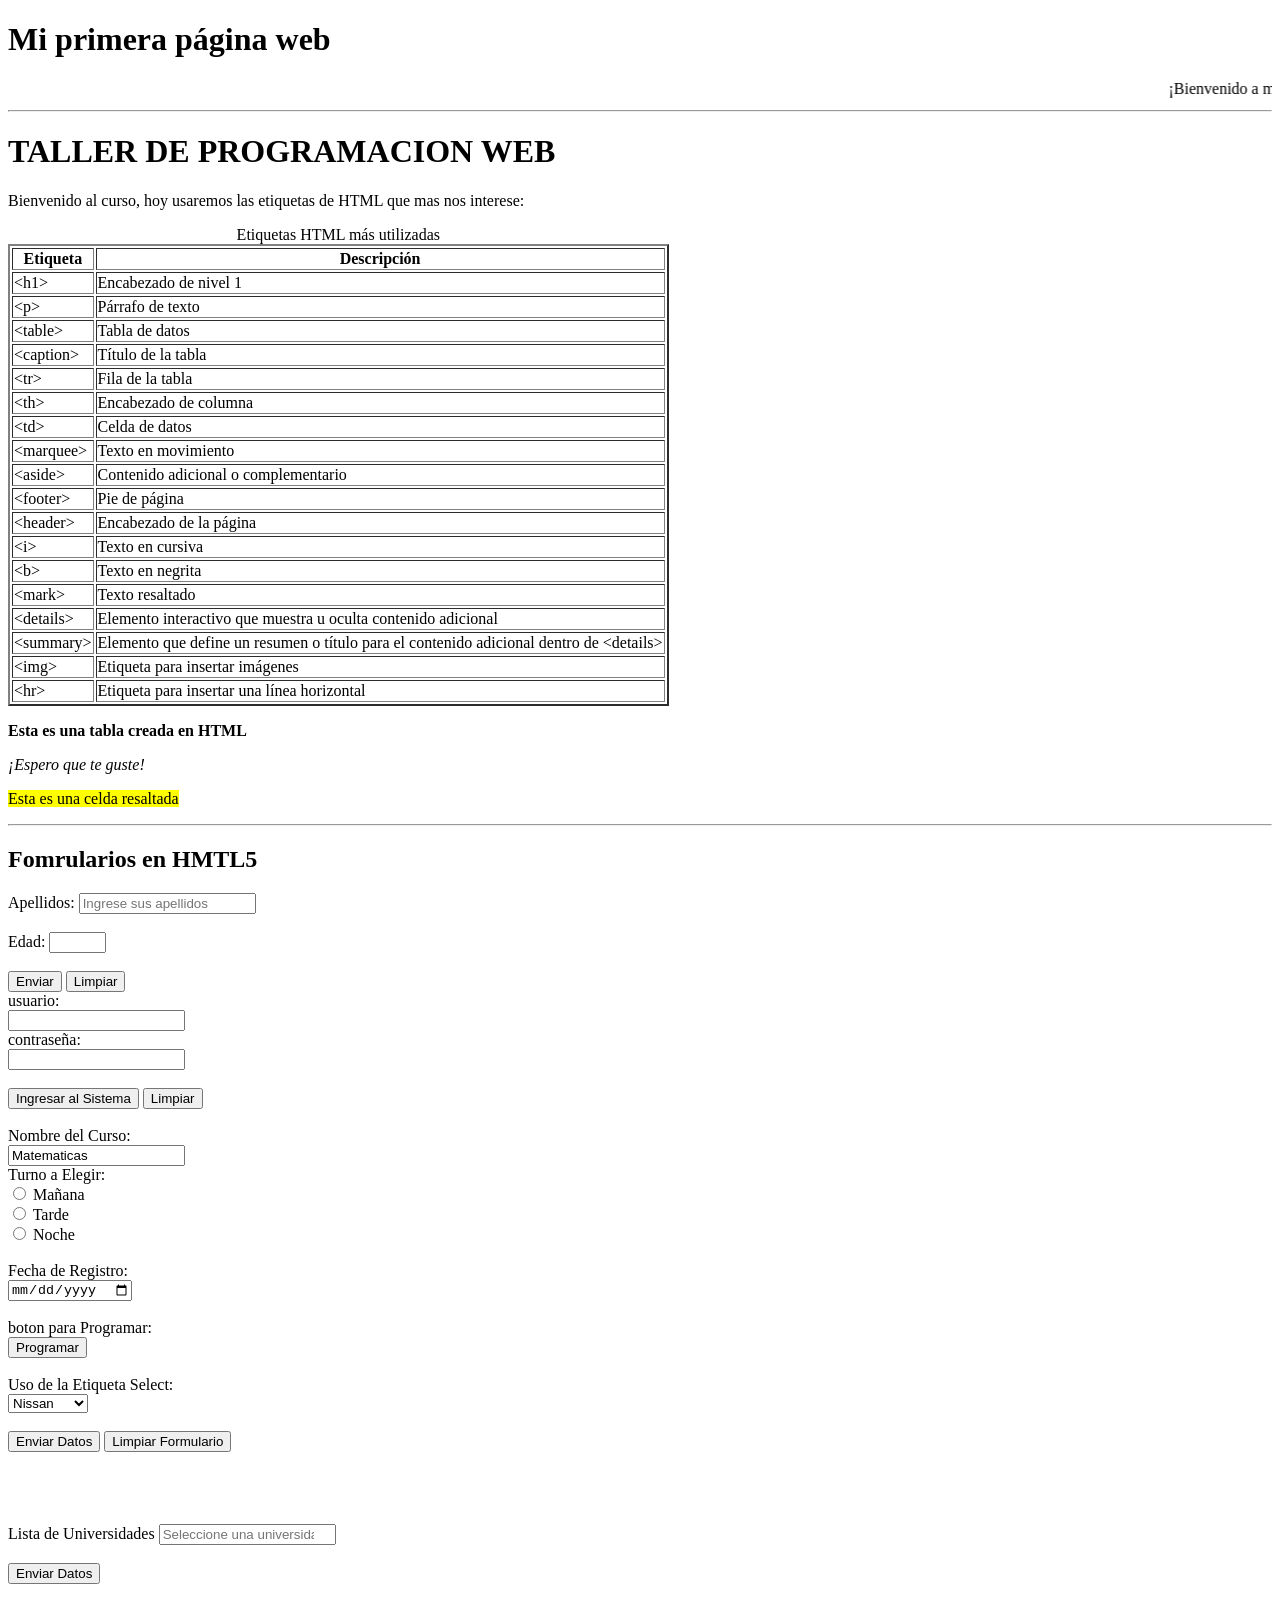
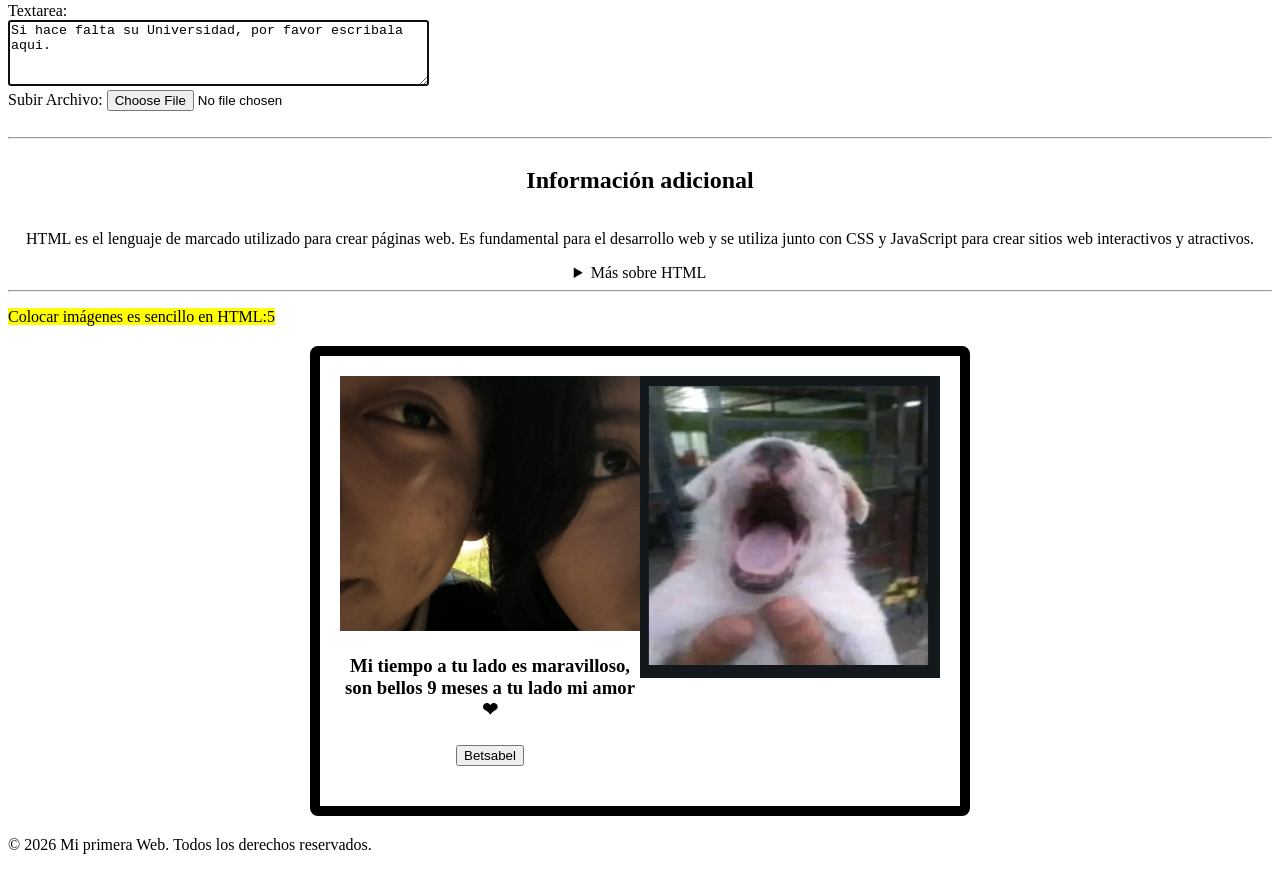
==== index.html @ 7822325a "Correcion" ====
<!DOCTYPE html>
<html lang="es">  
    <head>
        <meta charset="UTF-8">
        <meta name="viewport" content="width=device-width, initial-scale=1.0">
        <title>Mi primera Web</title>
        <link rel="stylesheet" href="assets/css/inicio.css">
    </head>
    <header>
            <h1>Mi primera página web</h1>
            <marquee>¡Bienvenido a mi sitio web!</marquee>
            <hr>
    </header>

    <body>  
        <h1>TALLER DE PROGRAMACION WEB</h1>
        <p> Bienvenido al curso, hoy usaremos las etiquetas de HTML que mas nos interese:</p>
        <table border="2.5">
            <caption>Etiquetas HTML más utilizadas</caption>
            <tr>
                <th>Etiqueta</th>
                <th>Descripción</th>
            </tr>
            <tr>
                <td>&lt;h1&gt;</td>
                <td>Encabezado de nivel 1</td>
            </tr>
            <tr>
                <td>&lt;p&gt;</td>
                <td>Párrafo de texto</td>
            </tr>
            <tr>
                <td>&lt;table&gt;</td>
                <td>Tabla de datos</td>
            </tr>
            <tr>
                <td>&lt;caption&gt;</td>
                <td>Título de la tabla</td>
            </tr>
            <tr>
                <td>&lt;tr&gt;</td>
                <td>Fila de la tabla</td>
            </tr>
            <tr>
                <td>&lt;th&gt;</td>
                <td>Encabezado de columna</td>
            </tr>
            <tr>
                <td>&lt;td&gt;</td>
                <td>Celda de datos</td>
            </tr>
            <tr>
                <td>&lt;marquee&gt;</td>
                <td>Texto en movimiento</td>
            </tr>
            <tr>
                <td>&lt;aside&gt;</td>
                <td>Contenido adicional o complementario</td>
            </tr>
            <tr>
                <td>&lt;footer&gt;</td>
                <td>Pie de página</td>
            </tr>
            <tr>
                <td>&lt;header&gt;</td>
                <td>Encabezado de la página</td>
            </tr>
            <tr>
                <td>&lt;i&gt;</td>
                <td>Texto en cursiva</td>
            </tr>
            <tr>
                <td>&lt;b&gt;</td>
                <td>Texto en negrita</td>
            </tr>
            <tr>
                <td>&lt;mark&gt;</td>
                <td>Texto resaltado</td>
            </tr>
            <tr>
                <td>&lt;details&gt;</td>
                <td>Elemento interactivo que muestra u oculta contenido adicional</td>
            </tr>
            <tr>
                <td>&lt;summary&gt;</td>
                <td>Elemento que define un resumen o título para el contenido adicional dentro de &lt;details&gt;</td>
            </tr>
            <tr>
                <td>&lt;img&gt;</td>
                <td>Etiqueta para insertar imágenes</td>
            </tr>
            <tr>
                <td>&lt;hr&gt;</td>
                <td>Etiqueta para insertar una línea horizontal</td>
            </tr>
        </table>
        
        <p><b>Esta es una tabla creada en HTML</b></p>
        <p><i>¡Espero que te guste!</i></p>
        <p><mark>Esta es una celda resaltada</mark></p>
        <hr>
        <h2>Fomrularios en HMTL5</h2>
        <form action="/usuarios" method="post">
            <label for="Apellidos">Apellidos:</label>
            <input type="text" name="Apellidos" id="apellidos" placeholder="Ingrese sus apellidos" size="20">
            <br><br>
            <label for="edad">Edad:</label>
            <input type="text" id="edad" name="Edad" size="5">
            <br><br>
            <button type="submit">Enviar</button>
            <button type="reset">Limpiar</button>
        </form>

        <form action="Validar_Datos">   
            usuario: <br>
            <input type="text" name="usuario" value="">
            <br>
            contraseña: <br>
            <input type="password" name="contraseña" value="">
            <br><br>
            <input type="submit" value="Ingresar al Sistema">
            <input type="reset" value="Limpiar">
            <br><br>
            Nombre del Curso: <br>
            <input type="text" name="curso" value="Matematicas"><br>
            Turno a Elegir: <br>
            <input type="radio" name="turno" value="mañana"> Mañana<br>
            <input type="radio" name="turno" value="tarde"> Tarde<br>
            <input type="radio" name="turno" value="noche"> Noche<br>
            <br>
            Fecha de Registro: <br> 
            <input type="date" name="fecha_registro">
             <br><br>
            boton para Programar: <br>
            <button type="button" onclick="alert('¡Hola! Has hecho clic en el botón Programar, con el alert muestra este mensaje.')">Programar</button>
            <br><br>
            Uso de la Etiqueta Select: <br>
            <select name="Marcas de Autos">
                <option value="Toyota">Toyota</option>
                <option value="Honda">Honda</option>
                <option value="Ford">Ford</option>
                <option value="Chevrolet">Chevrolet</option>
                <option value="Nissan"selected>Nissan</option>
            </select>
             <br><br>
             <input type="submit" value="Enviar Datos">
             <input type="reset" value="Limpiar Formulario">
        </form>
        <br><br>
        <br><br>
        <form action="Campos de Entrada">   
            <label>Lista de Universidades</label>
            <input type="text" list="Universidades" name="universidad" placeholder="Seleccione una universidad">
            <datalist id="Universidades">
                <option value="Universidad Nacional de Colombia">
                <option value="Universidad de los Andes">
                <option value="Pontificia Universidad Javeriana">
                <option value="Universidad del Rosario">
                <option value="Universidad Externado de Colombia">
                    </datalist>
                    <br><br>
                <input type="submit" value="Enviar Datos">
                <br><br>
            Textarea: <br>
            <textarea name="comentarios" rows="4" cols="50" placeholder="Ingrese sus comentarios" 
            maxlength="50" autofocus>Si hace falta su Universidad, por favor escribala aqui.
            </textarea>
                </form> 
                <form action="Registrar Archivo">
                    <label for="archivo">Subir Archivo:</label>
                    <input type="file" name="portada" size="30" value="Examinar..">
                    <br><br>
                </form>

        <hr>
        <aside class="info_add">
            <h2>Información adicional</h2>
            <p>HTML es el lenguaje de marcado utilizado para crear páginas web. Es fundamental para el desarrollo web y se utiliza junto con CSS y JavaScript para crear sitios web interactivos y atractivos.</p>
            <details>
                <summary>Más sobre HTML</summary>
                <p>HTML significa HyperText Markup Language. Fue creado por Tim Berners-Lee en 1991 y ha evolucionado a lo largo de los años para incluir nuevas etiquetas y características que permiten a los desarrolladores web crear contenido más rico y dinámico.</p>
            </details>
        </aside>
        <hr>
        <p><mark>Colocar imágenes es sencillo en HTML:5</mark></p>
        <div class="card">
            <div id="relacion">
            <img src="assets/img/amor.jpg" alt="Imagen de amor" width="300">
            <h3>Mi tiempo a tu lado es maravilloso, son bellos 9 meses a tu lado mi amor &#x2764;</h3>
            <button type="button" onclick="alert('Ayer fue maravilloso sentir tus gritos y gemidos en mi oido, pero mas me fascina haberte visto sonreir por haberte cantando con mi fea voz, te amo muchoooooooooo, TE AMO CARAJO &#x2764;')">Betsabel</button>
            </div>
            <div id="meme">
            <img src="assets/img/perrito gozoso.jpg" alt="Imagen de perrito" width="300">
            </div>
        </div>

    </body>
    <footer>
        <p>&copy; 2026 Mi primera Web. Todos los derechos reservados.</p>
    </footer>

</html>
---- assets/css/inicio.css ----
.body{
    font-family: Arial, sans-serif;
    margin: 20px;
    background-color: rgba(240, 220, 191, 0.978);
}
.info_add{
    display: flex;
    flex-direction: column;
    justify-content: center;
    align-items: center;
}
.card{
    display: flex;
    border: 10px solid #000;
    border-radius: 8px;
    padding: 20px;
    margin: 20px auto;
    max-width: 600px;
    text-align: center;
}
#relacion{
    display: flex;
    flex-direction: column;
    align-items: center;
    gap: 5px;
    margin-bottom: 20px;
}
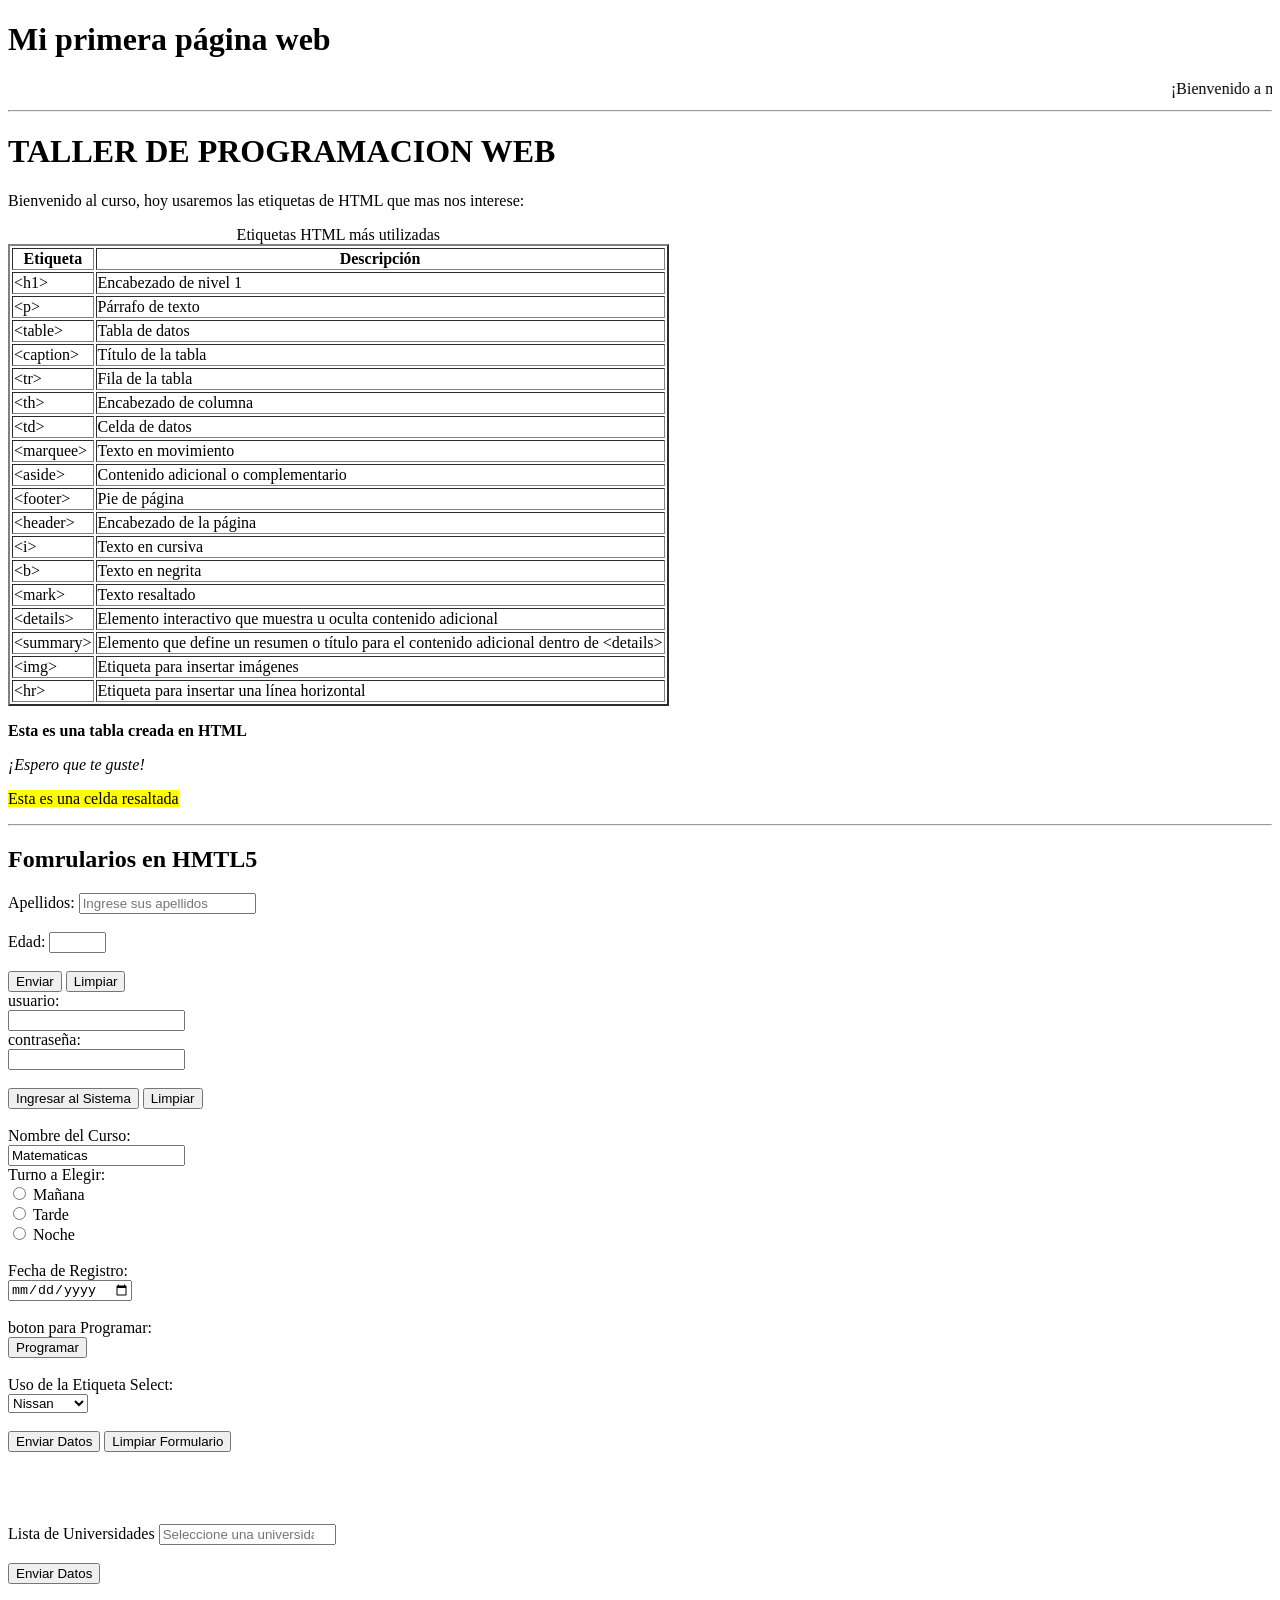
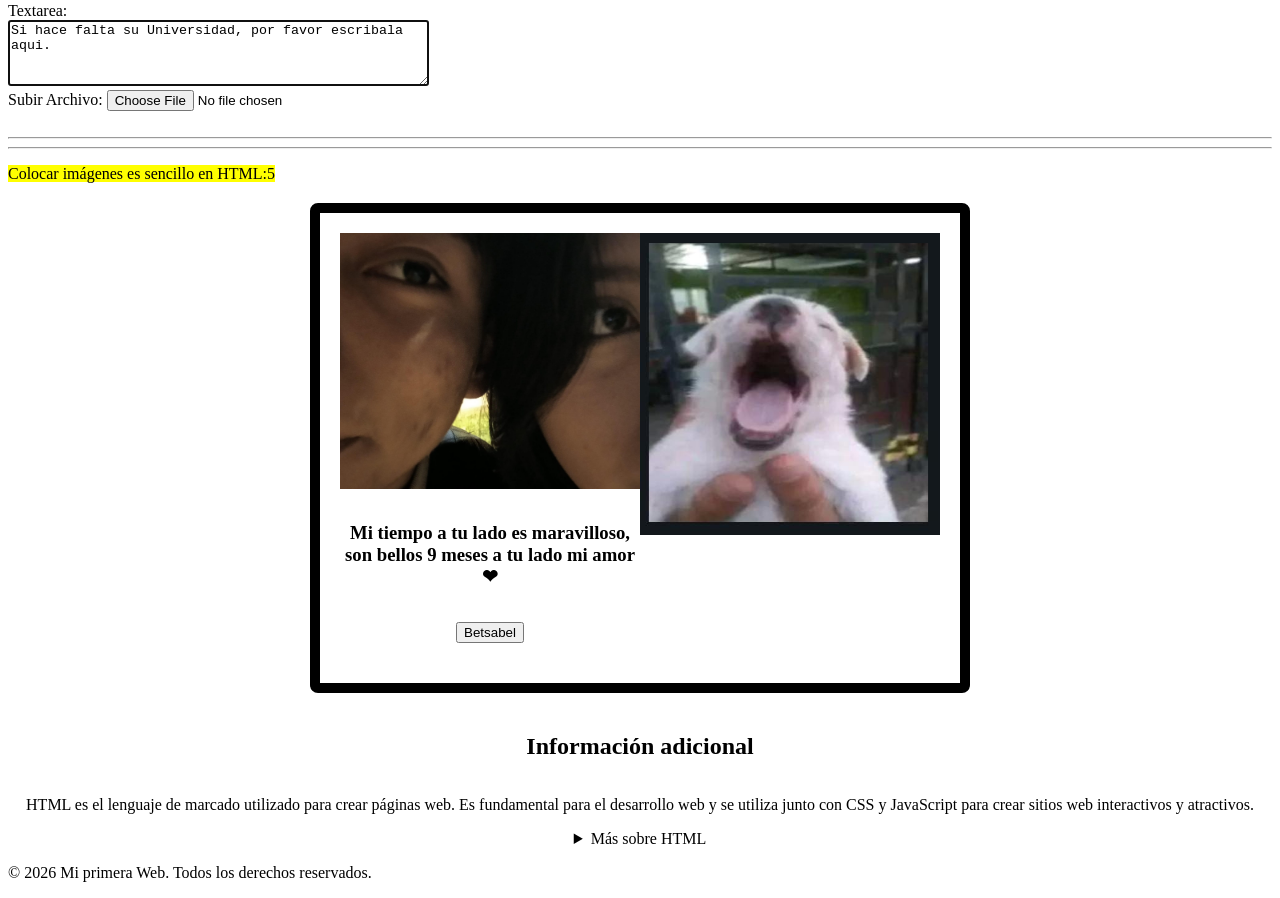
==== commit 2a4f7403: "Creacio de cards" ====
--- a/index.html
+++ b/index.html
@@ -173,14 +173,6 @@
                 </form>
 
         <hr>
-        <aside class="info_add">
-            <h2>Información adicional</h2>
-            <p>HTML es el lenguaje de marcado utilizado para crear páginas web. Es fundamental para el desarrollo web y se utiliza junto con CSS y JavaScript para crear sitios web interactivos y atractivos.</p>
-            <details>
-                <summary>Más sobre HTML</summary>
-                <p>HTML significa HyperText Markup Language. Fue creado por Tim Berners-Lee en 1991 y ha evolucionado a lo largo de los años para incluir nuevas etiquetas y características que permiten a los desarrolladores web crear contenido más rico y dinámico.</p>
-            </details>
-        </aside>
         <hr>
         <p><mark>Colocar imágenes es sencillo en HTML:5</mark></p>
         <div class="card">
@@ -193,8 +185,15 @@
             <img src="assets/img/perrito gozoso.jpg" alt="Imagen de perrito" width="300">
             </div>
         </div>
-
     </body>
+    <aside class="info_add">
+            <h2>Información adicional</h2>
+            <p>HTML es el lenguaje de marcado utilizado para crear páginas web. Es fundamental para el desarrollo web y se utiliza junto con CSS y JavaScript para crear sitios web interactivos y atractivos.</p>
+            <details>
+                <summary>Más sobre HTML</summary>
+                <p>HTML significa HyperText Markup Language. Fue creado por Tim Berners-Lee en 1991 y ha evolucionado a lo largo de los años para incluir nuevas etiquetas y características que permiten a los desarrolladores web crear contenido más rico y dinámico.</p>
+            </details>
+        </aside>
     <footer>
         <p>&copy; 2026 Mi primera Web. Todos los derechos reservados.</p>
     </footer>
--- a/assets/css/inicio.css
+++ b/assets/css/inicio.css
@@ -22,6 +22,12 @@
     display: flex;
     flex-direction: column;
     align-items: center;
-    gap: 5px;
+    gap: 15px;
     margin-bottom: 20px;
+}
+#meme{
+    display: flex;
+    flex-direction: column;
+    align-items: center;
+    gap: 15px;
 }
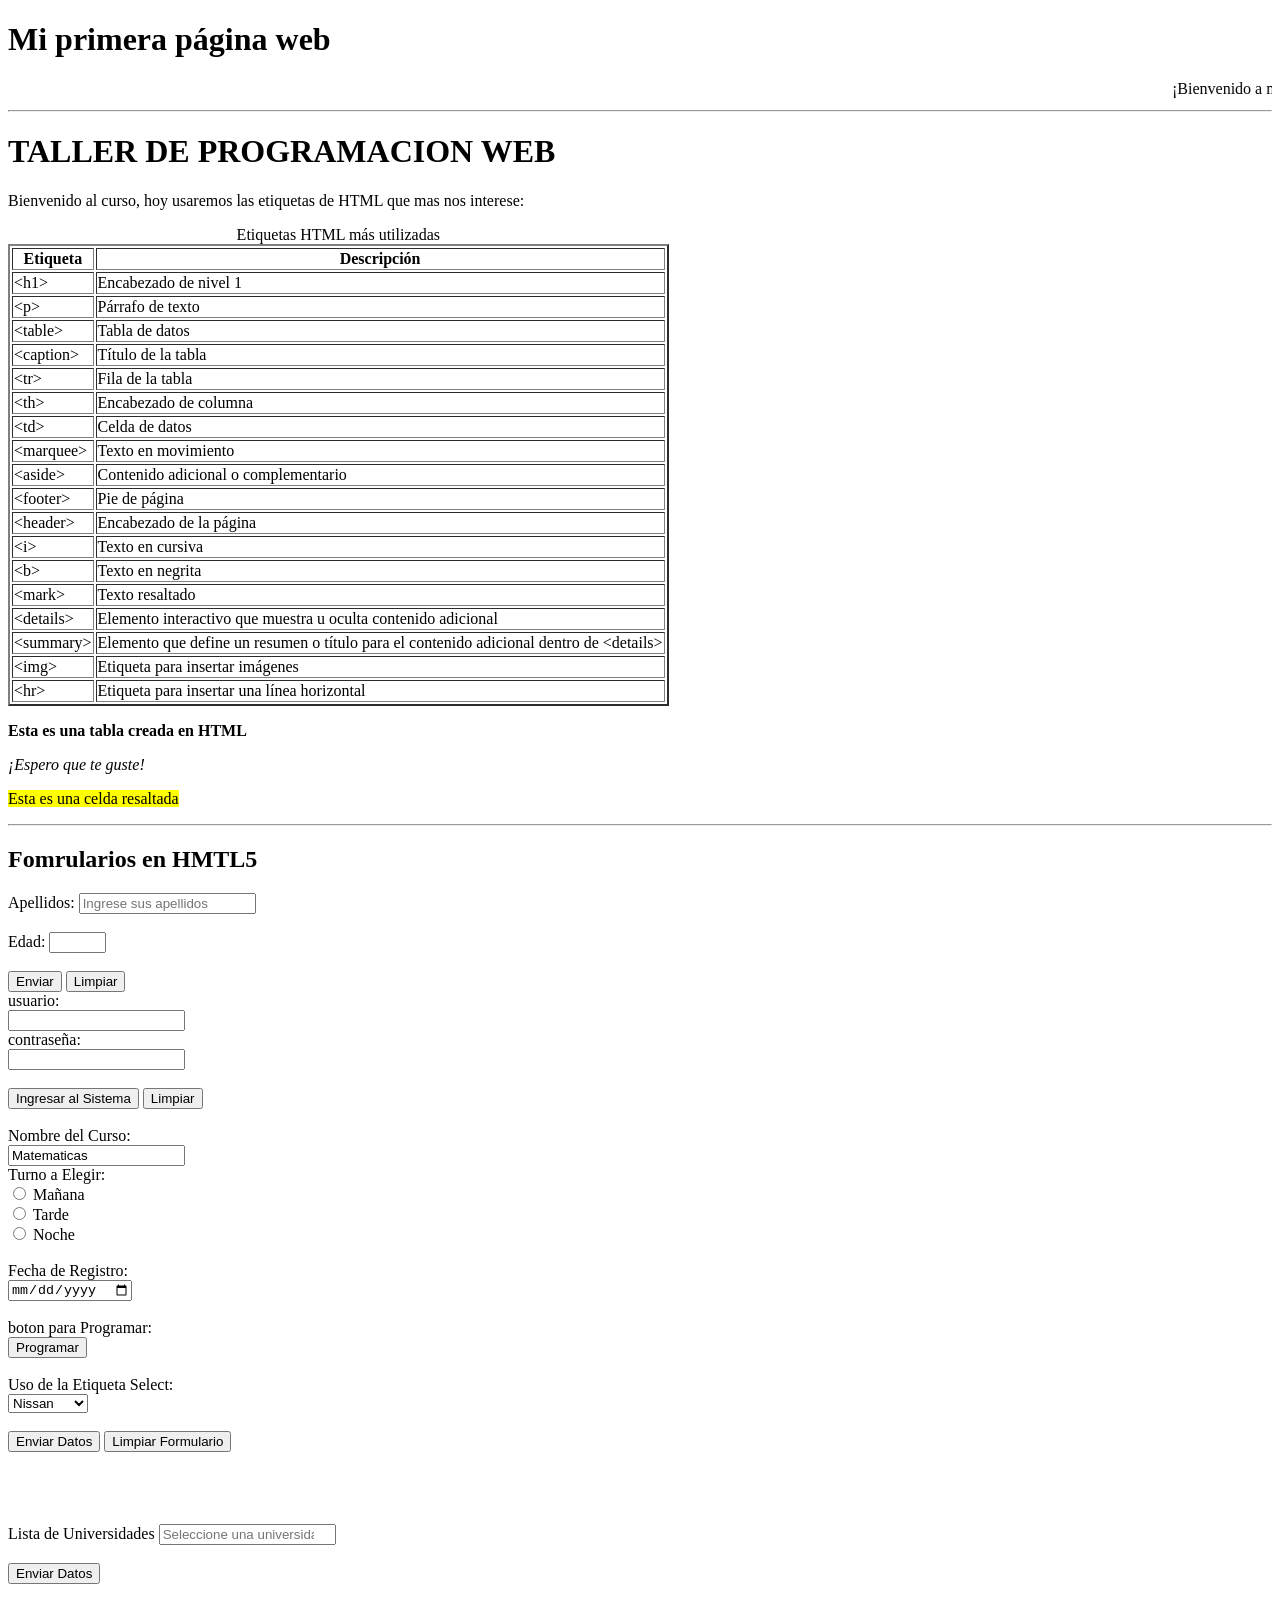
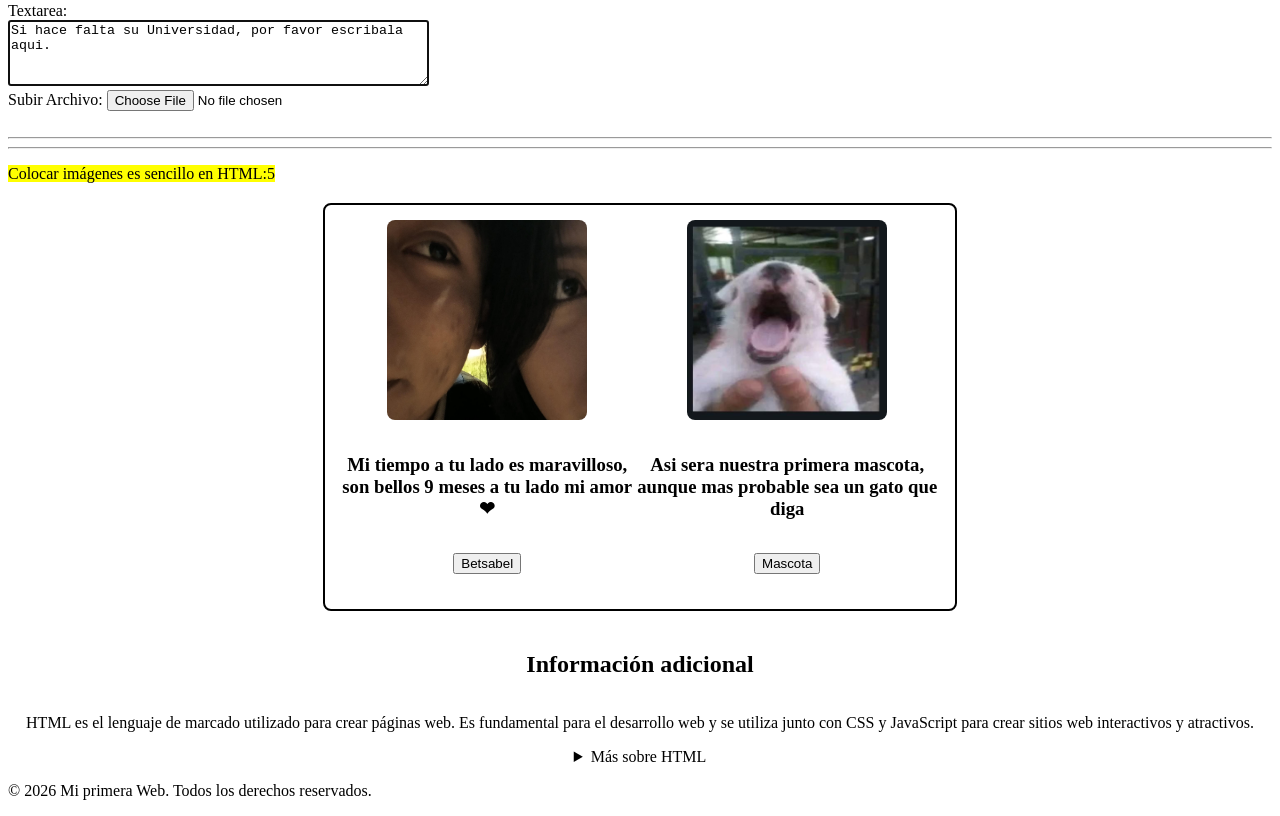
==== commit 69cb7f43: "Agregado de deco" ====
--- a/index.html
+++ b/index.html
@@ -177,12 +177,14 @@
         <p><mark>Colocar imágenes es sencillo en HTML:5</mark></p>
         <div class="card">
             <div id="relacion">
-            <img src="assets/img/amor.jpg" alt="Imagen de amor" width="300">
+            <img class="img" src="assets/img/amor.jpg" alt="Imagen de amor" width="300">
             <h3>Mi tiempo a tu lado es maravilloso, son bellos 9 meses a tu lado mi amor &#x2764;</h3>
             <button type="button" onclick="alert('Ayer fue maravilloso sentir tus gritos y gemidos en mi oido, pero mas me fascina haberte visto sonreir por haberte cantando con mi fea voz, te amo muchoooooooooo, TE AMO CARAJO &#x2764;')">Betsabel</button>
             </div>
             <div id="meme">
-            <img src="assets/img/perrito gozoso.jpg" alt="Imagen de perrito" width="300">
+            <img class="img" src="assets/img/perrito gozoso.jpg" alt="Imagen de perrito" width="300">
+            <h3>Asi sera nuestra primera mascota, aunque mas probable sea un gato que diga</h3>
+            <button type="button" onclick="alert('MIAU!!, pues obvio es un gato, no te dira mamita dame comida caray, aunque lo haga con la mirada jsjs')">Mascota</button>
             </div>
         </div>
     </body>
--- a/assets/css/inicio.css
+++ b/assets/css/inicio.css
@@ -11,12 +11,18 @@
 }
 .card{
     display: flex;
-    border: 10px solid #000;
+    border: 2px solid #000;
     border-radius: 8px;
-    padding: 20px;
+    justify-content: space-around;
+    padding: 15px;
     margin: 20px auto;
     max-width: 600px;
     text-align: center;
+}
+.img{
+    height: 200px;
+    width: 200px;
+    border-radius: 8px;
 }
 #relacion{
     display: flex;
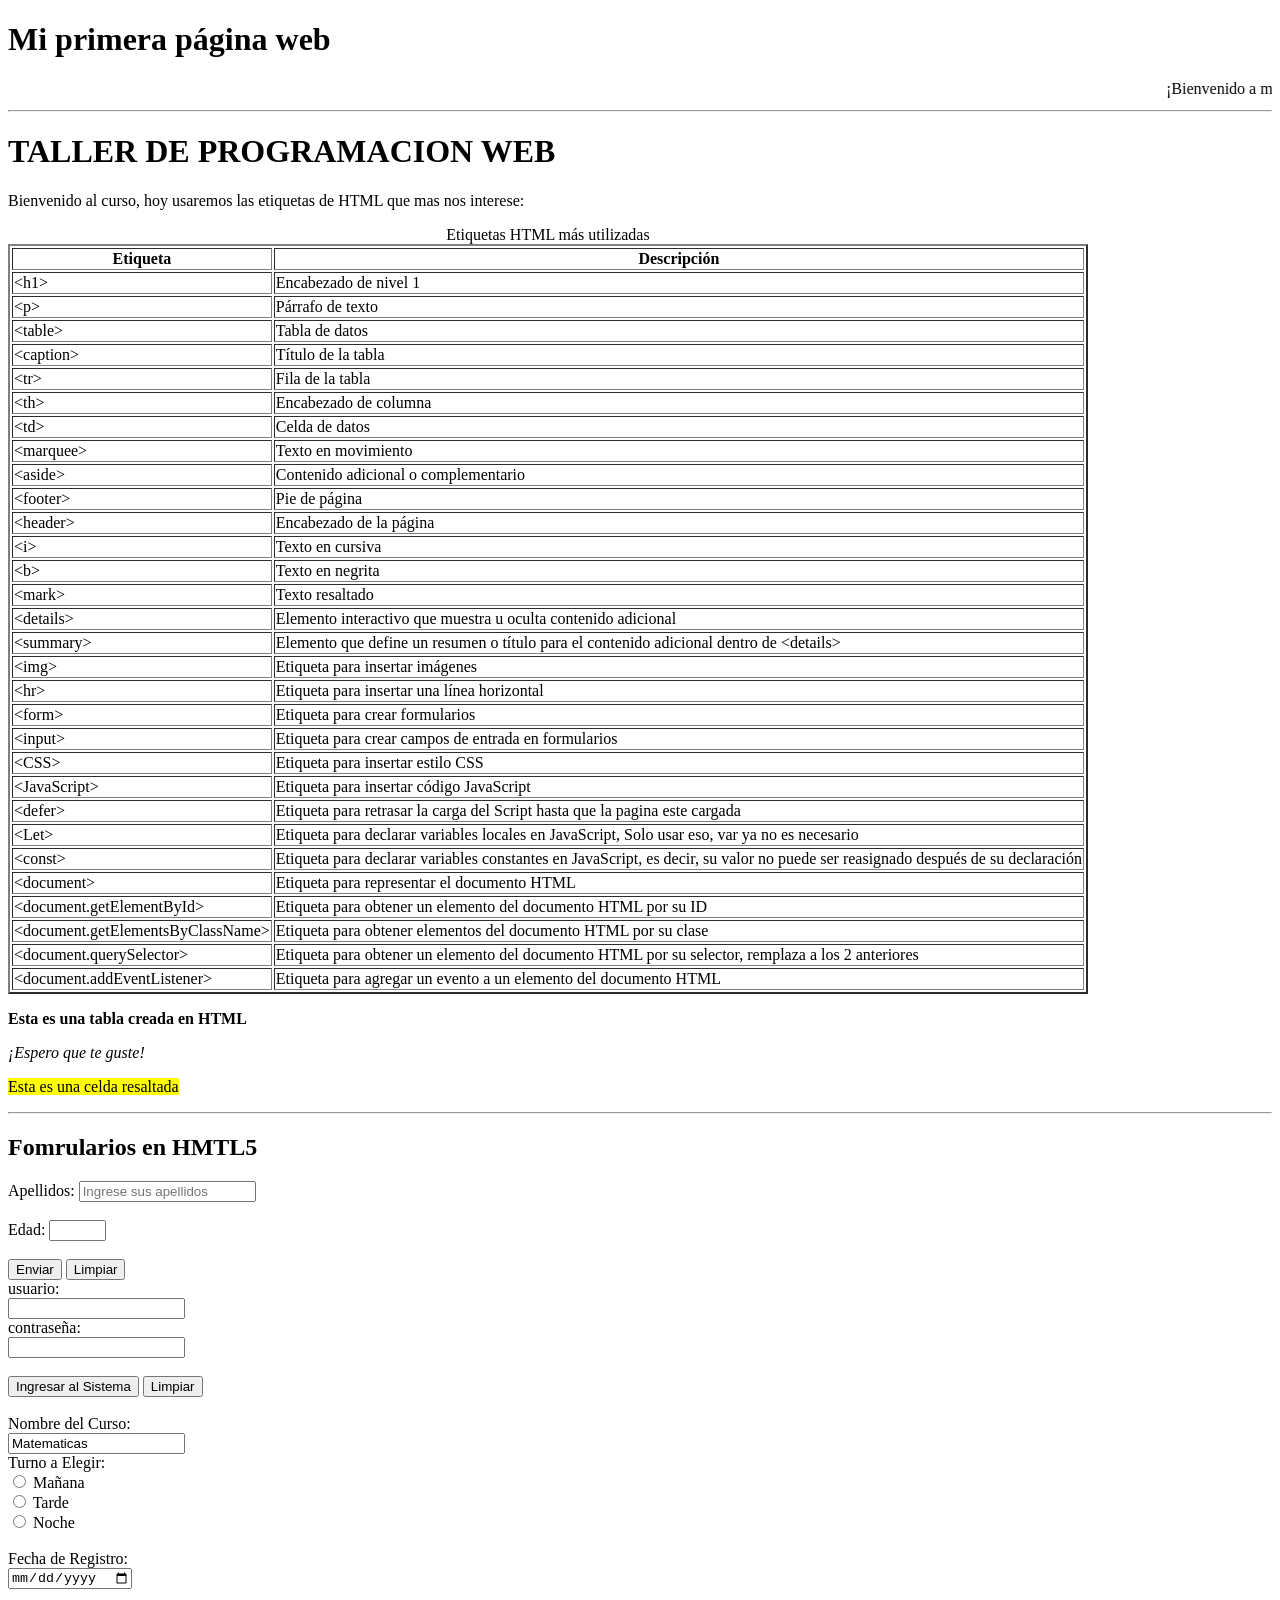
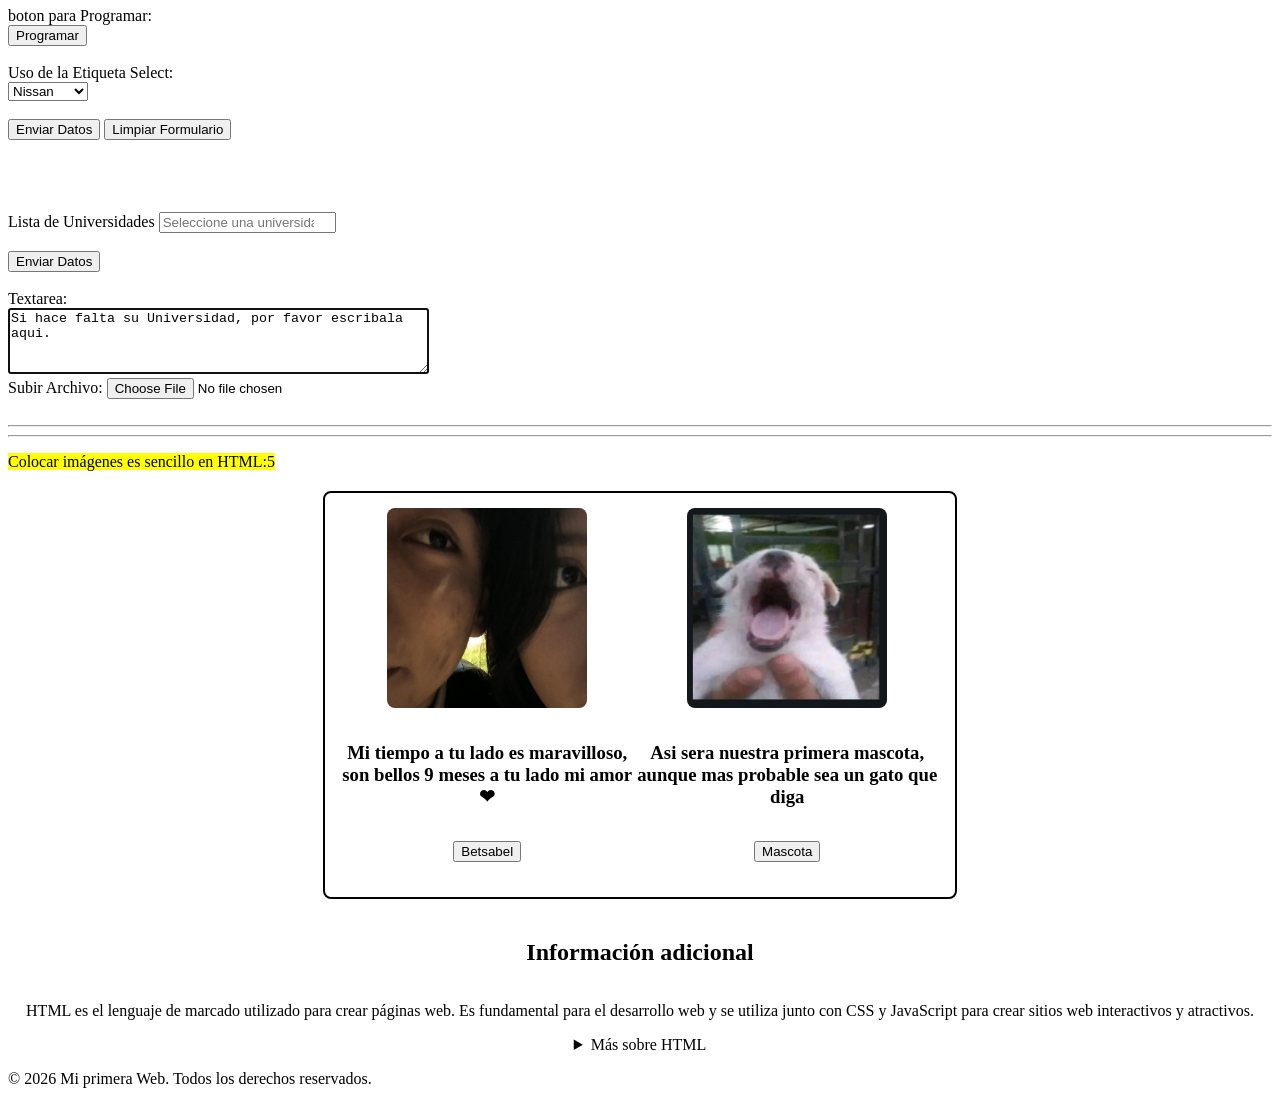
==== commit f47a2120: "Inicios de JavaScript" ====
--- a/index.html
+++ b/index.html
@@ -92,6 +92,53 @@
             <tr>
                 <td>&lt;hr&gt;</td>
                 <td>Etiqueta para insertar una línea horizontal</td>
+            </tr>
+            <tr>
+                <td>&lt;form&gt;</td>
+                <td>Etiqueta para crear formularios</td>
+            </tr>
+            <tr>
+                <td>&lt;input&gt;</td>
+                <td>Etiqueta para crear campos de entrada en formularios</td>
+            </tr>
+            <tr>
+                <td>&lt;CSS&gt;</td>
+                <td>Etiqueta para insertar estilo CSS</td>
+            </tr>
+            <tr>
+                <td>&lt;JavaScript&gt;</td>
+                <td>Etiqueta para insertar código JavaScript</td>
+            </tr>
+            <tr>
+                <td>&lt;defer&gt;</td>
+                <td>Etiqueta para retrasar la carga del Script hasta que la pagina este cargada</td>
+            </tr>
+            <tr>
+                <td>&lt;Let&gt;</td>
+                <td>Etiqueta para declarar variables locales en JavaScript, Solo usar eso, var ya no es necesario</td>
+            </tr>
+            <tr>
+                <td>&lt;const&gt;</td>
+                <td>Etiqueta para declarar variables constantes en JavaScript, es decir, su valor no puede ser reasignado después de su declaración</td>
+            </tr>
+            <tr>
+                <td>&lt;document&gt;</td>
+                <td>Etiqueta para representar el documento HTML</td>
+            </tr>
+            <tr>
+                <td>&lt;document.getElementById&gt;</td>
+                <td>Etiqueta para obtener un elemento del documento HTML por su ID</td>
+            </tr>
+            <tr>
+                <td>&lt;document.getElementsByClassName&gt;</td>
+                <td>Etiqueta para obtener elementos del documento HTML por su clase</td>
+            <tr>
+                <td>&lt;document.querySelector&gt;</td>
+                <td>Etiqueta para obtener un elemento del documento HTML por su selector, remplaza a los 2 anteriores</td>
+            </tr>
+            <tr>
+                <td>&lt;document.addEventListener&gt;</td>
+                <td>Etiqueta para agregar un evento a un elemento del documento HTML</td>
             </tr>
         </table>
         
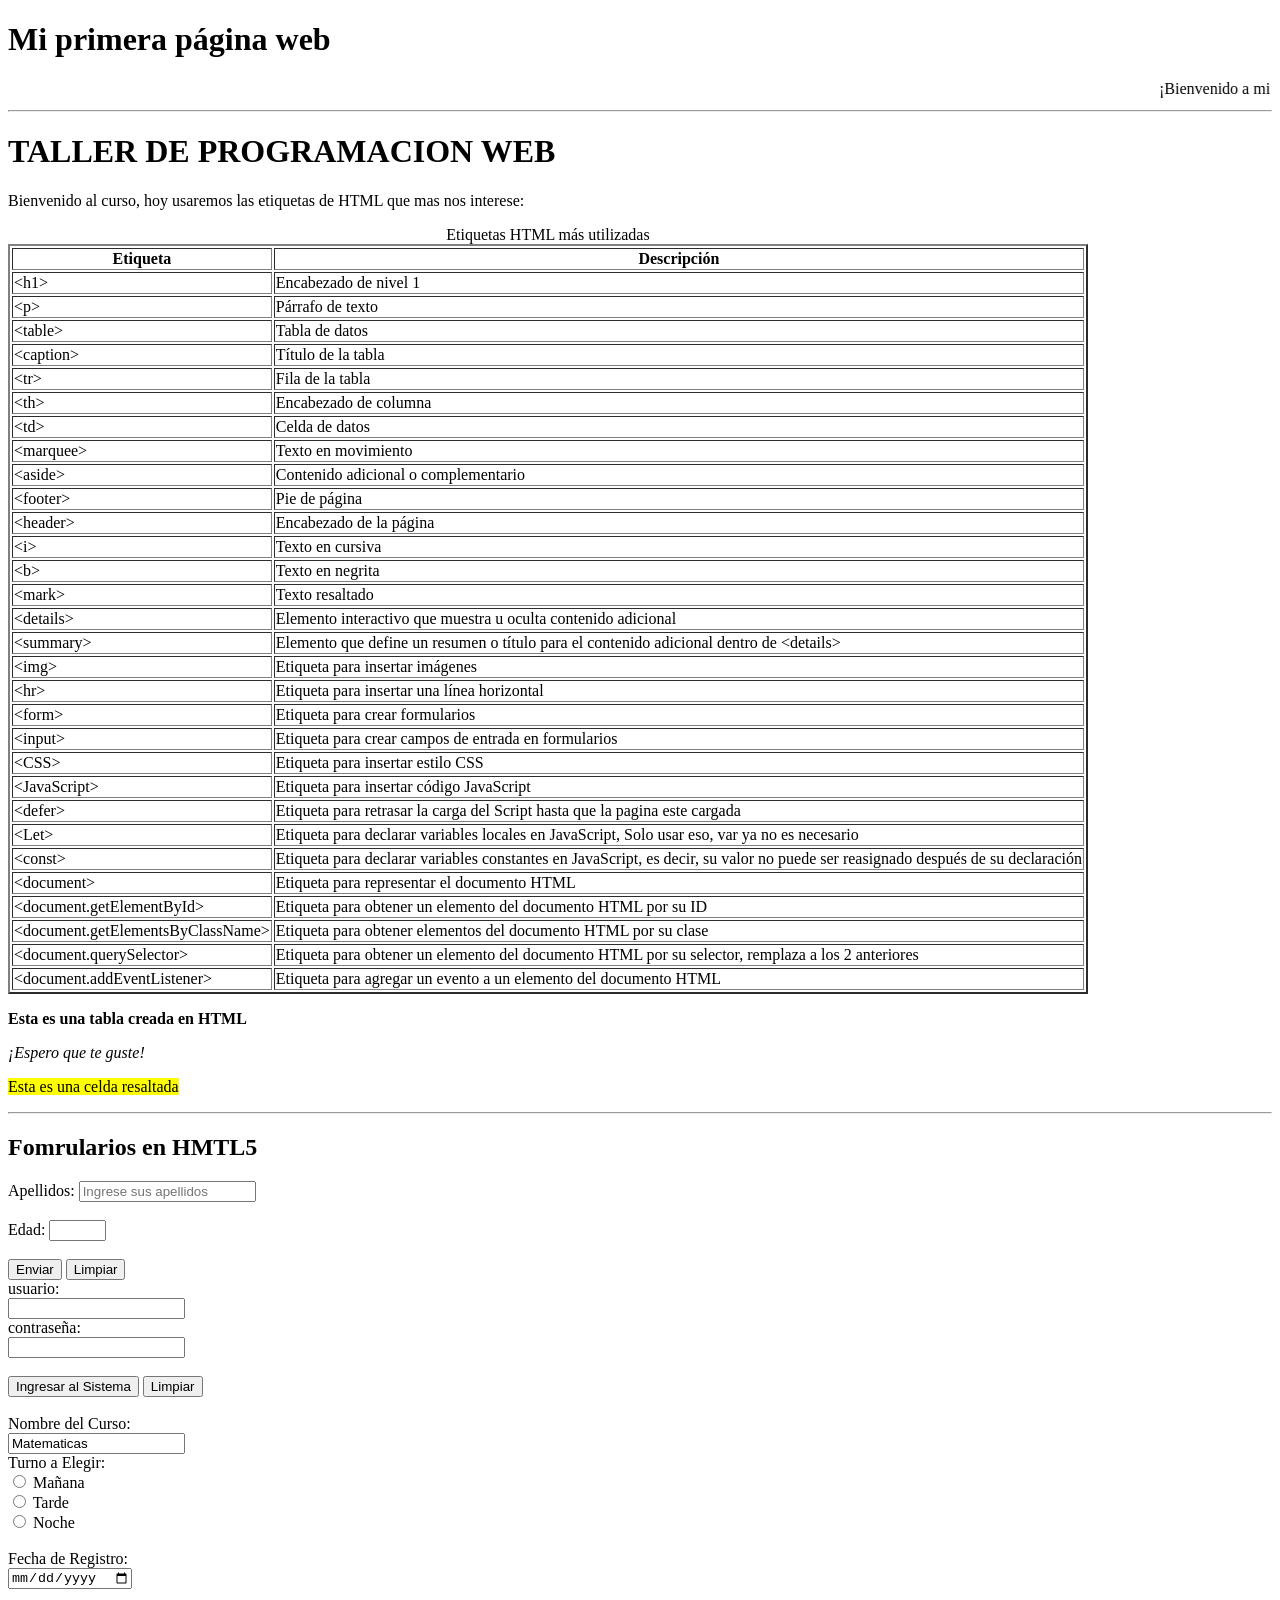
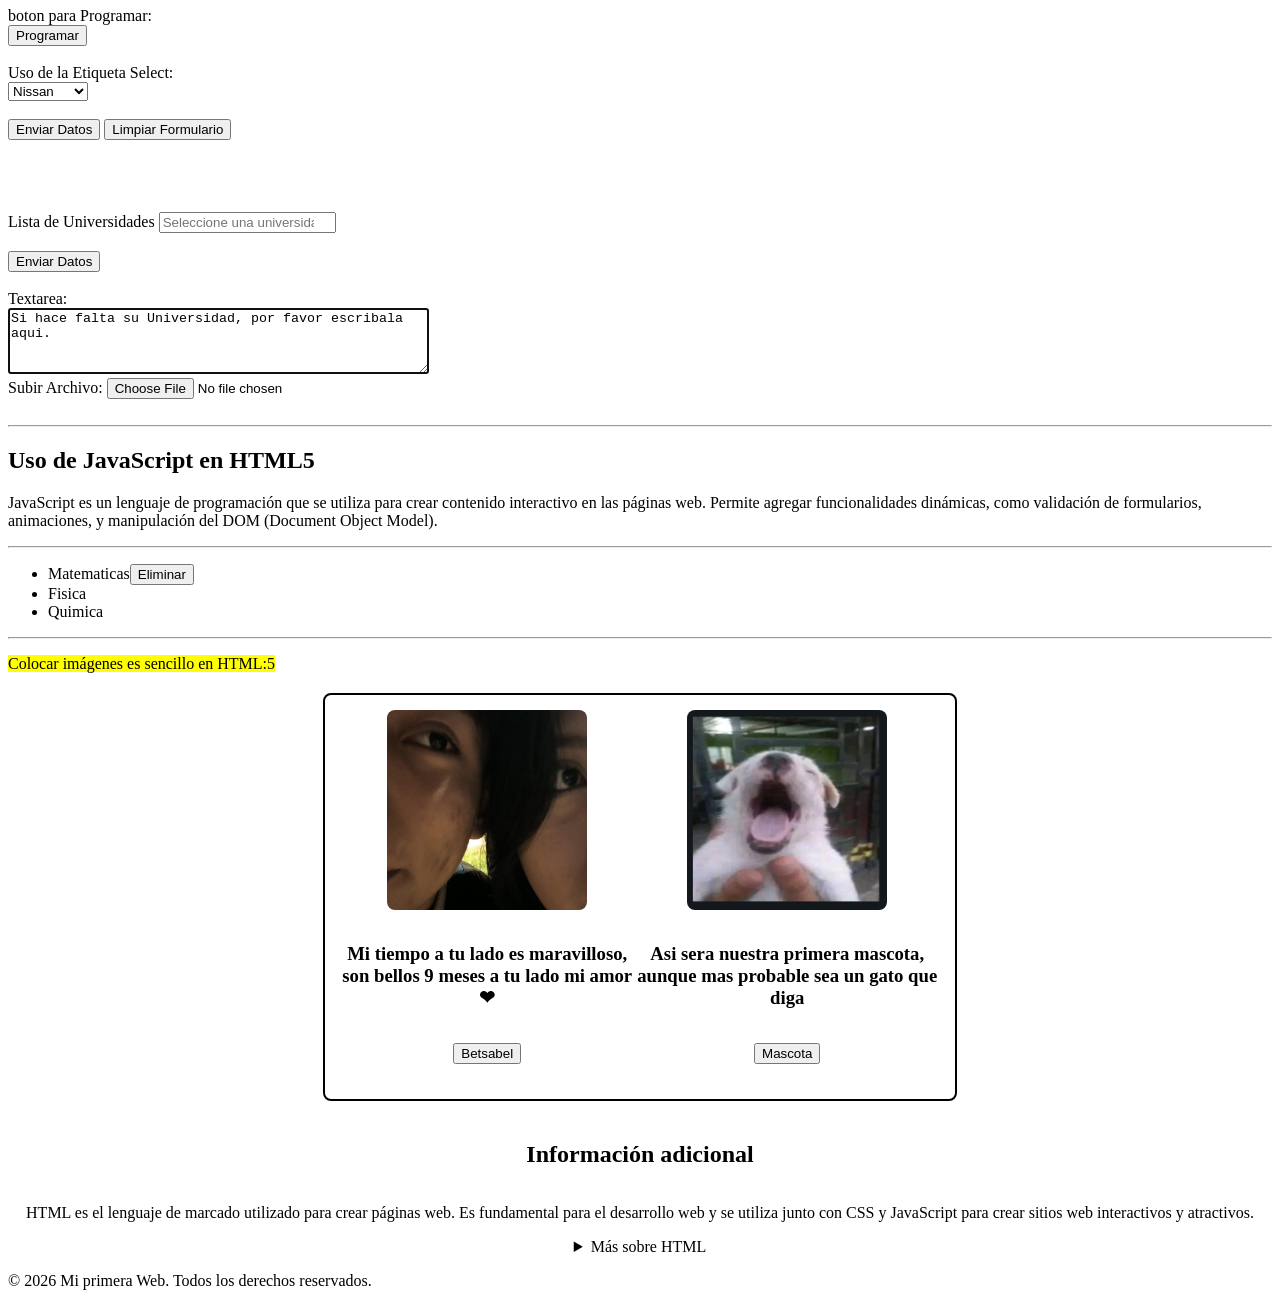
==== commit a5fa837e: "Agregado de un evento a una lista con una delegacion de eventos" ====
--- a/index.html
+++ b/index.html
@@ -5,6 +5,7 @@
         <meta name="viewport" content="width=device-width, initial-scale=1.0">
         <title>Mi primera Web</title>
         <link rel="stylesheet" href="assets/css/inicio.css">
+        <script src="assets/js/inicio.js" defer></script>
     </head>
     <header>
             <h1>Mi primera página web</h1>
@@ -218,8 +219,19 @@
                     <input type="file" name="portada" size="30" value="Examinar..">
                     <br><br>
                 </form>
-
-        <hr>
+        <hr>
+        <h2>Uso de JavaScript en HTML5</h2>
+        <p>JavaScript es un lenguaje de programación que se utiliza para crear contenido interactivo
+            en las páginas web. Permite agregar funcionalidades dinámicas, como validación de formularios, animaciones, y manipulación del DOM (Document Object Model).
+        </p> 
+        <hr>
+        <ul id="lista">
+            <li>Matematicas<button data-id="1" data-action="eliminar">
+                <span>Eliminar</span>
+            </button></li>
+            <li>Fisica</li>
+            <li>Quimica</li>
+        </ul>
         <hr>
         <p><mark>Colocar imágenes es sencillo en HTML:5</mark></p>
         <div class="card">
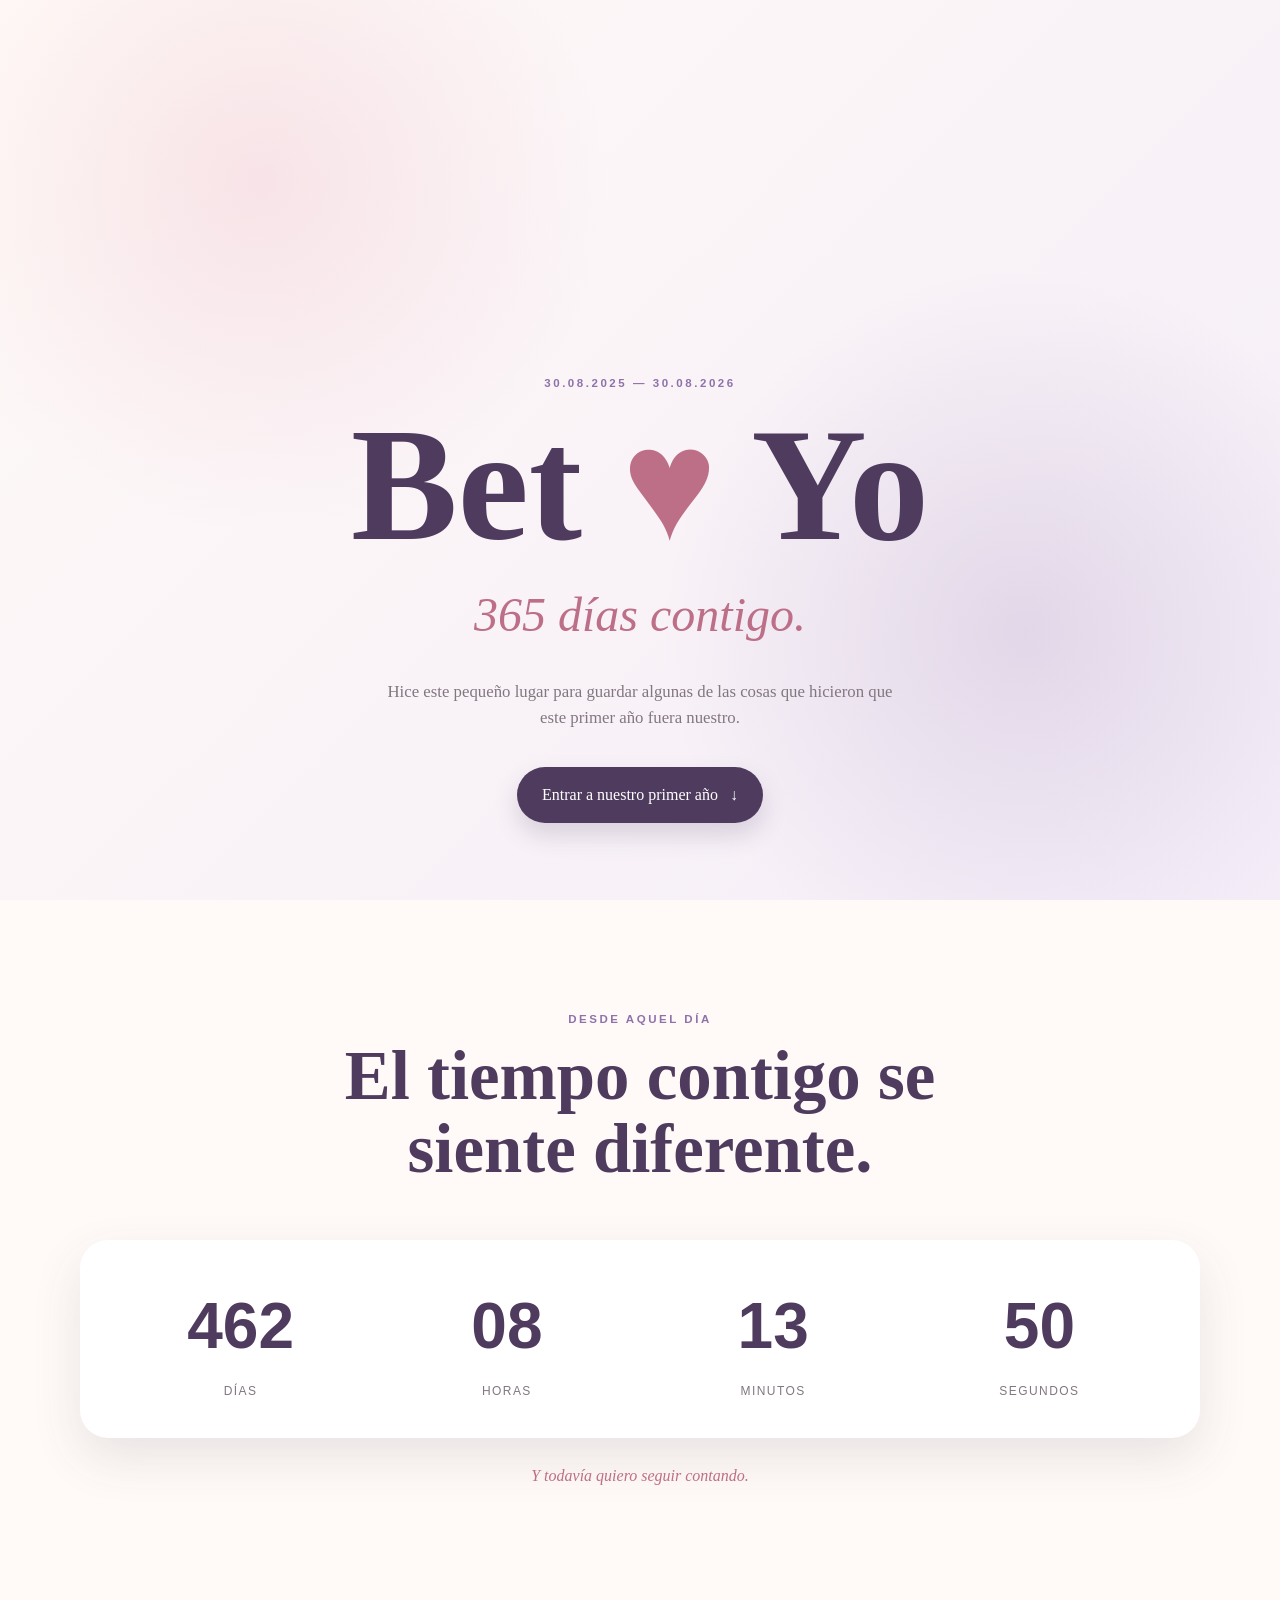
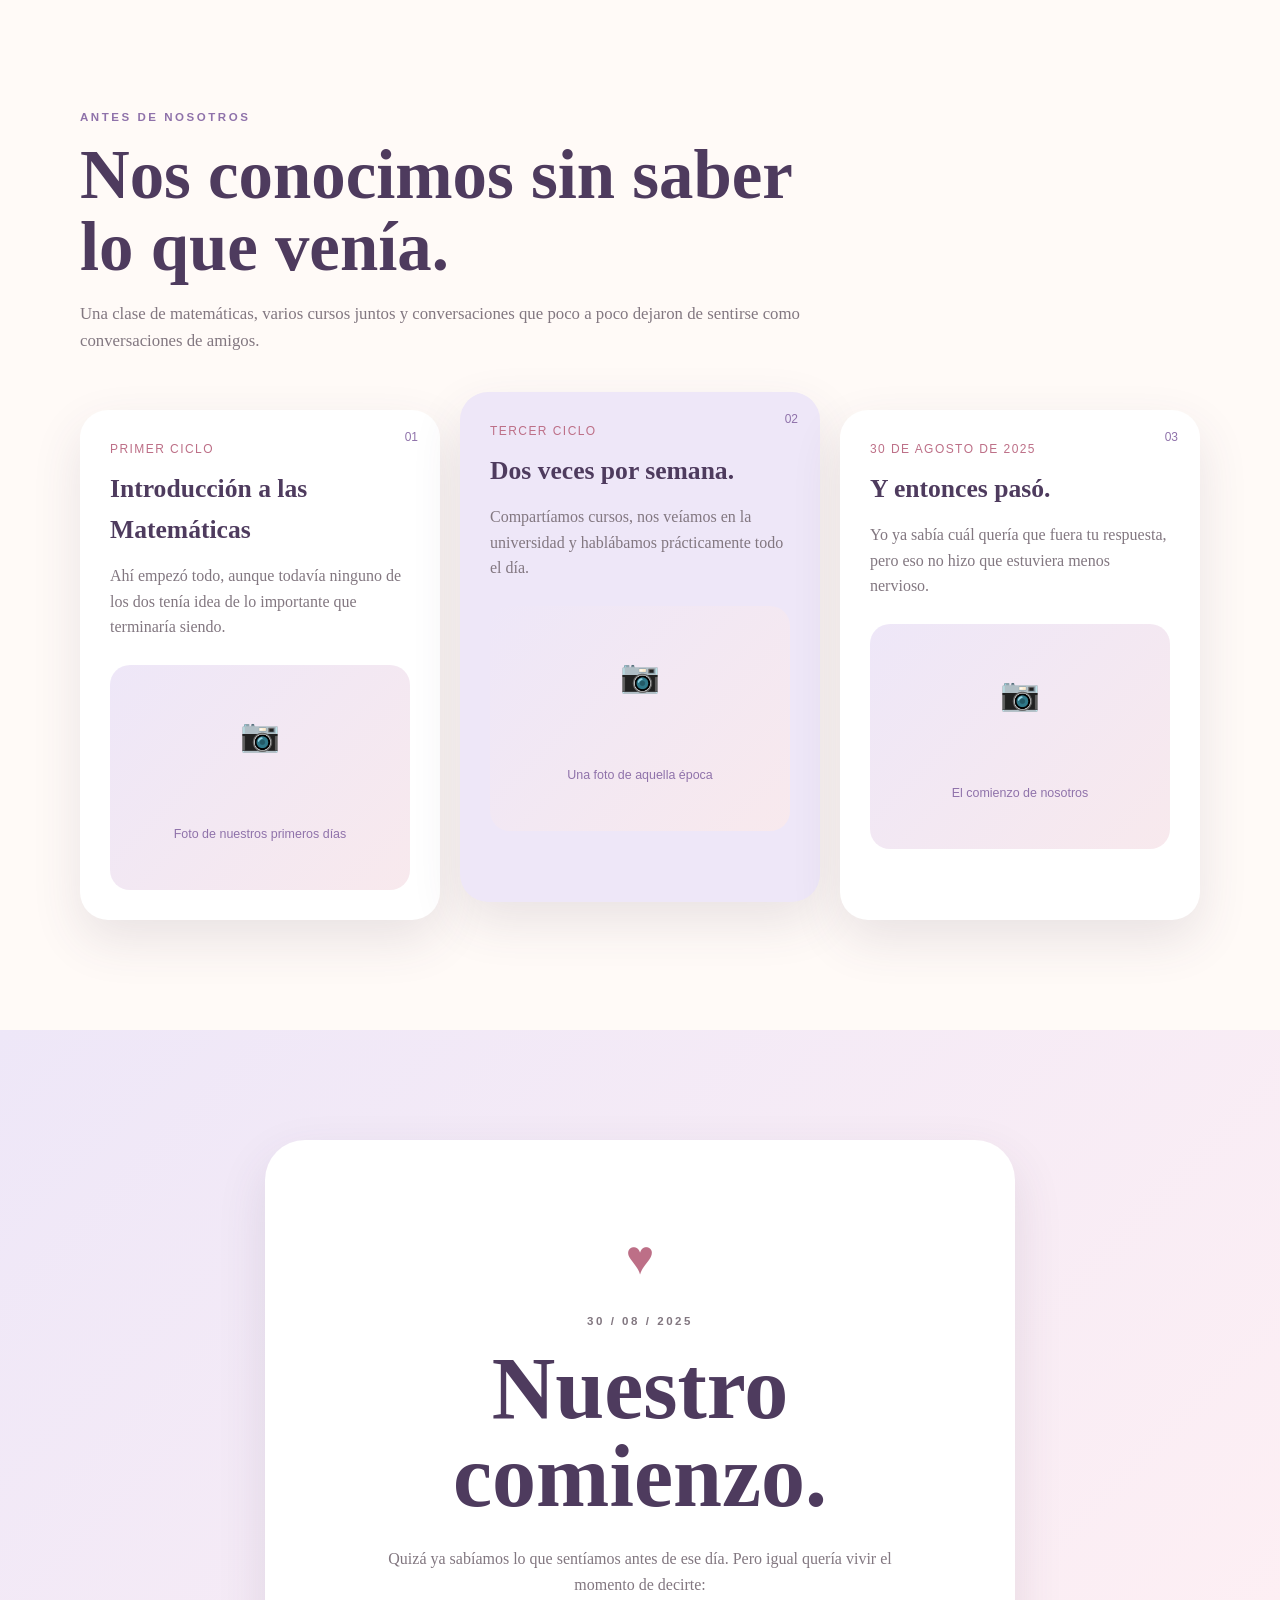
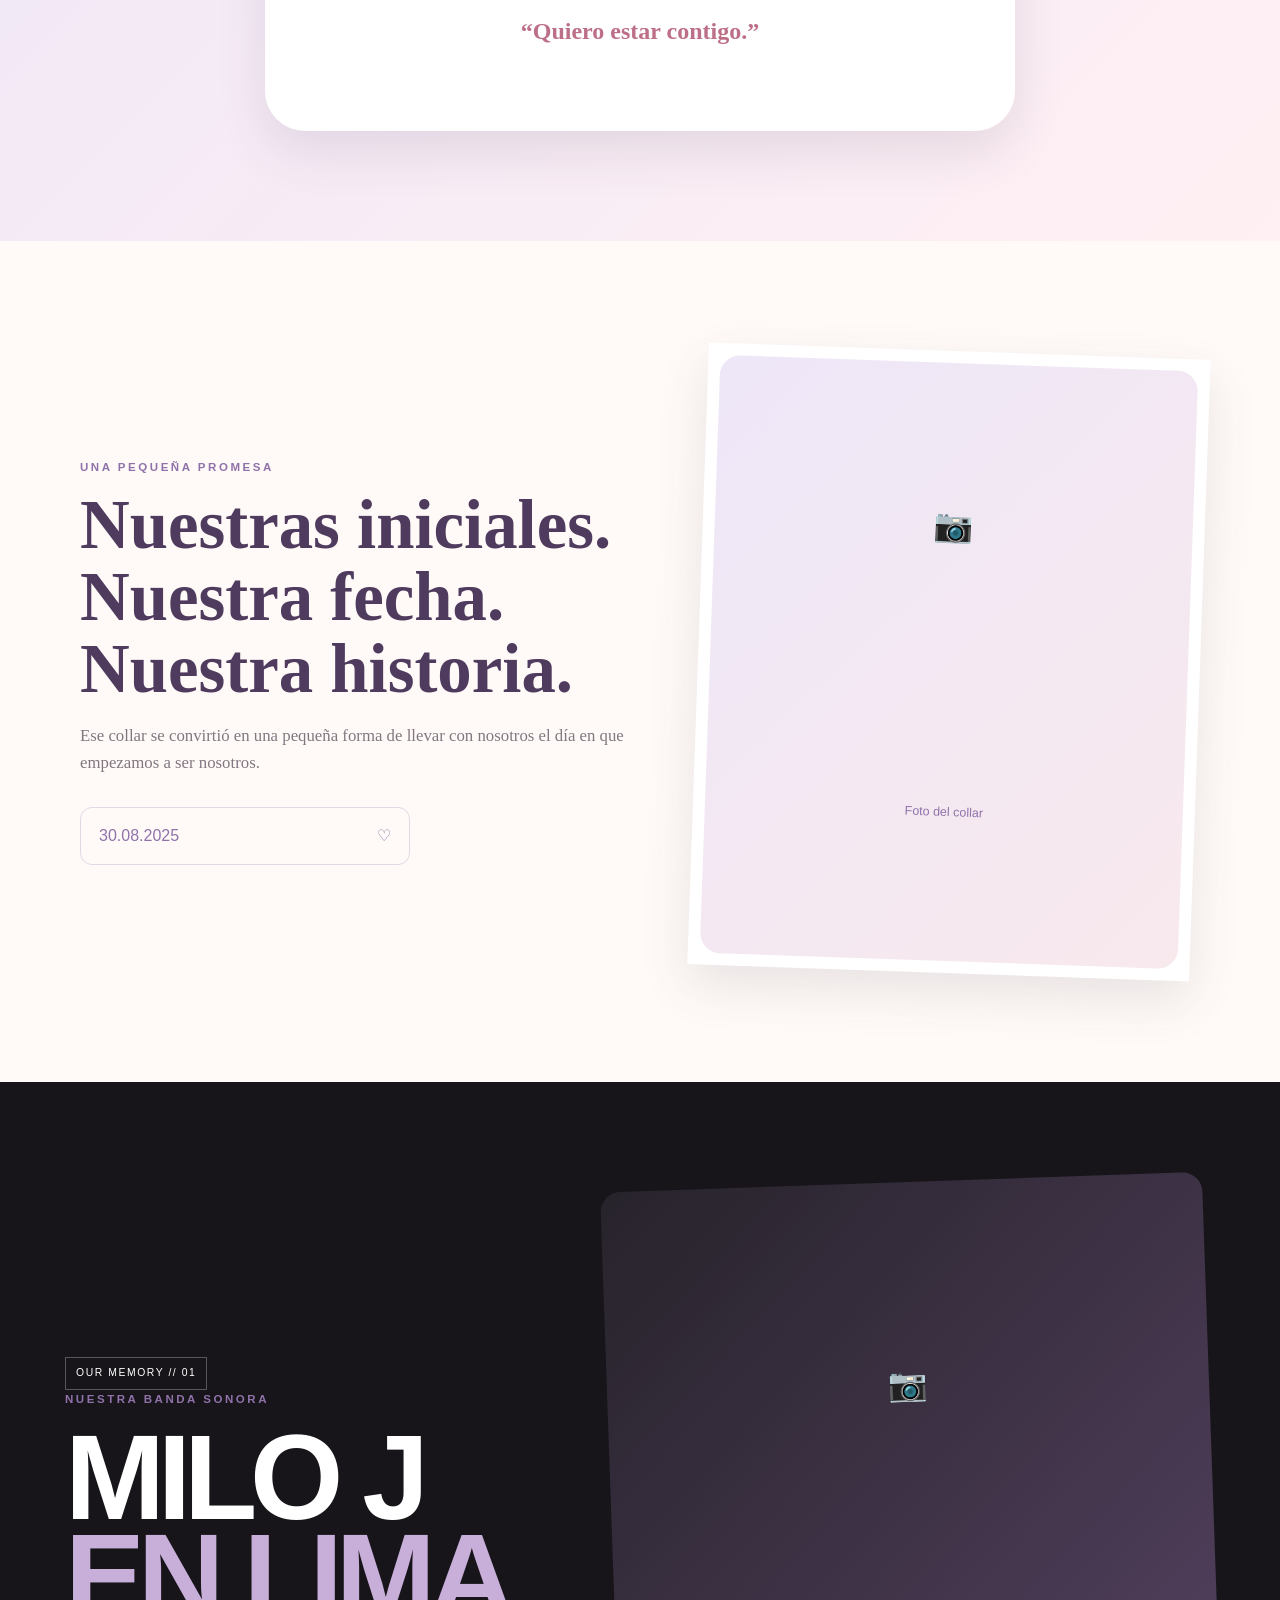
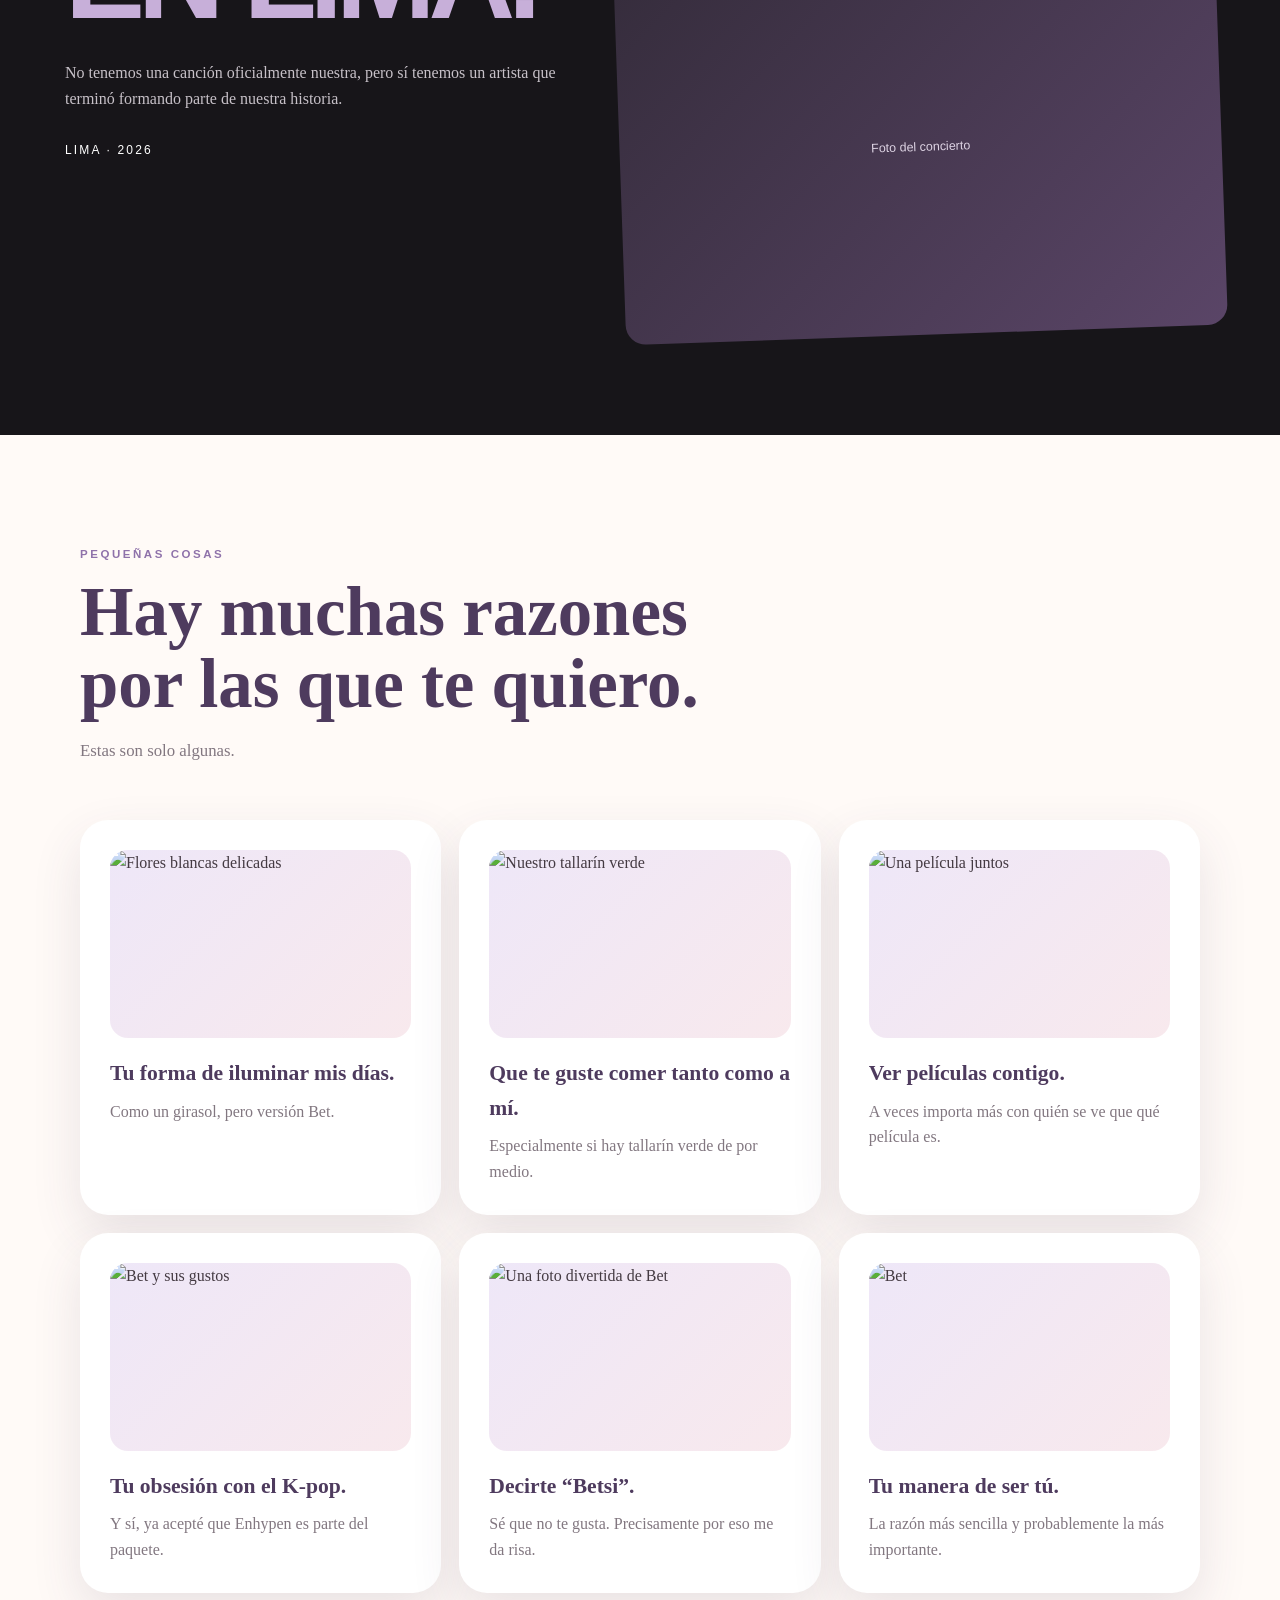
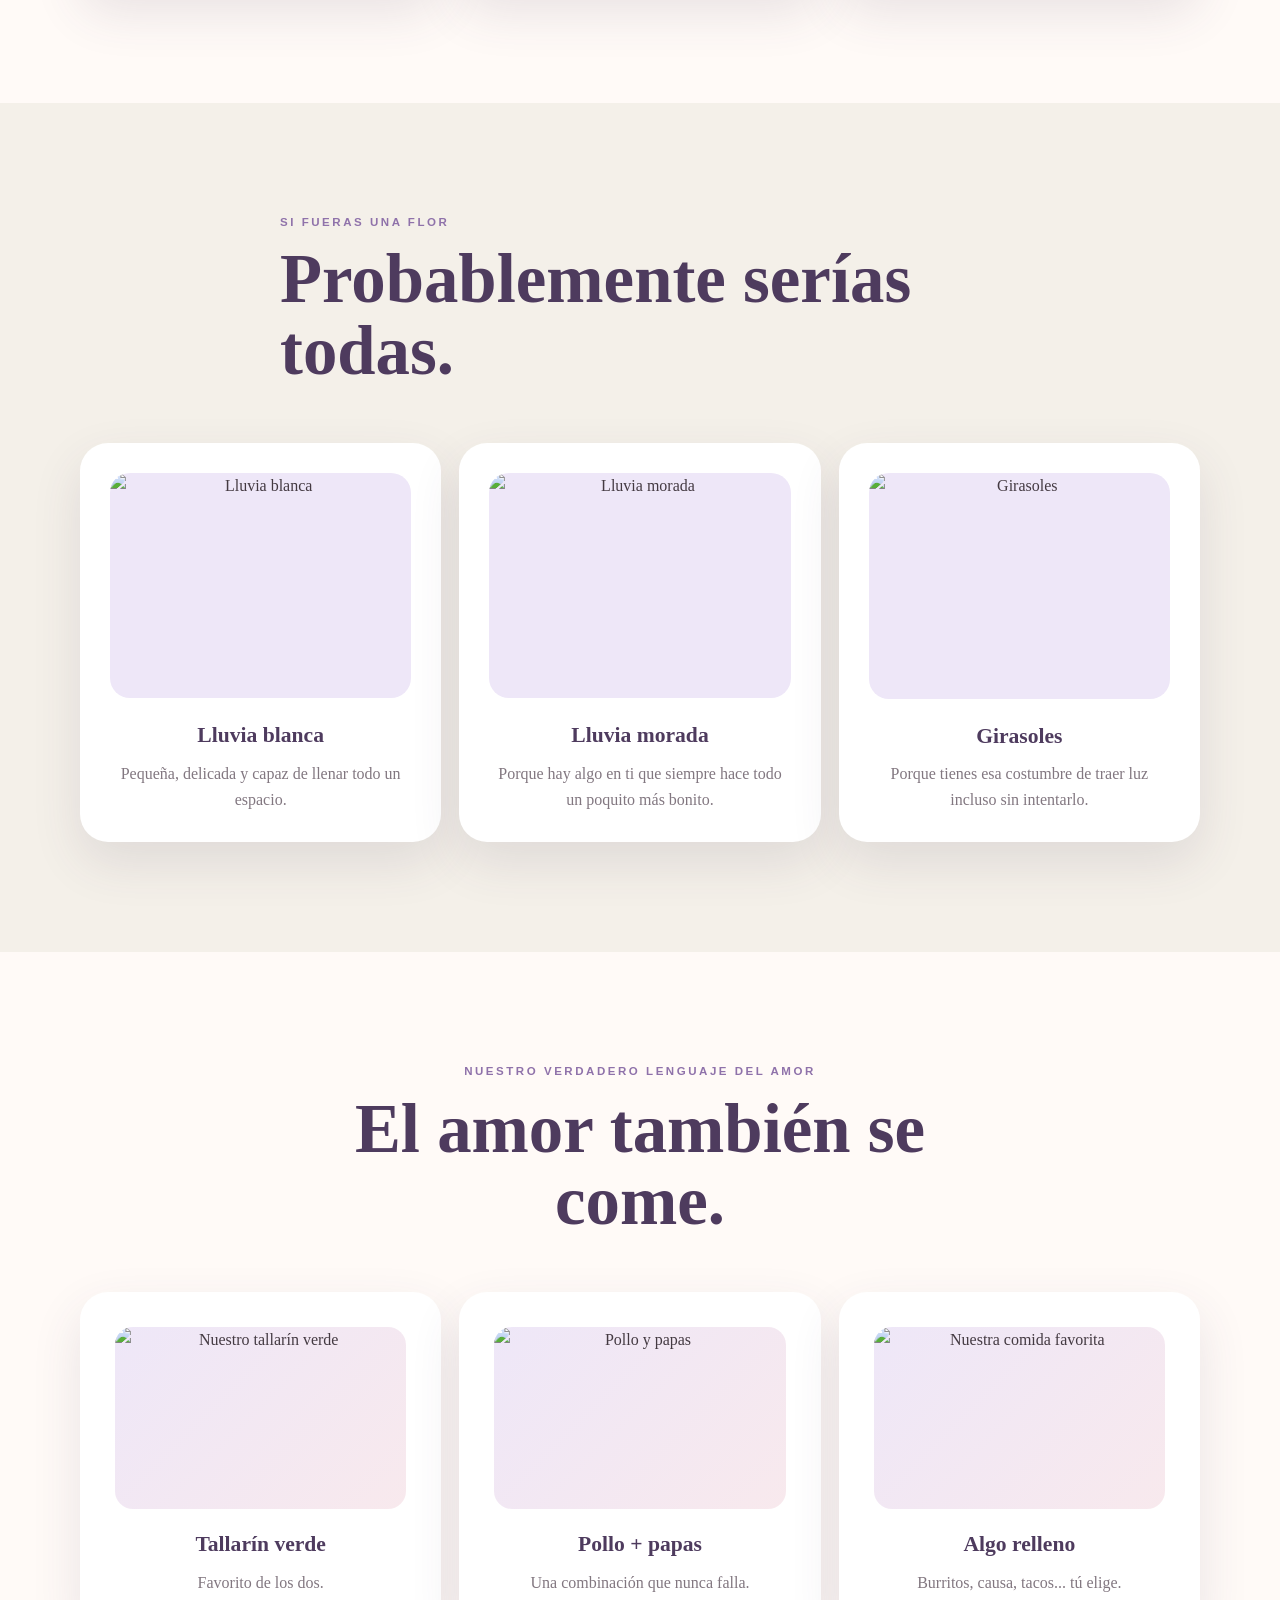
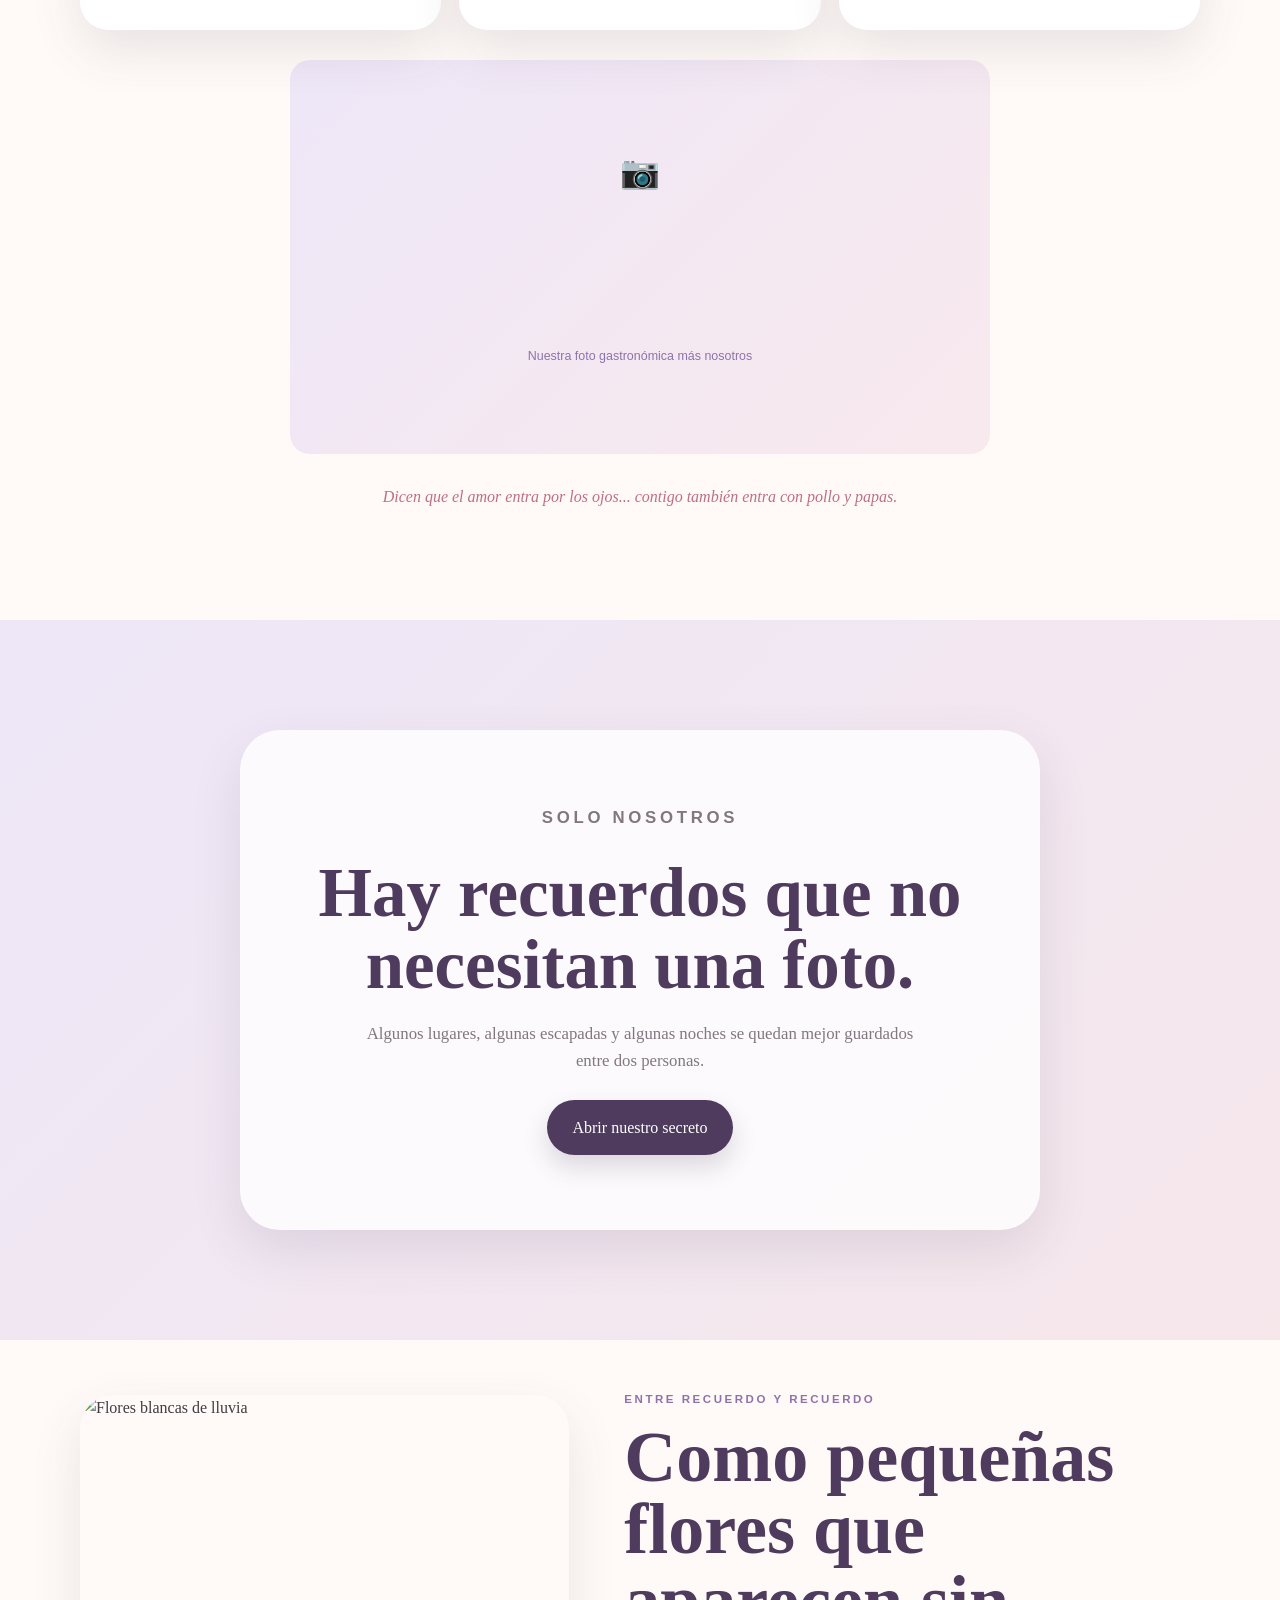
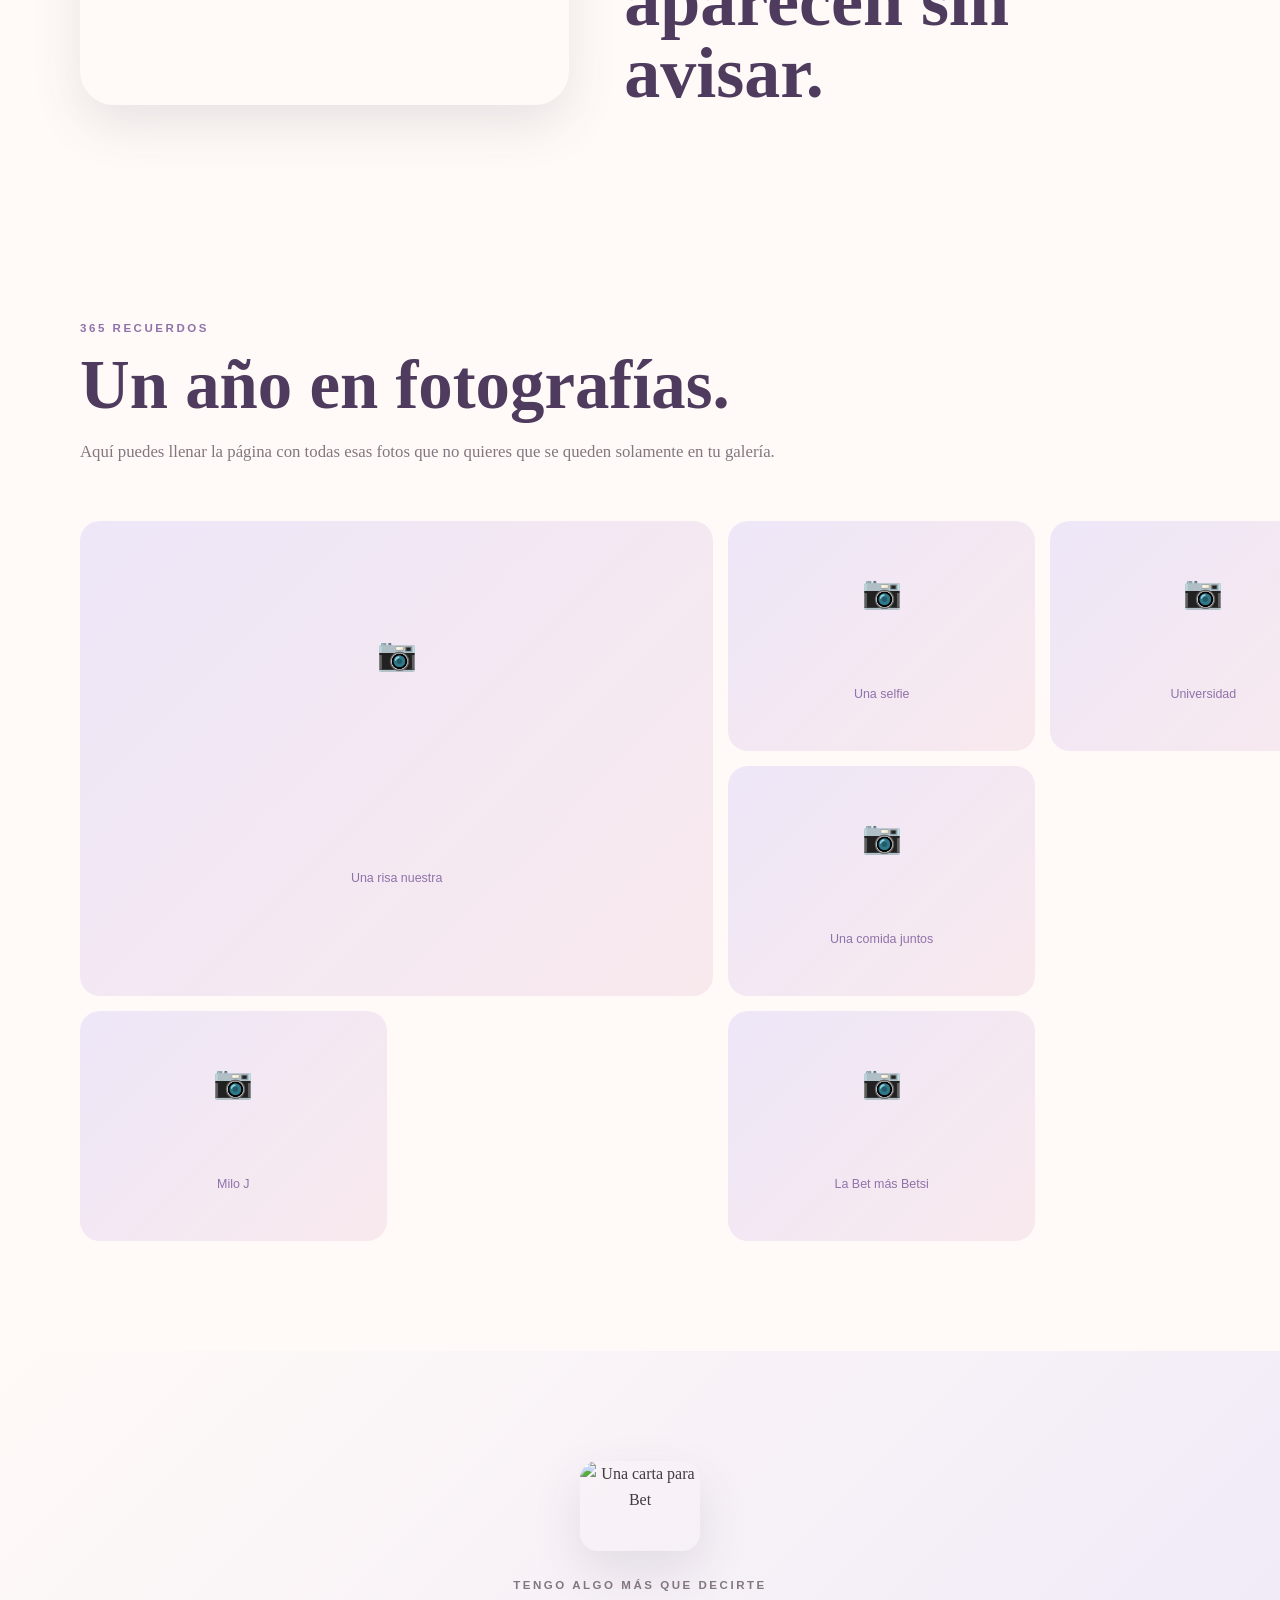
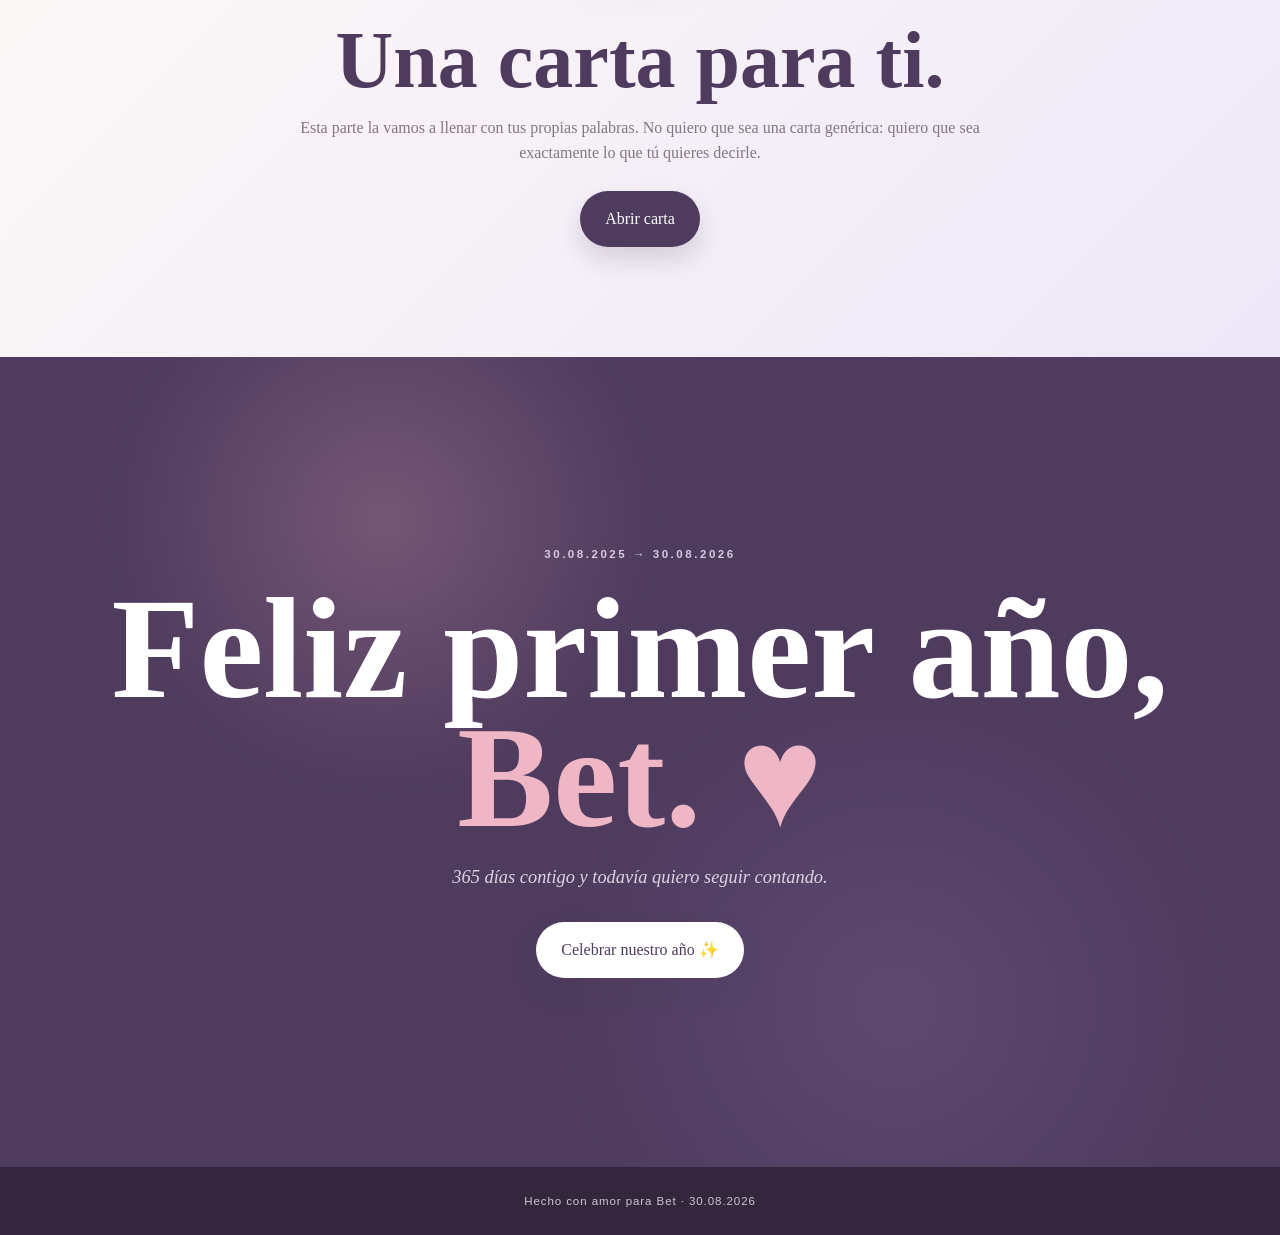
==== commit 47c4f980: "Hora Correcta de inicio de amor" ====
--- a/index.html
+++ b/index.html
@@ -1,263 +1,415 @@
 <!DOCTYPE html>
-<html lang="es">  
-    <head>
-        <meta charset="UTF-8">
-        <meta name="viewport" content="width=device-width, initial-scale=1.0">
-        <title>Mi primera Web</title>
-        <link rel="stylesheet" href="assets/css/inicio.css">
-        <script src="assets/js/inicio.js" defer></script>
-    </head>
-    <header>
-            <h1>Mi primera página web</h1>
-            <marquee>¡Bienvenido a mi sitio web!</marquee>
-            <hr>
+<html lang="es">
+<head>
+    <meta charset="UTF-8">
+    <meta name="viewport" content="width=device-width, initial-scale=1.0">
+    <meta name="description" content="365 días de nosotros — un pequeño rincón para Bet.">
+    <title>Bet & Yo — 365 días contigo</title>
+    <link rel="stylesheet" href="assets/css/styles.css">
+</head>
+<body>
+
+    <!-- INTRO / HERO -->
+    <header class="hero" id="inicio">
+        <img class="floral-corner floral-corner-left" src="https://images.pexels.com/photos/15724963/pexels-photo-15724963.jpeg?auto=compress&cs=tinysrgb&w=900" alt="" aria-hidden="true">
+        <img class="floral-corner floral-corner-right" src="https://images.pexels.com/photos/20304134/pexels-photo-20304134.jpeg?auto=compress&cs=tinysrgb&w=900" alt="" aria-hidden="true">
+        <div class="floral-sprinkle sprinkle-one"></div>
+        <div class="floral-sprinkle sprinkle-two"></div>
+
+        <div class="hero-content">
+            <p class="eyebrow">30.08.2025 — 30.08.2026</p>
+            <h1>Bet <span>♥</span> Yo</h1>
+            <p class="hero-subtitle">365 días contigo.</p>
+            <p class="hero-text">
+                Hice este pequeño lugar para guardar algunas de las cosas
+                que hicieron que este primer año fuera nuestro.
+            </p>
+
+            <button class="main-button" id="startButton">
+                Entrar a nuestro primer año
+                <span>↓</span>
+            </button>
+        </div>
     </header>
 
-    <body>  
-        <h1>TALLER DE PROGRAMACION WEB</h1>
-        <p> Bienvenido al curso, hoy usaremos las etiquetas de HTML que mas nos interese:</p>
-        <table border="2.5">
-            <caption>Etiquetas HTML más utilizadas</caption>
-            <tr>
-                <th>Etiqueta</th>
-                <th>Descripción</th>
-            </tr>
-            <tr>
-                <td>&lt;h1&gt;</td>
-                <td>Encabezado de nivel 1</td>
-            </tr>
-            <tr>
-                <td>&lt;p&gt;</td>
-                <td>Párrafo de texto</td>
-            </tr>
-            <tr>
-                <td>&lt;table&gt;</td>
-                <td>Tabla de datos</td>
-            </tr>
-            <tr>
-                <td>&lt;caption&gt;</td>
-                <td>Título de la tabla</td>
-            </tr>
-            <tr>
-                <td>&lt;tr&gt;</td>
-                <td>Fila de la tabla</td>
-            </tr>
-            <tr>
-                <td>&lt;th&gt;</td>
-                <td>Encabezado de columna</td>
-            </tr>
-            <tr>
-                <td>&lt;td&gt;</td>
-                <td>Celda de datos</td>
-            </tr>
-            <tr>
-                <td>&lt;marquee&gt;</td>
-                <td>Texto en movimiento</td>
-            </tr>
-            <tr>
-                <td>&lt;aside&gt;</td>
-                <td>Contenido adicional o complementario</td>
-            </tr>
-            <tr>
-                <td>&lt;footer&gt;</td>
-                <td>Pie de página</td>
-            </tr>
-            <tr>
-                <td>&lt;header&gt;</td>
-                <td>Encabezado de la página</td>
-            </tr>
-            <tr>
-                <td>&lt;i&gt;</td>
-                <td>Texto en cursiva</td>
-            </tr>
-            <tr>
-                <td>&lt;b&gt;</td>
-                <td>Texto en negrita</td>
-            </tr>
-            <tr>
-                <td>&lt;mark&gt;</td>
-                <td>Texto resaltado</td>
-            </tr>
-            <tr>
-                <td>&lt;details&gt;</td>
-                <td>Elemento interactivo que muestra u oculta contenido adicional</td>
-            </tr>
-            <tr>
-                <td>&lt;summary&gt;</td>
-                <td>Elemento que define un resumen o título para el contenido adicional dentro de &lt;details&gt;</td>
-            </tr>
-            <tr>
-                <td>&lt;img&gt;</td>
-                <td>Etiqueta para insertar imágenes</td>
-            </tr>
-            <tr>
-                <td>&lt;hr&gt;</td>
-                <td>Etiqueta para insertar una línea horizontal</td>
-            </tr>
-            <tr>
-                <td>&lt;form&gt;</td>
-                <td>Etiqueta para crear formularios</td>
-            </tr>
-            <tr>
-                <td>&lt;input&gt;</td>
-                <td>Etiqueta para crear campos de entrada en formularios</td>
-            </tr>
-            <tr>
-                <td>&lt;CSS&gt;</td>
-                <td>Etiqueta para insertar estilo CSS</td>
-            </tr>
-            <tr>
-                <td>&lt;JavaScript&gt;</td>
-                <td>Etiqueta para insertar código JavaScript</td>
-            </tr>
-            <tr>
-                <td>&lt;defer&gt;</td>
-                <td>Etiqueta para retrasar la carga del Script hasta que la pagina este cargada</td>
-            </tr>
-            <tr>
-                <td>&lt;Let&gt;</td>
-                <td>Etiqueta para declarar variables locales en JavaScript, Solo usar eso, var ya no es necesario</td>
-            </tr>
-            <tr>
-                <td>&lt;const&gt;</td>
-                <td>Etiqueta para declarar variables constantes en JavaScript, es decir, su valor no puede ser reasignado después de su declaración</td>
-            </tr>
-            <tr>
-                <td>&lt;document&gt;</td>
-                <td>Etiqueta para representar el documento HTML</td>
-            </tr>
-            <tr>
-                <td>&lt;document.getElementById&gt;</td>
-                <td>Etiqueta para obtener un elemento del documento HTML por su ID</td>
-            </tr>
-            <tr>
-                <td>&lt;document.getElementsByClassName&gt;</td>
-                <td>Etiqueta para obtener elementos del documento HTML por su clase</td>
-            <tr>
-                <td>&lt;document.querySelector&gt;</td>
-                <td>Etiqueta para obtener un elemento del documento HTML por su selector, remplaza a los 2 anteriores</td>
-            </tr>
-            <tr>
-                <td>&lt;document.addEventListener&gt;</td>
-                <td>Etiqueta para agregar un evento a un elemento del documento HTML</td>
-            </tr>
-        </table>
-        
-        <p><b>Esta es una tabla creada en HTML</b></p>
-        <p><i>¡Espero que te guste!</i></p>
-        <p><mark>Esta es una celda resaltada</mark></p>
-        <hr>
-        <h2>Fomrularios en HMTL5</h2>
-        <form action="/usuarios" method="post">
-            <label for="Apellidos">Apellidos:</label>
-            <input type="text" name="Apellidos" id="apellidos" placeholder="Ingrese sus apellidos" size="20">
-            <br><br>
-            <label for="edad">Edad:</label>
-            <input type="text" id="edad" name="Edad" size="5">
-            <br><br>
-            <button type="submit">Enviar</button>
-            <button type="reset">Limpiar</button>
-        </form>
-
-        <form action="Validar_Datos">   
-            usuario: <br>
-            <input type="text" name="usuario" value="">
-            <br>
-            contraseña: <br>
-            <input type="password" name="contraseña" value="">
-            <br><br>
-            <input type="submit" value="Ingresar al Sistema">
-            <input type="reset" value="Limpiar">
-            <br><br>
-            Nombre del Curso: <br>
-            <input type="text" name="curso" value="Matematicas"><br>
-            Turno a Elegir: <br>
-            <input type="radio" name="turno" value="mañana"> Mañana<br>
-            <input type="radio" name="turno" value="tarde"> Tarde<br>
-            <input type="radio" name="turno" value="noche"> Noche<br>
-            <br>
-            Fecha de Registro: <br> 
-            <input type="date" name="fecha_registro">
-             <br><br>
-            boton para Programar: <br>
-            <button type="button" onclick="alert('¡Hola! Has hecho clic en el botón Programar, con el alert muestra este mensaje.')">Programar</button>
-            <br><br>
-            Uso de la Etiqueta Select: <br>
-            <select name="Marcas de Autos">
-                <option value="Toyota">Toyota</option>
-                <option value="Honda">Honda</option>
-                <option value="Ford">Ford</option>
-                <option value="Chevrolet">Chevrolet</option>
-                <option value="Nissan"selected>Nissan</option>
-            </select>
-             <br><br>
-             <input type="submit" value="Enviar Datos">
-             <input type="reset" value="Limpiar Formulario">
-        </form>
-        <br><br>
-        <br><br>
-        <form action="Campos de Entrada">   
-            <label>Lista de Universidades</label>
-            <input type="text" list="Universidades" name="universidad" placeholder="Seleccione una universidad">
-            <datalist id="Universidades">
-                <option value="Universidad Nacional de Colombia">
-                <option value="Universidad de los Andes">
-                <option value="Pontificia Universidad Javeriana">
-                <option value="Universidad del Rosario">
-                <option value="Universidad Externado de Colombia">
-                    </datalist>
-                    <br><br>
-                <input type="submit" value="Enviar Datos">
-                <br><br>
-            Textarea: <br>
-            <textarea name="comentarios" rows="4" cols="50" placeholder="Ingrese sus comentarios" 
-            maxlength="50" autofocus>Si hace falta su Universidad, por favor escribala aqui.
-            </textarea>
-                </form> 
-                <form action="Registrar Archivo">
-                    <label for="archivo">Subir Archivo:</label>
-                    <input type="file" name="portada" size="30" value="Examinar..">
-                    <br><br>
-                </form>
-        <hr>
-        <h2>Uso de JavaScript en HTML5</h2>
-        <p>JavaScript es un lenguaje de programación que se utiliza para crear contenido interactivo
-            en las páginas web. Permite agregar funcionalidades dinámicas, como validación de formularios, animaciones, y manipulación del DOM (Document Object Model).
-        </p> 
-        <hr>
-        <ul id="lista">
-            <li>Matematicas<button data-id="1" data-action="eliminar">
-                <span>Eliminar</span>
-            </button></li>
-            <li>Fisica</li>
-            <li>Quimica</li>
-        </ul>
-        <hr>
-        <p><mark>Colocar imágenes es sencillo en HTML:5</mark></p>
-        <div class="card">
-            <div id="relacion">
-            <img class="img" src="assets/img/amor.jpg" alt="Imagen de amor" width="300">
-            <h3>Mi tiempo a tu lado es maravilloso, son bellos 9 meses a tu lado mi amor &#x2764;</h3>
-            <button type="button" onclick="alert('Ayer fue maravilloso sentir tus gritos y gemidos en mi oido, pero mas me fascina haberte visto sonreir por haberte cantando con mi fea voz, te amo muchoooooooooo, TE AMO CARAJO &#x2764;')">Betsabel</button>
-            </div>
-            <div id="meme">
-            <img class="img" src="assets/img/perrito gozoso.jpg" alt="Imagen de perrito" width="300">
-            <h3>Asi sera nuestra primera mascota, aunque mas probable sea un gato que diga</h3>
-            <button type="button" onclick="alert('MIAU!!, pues obvio es un gato, no te dira mamita dame comida caray, aunque lo haga con la mirada jsjs')">Mascota</button>
-            </div>
-        </div>
-    </body>
-    <aside class="info_add">
-            <h2>Información adicional</h2>
-            <p>HTML es el lenguaje de marcado utilizado para crear páginas web. Es fundamental para el desarrollo web y se utiliza junto con CSS y JavaScript para crear sitios web interactivos y atractivos.</p>
-            <details>
-                <summary>Más sobre HTML</summary>
-                <p>HTML significa HyperText Markup Language. Fue creado por Tim Berners-Lee en 1991 y ha evolucionado a lo largo de los años para incluir nuevas etiquetas y características que permiten a los desarrolladores web crear contenido más rico y dinámico.</p>
-            </details>
-        </aside>
+    <main>
+
+        <!-- CONTADOR -->
+        <section class="section counter-section reveal">
+            <div class="section-heading">
+                <p class="eyebrow">Desde aquel día</p>
+                <h2>El tiempo contigo se siente diferente.</h2>
+            </div>
+
+            <div class="counter-card">
+                <div class="counter-item">
+                    <strong id="days">365</strong>
+                    <span>días</span>
+                </div>
+                <div class="counter-item">
+                    <strong id="hours">00</strong>
+                    <span>horas</span>
+                </div>
+                <div class="counter-item">
+                    <strong id="minutes">00</strong>
+                    <span>minutos</span>
+                </div>
+                <div class="counter-item">
+                    <strong id="seconds">00</strong>
+                    <span>segundos</span>
+                </div>
+            </div>
+
+            <p class="soft-text">Y todavía quiero seguir contando.</p>
+        </section>
+
+        <!-- HISTORIA -->
+        <section class="section story-section reveal" id="historia">
+            <div class="section-heading">
+                <p class="eyebrow">Antes de nosotros</p>
+                <h2>Nos conocimos sin saber lo que venía.</h2>
+                <p>
+                    Una clase de matemáticas, varios cursos juntos y conversaciones
+                    que poco a poco dejaron de sentirse como conversaciones de amigos.
+                </p>
+            </div>
+
+            <div class="timeline">
+                <article class="timeline-card">
+                    <span class="timeline-number">01</span>
+                    <p class="timeline-date">Primer ciclo</p>
+                    <h3>Introducción a las Matemáticas</h3>
+                    <p>
+                        Ahí empezó todo, aunque todavía ninguno de los dos
+                        tenía idea de lo importante que terminaría siendo.
+                    </p>
+                    <!-- FOTO: coloca aquí una foto de la universidad o una foto antigua de ustedes. -->
+                    <div class="photo-placeholder">
+                        <span>📷</span>
+                        Foto de nuestros primeros días
+                    </div>
+                </article>
+
+                <article class="timeline-card featured">
+                    <span class="timeline-number">02</span>
+                    <p class="timeline-date">Tercer ciclo</p>
+                    <h3>Dos veces por semana.</h3>
+                    <p>
+                        Compartíamos cursos, nos veíamos en la universidad
+                        y hablábamos prácticamente todo el día.
+                    </p>
+                    <!-- FOTO: idealmente una foto de ustedes cuando todavía eran amigos. -->
+                    <div class="photo-placeholder">
+                        <span>📷</span>
+                        Una foto de aquella época
+                    </div>
+                </article>
+
+                <article class="timeline-card">
+                    <span class="timeline-number">03</span>
+                    <p class="timeline-date">30 de agosto de 2025</p>
+                    <h3>Y entonces pasó.</h3>
+                    <p>
+                        Yo ya sabía cuál quería que fuera tu respuesta,
+                        pero eso no hizo que estuviera menos nervioso.
+                    </p>
+                    <!-- FOTO: coloca aquí una foto de la primera salida solos o del día de la declaración. -->
+                    <div class="photo-placeholder">
+                        <span>📷</span>
+                        El comienzo de nosotros
+                    </div>
+                </article>
+            </div>
+        </section>
+
+        <!-- DECLARACIÓN -->
+        <section class="love-section reveal">
+            <div class="love-card">
+                <div class="love-symbol">♥</div>
+                <p class="eyebrow">30 / 08 / 2025</p>
+                <h2>Nuestro comienzo.</h2>
+                <p>
+                    Quizá ya sabíamos lo que sentíamos antes de ese día.
+                    Pero igual quería vivir el momento de decirte:
+                </p>
+                <strong>“Quiero estar contigo.”</strong>
+            </div>
+        </section>
+
+        <!-- COLLAR -->
+        <section class="section reveal">
+            <div class="split-section">
+                <div class="split-text">
+                    <p class="eyebrow">Una pequeña promesa</p>
+                    <h2>Nuestras iniciales. Nuestra fecha. Nuestra historia.</h2>
+                    <p>
+                        Ese collar se convirtió en una pequeña forma de llevar
+                        con nosotros el día en que empezamos a ser nosotros.
+                    </p>
+                    <div class="mini-note">
+                        <span>30.08.2025</span>
+                        <span>♡</span>
+                    </div>
+                </div>
+
+                <div class="image-frame portrait">
+                    <!-- FOTO: coloca aquí una foto del collar, de ambos llevándolo o de sus manos. -->
+                    <div class="photo-placeholder large">
+                        <span>📷</span>
+                        Foto del collar
+                    </div>
+                </div>
+            </div>
+        </section>
+
+        <!-- MILO J -->
+        <section class="concert-section reveal" id="concierto">
+            <div class="concert-grid">
+                <div class="concert-copy">
+                    <span class="street-label">OUR MEMORY // 01</span>
+                    <p class="eyebrow">Nuestra banda sonora</p>
+                    <h2>Milo J<br><span>en Lima.</span></h2>
+                    <p>
+                        No tenemos una canción oficialmente nuestra,
+                        pero sí tenemos un artista que terminó formando
+                        parte de nuestra historia.
+                    </p>
+                    <div class="concert-date">LIMA · 2026</div>
+                </div>
+
+                <div class="concert-photo">
+                    <!-- FOTO: coloca aquí la mejor foto de ustedes durante el concierto. -->
+                    <div class="photo-placeholder dark">
+                        <span>📷</span>
+                        Foto del concierto
+                    </div>
+                </div>
+            </div>
+        </section>
+
+        <!-- COSAS QUE AMO -->
+        <section class="section reveal">
+            <div class="section-heading">
+                <p class="eyebrow">Pequeñas cosas</p>
+                <h2>Hay muchas razones por las que te quiero.</h2>
+                <p>Estas son solo algunas.</p>
+            </div>
+
+            <div class="reasons-grid">
+                <article class="reason-card">
+                    <div class="card-photo small-flower-photo"><!-- FOTO DE INTERNET/TUYA: una flor o una foto de Bet con flores. --><img src="https://images.pexels.com/photos/15724963/pexels-photo-15724963.jpeg?auto=compress&cs=tinysrgb&w=700" alt="Flores blancas delicadas"></div>
+                    <h3>Tu forma de iluminar mis días.</h3>
+                    <p>Como un girasol, pero versión Bet.</p>
+                </article>
+
+                <article class="reason-card">
+                    <div class="card-photo"><!-- FOTO TUYA: tallarín verde que hayan compartido. --><img src="img/comida-tallarin-verde.jpg" alt="Nuestro tallarín verde"></div>
+                    <h3>Que te guste comer tanto como a mí.</h3>
+                    <p>Especialmente si hay tallarín verde de por medio.</p>
+                </article>
+
+                <article class="reason-card">
+                    <div class="card-photo"><!-- FOTO TUYA: ustedes viendo una película o una salida al cine. --><img src="img/foto-pelicula.jpg" alt="Una película juntos"></div>
+                    <h3>Ver películas contigo.</h3>
+                    <p>A veces importa más con quién se ve que qué película es.</p>
+                </article>
+
+                <article class="reason-card">
+                    <div class="card-photo"><!-- FOTO TUYA: Bet relacionada con K-pop. --><img src="img/bet-kpop.jpg" alt="Bet y sus gustos"></div>
+                    <h3>Tu obsesión con el K-pop.</h3>
+                    <p>Y sí, ya acepté que Enhypen es parte del paquete.</p>
+                </article>
+
+                <article class="reason-card">
+                    <div class="card-photo"><!-- FOTO TUYA: la foto más graciosa de Bet. --><img src="img/bet-betsi.jpg" alt="Una foto divertida de Bet"></div>
+                    <h3>Decirte “Betsi”.</h3>
+                    <p>Sé que no te gusta. Precisamente por eso me da risa.</p>
+                </article>
+
+                <article class="reason-card">
+                    <div class="card-photo"><!-- FOTO TUYA: una foto espontánea de Bet. --><img src="img/bet-espontanea.jpg" alt="Bet"></div>
+                    <h3>Tu manera de ser tú.</h3>
+                    <p>La razón más sencilla y probablemente la más importante.</p>
+                </article>
+            </div>
+        </section>
+
+        <!-- FLORES -->
+        <section class="flower-section reveal">
+            <div class="section-heading">
+                <p class="eyebrow">Si fueras una flor</p>
+                <h2>Probablemente serías todas.</h2>
+            </div>
+
+            <div class="flowers">
+                <article class="flower-card white-flower">
+                    <div class="flower-image"><!-- FOTO DE INTERNET: lluvia blanca --><img src="https://images.pexels.com/photos/15724963/pexels-photo-15724963.jpeg?auto=compress&cs=tinysrgb&w=900" alt="Lluvia blanca"></div>
+                    <h3>Lluvia blanca</h3>
+                    <p>Pequeña, delicada y capaz de llenar todo un espacio.</p>
+                </article>
+
+                <article class="flower-card purple-flower">
+                    <div class="flower-image"><!-- FOTO TUYA/INTERNET: lluvia morada --><img src="img/lluvia-morada.jpg" alt="Lluvia morada"></div>
+                    <h3>Lluvia morada</h3>
+                    <p>Porque hay algo en ti que siempre hace todo un poquito más bonito.</p>
+                </article>
+
+                <article class="flower-card sunflower">
+                    <div class="flower-image"><!-- FOTO TUYA/INTERNET: girasol --><img src="img/girasol.jpg" alt="Girasoles"></div>
+                    <h3>Girasoles</h3>
+                    <p>Porque tienes esa costumbre de traer luz incluso sin intentarlo.</p>
+                </article>
+            </div>
+        </section>
+
+        <!-- COMIDA -->
+        <section class="section food-section reveal">
+            <div class="section-heading">
+                <p class="eyebrow">Nuestro verdadero lenguaje del amor</p>
+                <h2>El amor también se come.</h2>
+            </div>
+
+            <div class="food-grid">
+                <article class="food-card">
+                    <div class="card-photo"><!-- FOTO TUYA: tallarín verde que hayan compartido. --><img src="img/comida-tallarin-verde.jpg" alt="Nuestro tallarín verde"></div>
+                    <h3>Tallarín verde</h3>
+                    <p>Favorito de los dos.</p>
+                </article>
+                <article class="food-card">
+                    <div class="card-photo"><!-- FOTO TUYA: pollo con papas o una comida frita que hayan disfrutado. --><img src="img/comida-pollo-papas.jpg" alt="Pollo y papas"></div>
+                    <h3>Pollo + papas</h3>
+                    <p>Una combinación que nunca falla.</p>
+                </article>
+                <article class="food-card">
+                    <div class="card-photo"><!-- FOTO TUYA: burrito, causa, tacos o comida rellena. --><img src="img/comida-rellena.jpg" alt="Nuestra comida favorita"></div>
+                    <h3>Algo relleno</h3>
+                    <p>Burritos, causa, tacos... tú elige.</p>
+                </article>
+            </div>
+
+            <!-- FOTO: puedes colocar aquí una foto divertida de Bet comiendo o una foto de una comida especial. -->
+            <div class="food-photo photo-placeholder">
+                <span>📷</span>
+                Nuestra foto gastronómica más nosotros
+            </div>
+
+            <p class="food-joke">Dicen que el amor entra por los ojos... contigo también entra con pollo y papas.</p>
+        </section>
+
+        <!-- SECRETOS -->
+        <section class="secret-section reveal">
+            <div class="secret-card">
+                <p class="eyebrow">Solo nosotros</p>
+                <h2>Hay recuerdos que no necesitan una foto.</h2>
+                <p>
+                    Algunos lugares, algunas escapadas y algunas noches
+                    se quedan mejor guardados entre dos personas.
+                </p>
+
+                <button class="secret-button" id="secretButton">Abrir nuestro secreto</button>
+
+                <div class="secret-message" id="secretMessage">
+                    <div class="card-photo"><!-- FOTO TUYA: una foto espontánea de Bet. --><img src="img/bet-espontanea.jpg" alt="Bet"></div>
+                    <p>
+                        Hay historias que no voy a poner aquí.
+                        Algunas son solamente nuestras.
+                    </p>
+                </div>
+            </div>
+        </section>
+
+        <!-- DETALLE FLORAL -->
+        <section class="floral-break reveal">
+            <img src="https://images.pexels.com/photos/15724963/pexels-photo-15724963.jpeg?auto=compress&cs=tinysrgb&w=1200" alt="Flores blancas de lluvia">
+            <div>
+                <p class="eyebrow">Entre recuerdo y recuerdo</p>
+                <h2>Como pequeñas flores que aparecen sin avisar.</h2>
+            </div>
+        </section>
+
+        <!-- GALERÍA -->
+        <section class="section gallery-section reveal">
+            <div class="section-heading">
+                <p class="eyebrow">365 recuerdos</p>
+                <h2>Un año en fotografías.</h2>
+                <p>
+                    Aquí puedes llenar la página con todas esas fotos que
+                    no quieres que se queden solamente en tu galería.
+                </p>
+            </div>
+
+            <div class="gallery">
+                <!-- FOTO: una foto espontánea donde ambos estén riéndose. -->
+                <div class="gallery-item big"><div class="photo-placeholder"><span>📷</span>Una risa nuestra</div></div>
+                <!-- FOTO: una selfie bonita de ambos. -->
+                <div class="gallery-item"><div class="photo-placeholder"><span>📷</span>Una selfie</div></div>
+                <!-- FOTO: una foto relacionada con la universidad. -->
+                <div class="gallery-item"><div class="photo-placeholder"><span>📷</span>Universidad</div></div>
+                <!-- FOTO: una comida compartida. -->
+                <div class="gallery-item wide"><div class="photo-placeholder"><span>📷</span>Una comida juntos</div></div>
+                <!-- FOTO: una foto del concierto. -->
+                <div class="gallery-item"><div class="photo-placeholder"><span>📷</span>Milo J</div></div>
+                <!-- FOTO: una foto graciosa de Bet. -->
+                <div class="gallery-item"><div class="photo-placeholder"><span>📷</span>La Bet más Betsi</div></div>
+            </div>
+        </section>
+
+        <!-- CARTA -->
+        <section class="letter-section reveal">
+            <div class="letter-card">
+                <div class="envelope-icon"><!-- FOTO/DETALLE: una foto de una carta o detalle para ella. --><img src="img/carta.jpg" alt="Una carta para Bet"></div>
+                <p class="eyebrow">Tengo algo más que decirte</p>
+                <h2>Una carta para ti.</h2>
+                <p>
+                    Esta parte la vamos a llenar con tus propias palabras.
+                    No quiero que sea una carta genérica: quiero que sea
+                    exactamente lo que tú quieres decirle.
+                </p>
+                <button class="main-button" id="letterButton">Abrir carta</button>
+            </div>
+
+            <div class="letter-content" id="letterContent">
+                <p class="letter-date">30 de agosto de 2026</p>
+                <h3>Para mi Bet:</h3>
+
+                <!-- CARTA: reemplaza este texto por tu carta personal. -->
+                <p>
+                    Mi amor, después de todo este año solamente puedo pensar
+                    en lo bonito que ha sido compartir mi vida contigo.
+                </p>
+                <p>
+                    Gracias por cada conversación, cada salida, cada comida,
+                    cada risa y cada momento que terminó convirtiéndose
+                    en un recuerdo nuestro.
+                </p>
+                <p>
+                    Feliz primer año, Bet. Espero que este sea solamente
+                    el primero de muchísimos capítulos juntos.
+                </p>
+
+                <p class="letter-signature">Con amor,<br>yo. ❤️</p>
+            </div>
+        </section>
+
+        <!-- FINAL -->
+        <section class="final-section" id="final">
+            <div class="final-content">
+                <p class="eyebrow">30.08.2025 → 30.08.2026</p>
+                <h2>Feliz primer año,<br><span>Bet. ♥</span></h2>
+                <p>365 días contigo y todavía quiero seguir contando.</p>
+
+                <button class="final-button" id="celebrateButton">
+                    Celebrar nuestro año ✨
+                </button>
+            </div>
+        </section>
+
+    </main>
+
     <footer>
-        <p>&copy; 2026 Mi primera Web. Todos los derechos reservados.</p>
+        Hecho con amor para Bet · 30.08.2026
     </footer>
 
+    <script src="assets/js/script.js"></script>
+</body>
 </html>
-
--- a/assets/css/styles.css
+++ b/assets/css/styles.css
@@ -0,0 +1,903 @@
+* {
+    box-sizing: border-box;
+    margin: 0;
+    padding: 0;
+}
+
+:root {
+    --cream: #fffaf7;
+    --white: #ffffff;
+    --lavender: #eee7f8;
+    --purple: #8f72aa;
+    --purple-dark: #4e3b5e;
+    --pink: #e9a8b8;
+    --pink-dark: #bd6f87;
+    --green: #8da88f;
+    --text: #443a42;
+    --muted: #827780;
+    --black: #171519;
+    --shadow: 0 20px 50px rgba(78, 59, 94, 0.12);
+    --radius: 28px;
+}
+
+html {
+    scroll-behavior: smooth;
+}
+
+body {
+    font-family: Georgia, "Times New Roman", serif;
+    background: var(--cream);
+    color: var(--text);
+    line-height: 1.6;
+    overflow-x: hidden;
+}
+
+button {
+    font: inherit;
+}
+
+.hero {
+    min-height: 100vh;
+    display: grid;
+    place-items: center;
+    position: relative;
+    overflow: hidden;
+    padding: 40px 20px;
+    background:
+        radial-gradient(circle at 20% 20%, rgba(233, 168, 184, 0.25), transparent 28%),
+        radial-gradient(circle at 80% 70%, rgba(143, 114, 170, 0.20), transparent 30%),
+        linear-gradient(135deg, #fffaf7, #f4edf8);
+}
+
+.hero-content {
+    max-width: 760px;
+    text-align: center;
+    position: relative;
+    z-index: 2;
+}
+
+.eyebrow {
+    text-transform: uppercase;
+    letter-spacing: 0.22em;
+    font-family: Arial, sans-serif;
+    font-size: 0.72rem;
+    color: var(--purple);
+    font-weight: 700;
+}
+
+.hero h1 {
+    font-size: clamp(4.5rem, 15vw, 10rem);
+    line-height: 0.9;
+    color: var(--purple-dark);
+    margin: 20px 0;
+}
+
+.hero h1 span {
+    color: var(--pink-dark);
+}
+
+.hero-subtitle {
+    font-size: clamp(1.8rem, 5vw, 3rem);
+    font-style: italic;
+    color: var(--pink-dark);
+}
+
+.hero-text {
+    max-width: 520px;
+    margin: 25px auto 35px;
+    color: var(--muted);
+    font-size: 1.05rem;
+}
+
+.main-button,
+.final-button,
+.secret-button {
+    border: 0;
+    border-radius: 999px;
+    padding: 15px 25px;
+    cursor: pointer;
+    background: var(--purple-dark);
+    color: white;
+    box-shadow: 0 12px 25px rgba(78, 59, 94, 0.18);
+    transition: transform 0.25s ease, box-shadow 0.25s ease;
+}
+
+.main-button:hover,
+.final-button:hover,
+.secret-button:hover {
+    transform: translateY(-4px);
+    box-shadow: 0 18px 30px rgba(78, 59, 94, 0.22);
+}
+
+.main-button span {
+    margin-left: 8px;
+}
+
+.floating-flower,
+.floating-heart {
+    position: absolute;
+    color: rgba(143, 114, 170, 0.25);
+    font-size: 5rem;
+    animation: float 5s ease-in-out infinite;
+}
+
+.flower-one {
+    top: 10%;
+    left: 7%;
+}
+
+.flower-two {
+    right: 8%;
+    bottom: 12%;
+    animation-delay: 1s;
+}
+
+.heart-one {
+    top: 22%;
+    right: 20%;
+    font-size: 4rem;
+    color: rgba(189, 111, 135, 0.25);
+    animation-delay: 0.5s;
+}
+
+.heart-two {
+    bottom: 20%;
+    left: 18%;
+    font-size: 3rem;
+    animation-delay: 1.5s;
+}
+
+@keyframes float {
+    0%, 100% { transform: translateY(0) rotate(0); }
+    50% { transform: translateY(-18px) rotate(8deg); }
+}
+
+.section {
+    width: min(1120px, 92%);
+    margin: 0 auto;
+    padding: 110px 0;
+}
+
+.section-heading {
+    max-width: 720px;
+    margin-bottom: 55px;
+}
+
+.section-heading h2,
+.split-text h2,
+.secret-card h2 {
+    font-size: clamp(2.2rem, 6vw, 4.3rem);
+    line-height: 1.05;
+    color: var(--purple-dark);
+    margin: 12px 0 18px;
+}
+
+.section-heading p:not(.eyebrow),
+.split-text p:not(.eyebrow),
+.secret-card > p {
+    color: var(--muted);
+    font-size: 1.05rem;
+}
+
+.counter-section {
+    text-align: center;
+}
+
+.counter-section .section-heading {
+    margin-inline: auto;
+}
+
+.counter-card {
+    display: grid;
+    grid-template-columns: repeat(4, 1fr);
+    gap: 15px;
+    background: white;
+    padding: 35px;
+    border-radius: var(--radius);
+    box-shadow: var(--shadow);
+}
+
+.counter-item strong {
+    display: block;
+    font-family: Arial, sans-serif;
+    font-size: clamp(2rem, 6vw, 4rem);
+    color: var(--purple-dark);
+}
+
+.counter-item span {
+    color: var(--muted);
+    font-family: Arial, sans-serif;
+    font-size: 0.75rem;
+    text-transform: uppercase;
+    letter-spacing: 0.12em;
+}
+
+.soft-text {
+    margin-top: 25px;
+    color: var(--pink-dark);
+    font-style: italic;
+}
+
+.timeline {
+    display: grid;
+    grid-template-columns: repeat(3, 1fr);
+    gap: 20px;
+}
+
+.timeline-card {
+    background: white;
+    padding: 30px;
+    border-radius: var(--radius);
+    box-shadow: var(--shadow);
+    position: relative;
+    overflow: hidden;
+}
+
+.timeline-card.featured {
+    background: var(--lavender);
+    transform: translateY(-18px);
+}
+
+.timeline-number {
+    position: absolute;
+    top: 18px;
+    right: 22px;
+    font-family: Arial, sans-serif;
+    font-size: 0.75rem;
+    color: var(--purple);
+}
+
+.timeline-date {
+    color: var(--pink-dark);
+    font-family: Arial, sans-serif;
+    font-size: 0.75rem;
+    text-transform: uppercase;
+    letter-spacing: 0.12em;
+    margin-bottom: 10px;
+}
+
+.timeline-card h3 {
+    color: var(--purple-dark);
+    font-size: 1.6rem;
+    margin-bottom: 12px;
+}
+
+.timeline-card > p:not(.timeline-date) {
+    color: var(--muted);
+}
+
+.photo-placeholder {
+    aspect-ratio: 4 / 3;
+    margin-top: 25px;
+    border-radius: 20px;
+    background: linear-gradient(135deg, #eee7f8, #f8e9ed);
+    display: grid;
+    place-items: center;
+    text-align: center;
+    color: var(--purple);
+    font-family: Arial, sans-serif;
+    font-size: 0.78rem;
+    padding: 15px;
+    overflow: hidden;
+}
+
+.photo-placeholder span {
+    display: block;
+    font-size: 2rem;
+    margin-bottom: 5px;
+}
+
+.photo-placeholder img {
+    width: 100%;
+    height: 100%;
+    object-fit: cover;
+}
+
+.love-section {
+    padding: 110px 20px;
+    background: linear-gradient(135deg, #eee7f8, #fff0f3);
+}
+
+.love-card {
+    width: min(750px, 100%);
+    margin: auto;
+    text-align: center;
+    background: white;
+    padding: clamp(35px, 8vw, 80px);
+    border-radius: 40px;
+    box-shadow: var(--shadow);
+}
+
+.love-symbol {
+    font-size: 3rem;
+    color: var(--pink-dark);
+    margin-bottom: 15px;
+}
+
+.love-card h2 {
+    font-size: clamp(3rem, 8vw, 5.5rem);
+    color: var(--purple-dark);
+    line-height: 1;
+    margin: 15px 0 25px;
+}
+
+.love-card p {
+    color: var(--muted);
+    max-width: 550px;
+    margin: 0 auto 15px;
+}
+
+.love-card strong {
+    color: var(--pink-dark);
+    font-size: 1.5rem;
+}
+
+.split-section {
+    display: grid;
+    grid-template-columns: 1fr 0.9fr;
+    gap: 60px;
+    align-items: center;
+}
+
+.mini-note {
+    display: flex;
+    justify-content: space-between;
+    width: min(330px, 100%);
+    margin-top: 30px;
+    padding: 15px 18px;
+    border: 1px solid rgba(143, 114, 170, 0.25);
+    border-radius: 12px;
+    font-family: Arial, sans-serif;
+    color: var(--purple);
+}
+
+.image-frame {
+    padding: 12px;
+    background: white;
+    box-shadow: var(--shadow);
+    transform: rotate(2deg);
+}
+
+.image-frame .photo-placeholder {
+    margin: 0;
+    aspect-ratio: 4 / 5;
+}
+
+.concert-section {
+    padding: 100px 4%;
+    background: var(--black);
+    color: white;
+}
+
+.concert-grid {
+    width: min(1150px, 100%);
+    margin: auto;
+    display: grid;
+    grid-template-columns: 0.9fr 1.1fr;
+    gap: 55px;
+    align-items: center;
+}
+
+.concert-copy h2 {
+    font-family: Arial, sans-serif;
+    font-size: clamp(3.5rem, 10vw, 7.5rem);
+    line-height: 0.82;
+    text-transform: uppercase;
+    margin: 20px 0 35px;
+    letter-spacing: -0.06em;
+}
+
+.concert-copy h2 span {
+    color: #c7afd9;
+}
+
+.concert-copy p:not(.eyebrow) {
+    color: #c7c1c8;
+    max-width: 520px;
+}
+
+.street-label {
+    display: inline-block;
+    border: 1px solid #5b535d;
+    padding: 7px 10px;
+    font-family: Arial, sans-serif;
+    font-size: 0.65rem;
+    letter-spacing: 0.15em;
+}
+
+.concert-date {
+    margin-top: 30px;
+    font-family: Arial, sans-serif;
+    letter-spacing: 0.18em;
+    font-size: 0.75rem;
+}
+
+.concert-photo {
+    transform: rotate(-2deg);
+}
+
+.concert-photo .photo-placeholder {
+    aspect-ratio: 4 / 5;
+    margin: 0;
+    background: linear-gradient(135deg, #27232b, #5a4567);
+    color: #ddd3e3;
+}
+
+.reasons-grid,
+.flowers,
+.food-grid {
+    display: grid;
+    grid-template-columns: repeat(3, 1fr);
+    gap: 18px;
+}
+
+.reason-card,
+.flower-card,
+.food-card {
+    background: white;
+    border-radius: var(--radius);
+    padding: 30px;
+    box-shadow: var(--shadow);
+    transition: transform 0.25s ease;
+}
+
+.reason-card:hover,
+.flower-card:hover,
+.food-card:hover {
+    transform: translateY(-7px);
+}
+
+.card-photo {
+    width: 100%;
+    aspect-ratio: 16 / 10;
+    overflow: hidden;
+    border-radius: 18px;
+    margin-bottom: 18px;
+    background: linear-gradient(135deg, #eee7f8, #f8e9ed);
+}
+
+.card-photo img,
+.flower-image img,
+.envelope-icon img,
+.secret-flower {
+    width: 100%;
+    height: 100%;
+    object-fit: cover;
+    display: block;
+}
+
+.reason-card h3,
+.food-card h3,
+.flower-card h3 {
+    color: var(--purple-dark);
+    margin: 15px 0 8px;
+    font-size: 1.35rem;
+}
+
+.reason-card p,
+.food-card p,
+.flower-card p {
+    color: var(--muted);
+}
+
+.flower-section {
+    padding: 110px 4%;
+    background: #f4f0e9;
+}
+
+.flower-section .section-heading {
+    width: min(1120px, 100%);
+    margin-inline: auto;
+}
+
+.flowers {
+    width: min(1120px, 100%);
+    margin: auto;
+}
+
+.flower-card {
+    text-align: center;
+}
+
+.flower-image {
+    width: 100%;
+    aspect-ratio: 4 / 3;
+    border-radius: 20px;
+    overflow: hidden;
+    margin-bottom: 20px;
+    background: #eee7f8;
+}
+
+.flower-image img {
+    transition: transform 0.5s ease;
+}
+
+.flower-card:hover .flower-image img {
+    transform: scale(1.05);
+}
+
+.food-section {
+    text-align: center;
+}
+
+.food-section .section-heading {
+    margin-inline: auto;
+}
+
+.food-grid {
+    margin-bottom: 30px;
+}
+
+.food-card {
+    padding: 35px;
+}
+
+.food-photo {
+    width: min(700px, 100%);
+    margin: 30px auto;
+    aspect-ratio: 16 / 9;
+}
+
+.food-joke {
+    color: var(--pink-dark);
+    font-style: italic;
+}
+
+.secret-section {
+    padding: 110px 20px;
+    background: linear-gradient(135deg, #eee7f8, #f6e7eb);
+}
+
+.secret-card {
+    width: min(800px, 100%);
+    margin: auto;
+    background: rgba(255,255,255,0.8);
+    padding: clamp(35px, 8vw, 75px);
+    border-radius: 40px;
+    text-align: center;
+    box-shadow: var(--shadow);
+}
+
+.secret-card h2 {
+    margin-bottom: 20px;
+}
+
+.secret-card > p {
+    max-width: 560px;
+    margin: auto auto 25px;
+}
+
+.secret-message {
+    display: none;
+    margin-top: 30px;
+    padding: 25px;
+    border-radius: 20px;
+    background: white;
+}
+
+.secret-message.show {
+    display: block;
+    animation: reveal 0.6s ease;
+}
+
+.secret-flower {
+    width: 110px;
+    height: 70px;
+    margin: 0 auto 12px;
+    object-fit: cover;
+    border-radius: 18px;
+}
+
+.secret-message p {
+    margin-top: 10px;
+    color: var(--purple-dark);
+    font-style: italic;
+}
+
+@keyframes reveal {
+    from { opacity: 0; transform: translateY(15px); }
+    to { opacity: 1; transform: translateY(0); }
+}
+
+.floral-break {
+    width: min(1120px, 92%);
+    margin: 0 auto;
+    min-height: 330px;
+    display: grid;
+    grid-template-columns: 0.85fr 1fr;
+    align-items: center;
+    gap: 55px;
+    padding: 50px 0 100px;
+}
+
+.floral-break img {
+    width: 100%;
+    height: 310px;
+    object-fit: cover;
+    border-radius: 34px;
+    box-shadow: var(--shadow);
+}
+
+.floral-break h2 {
+    color: var(--purple-dark);
+    font-size: clamp(2.3rem, 6vw, 4.5rem);
+    line-height: 1;
+    margin-top: 12px;
+}
+
+.gallery {
+    display: grid;
+    grid-template-columns: repeat(3, 1fr);
+    grid-auto-rows: 230px;
+    gap: 15px;
+}
+
+.gallery-item {
+    min-height: 0;
+}
+
+.gallery-item.big {
+    grid-row: span 2;
+}
+
+.gallery-item.wide {
+    grid-column: span 2;
+}
+
+.gallery-item .photo-placeholder {
+    height: 100%;
+    margin: 0;
+}
+
+.letter-section {
+    padding: 110px 20px;
+    background: linear-gradient(135deg, #fffaf7, #eee7f8);
+}
+
+.letter-card {
+    text-align: center;
+    width: min(700px, 100%);
+    margin: auto;
+}
+
+.envelope-icon {
+    width: 120px;
+    height: 90px;
+    margin: 0 auto 25px;
+    overflow: hidden;
+    border-radius: 18px;
+    box-shadow: var(--shadow);
+}
+
+.letter-card h2 {
+    color: var(--purple-dark);
+    font-size: clamp(3rem, 8vw, 5rem);
+    line-height: 1;
+    margin: 15px 0;
+}
+
+.letter-card p {
+    color: var(--muted);
+    margin-bottom: 25px;
+}
+
+.letter-content {
+    display: none;
+    width: min(700px, 100%);
+    margin: 50px auto 0;
+    background: #fffdf9;
+    padding: clamp(30px, 7vw, 70px);
+    border-radius: 10px;
+    box-shadow: 0 20px 60px rgba(60, 45, 50, 0.15);
+    animation: reveal 0.8s ease;
+}
+
+.letter-content.show {
+    display: block;
+}
+
+.letter-date {
+    color: var(--pink-dark) !important;
+    font-family: Arial, sans-serif;
+    font-size: 0.75rem;
+    letter-spacing: 0.1em;
+}
+
+.letter-content h3 {
+    color: var(--purple-dark);
+    font-size: 2rem;
+    margin-bottom: 25px;
+}
+
+.letter-content p {
+    color: var(--text);
+    margin-bottom: 20px;
+}
+
+.letter-signature {
+    color: var(--pink-dark) !important;
+    font-style: italic;
+    text-align: right;
+}
+
+.final-section {
+    min-height: 90vh;
+    display: grid;
+    place-items: center;
+    text-align: center;
+    padding: 80px 20px;
+    position: relative;
+    overflow: hidden;
+    background:
+        radial-gradient(circle at 30% 20%, rgba(233, 168, 184, 0.25), transparent 25%),
+        radial-gradient(circle at 70% 80%, rgba(143, 114, 170, 0.25), transparent 30%),
+        var(--purple-dark);
+    color: white;
+}
+
+.final-content {
+    position: relative;
+    z-index: 2;
+}
+
+.final-content .eyebrow {
+    color: #d7c9e0;
+}
+
+.final-content h2 {
+    font-size: clamp(4rem, 12vw, 9rem);
+    line-height: 0.9;
+    margin: 20px 0;
+}
+
+.final-content h2 span {
+    color: #efb6c5;
+}
+
+.final-content > p:not(.eyebrow) {
+    color: #ddd3e3;
+    font-style: italic;
+    font-size: 1.15rem;
+    margin-bottom: 30px;
+}
+
+.final-button {
+    background: white;
+    color: var(--purple-dark);
+}
+
+footer {
+    padding: 25px;
+    text-align: center;
+    background: #33263d;
+    color: #cfc5d4;
+    font-family: Arial, sans-serif;
+    font-size: 0.72rem;
+    letter-spacing: 0.08em;
+}
+
+.reveal {
+    opacity: 0;
+    transform: translateY(35px);
+    transition: opacity 0.8s ease, transform 0.8s ease;
+}
+
+.reveal.visible {
+    opacity: 1;
+    transform: translateY(0);
+}
+
+.petal {
+    position: fixed;
+    top: -30px;
+    pointer-events: none;
+    z-index: 20;
+    font-size: 1.2rem;
+    animation: fall linear forwards;
+}
+
+@keyframes fall {
+    to {
+        transform: translateY(110vh) rotate(360deg);
+        opacity: 0;
+    }
+}
+
+@media (max-width: 850px) {
+    .floral-break {
+        grid-template-columns: 1fr;
+        gap: 30px;
+        padding-bottom: 70px;
+    }
+
+    .floral-break img { height: 260px; }
+
+    .counter-card {
+        grid-template-columns: repeat(2, 1fr);
+    }
+
+    .timeline,
+    .reasons-grid,
+    .flowers,
+    .food-grid,
+    .concert-grid,
+    .split-section {
+        grid-template-columns: 1fr;
+    }
+
+    .timeline-card.featured {
+        transform: none;
+    }
+
+    .concert-copy {
+        text-align: center;
+    }
+
+    .concert-copy p:not(.eyebrow) {
+        margin-inline: auto;
+    }
+
+    .concert-photo {
+        width: min(600px, 100%);
+        margin: auto;
+    }
+
+    .gallery {
+        grid-template-columns: repeat(2, 1fr);
+    }
+}
+
+@media (max-width: 560px) {
+    .section {
+        padding: 80px 0;
+    }
+
+    .counter-card {
+        padding: 25px 15px;
+    }
+
+    .counter-item strong {
+        font-size: 2rem;
+    }
+
+    .gallery {
+        grid-template-columns: 1fr;
+        grid-auto-rows: 250px;
+    }
+
+    .gallery-item.big,
+    .gallery-item.wide {
+        grid-row: span 1;
+        grid-column: span 1;
+    }
+
+    .hero h1 {
+        font-size: clamp(4rem, 22vw, 7rem);
+    }
+
+    .floral-corner {
+        width: 250px;
+        height: 250px;
+        opacity: 0.13;
+    }
+
+    .floral-sprinkle {
+        opacity: 0.55;
+        transform: scale(0.7) rotate(20deg);
+    }
+}
+
+
+.missing-photo::after {
+    content: "Coloca aquí tu foto";
+    display: grid;
+    place-items: center;
+    width: 100%;
+    height: 100%;
+    color: var(--purple);
+    font-family: Arial, sans-serif;
+    font-size: 0.78rem;
+    letter-spacing: 0.05em;
+    text-align: center;
+    background: linear-gradient(135deg, #eee7f8, #f8e9ed);
+}
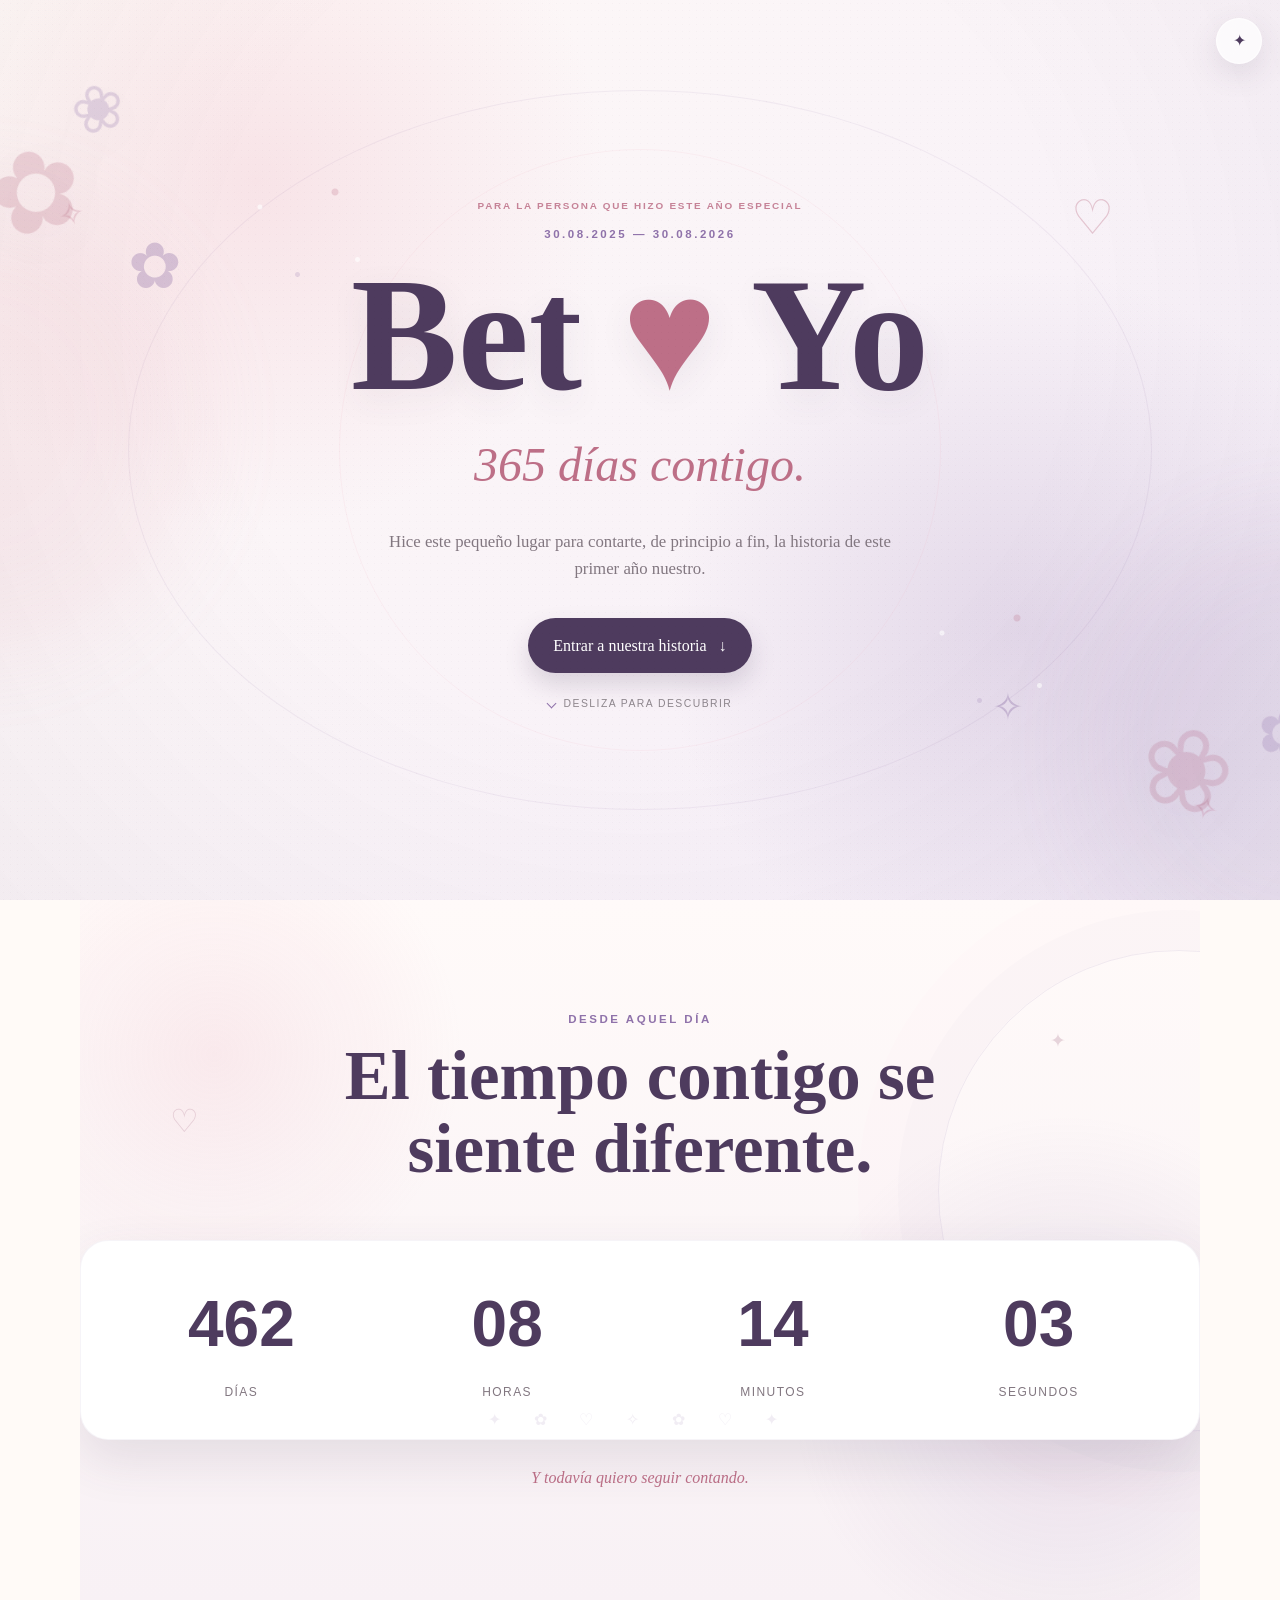
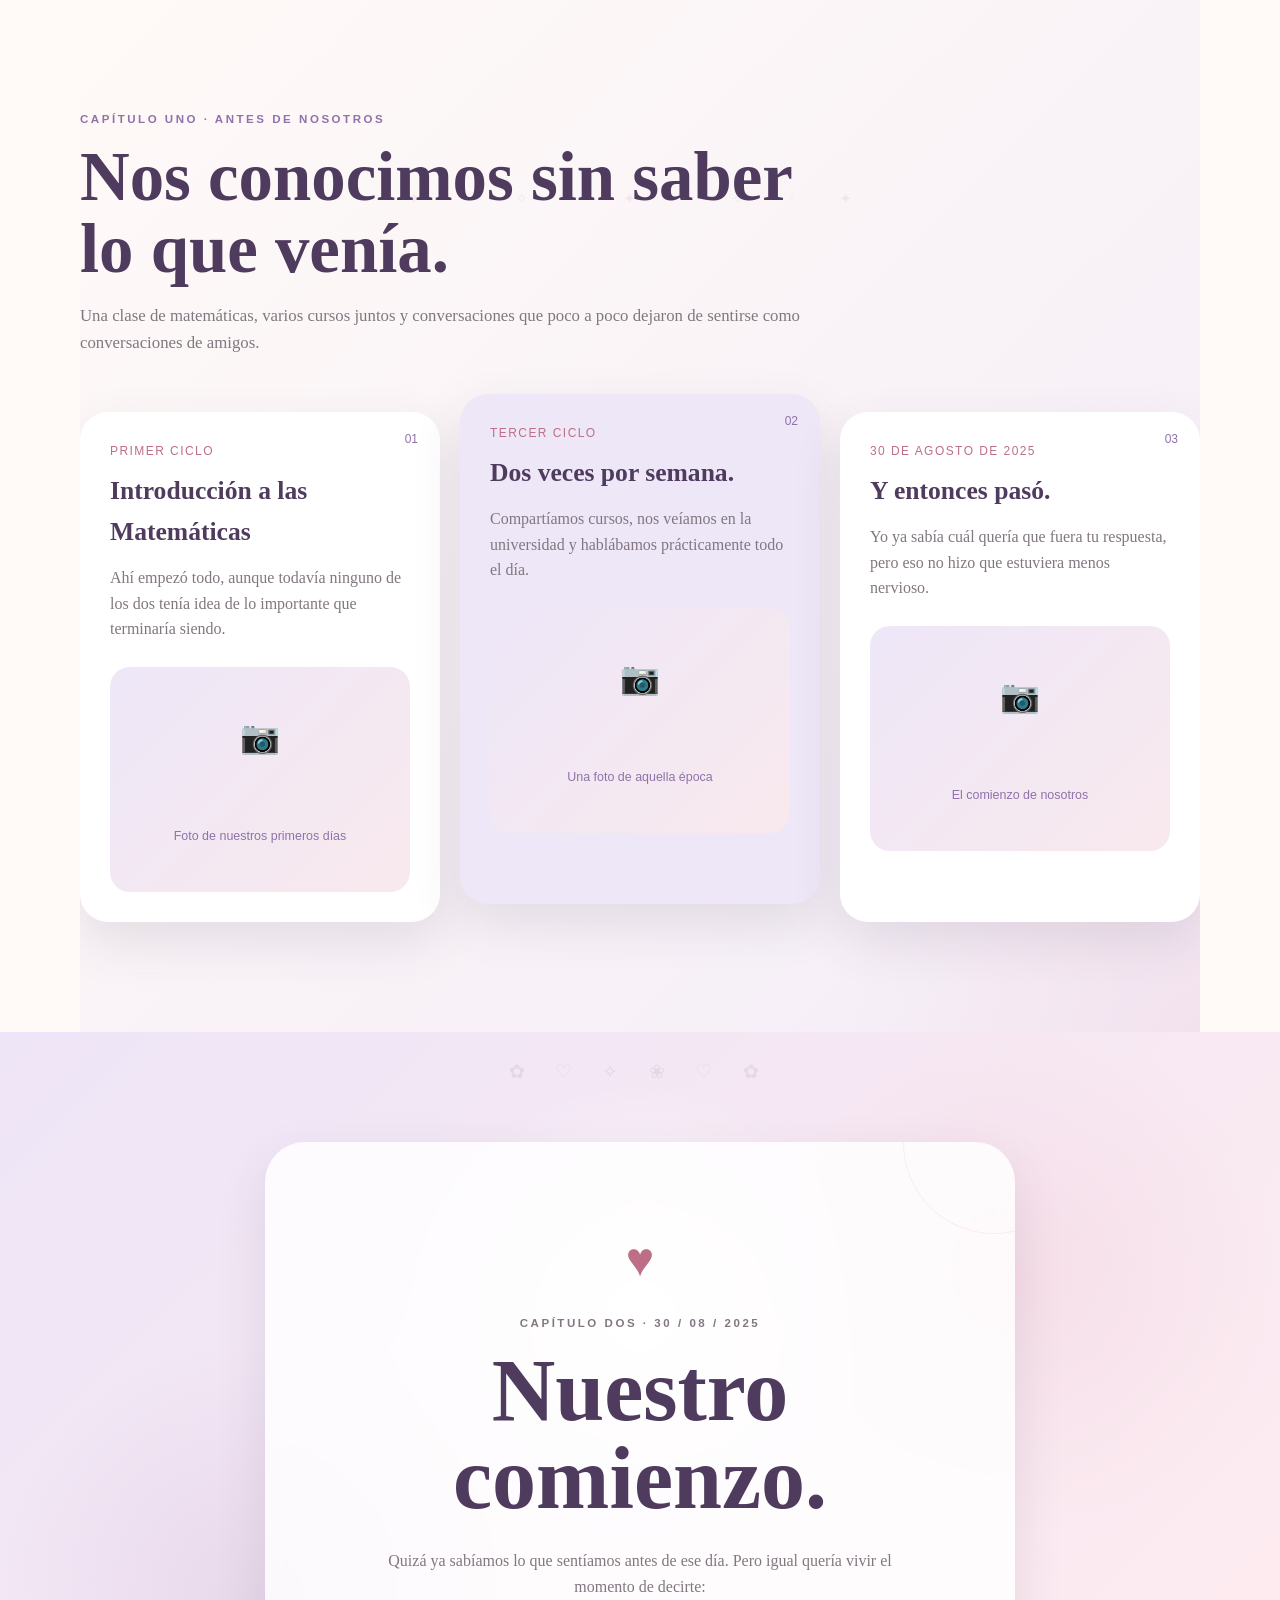
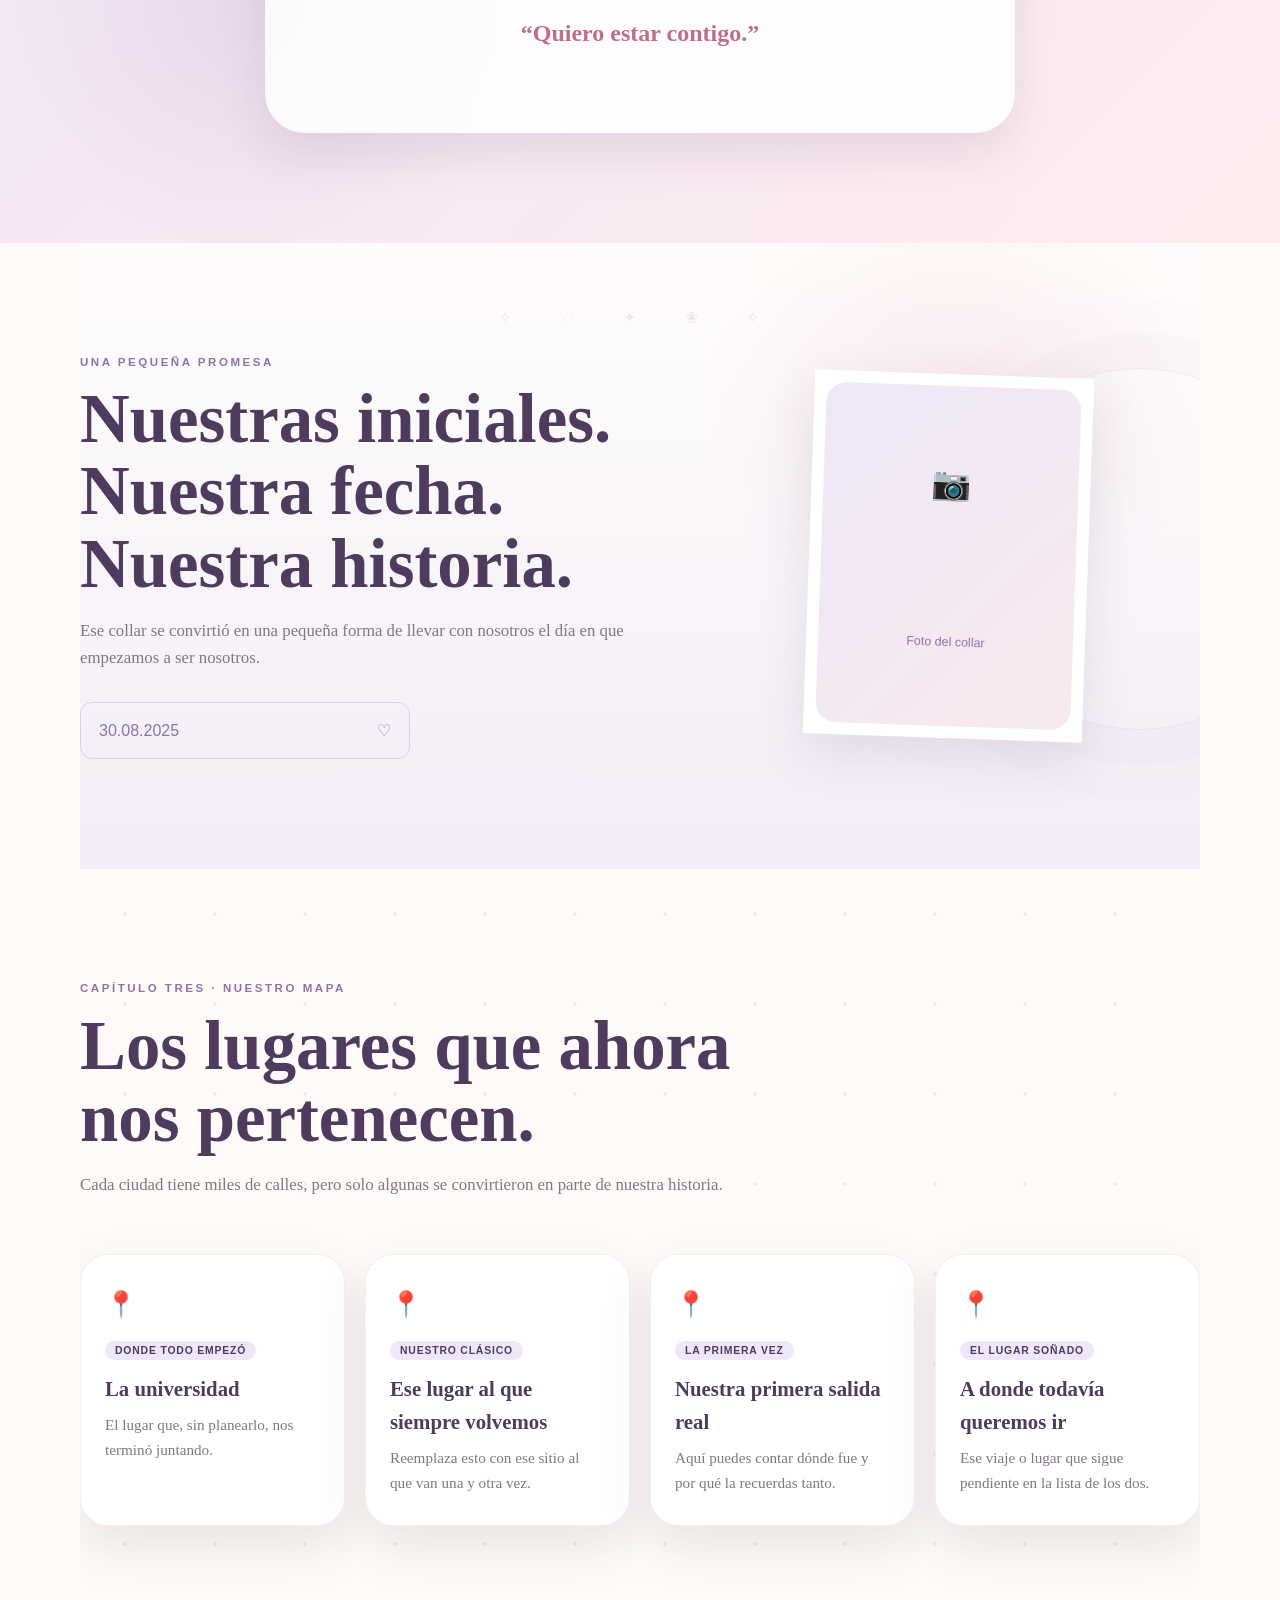
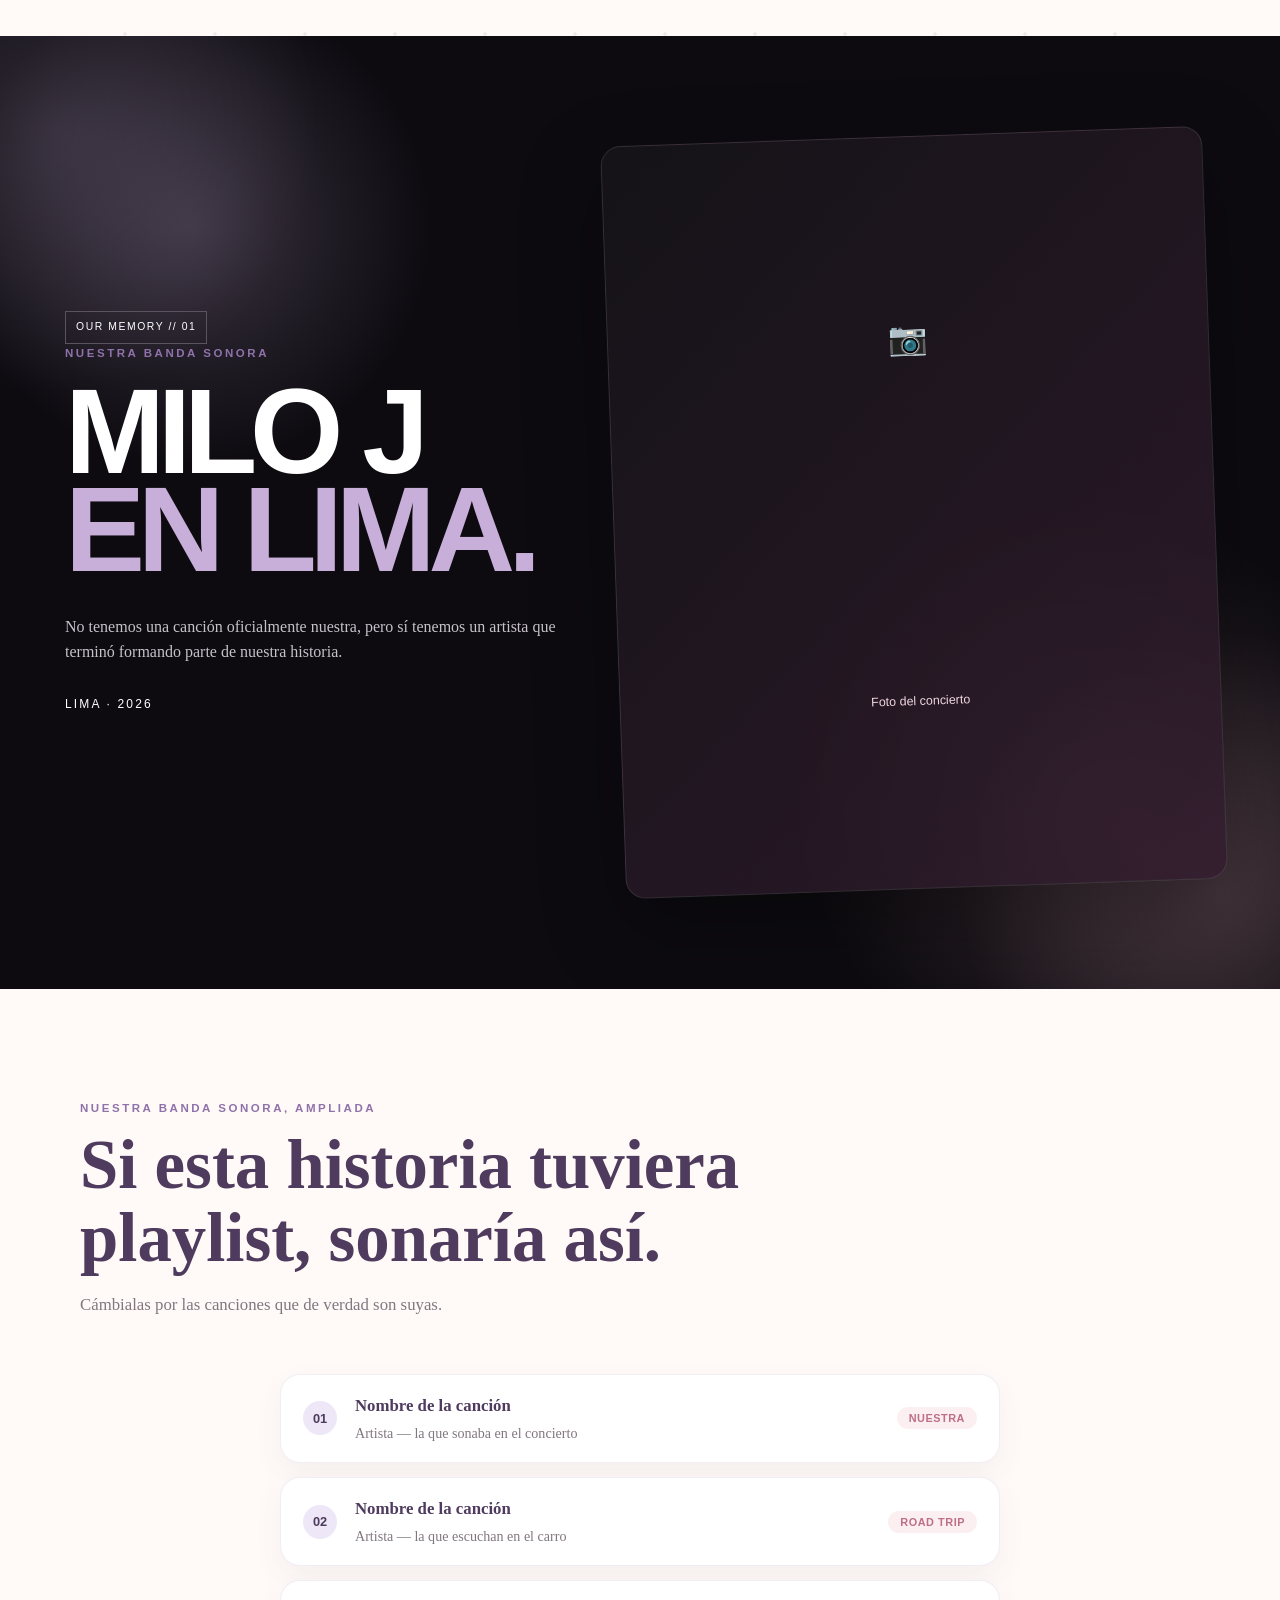
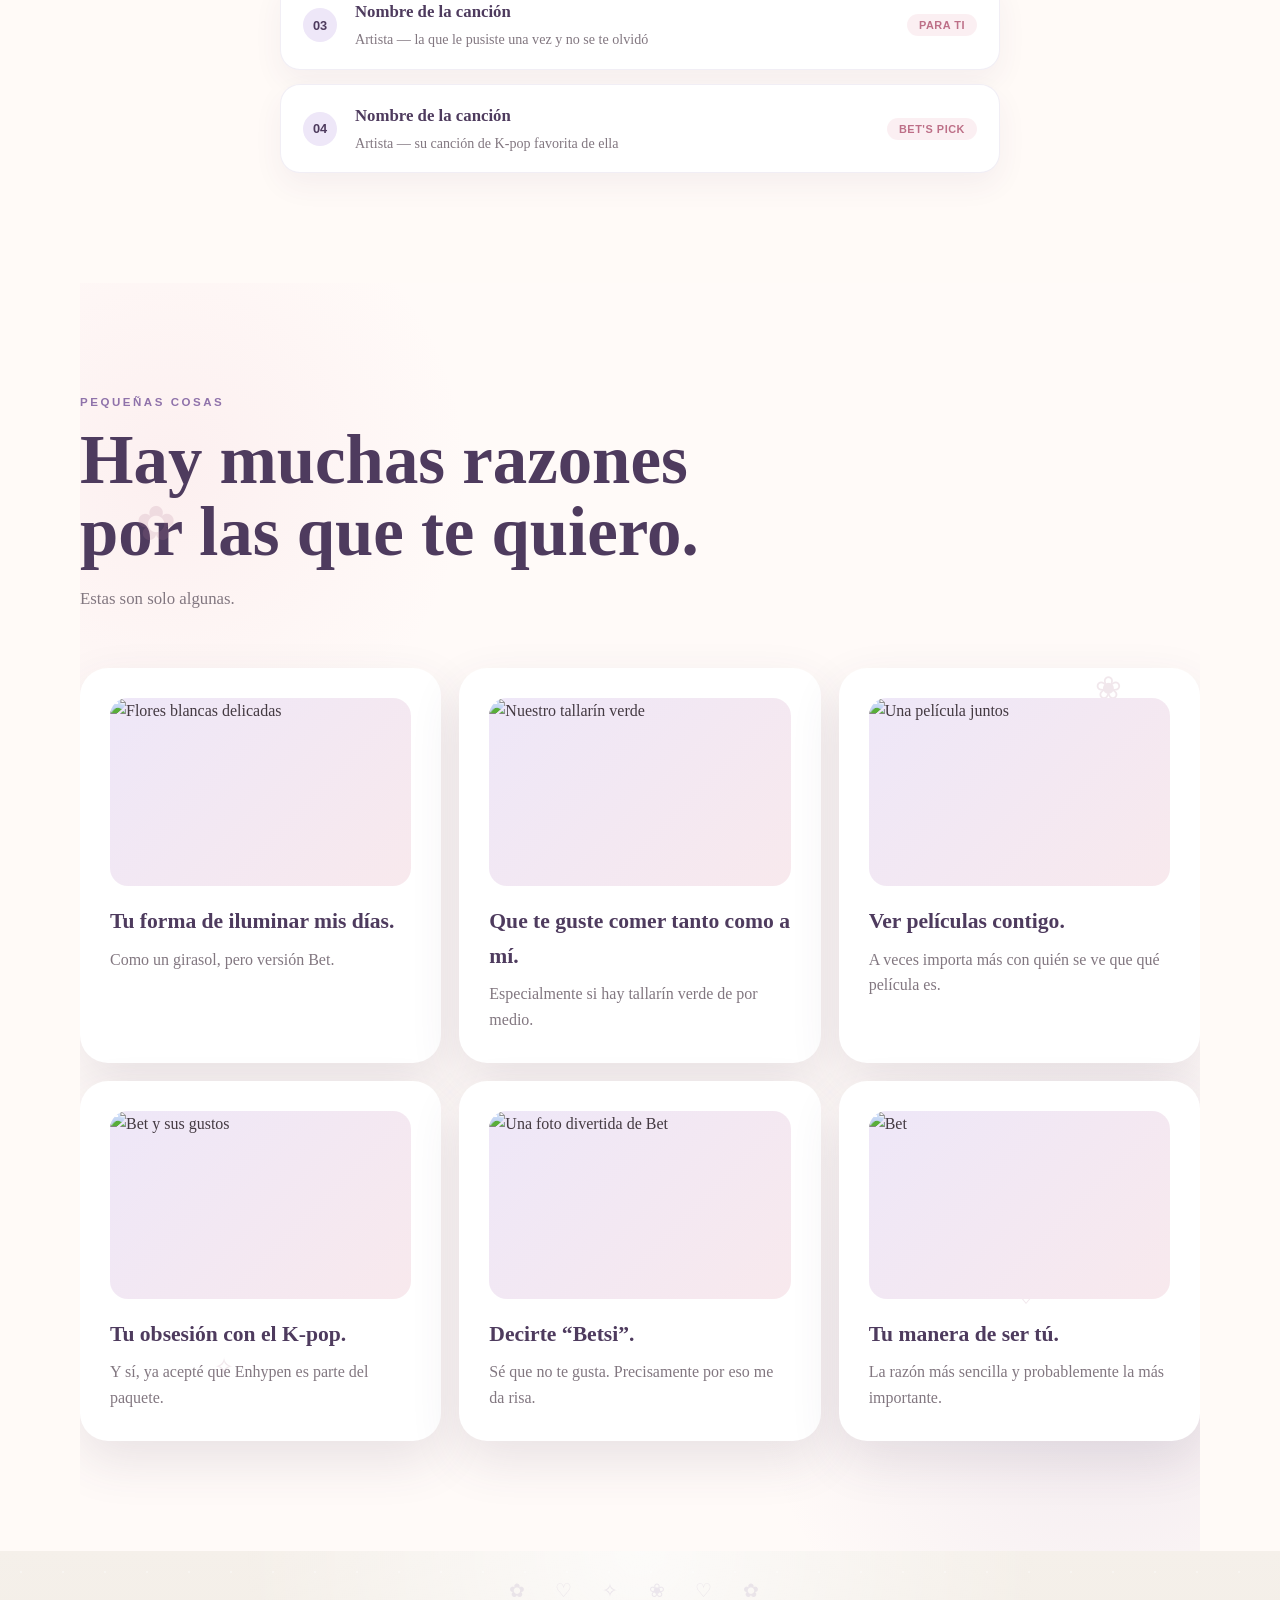
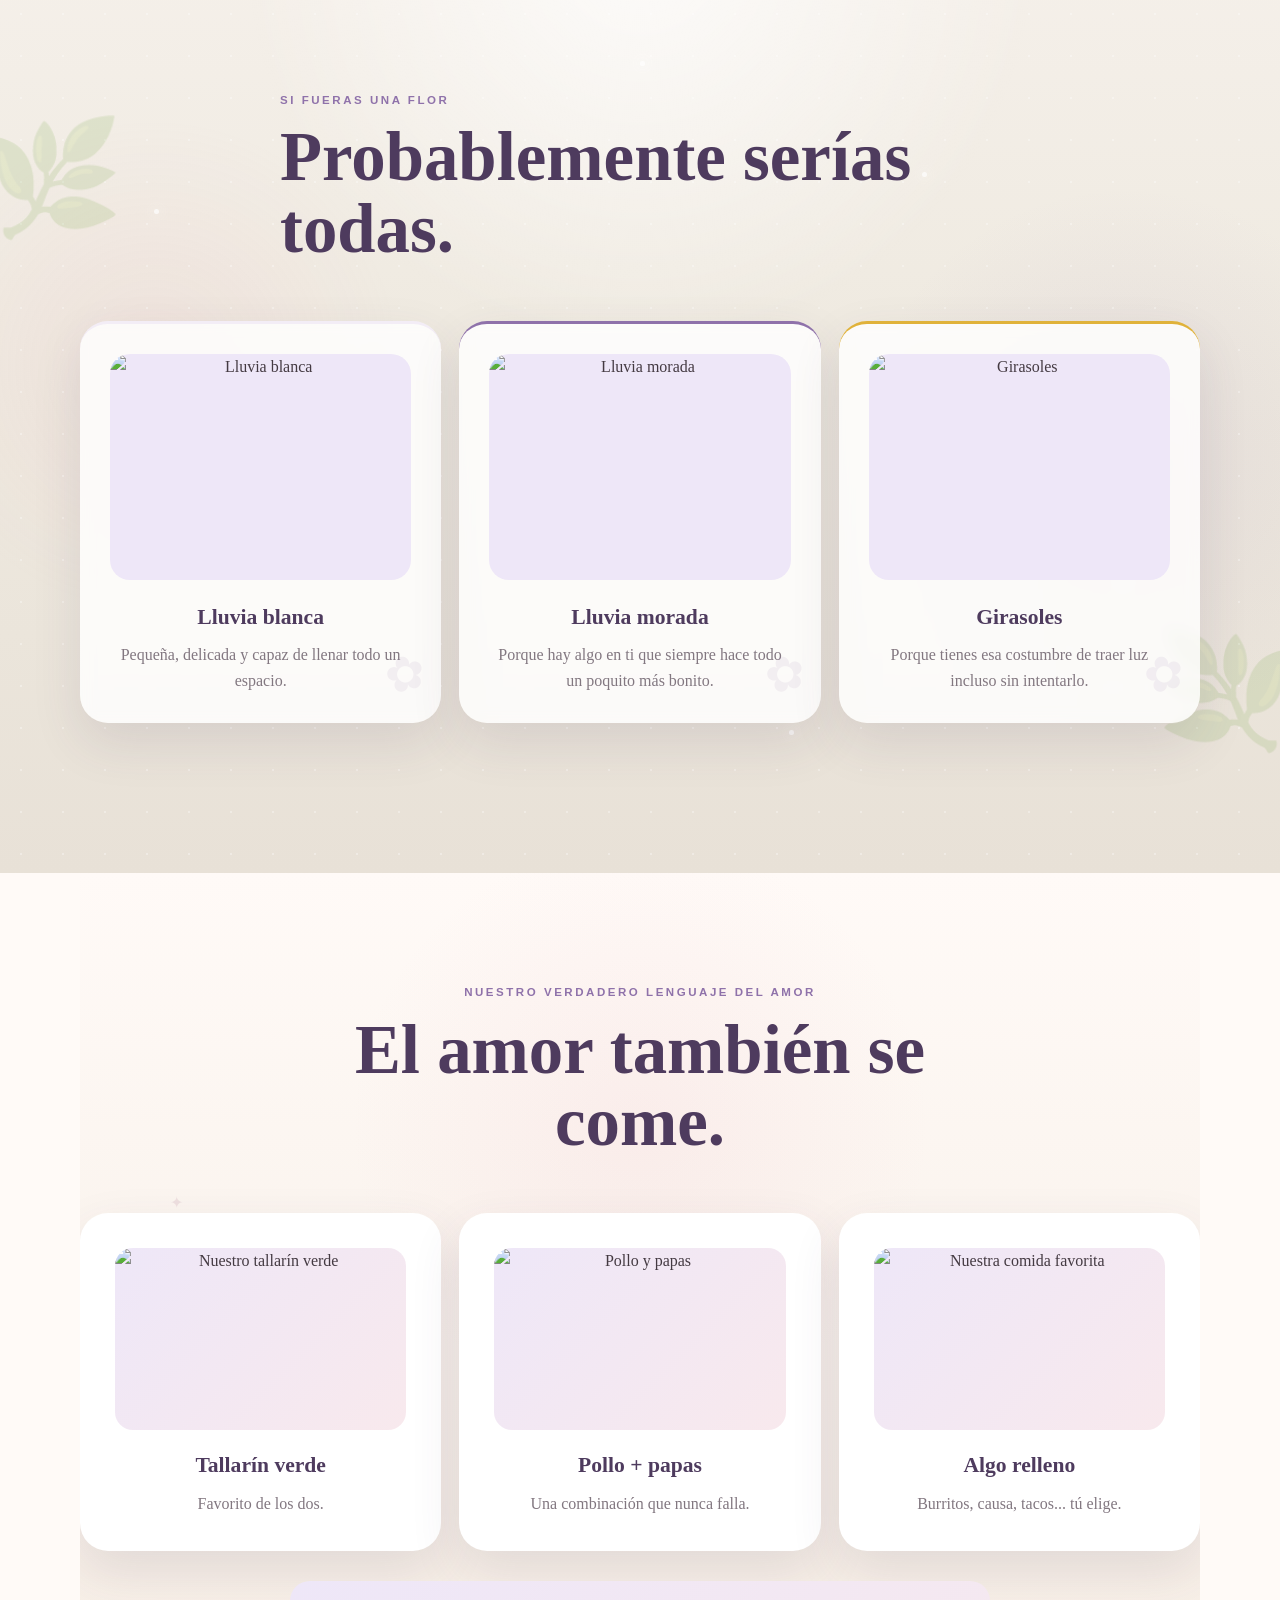
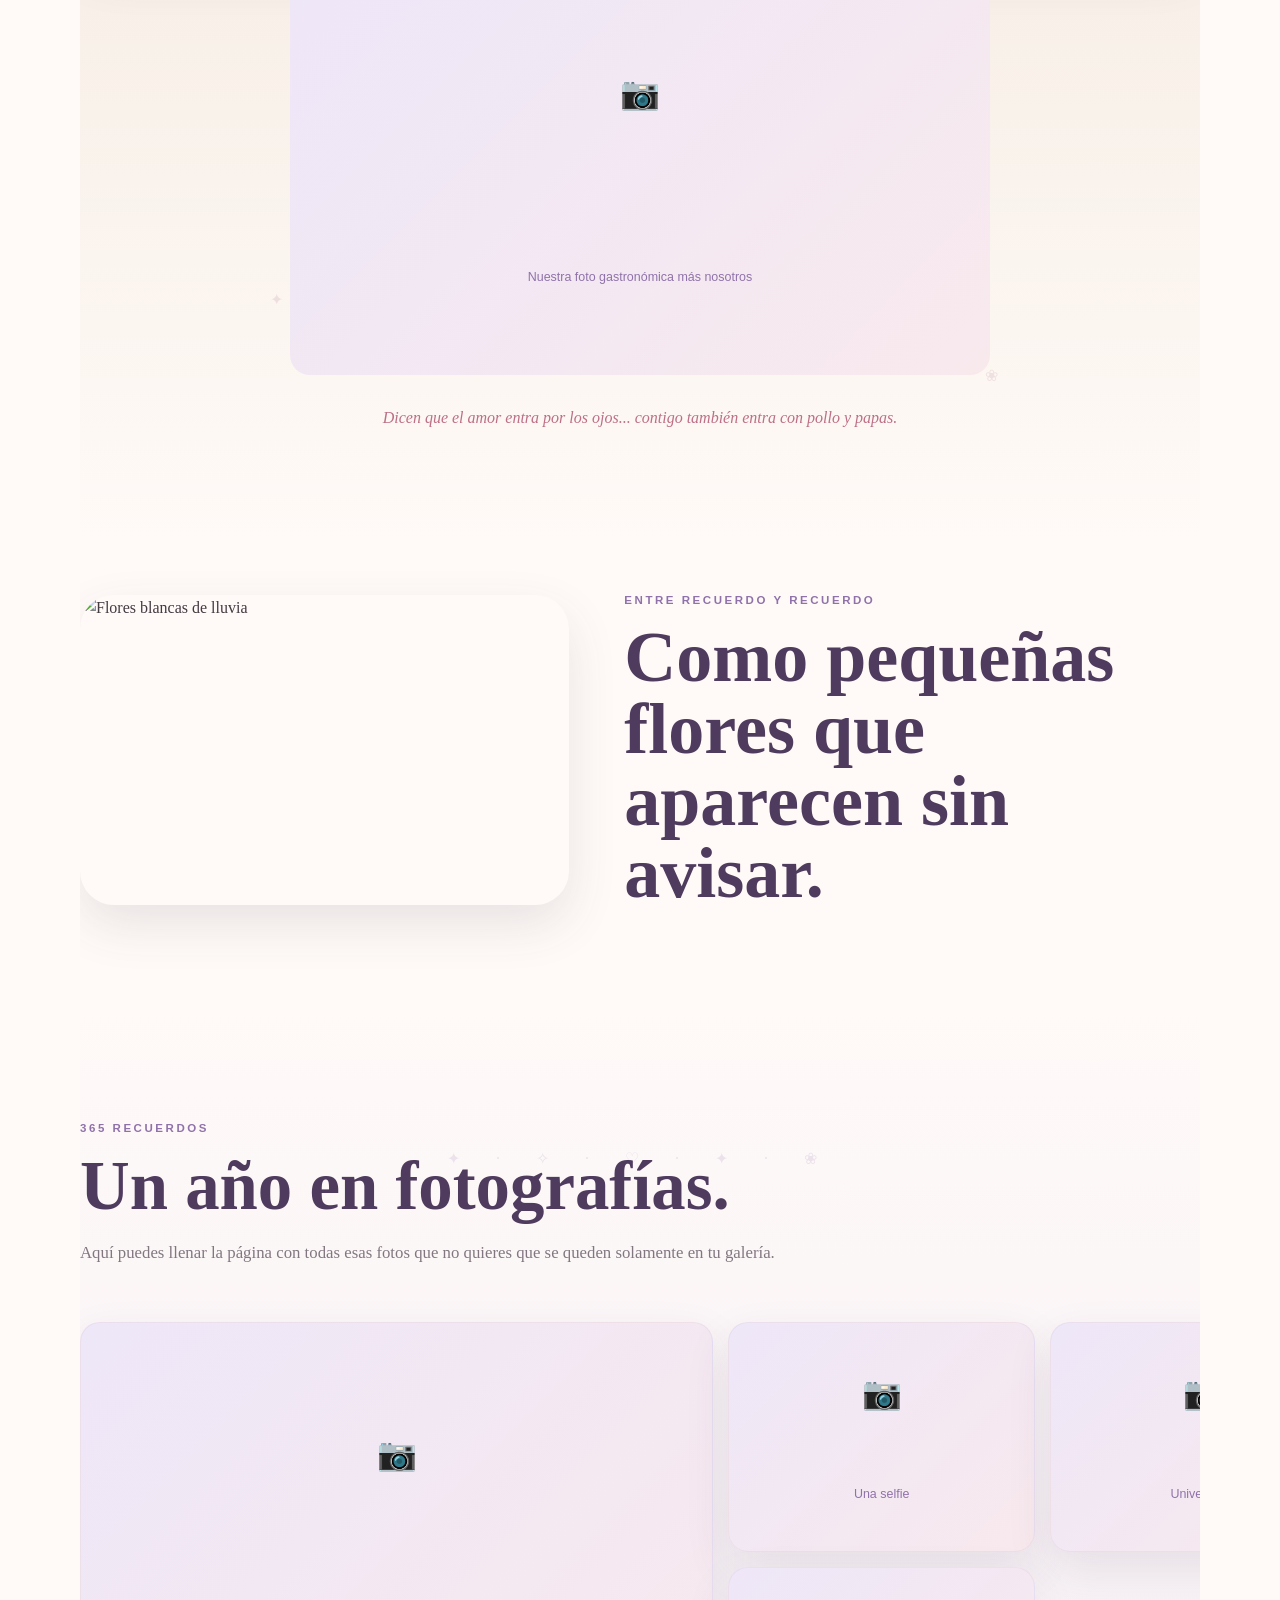
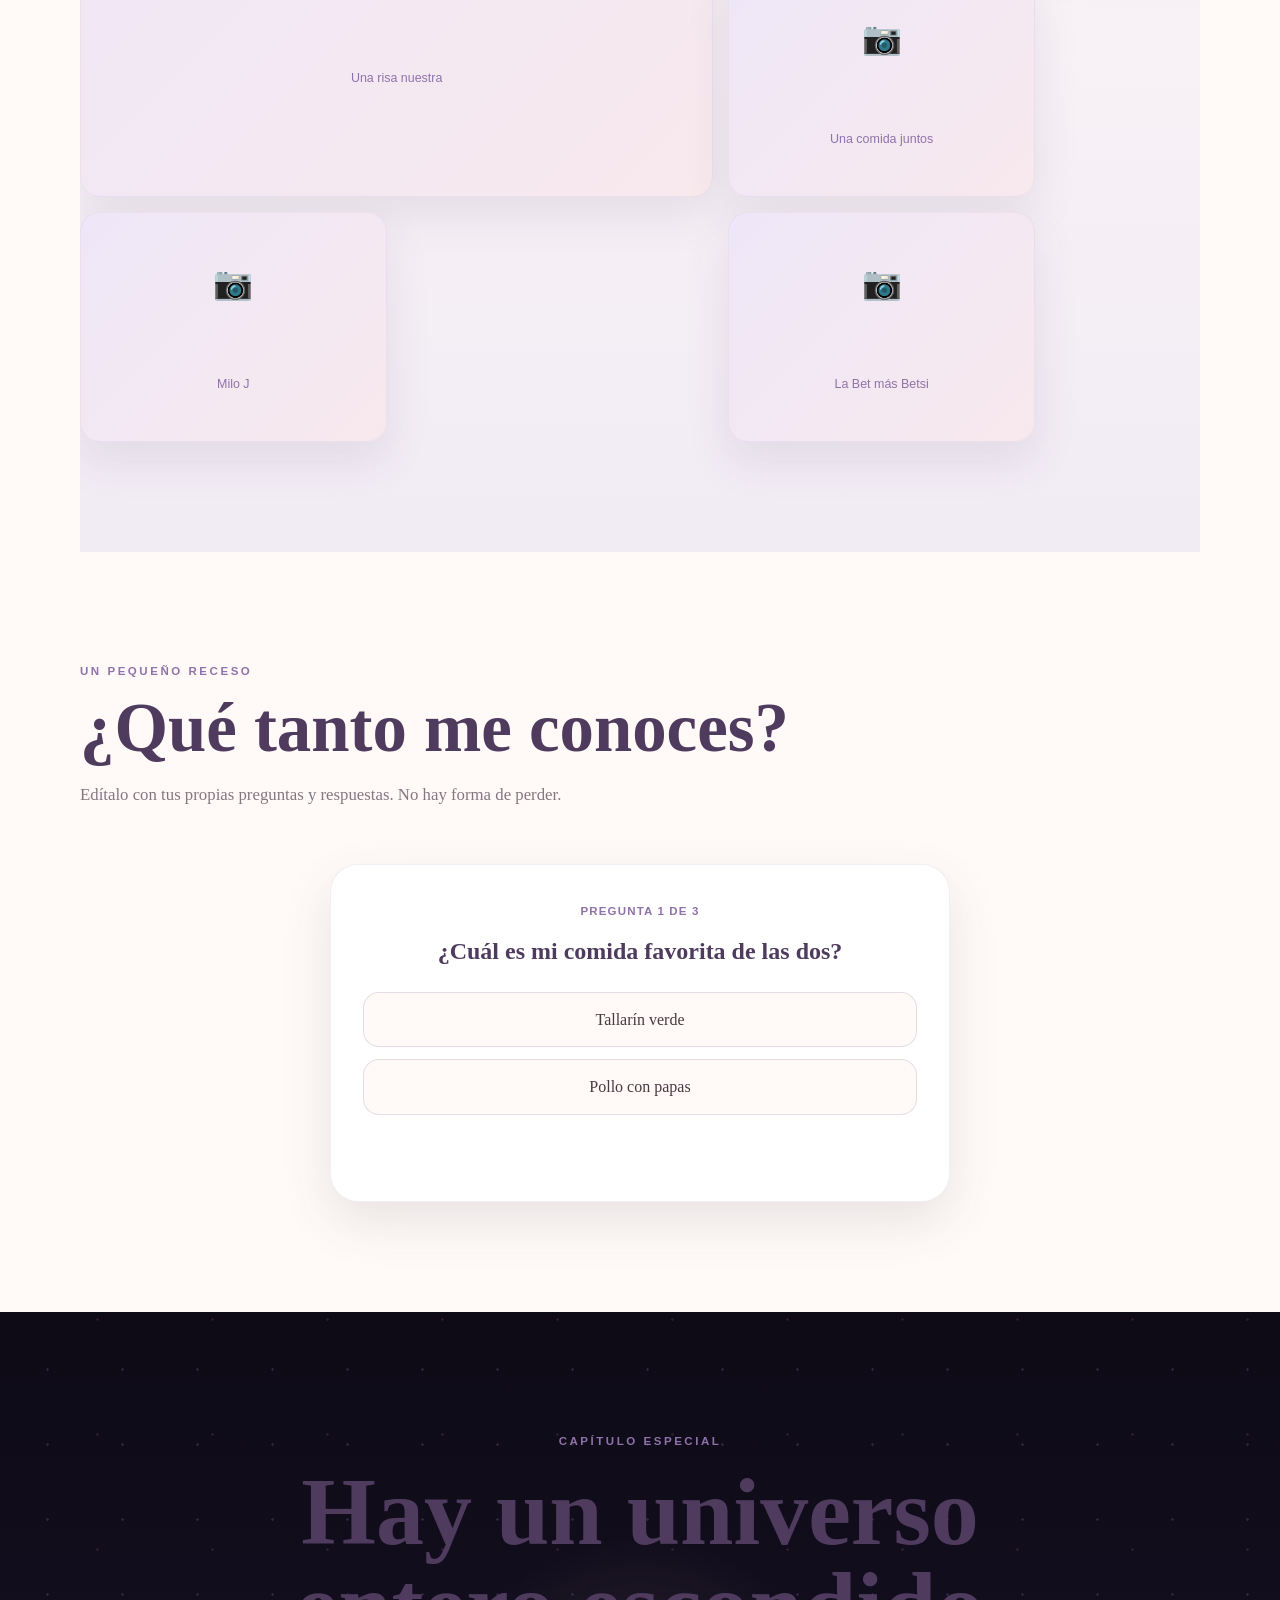
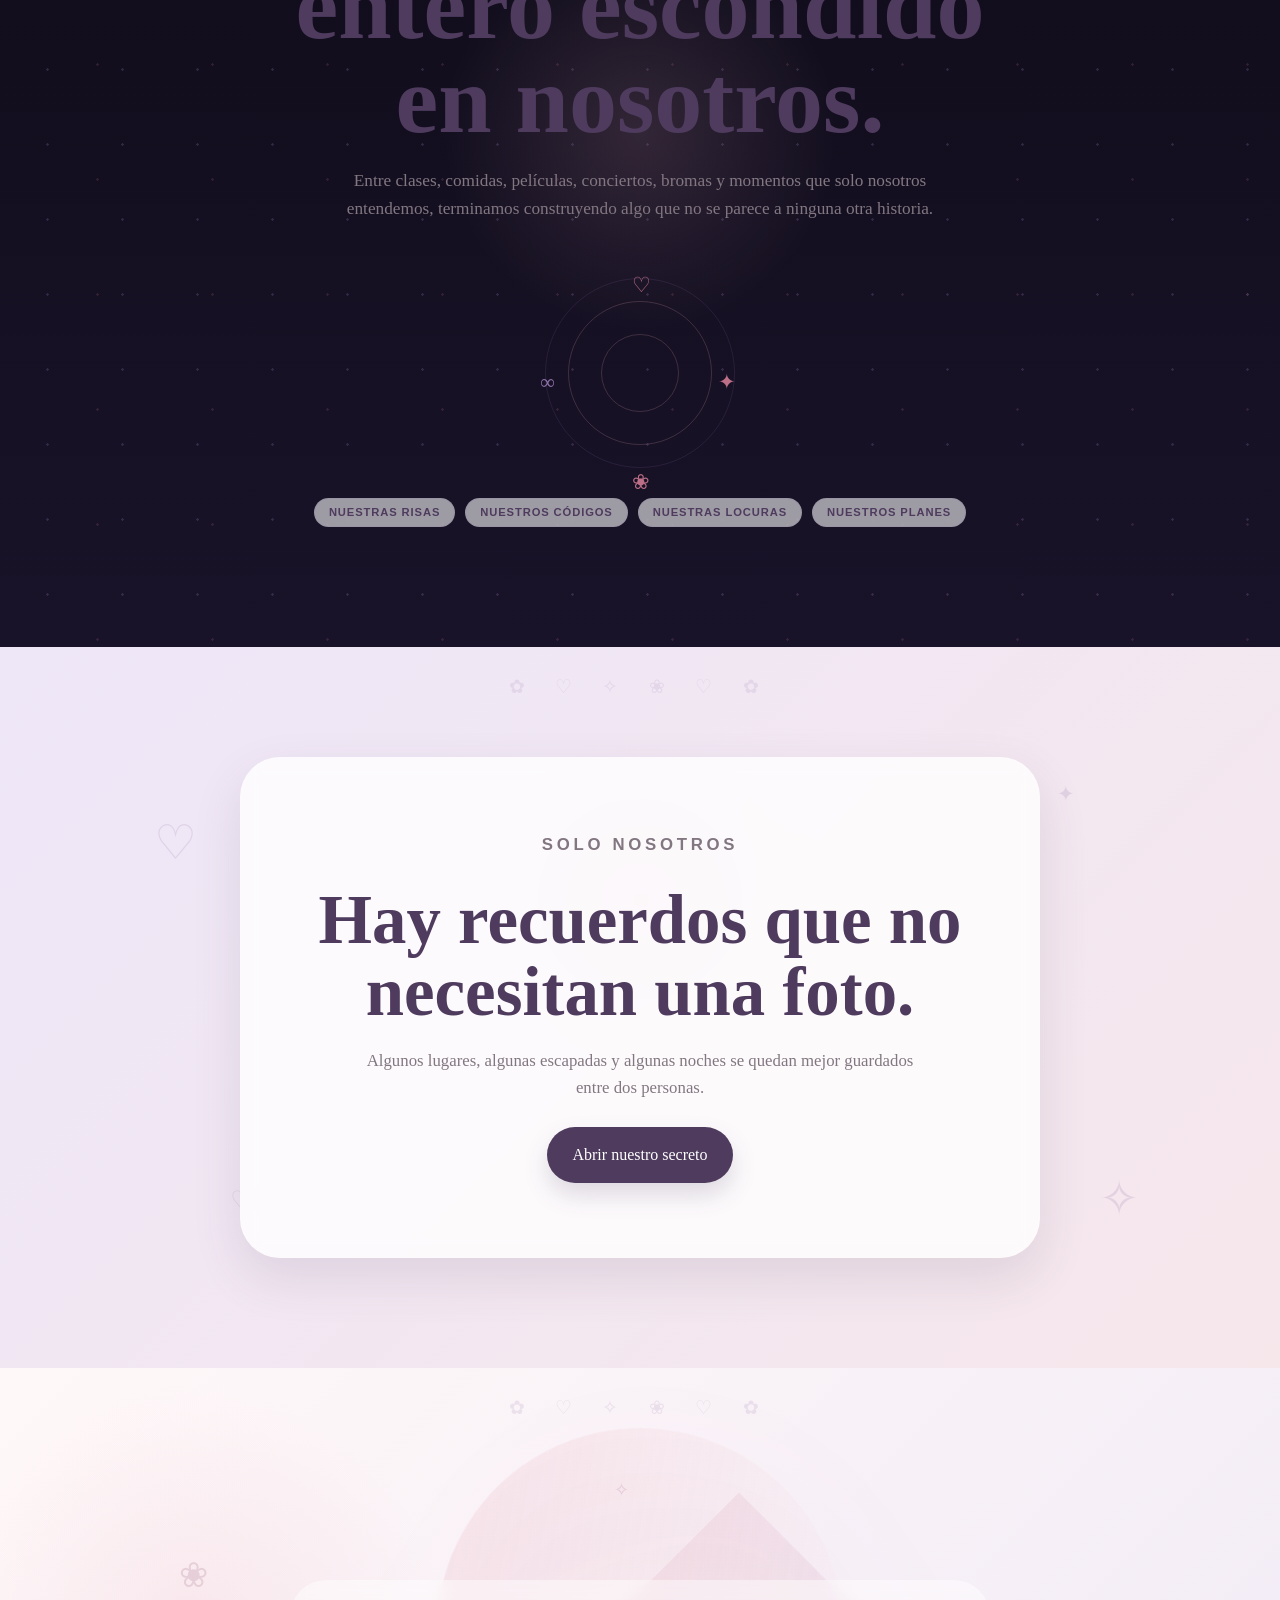
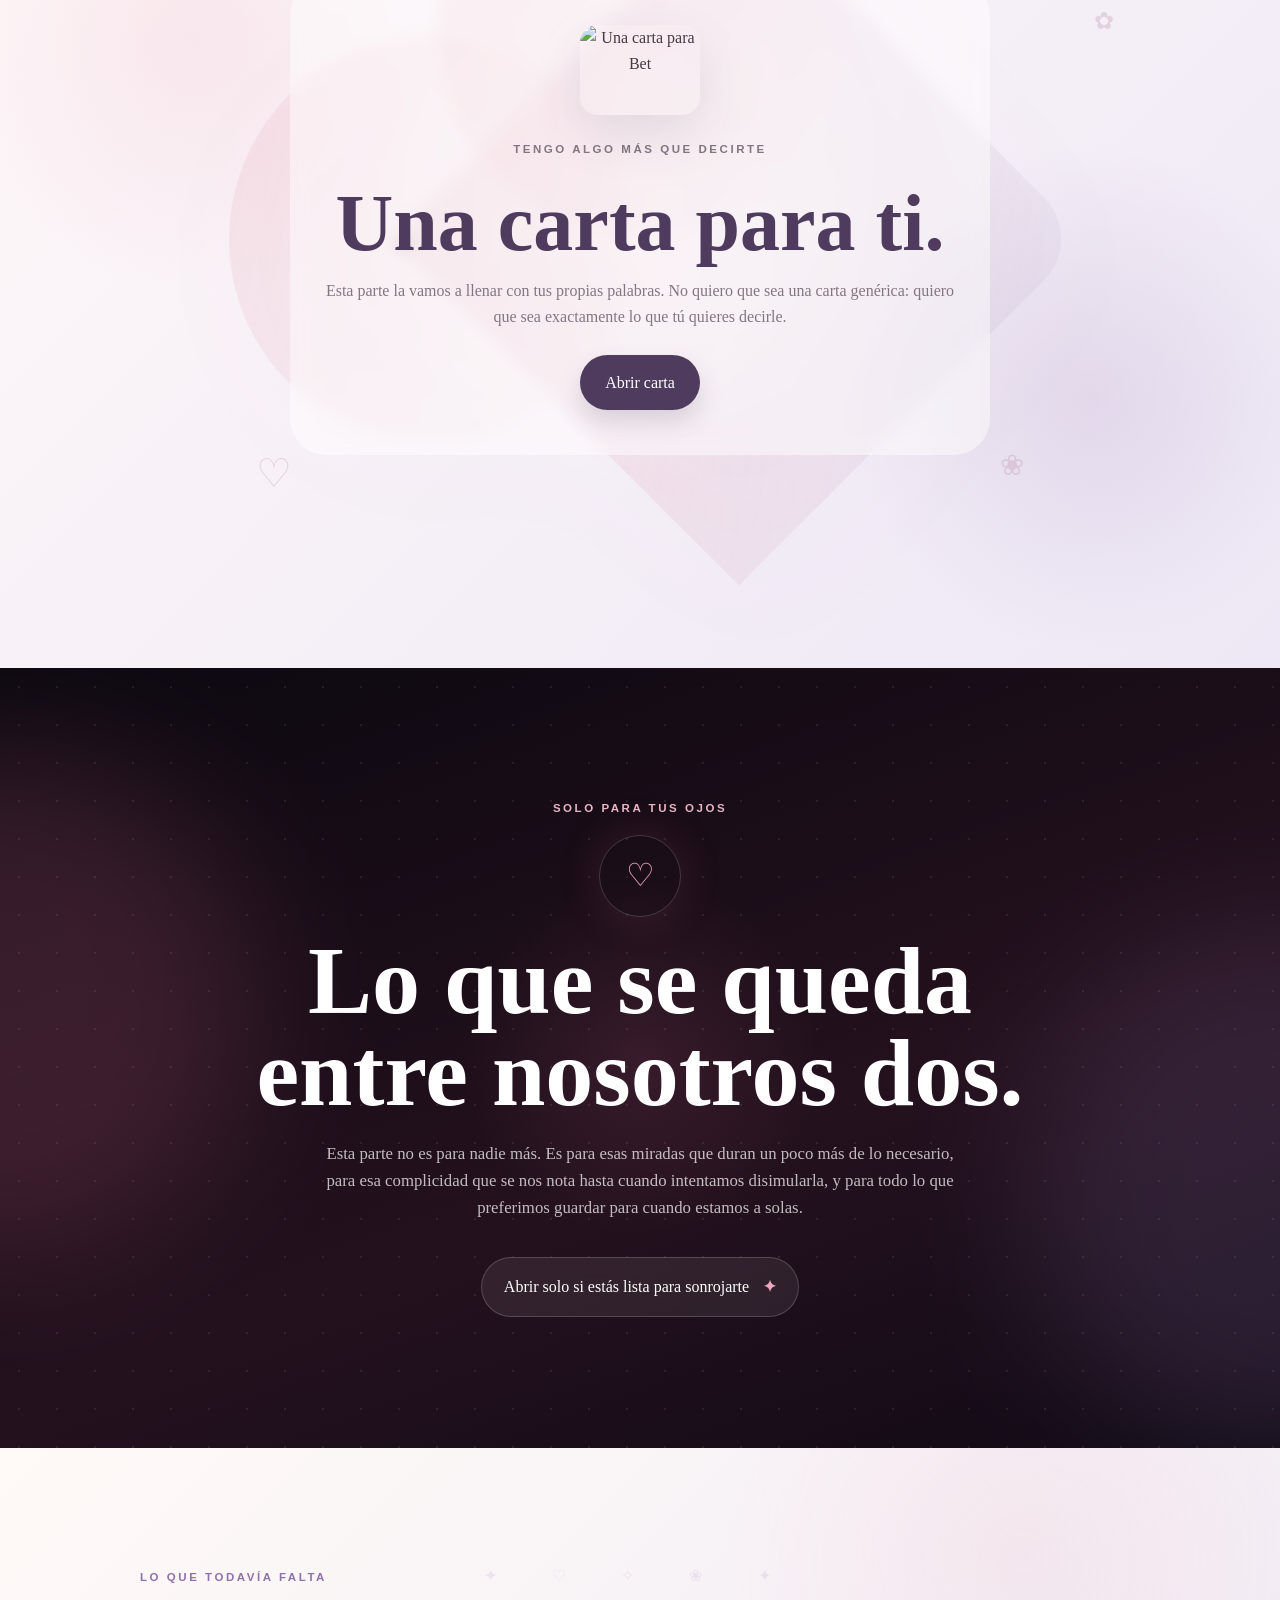
==== commit d0a7ec92: "Version 4 de mi pagina de mi amore" ====
--- a/index.html
+++ b/index.html
@@ -8,27 +8,40 @@
     <link rel="stylesheet" href="assets/css/styles.css">
 </head>
 <body>
+    <!-- CAPAS DECORATIVAS GLOBALES -->
+    <div class="ambient-background" aria-hidden="true"></div>
+    <div class="particle-layer" id="particleLayer" aria-hidden="true"></div>
+    <div class="cursor-glow" id="cursorGlow" aria-hidden="true"></div>
+    <div class="scroll-progress" id="scrollProgress" aria-hidden="true"></div>
+    <button class="music-orbit" id="sparkleButton" type="button" aria-label="Crear una lluvia de flores">✦</button>
+    <div class="floating-quote" id="floatingQuote" aria-hidden="true">hecho para ti ♡</div>
 
     <!-- INTRO / HERO -->
     <header class="hero" id="inicio">
-        <img class="floral-corner floral-corner-left" src="https://images.pexels.com/photos/15724963/pexels-photo-15724963.jpeg?auto=compress&cs=tinysrgb&w=900" alt="" aria-hidden="true">
-        <img class="floral-corner floral-corner-right" src="https://images.pexels.com/photos/20304134/pexels-photo-20304134.jpeg?auto=compress&cs=tinysrgb&w=900" alt="" aria-hidden="true">
+        <div class="floral-corner floral-corner-left" aria-hidden="true"><span>✿</span><i>❀</i><b>✧</b></div>
+        <div class="floral-corner floral-corner-right" aria-hidden="true"><span>❀</span><i>✿</i><b>✧</b></div>
         <div class="floral-sprinkle sprinkle-one"></div>
         <div class="floral-sprinkle sprinkle-two"></div>
 
+        <div class="hero-orbit orbit-a" aria-hidden="true">✿</div>
+        <div class="hero-orbit orbit-b" aria-hidden="true">♡</div>
+        <div class="hero-orbit orbit-c" aria-hidden="true">✧</div>
         <div class="hero-content">
+            <div class="hero-kicker">PARA LA PERSONA QUE HIZO ESTE AÑO ESPECIAL</div>
             <p class="eyebrow">30.08.2025 — 30.08.2026</p>
             <h1>Bet <span>♥</span> Yo</h1>
             <p class="hero-subtitle">365 días contigo.</p>
             <p class="hero-text">
-                Hice este pequeño lugar para guardar algunas de las cosas
-                que hicieron que este primer año fuera nuestro.
+                Hice este pequeño lugar para contarte, de principio a fin,
+                la historia de este primer año nuestro.
             </p>
 
-            <button class="main-button" id="startButton">
-                Entrar a nuestro primer año
+            <button class="main-button magnetic-button" id="startButton">
+                <span class="button-shine"></span>
+                Entrar a nuestra historia
                 <span>↓</span>
             </button>
+            <div class="scroll-hint"><span></span> desliza para descubrir</div>
         </div>
     </header>
 
@@ -36,6 +49,7 @@
 
         <!-- CONTADOR -->
         <section class="section counter-section reveal">
+            <div class="counter-orbits" aria-hidden="true"><span>♡</span><span>✦</span><span>❀</span></div>
             <div class="section-heading">
                 <p class="eyebrow">Desde aquel día</p>
                 <h2>El tiempo contigo se siente diferente.</h2>
@@ -63,10 +77,11 @@
             <p class="soft-text">Y todavía quiero seguir contando.</p>
         </section>
 
-        <!-- HISTORIA -->
+        <!-- CAPÍTULO 1: ANTES DE NOSOTROS -->
         <section class="section story-section reveal" id="historia">
-            <div class="section-heading">
-                <p class="eyebrow">Antes de nosotros</p>
+            <div class="story-stars" aria-hidden="true"></div>
+            <div class="section-heading">
+                <p class="eyebrow">Capítulo uno · Antes de nosotros</p>
                 <h2>Nos conocimos sin saber lo que venía.</h2>
                 <p>
                     Una clase de matemáticas, varios cursos juntos y conversaciones
@@ -122,11 +137,11 @@
             </div>
         </section>
 
-        <!-- DECLARACIÓN -->
+        <!-- CAPÍTULO 2: LA DECLARACIÓN -->
         <section class="love-section reveal">
             <div class="love-card">
                 <div class="love-symbol">♥</div>
-                <p class="eyebrow">30 / 08 / 2025</p>
+                <p class="eyebrow">Capítulo dos · 30 / 08 / 2025</p>
                 <h2>Nuestro comienzo.</h2>
                 <p>
                     Quizá ya sabíamos lo que sentíamos antes de ese día.
@@ -136,8 +151,9 @@
             </div>
         </section>
 
-        <!-- COLLAR -->
-        <section class="section reveal">
+        <!-- COLLAR / LA PROMESA -->
+        <section class="section reveal necklace-section">
+            <div class="section-sparkles" aria-hidden="true"></div>
             <div class="split-section">
                 <div class="split-text">
                     <p class="eyebrow">Una pequeña promesa</p>
@@ -159,6 +175,47 @@
                         Foto del collar
                     </div>
                 </div>
+            </div>
+        </section>
+
+        <!-- CAPÍTULO 3: LOS LUGARES -->
+        <section class="section places-section reveal" id="lugares">
+            <div class="places-constellation" aria-hidden="true"></div>
+            <div class="section-heading">
+                <p class="eyebrow">Capítulo tres · Nuestro mapa</p>
+                <h2>Los lugares que ahora nos pertenecen.</h2>
+                <p>
+                    Cada ciudad tiene miles de calles, pero solo algunas
+                    se convirtieron en parte de nuestra historia.
+                </p>
+            </div>
+
+            <!-- LUGARES: edita el nombre, la etiqueta y la descripción de cada uno con sus propios lugares. -->
+            <div class="places-grid">
+                <article class="place-card">
+                    <span class="place-pin">📍</span>
+                    <span class="place-tag">Donde todo empezó</span>
+                    <h3>La universidad</h3>
+                    <p>El lugar que, sin planearlo, nos terminó juntando.</p>
+                </article>
+                <article class="place-card">
+                    <span class="place-pin">📍</span>
+                    <span class="place-tag">Nuestro clásico</span>
+                    <h3>Ese lugar al que siempre volvemos</h3>
+                    <p>Reemplaza esto con ese sitio al que van una y otra vez.</p>
+                </article>
+                <article class="place-card">
+                    <span class="place-pin">📍</span>
+                    <span class="place-tag">La primera vez</span>
+                    <h3>Nuestra primera salida real</h3>
+                    <p>Aquí puedes contar dónde fue y por qué la recuerdas tanto.</p>
+                </article>
+                <article class="place-card">
+                    <span class="place-pin">📍</span>
+                    <span class="place-tag">El lugar soñado</span>
+                    <h3>A donde todavía queremos ir</h3>
+                    <p>Ese viaje o lugar que sigue pendiente en la lista de los dos.</p>
+                </article>
             </div>
         </section>
 
@@ -187,8 +244,54 @@
             </div>
         </section>
 
+        <!-- NUESTRA PLAYLIST -->
+        <section class="section playlist-section reveal" id="playlist">
+            <div class="section-heading">
+                <p class="eyebrow">Nuestra banda sonora, ampliada</p>
+                <h2>Si esta historia tuviera playlist, sonaría así.</h2>
+                <p>Cámbialas por las canciones que de verdad son suyas.</p>
+            </div>
+
+            <!-- PLAYLIST: reemplaza cada título/artista y la nota con sus canciones reales. -->
+            <ol class="playlist">
+                <li class="playlist-track">
+                    <span class="track-index">01</span>
+                    <div class="track-info">
+                        <strong>Nombre de la canción</strong>
+                        <span>Artista — la que sonaba en el concierto</span>
+                    </div>
+                    <span class="track-note">nuestra</span>
+                </li>
+                <li class="playlist-track">
+                    <span class="track-index">02</span>
+                    <div class="track-info">
+                        <strong>Nombre de la canción</strong>
+                        <span>Artista — la que escuchan en el carro</span>
+                    </div>
+                    <span class="track-note">road trip</span>
+                </li>
+                <li class="playlist-track">
+                    <span class="track-index">03</span>
+                    <div class="track-info">
+                        <strong>Nombre de la canción</strong>
+                        <span>Artista — la que le pusiste una vez y no se te olvidó</span>
+                    </div>
+                    <span class="track-note">para ti</span>
+                </li>
+                <li class="playlist-track">
+                    <span class="track-index">04</span>
+                    <div class="track-info">
+                        <strong>Nombre de la canción</strong>
+                        <span>Artista — su canción de K-pop favorita de ella</span>
+                    </div>
+                    <span class="track-note">Bet's pick</span>
+                </li>
+            </ol>
+        </section>
+
         <!-- COSAS QUE AMO -->
-        <section class="section reveal">
+        <section class="section reveal reasons-section">
+            <div class="floating-blooms" aria-hidden="true"><span>✿</span><span>❀</span><span>✧</span><span>♡</span></div>
             <div class="section-heading">
                 <p class="eyebrow">Pequeñas cosas</p>
                 <h2>Hay muchas razones por las que te quiero.</h2>
@@ -203,39 +306,42 @@
                 </article>
 
                 <article class="reason-card">
-                    <div class="card-photo"><!-- FOTO TUYA: tallarín verde que hayan compartido. --><img src="img/comida-tallarin-verde.jpg" alt="Nuestro tallarín verde"></div>
+                    <div class="card-photo"><!-- FOTO TUYA: tallarín verde que hayan compartido. --><img src="assets/img/comida-tallarin-verde.jpg" alt="Nuestro tallarín verde"></div>
                     <h3>Que te guste comer tanto como a mí.</h3>
                     <p>Especialmente si hay tallarín verde de por medio.</p>
                 </article>
 
                 <article class="reason-card">
-                    <div class="card-photo"><!-- FOTO TUYA: ustedes viendo una película o una salida al cine. --><img src="img/foto-pelicula.jpg" alt="Una película juntos"></div>
+                    <div class="card-photo"><!-- FOTO TUYA: ustedes viendo una película o una salida al cine. --><img src="assets/img/foto-pelicula.jpg" alt="Una película juntos"></div>
                     <h3>Ver películas contigo.</h3>
                     <p>A veces importa más con quién se ve que qué película es.</p>
                 </article>
 
                 <article class="reason-card">
-                    <div class="card-photo"><!-- FOTO TUYA: Bet relacionada con K-pop. --><img src="img/bet-kpop.jpg" alt="Bet y sus gustos"></div>
+                    <div class="card-photo"><!-- FOTO TUYA: Bet relacionada con K-pop. --><img src="assets/img/bet-kpop.jpg" alt="Bet y sus gustos"></div>
                     <h3>Tu obsesión con el K-pop.</h3>
                     <p>Y sí, ya acepté que Enhypen es parte del paquete.</p>
                 </article>
 
                 <article class="reason-card">
-                    <div class="card-photo"><!-- FOTO TUYA: la foto más graciosa de Bet. --><img src="img/bet-betsi.jpg" alt="Una foto divertida de Bet"></div>
+                    <div class="card-photo"><!-- FOTO TUYA: la foto más graciosa de Bet. --><img src="assets/img/bet-betsi.jpg" alt="Una foto divertida de Bet"></div>
                     <h3>Decirte “Betsi”.</h3>
                     <p>Sé que no te gusta. Precisamente por eso me da risa.</p>
                 </article>
 
                 <article class="reason-card">
-                    <div class="card-photo"><!-- FOTO TUYA: una foto espontánea de Bet. --><img src="img/bet-espontanea.jpg" alt="Bet"></div>
+                    <div class="card-photo"><!-- FOTO TUYA: una foto espontánea de Bet. --><img src="assets/img/bet-espontanea.jpg" alt="Bet"></div>
                     <h3>Tu manera de ser tú.</h3>
                     <p>La razón más sencilla y probablemente la más importante.</p>
                 </article>
             </div>
         </section>
 
-        <!-- FLORES -->
-        <section class="flower-section reveal">
+        <!-- FLORES / JARDÍN -->
+        <section class="flower-section reveal garden-section">
+            <div class="garden-sky" aria-hidden="true"></div>
+            <div class="garden-fireflies" aria-hidden="true"><span></span><span></span><span></span><span></span><span></span><span></span></div>
+            <div class="garden-vines" aria-hidden="true"><span>🌿</span><span>🌿</span></div>
             <div class="section-heading">
                 <p class="eyebrow">Si fueras una flor</p>
                 <h2>Probablemente serías todas.</h2>
@@ -249,13 +355,13 @@
                 </article>
 
                 <article class="flower-card purple-flower">
-                    <div class="flower-image"><!-- FOTO TUYA/INTERNET: lluvia morada --><img src="img/lluvia-morada.jpg" alt="Lluvia morada"></div>
+                    <div class="flower-image"><!-- FOTO TUYA/INTERNET: lluvia morada --><img src="assets/img/lluvia-morada.jpg" alt="Lluvia morada"></div>
                     <h3>Lluvia morada</h3>
                     <p>Porque hay algo en ti que siempre hace todo un poquito más bonito.</p>
                 </article>
 
                 <article class="flower-card sunflower">
-                    <div class="flower-image"><!-- FOTO TUYA/INTERNET: girasol --><img src="img/girasol.jpg" alt="Girasoles"></div>
+                    <div class="flower-image"><!-- FOTO TUYA/INTERNET: girasol --><img src="assets/img/girasol.jpg" alt="Girasoles"></div>
                     <h3>Girasoles</h3>
                     <p>Porque tienes esa costumbre de traer luz incluso sin intentarlo.</p>
                 </article>
@@ -264,6 +370,7 @@
 
         <!-- COMIDA -->
         <section class="section food-section reveal">
+            <div class="food-particles" aria-hidden="true"><span>✦</span><span>♡</span><span>✦</span><span>❀</span><span>·</span></div>
             <div class="section-heading">
                 <p class="eyebrow">Nuestro verdadero lenguaje del amor</p>
                 <h2>El amor también se come.</h2>
@@ -271,17 +378,17 @@
 
             <div class="food-grid">
                 <article class="food-card">
-                    <div class="card-photo"><!-- FOTO TUYA: tallarín verde que hayan compartido. --><img src="img/comida-tallarin-verde.jpg" alt="Nuestro tallarín verde"></div>
+                    <div class="card-photo"><!-- FOTO TUYA: tallarín verde que hayan compartido. --><img src="assets/img/comida-tallarin-verde.jpg" alt="Nuestro tallarín verde"></div>
                     <h3>Tallarín verde</h3>
                     <p>Favorito de los dos.</p>
                 </article>
                 <article class="food-card">
-                    <div class="card-photo"><!-- FOTO TUYA: pollo con papas o una comida frita que hayan disfrutado. --><img src="img/comida-pollo-papas.jpg" alt="Pollo y papas"></div>
+                    <div class="card-photo"><!-- FOTO TUYA: pollo con papas o una comida frita que hayan disfrutado. --><img src="assets/img/comida-pollo-papas.jpg" alt="Pollo y papas"></div>
                     <h3>Pollo + papas</h3>
                     <p>Una combinación que nunca falla.</p>
                 </article>
                 <article class="food-card">
-                    <div class="card-photo"><!-- FOTO TUYA: burrito, causa, tacos o comida rellena. --><img src="img/comida-rellena.jpg" alt="Nuestra comida favorita"></div>
+                    <div class="card-photo"><!-- FOTO TUYA: burrito, causa, tacos o comida rellena. --><img src="assets/img/comida-rellena.jpg" alt="Nuestra comida favorita"></div>
                     <h3>Algo relleno</h3>
                     <p>Burritos, causa, tacos... tú elige.</p>
                 </article>
@@ -294,28 +401,6 @@
             </div>
 
             <p class="food-joke">Dicen que el amor entra por los ojos... contigo también entra con pollo y papas.</p>
-        </section>
-
-        <!-- SECRETOS -->
-        <section class="secret-section reveal">
-            <div class="secret-card">
-                <p class="eyebrow">Solo nosotros</p>
-                <h2>Hay recuerdos que no necesitan una foto.</h2>
-                <p>
-                    Algunos lugares, algunas escapadas y algunas noches
-                    se quedan mejor guardados entre dos personas.
-                </p>
-
-                <button class="secret-button" id="secretButton">Abrir nuestro secreto</button>
-
-                <div class="secret-message" id="secretMessage">
-                    <div class="card-photo"><!-- FOTO TUYA: una foto espontánea de Bet. --><img src="img/bet-espontanea.jpg" alt="Bet"></div>
-                    <p>
-                        Hay historias que no voy a poner aquí.
-                        Algunas son solamente nuestras.
-                    </p>
-                </div>
-            </div>
         </section>
 
         <!-- DETALLE FLORAL -->
@@ -329,6 +414,7 @@
 
         <!-- GALERÍA -->
         <section class="section gallery-section reveal">
+            <div class="gallery-stars" aria-hidden="true"></div>
             <div class="section-heading">
                 <p class="eyebrow">365 recuerdos</p>
                 <h2>Un año en fotografías.</h2>
@@ -354,10 +440,103 @@
             </div>
         </section>
 
+        <!-- ¿CUÁNTO ME CONOCES? -->
+        <section class="section quiz-section reveal" id="quiz">
+            <div class="section-heading">
+                <p class="eyebrow">Un pequeño receso</p>
+                <h2>¿Qué tanto me conoces?</h2>
+                <p>Edítalo con tus propias preguntas y respuestas. No hay forma de perder.</p>
+            </div>
+
+            <div class="quiz-card" id="quizCard">
+                <div class="quiz-progress"><span id="quizProgress">Pregunta 1 de 3</span></div>
+
+                <!-- QUIZ: cambia las preguntas, opciones y la opción correcta (data-correct="true") por las tuyas. -->
+                <div class="quiz-question" data-question="1">
+                    <h3>¿Cuál es mi comida favorita de las dos?</h3>
+                    <div class="quiz-options">
+                        <button type="button" class="quiz-option" data-correct="true">Tallarín verde</button>
+                        <button type="button" class="quiz-option">Pollo con papas</button>
+                    </div>
+                </div>
+
+                <div class="quiz-question" data-question="2" hidden>
+                    <h3>¿En qué ciclo empezamos a hablar más?</h3>
+                    <div class="quiz-options">
+                        <button type="button" class="quiz-option">Primer ciclo</button>
+                        <button type="button" class="quiz-option" data-correct="true">Tercer ciclo</button>
+                    </div>
+                </div>
+
+                <div class="quiz-question" data-question="3" hidden>
+                    <h3>¿Qué artista fuimos a ver en concierto?</h3>
+                    <div class="quiz-options">
+                        <button type="button" class="quiz-option" data-correct="true">Milo J</button>
+                        <button type="button" class="quiz-option">Otro artista</button>
+                    </div>
+                </div>
+
+                <p class="quiz-feedback" id="quizFeedback" aria-live="polite"></p>
+
+                <div class="quiz-result" id="quizResult" hidden>
+                    <h3>Sin importar el puntaje, gano yo.</h3>
+                    <p>Porque el premio de conocerte ya me lo gané este año.</p>
+                    <button type="button" class="secret-button" id="quizReplay">Jugar de nuevo</button>
+                </div>
+            </div>
+        </section>
+
+        <!-- CAPÍTULO: NUESTRO UNIVERSO -->
+        <section class="universe-section reveal" id="universo">
+            <div class="universe-stars" aria-hidden="true"></div>
+            <div class="universe-content">
+                <p class="eyebrow">Capítulo especial</p>
+                <h2>Hay un universo entero escondido en nosotros.</h2>
+                <p>
+                    Entre clases, comidas, películas, conciertos, bromas y momentos que solo nosotros entendemos,
+                    terminamos construyendo algo que no se parece a ninguna otra historia.
+                </p>
+                <div class="orbit-memory" aria-hidden="true">
+                    <span>♡</span><span>✦</span><span>❀</span><span>∞</span>
+                </div>
+                <div class="universe-pills">
+                    <span>nuestras risas</span>
+                    <span>nuestros códigos</span>
+                    <span>nuestras locuras</span>
+                    <span>nuestros planes</span>
+                </div>
+            </div>
+        </section>
+
+        <!-- SECRETOS PEQUEÑOS -->
+        <section class="secret-section reveal">
+            <div class="secret-ambient" aria-hidden="true"><span>♡</span><span>✦</span><span>♡</span><span>✧</span></div>
+            <div class="secret-card">
+                <p class="eyebrow">Solo nosotros</p>
+                <h2>Hay recuerdos que no necesitan una foto.</h2>
+                <p>
+                    Algunos lugares, algunas escapadas y algunas noches
+                    se quedan mejor guardados entre dos personas.
+                </p>
+
+                <button class="secret-button" id="secretButton">Abrir nuestro secreto</button>
+
+                <div class="secret-message" id="secretMessage">
+                    <div class="card-photo"><!-- FOTO TUYA: una foto espontánea de Bet. --><img src="assets/img/bet-espontanea.jpg" alt="Bet"></div>
+                    <p>
+                        Hay historias que no voy a poner aquí.
+                        Algunas son solamente nuestras.
+                    </p>
+                </div>
+            </div>
+        </section>
+
         <!-- CARTA -->
         <section class="letter-section reveal">
+            <div class="heart-background" aria-hidden="true"><span>♥</span></div>
+            <div class="letter-petals" aria-hidden="true"><i>❀</i><i>✿</i><i>♡</i><i>❀</i><i>✧</i></div>
             <div class="letter-card">
-                <div class="envelope-icon"><!-- FOTO/DETALLE: una foto de una carta o detalle para ella. --><img src="img/carta.jpg" alt="Una carta para Bet"></div>
+                <div class="envelope-icon"><!-- FOTO/DETALLE: una foto de una carta o detalle para ella. --><img src="assets/img/carta.jpg" alt="Una carta para Bet"></div>
                 <p class="eyebrow">Tengo algo más que decirte</p>
                 <h2>Una carta para ti.</h2>
                 <p>
@@ -388,6 +567,59 @@
                 </p>
 
                 <p class="letter-signature">Con amor,<br>yo. ❤️</p>
+            </div>
+        </section>
+
+        <!-- CAPÍTULO ÍNTIMO -->
+        <section class="midnight-section reveal" id="nuestro-secreto">
+            <div class="midnight-glow midnight-glow-one" aria-hidden="true"></div>
+            <div class="midnight-glow midnight-glow-two" aria-hidden="true"></div>
+            <div class="midnight-content">
+                <p class="eyebrow">Solo para tus ojos</p>
+                <span class="secret-lock">♡</span>
+                <h2>Lo que se queda entre nosotros dos.</h2>
+                <p class="midnight-intro">
+                    Esta parte no es para nadie más. Es para esas miradas que duran
+                    un poco más de lo necesario, para esa complicidad que se nos nota
+                    hasta cuando intentamos disimularla, y para todo lo que preferimos
+                    guardar para cuando estamos a solas.
+                </p>
+
+                <button class="midnight-button" id="midnightButton" type="button">
+                    <span>Abrir solo si estás lista para sonrojarte</span>
+                    <b>✦</b>
+                </button>
+
+                <!-- ZONA ÍNTIMA: este es tu espacio para personalizarlo con tus propias palabras, fotos o detalles. Mantenlo sugerente y tierno, a tu gusto. -->
+                <div class="midnight-reveal" id="midnightReveal" aria-hidden="true">
+                    <p class="whisper">psst... cierra la puerta antes de seguir leyendo</p>
+                    <h3>Contigo se me olvida hasta la hora.</h3>
+                    <p>
+                        Hay una versión de nosotros que solo existe cuando nadie más está mirando:
+                        la que se queda en silencios largos, en la piel un poco más cerca de lo normal
+                        y en esa sonrisa tuya que ya sé leer perfecto cuando algo se te ocurrió.
+                    </p>
+                    <p>
+                        No necesito contarle a nadie nuestras locuras. Me basta con saber que, de todo
+                        este año, esos son los minutos que más rápido se me pasan contigo.
+                    </p>
+                    <div class="secret-orbit" aria-hidden="true"><span>♥</span><i>✦</i><b>♡</b></div>
+                    <small>cierra esta parte con una sonrisa... tú sabes por qué.</small>
+                </div>
+            </div>
+        </section>
+
+        <!-- CAPÍTULO: FUTURO -->
+        <section class="future-section reveal">
+            <div class="future-card">
+                <p class="eyebrow">Lo que todavía falta</p>
+                <h2>Este año fue solo el prólogo.</h2>
+                <div class="future-road">
+                    <div><span>01</span><strong>más viajes</strong><small>lugares que todavía no conocemos</small></div>
+                    <div><span>02</span><strong>más conciertos</strong><small>más canciones para recordar</small></div>
+                    <div><span>03</span><strong>más locuras</strong><small>porque contigo nunca faltan</small></div>
+                    <div><span>∞</span><strong>mucho más nosotros</strong><small>esa es mi parte favorita</small></div>
+                </div>
             </div>
         </section>
 
@@ -407,6 +639,7 @@
     </main>
 
     <footer>
+        <div class="footer-heart">♥</div>
         Hecho con amor para Bet · 30.08.2026
     </footer>
 
--- a/assets/css/styles.css
+++ b/assets/css/styles.css
@@ -876,10 +876,13 @@
     }
 
     .floral-corner {
-        width: 250px;
-        height: 250px;
-        opacity: 0.13;
+        width: 115px;
+        height: 115px;
+        opacity: .5;
     }
+    .floral-corner span { font-size: 4.7rem; }
+    .floral-corner i { font-size: 2.7rem; }
+    .floral-corner b { font-size: 1.4rem; left: 48px; }
 
     .floral-sprinkle {
         opacity: 0.55;
@@ -901,3 +904,1419 @@
     text-align: center;
     background: linear-gradient(135deg, #eee7f8, #f8e9ed);
 }
+
+/* =========================================================
+   DECORACIÓN FLORAL DEL HERO
+   ========================================================= */
+.floral-corner {
+    position: absolute;
+    z-index: 1;
+    width: 170px;
+    height: 170px;
+    pointer-events: none;
+    color: rgba(189,111,135,.25);
+    filter: drop-shadow(0 12px 24px rgba(78,59,94,.08));
+    transition: transform .35s ease-out;
+}
+
+.floral-corner-left { left: -28px; top: 8%; transform: rotate(-16deg); }
+.floral-corner-right { right: -28px; bottom: 7%; transform: rotate(16deg); }
+
+.floral-corner span,
+.floral-corner i,
+.floral-corner b {
+    position: absolute;
+    font-style: normal;
+    font-weight: 400;
+    animation: flowerSway 5s ease-in-out infinite;
+}
+
+.floral-corner span { font-size: 7rem; left: 8px; top: 24px; }
+.floral-corner i { font-size: 4rem; right: 5px; top: 0; color: rgba(143,114,170,.25); animation-delay: -1.7s; }
+.floral-corner b { font-size: 2rem; left: 70px; bottom: 0; color: rgba(189,111,135,.28); animation-delay: -3s; }
+
+@keyframes flowerSway {
+    0%,100% { transform: translate3d(0,0,0) rotate(-4deg) scale(1); }
+    50% { transform: translate3d(5px,-10px,0) rotate(6deg) scale(1.05); }
+}
+
+.floral-sprinkle {
+    position: absolute;
+    width: 150px;
+    height: 150px;
+    pointer-events: none;
+    opacity: .7;
+    background:
+      radial-gradient(circle at 20% 30%, rgba(255,255,255,.9) 0 2px, transparent 3px),
+      radial-gradient(circle at 70% 20%, rgba(189,111,135,.35) 0 3px, transparent 4px),
+      radial-gradient(circle at 45% 75%, rgba(143,114,170,.28) 0 2px, transparent 3px),
+      radial-gradient(circle at 85% 65%, rgba(255,255,255,.9) 0 2px, transparent 3px);
+    animation: sprinkleFloat 8s ease-in-out infinite;
+}
+
+.sprinkle-one { left: 18%; top: 18%; }
+.sprinkle-two { right: 17%; bottom: 18%; animation-delay: -3s; }
+
+@keyframes sprinkleFloat {
+    0%,100% { transform: translateY(0) rotate(0); opacity: .45; }
+    50% { transform: translateY(-15px) rotate(8deg); opacity: .9; }
+}
+
+/* =========================================================
+   EXPERIENCIA CINEMATOGRÁFICA — CAPA INTERACTIVA
+   ========================================================= */
+:root {
+    --glow-pink: rgba(233, 168, 184, .45);
+    --glow-purple: rgba(143, 114, 170, .32);
+}
+
+body::before {
+    content: "";
+    position: fixed;
+    inset: 0;
+    pointer-events: none;
+    z-index: 90;
+    opacity: .22;
+    background-image: radial-gradient(rgba(78,59,94,.13) .6px, transparent .6px);
+    background-size: 7px 7px;
+    mix-blend-mode: multiply;
+}
+
+body::after {
+    content: "";
+    position: fixed;
+    inset: 0;
+    pointer-events: none;
+    z-index: 89;
+    background: radial-gradient(circle at 50% 35%, transparent 0 48%, rgba(78,59,94,.045) 100%);
+}
+
+.ambient-background,
+.particle-layer {
+    position: fixed;
+    inset: 0;
+    pointer-events: none;
+    overflow: hidden;
+}
+
+.ambient-background { z-index: 1; }
+.particle-layer { z-index: 100; }
+
+.ambient-background::before,
+.ambient-background::after {
+    content: "";
+    position: absolute;
+    width: 35vmax;
+    height: 35vmax;
+    border-radius: 50%;
+    filter: blur(50px);
+    opacity: .32;
+    animation: ambientDrift 14s ease-in-out infinite alternate;
+}
+
+.ambient-background::before {
+    left: -20vmax;
+    top: 22%;
+    background: var(--glow-pink);
+}
+
+.ambient-background::after {
+    right: -20vmax;
+    top: 58%;
+    background: var(--glow-purple);
+    animation-delay: -5s;
+}
+
+@keyframes ambientDrift {
+    from { transform: translate3d(0,0,0) scale(1); }
+    to { transform: translate3d(8vw,-5vh,0) scale(1.18); }
+}
+
+.scroll-progress {
+    position: fixed;
+    top: 0;
+    left: 0;
+    width: 0;
+    height: 3px;
+    z-index: 200;
+    background: linear-gradient(90deg, var(--pink-dark), var(--purple), var(--pink));
+    box-shadow: 0 0 15px var(--glow-pink);
+}
+
+.cursor-glow {
+    position: fixed;
+    width: 180px;
+    height: 180px;
+    border-radius: 50%;
+    pointer-events: none;
+    z-index: 0;
+    background: radial-gradient(circle, rgba(233,168,184,.14), transparent 68%);
+    transform: translate(-50%, -50%);
+    transition: opacity .3s ease;
+}
+
+.floating-quote {
+    position: fixed;
+    right: 18px;
+    bottom: 18px;
+    z-index: 120;
+    padding: 8px 13px;
+    border: 1px solid rgba(143,114,170,.18);
+    border-radius: 999px;
+    background: rgba(255,255,255,.68);
+    backdrop-filter: blur(12px);
+    -webkit-backdrop-filter: blur(12px);
+    color: var(--purple-dark);
+    font-size: .68rem;
+    letter-spacing: .08em;
+    opacity: 0;
+    transform: translateY(10px);
+    transition: .5s ease;
+}
+
+.floating-quote.show { opacity: 1; transform: translateY(0); }
+
+.music-orbit {
+    position: fixed;
+    right: 18px;
+    top: 18px;
+    width: 46px;
+    height: 46px;
+    z-index: 150;
+    border: 1px solid rgba(255,255,255,.6);
+    border-radius: 50%;
+    background: rgba(255,255,255,.72);
+    color: var(--purple-dark);
+    cursor: pointer;
+    box-shadow: 0 10px 30px rgba(78,59,94,.12);
+    backdrop-filter: blur(12px);
+    -webkit-backdrop-filter: blur(12px);
+    animation: orbitPulse 3s ease-in-out infinite;
+}
+
+.music-orbit:active { transform: scale(.9); }
+
+@keyframes orbitPulse {
+    0%,100% { box-shadow: 0 10px 30px rgba(78,59,94,.12), 0 0 0 0 rgba(233,168,184,0); }
+    50% { box-shadow: 0 10px 30px rgba(78,59,94,.12), 0 0 0 8px rgba(233,168,184,.08); }
+}
+
+.hero {
+    isolation: isolate;
+}
+
+.hero::before {
+    content: "";
+    position: absolute;
+    inset: 10%;
+    border: 1px solid rgba(143,114,170,.1);
+    border-radius: 50%;
+    animation: slowSpin 28s linear infinite;
+}
+
+.hero::after {
+    content: "";
+    position: absolute;
+    width: min(55vw, 600px);
+    aspect-ratio: 1;
+    border: 1px solid rgba(233,168,184,.12);
+    border-radius: 50%;
+    animation: slowSpin 20s linear infinite reverse;
+}
+
+@keyframes slowSpin { to { transform: rotate(360deg); } }
+
+.hero-content {
+    animation: heroEnter 1.2s cubic-bezier(.2,.8,.2,1) both;
+}
+
+@keyframes heroEnter {
+    from { opacity: 0; transform: translateY(25px) scale(.98); filter: blur(5px); }
+    to { opacity: 1; transform: none; filter: none; }
+}
+
+.hero-kicker {
+    display: inline-block;
+    margin-bottom: 14px;
+    font: 700 .62rem/1 Arial, sans-serif;
+    letter-spacing: .18em;
+    color: var(--pink-dark);
+    opacity: .85;
+}
+
+.hero h1 {
+    text-shadow: 0 10px 35px rgba(78,59,94,.08);
+    animation: titleBreath 5s ease-in-out infinite;
+}
+
+@keyframes titleBreath {
+    0%,100% { text-shadow: 0 10px 35px rgba(78,59,94,.08); }
+    50% { text-shadow: 0 16px 45px rgba(189,111,135,.16); }
+}
+
+.hero-orbit {
+    position: absolute;
+    z-index: 1;
+    display: grid;
+    place-items: center;
+    color: rgba(143,114,170,.35);
+    animation: orbitFloat 7s ease-in-out infinite;
+}
+
+.orbit-a { left: 10%; top: 24%; font-size: 4rem; }
+.orbit-b { right: 13%; top: 20%; font-size: 3rem; color: rgba(189,111,135,.35); animation-delay: -2s; }
+.orbit-c { right: 20%; bottom: 18%; font-size: 2.4rem; animation-delay: -4s; }
+
+@keyframes orbitFloat {
+    0%,100% { transform: translate3d(0,0,0) rotate(-6deg); }
+    50% { transform: translate3d(10px,-22px,0) rotate(8deg); }
+}
+
+.scroll-hint {
+    margin-top: 25px;
+    display: flex;
+    justify-content: center;
+    align-items: center;
+    gap: 9px;
+    color: rgba(68,58,66,.58);
+    font: .65rem Arial, sans-serif;
+    letter-spacing: .14em;
+    text-transform: uppercase;
+}
+
+.scroll-hint span {
+    width: 7px;
+    height: 7px;
+    border-right: 1px solid var(--purple);
+    border-bottom: 1px solid var(--purple);
+    transform: rotate(45deg);
+    animation: hintDown 1.4s ease-in-out infinite;
+}
+
+@keyframes hintDown {
+    0%,100% { transform: translateY(-3px) rotate(45deg); opacity: .45; }
+    50% { transform: translateY(4px) rotate(45deg); opacity: 1; }
+}
+
+.magnetic-button {
+    position: relative;
+    overflow: hidden;
+}
+
+.button-shine {
+    position: absolute;
+    inset: -100% 60%;
+    transform: rotate(20deg);
+    background: rgba(255,255,255,.28);
+    animation: buttonShine 4s ease-in-out infinite;
+}
+
+@keyframes buttonShine {
+    0%,55% { transform: translateX(-100%) rotate(20deg); }
+    75%,100% { transform: translateX(240%) rotate(20deg); }
+}
+
+/* Tarjetas: elevación + reflejo + entrada escalonada */
+.timeline-card,
+.reason-card,
+.flower-card,
+.food-card,
+.counter-card,
+.love-card,
+.secret-card,
+.letter-card,
+.letter-content,
+.image-frame {
+    transition: transform .55s cubic-bezier(.2,.8,.2,1), box-shadow .55s ease, border-color .4s ease;
+}
+
+.timeline-card::before,
+.reason-card::before,
+.flower-card::before,
+.food-card::before {
+    content: "";
+    position: absolute;
+    inset: 0;
+    background: linear-gradient(120deg, transparent 20%, rgba(255,255,255,.55) 48%, transparent 70%);
+    transform: translateX(-120%);
+    transition: transform .8s ease;
+    pointer-events: none;
+}
+
+.timeline-card:hover::before,
+.reason-card:hover::before,
+.flower-card:hover::before,
+.food-card:hover::before { transform: translateX(120%); }
+
+.timeline-card:hover,
+.reason-card:hover,
+.flower-card:hover,
+.food-card:hover {
+    transform: translateY(-10px) rotate(.3deg);
+    box-shadow: 0 28px 65px rgba(78,59,94,.17);
+}
+
+.counter-card {
+    position: relative;
+    overflow: hidden;
+    border: 1px solid rgba(143,114,170,.08);
+}
+
+.counter-card::after {
+    content: "✦  ✿  ♡  ✧  ✿  ♡  ✦";
+    position: absolute;
+    inset: auto 0 6px;
+    text-align: center;
+    color: rgba(143,114,170,.13);
+    font-size: 1rem;
+    letter-spacing: .9rem;
+}
+
+.counter-item strong {
+    transition: transform .2s ease;
+}
+
+.counter-item.tick strong { transform: translateY(-3px); }
+
+/* Scroll reveal más expresivo */
+.reveal {
+    opacity: 0;
+    transform: translateY(45px) scale(.985);
+    filter: blur(3px);
+}
+
+.reveal.visible {
+    opacity: 1;
+    transform: none;
+    filter: none;
+    transition: opacity .9s ease, transform .9s cubic-bezier(.2,.8,.2,1), filter .9s ease;
+}
+
+.timeline-card:nth-child(2),
+.reason-card:nth-child(2),
+.flower-card:nth-child(2),
+.food-card:nth-child(2) { transition-delay: .09s; }
+
+.timeline-card:nth-child(3),
+.reason-card:nth-child(3),
+.flower-card:nth-child(3),
+.food-card:nth-child(3) { transition-delay: .18s; }
+
+.reason-card:nth-child(4) { transition-delay: .08s; }
+.reason-card:nth-child(5) { transition-delay: .16s; }
+.reason-card:nth-child(6) { transition-delay: .24s; }
+
+/* Fotografías */
+.photo-placeholder,
+.card-photo,
+.flower-image,
+.envelope-icon {
+    position: relative;
+}
+
+.photo-placeholder::after,
+.card-photo::after,
+.flower-image::after,
+.envelope-icon::after {
+    content: "";
+    position: absolute;
+    inset: 0;
+    background: linear-gradient(115deg, transparent 25%, rgba(255,255,255,.25) 48%, transparent 70%);
+    transform: translateX(-130%);
+    transition: transform .8s ease;
+    pointer-events: none;
+}
+
+.timeline-card:hover .photo-placeholder::after,
+.reason-card:hover .card-photo::after,
+.flower-card:hover .flower-image::after,
+.letter-card:hover .envelope-icon::after { transform: translateX(130%); }
+
+.card-photo img,
+.flower-image img,
+.photo-placeholder img {
+    transition: transform .8s cubic-bezier(.2,.8,.2,1), filter .5s ease;
+}
+
+.reason-card:hover .card-photo img,
+.flower-card:hover .flower-image img,
+.timeline-card:hover .photo-placeholder img { transform: scale(1.07); filter: saturate(1.06); }
+
+/* Amor / declaración */
+.love-section,
+.secret-section,
+.letter-section,
+.flower-section {
+    position: relative;
+    isolation: isolate;
+}
+
+.love-section::before,
+.secret-section::before,
+.letter-section::before,
+.flower-section::before {
+    content: "✿     ♡     ✧     ❀     ♡     ✿";
+    position: absolute;
+    left: 0;
+    right: 0;
+    top: 25px;
+    text-align: center;
+    color: rgba(143,114,170,.14);
+    font-size: 1.2rem;
+    letter-spacing: .8rem;
+    pointer-events: none;
+    animation: decorationDrift 8s ease-in-out infinite;
+}
+
+@keyframes decorationDrift {
+    50% { transform: translateX(15px); }
+}
+
+.love-card {
+    position: relative;
+    overflow: hidden;
+}
+
+.love-card::before {
+    content: "";
+    position: absolute;
+    width: 180px;
+    height: 180px;
+    border: 1px solid rgba(233,168,184,.2);
+    border-radius: 50%;
+    top: -90px;
+    right: -70px;
+    animation: slowSpin 18s linear infinite;
+}
+
+.love-symbol {
+    animation: heartBeat 2.2s ease-in-out infinite;
+}
+
+@keyframes heartBeat {
+    0%,100% { transform: scale(1); }
+    8% { transform: scale(1.16); }
+    18% { transform: scale(1); }
+    28% { transform: scale(1.1); }
+    40% { transform: scale(1); }
+}
+
+/* Concierto: luces que se mueven detrás */
+.concert-section {
+    position: relative;
+    overflow: hidden;
+    isolation: isolate;
+}
+
+.concert-section::before,
+.concert-section::after {
+    content: "";
+    position: absolute;
+    width: 45vw;
+    height: 45vw;
+    border-radius: 50%;
+    filter: blur(5px);
+    opacity: .18;
+    z-index: -1;
+}
+
+.concert-section::before {
+    left: -18vw;
+    top: -15vw;
+    background: radial-gradient(circle, #c7afd9, transparent 65%);
+    animation: concertLight 7s ease-in-out infinite alternate;
+}
+
+.concert-section::after {
+    right: -18vw;
+    bottom: -15vw;
+    background: radial-gradient(circle, #efb6c5, transparent 65%);
+    animation: concertLight 9s ease-in-out infinite alternate-reverse;
+}
+
+@keyframes concertLight {
+    to { transform: translate(12vw, 8vh) scale(1.2); }
+}
+
+.concert-photo .photo-placeholder {
+    box-shadow: 0 30px 80px rgba(0,0,0,.35);
+}
+
+/* Jardín */
+.flower-card {
+    overflow: hidden;
+}
+
+.flower-card::after {
+    content: "✿";
+    position: absolute;
+    right: 16px;
+    bottom: 10px;
+    font-size: 3rem;
+    color: rgba(143,114,170,.09);
+    transform: rotate(-15deg);
+}
+
+/* Carta */
+.letter-card .envelope-icon {
+    transition: transform .7s cubic-bezier(.2,.8,.2,1);
+}
+
+.letter-card:hover .envelope-icon {
+    transform: translateY(-8px) rotate(-3deg) scale(1.04);
+}
+
+.letter-content {
+    position: relative;
+    border: 1px solid rgba(189,111,135,.12);
+}
+
+.letter-content::before,
+.letter-content::after {
+    content: "✿";
+    position: absolute;
+    color: rgba(189,111,135,.2);
+    font-size: 2rem;
+}
+
+.letter-content::before { top: 15px; left: 18px; }
+.letter-content::after { bottom: 15px; right: 18px; transform: rotate(180deg); }
+
+/* Final */
+.final-section::before {
+    content: "✦     ✿     ♡     ✧     ✿     ♡     ✦";
+    position: absolute;
+    top: 11%;
+    left: 0;
+    right: 0;
+    color: rgba(255,255,255,.16);
+    letter-spacing: 1.2rem;
+    animation: finalDrift 9s ease-in-out infinite;
+}
+
+.final-section::after {
+    content: "";
+    position: absolute;
+    width: min(70vw, 700px);
+    aspect-ratio: 1;
+    border: 1px solid rgba(255,255,255,.08);
+    border-radius: 50%;
+    animation: slowSpin 35s linear infinite;
+}
+
+@keyframes finalDrift {
+    50% { transform: translateX(25px); }
+}
+
+.final-content h2 {
+    text-shadow: 0 20px 60px rgba(0,0,0,.25);
+}
+
+.footer-heart {
+    margin-bottom: 7px;
+    color: var(--pink);
+    animation: heartBeat 2.2s ease-in-out infinite;
+}
+
+/* Partículas creadas con JS */
+.particle {
+    position: absolute;
+    top: -50px;
+    left: 0;
+    user-select: none;
+    will-change: transform, opacity;
+    animation: particleFall var(--duration) linear forwards;
+    color: var(--particle-color, rgba(255,255,255,.72));
+    text-shadow: 0 2px 10px rgba(78,59,94,.08);
+}
+
+.particle.rose { color: rgba(189,111,135,.55); }
+.particle.white { color: rgba(255,255,255,.9); }
+.particle.lilac { color: rgba(143,114,170,.5); }
+
+@keyframes particleFall {
+    0% { transform: translate3d(0,-5vh,0) rotate(0deg); opacity: 0; }
+    10% { opacity: 1; }
+    50% { transform: translate3d(var(--drift),50vh,0) rotate(180deg); }
+    100% { transform: translate3d(calc(var(--drift) * -0.55),110vh,0) rotate(430deg); opacity: 0; }
+}
+
+.spark-burst {
+    position: fixed;
+    pointer-events: none;
+    z-index: 210;
+    font-size: 1rem;
+    animation: burst .9s ease-out forwards;
+}
+
+@keyframes burst {
+    from { transform: translate(0,0) scale(.5) rotate(0); opacity: 1; }
+    to { transform: translate(var(--x),var(--y)) scale(1.25) rotate(220deg); opacity: 0; }
+}
+
+/* Mejor interacción táctil */
+button, .reason-card, .flower-card, .food-card, .timeline-card, .photo-placeholder {
+    -webkit-tap-highlight-color: transparent;
+}
+
+@media (hover: none) {
+    .cursor-glow { display: none; }
+    .timeline-card:hover,
+    .reason-card:hover,
+    .flower-card:hover,
+    .food-card:hover { transform: none; }
+    .music-orbit { top: 12px; right: 12px; }
+}
+
+@media (prefers-reduced-motion: reduce) {
+    html { scroll-behavior: auto; }
+    .cursor-glow { display: none; }
+    .particle-layer { opacity: .35; }
+}
+
+@media (max-width: 560px) {
+    body::before { opacity: .13; }
+    .hero::before { inset: 4%; }
+    .hero::after { width: 85vw; }
+    .hero-kicker { max-width: 280px; line-height: 1.5; }
+    .hero-orbit { opacity: .55; }
+    .orbit-a { left: 4%; top: 17%; font-size: 2.7rem; }
+    .orbit-b { right: 6%; top: 17%; font-size: 2.3rem; }
+    .orbit-c { right: 9%; bottom: 12%; font-size: 1.8rem; }
+    .floating-quote { right: 12px; bottom: 12px; }
+    .music-orbit { width: 40px; height: 40px; font-size: .9rem; }
+    .counter-card::after { letter-spacing: .35rem; }
+    .love-section::before,
+    .secret-section::before,
+    .letter-section::before,
+    .flower-section::before { letter-spacing: .3rem; font-size: .9rem; }
+    .final-section::before { letter-spacing: .35rem; font-size: .8rem; }
+}
+
+
+/* =========================================================
+   CAPÍTULOS MÁGICOS — UNIVERSO / SECRETO / FUTURO
+   ========================================================= */
+.universe-section,
+.midnight-section,
+.future-section {
+    position: relative;
+    overflow: hidden;
+}
+
+.universe-section {
+    min-height: 720px;
+    display: grid;
+    place-items: center;
+    padding: 120px 20px;
+    background:
+        radial-gradient(circle at 50% 50%, rgba(255,255,255,.92), transparent 32%),
+        linear-gradient(145deg, #f7eef8, #fffaf7 48%, #f5e9ef);
+}
+
+.universe-content {
+    position: relative;
+    z-index: 2;
+    width: min(820px, 92%);
+    text-align: center;
+}
+
+.universe-content h2 {
+    margin: 15px auto 20px;
+    max-width: 780px;
+    color: var(--purple-dark);
+    font-size: clamp(3rem, 8vw, 6rem);
+    line-height: .98;
+}
+
+.universe-content > p:not(.eyebrow) {
+    max-width: 650px;
+    margin: auto;
+    color: var(--muted);
+    font-size: 1.08rem;
+}
+
+.universe-stars {
+    position: absolute;
+    inset: 0;
+    opacity: .7;
+    background-image:
+        radial-gradient(circle, rgba(143,114,170,.35) 1px, transparent 1.5px),
+        radial-gradient(circle, rgba(189,111,135,.25) 1px, transparent 1.5px);
+    background-size: 75px 75px, 115px 115px;
+    background-position: 10px 20px, 40px 65px;
+    animation: starDrift 18s linear infinite;
+}
+
+@keyframes starDrift {
+    to { background-position: 85px 95px, -75px 5px; }
+}
+
+.orbit-memory {
+    width: 190px;
+    height: 190px;
+    margin: 55px auto 30px;
+    position: relative;
+    border: 1px solid rgba(143,114,170,.16);
+    border-radius: 50%;
+    animation: slowSpin 18s linear infinite;
+}
+
+.orbit-memory::before,
+.orbit-memory::after {
+    content: "";
+    position: absolute;
+    inset: 22px;
+    border: 1px solid rgba(233,168,184,.2);
+    border-radius: 50%;
+}
+
+.orbit-memory::after { inset: 55px; }
+
+.orbit-memory span {
+    position: absolute;
+    left: 50%;
+    top: 50%;
+    transform-origin: 0 0;
+    color: var(--pink-dark);
+    font-size: 1.3rem;
+}
+.orbit-memory span:nth-child(1) { transform: translate(-8px,-105px); }
+.orbit-memory span:nth-child(2) { transform: translate(78px,-8px); }
+.orbit-memory span:nth-child(3) { transform: translate(-8px,92px); }
+.orbit-memory span:nth-child(4) { transform: translate(-100px,-8px); color: var(--purple); }
+
+@keyframes slowSpin { to { transform: rotate(360deg); } }
+
+.universe-pills {
+    display: flex;
+    flex-wrap: wrap;
+    justify-content: center;
+    gap: 10px;
+}
+
+.universe-pills span {
+    padding: 8px 14px;
+    border: 1px solid rgba(143,114,170,.16);
+    border-radius: 999px;
+    background: rgba(255,255,255,.58);
+    color: var(--purple-dark);
+    font: 700 .7rem/1 Arial, sans-serif;
+    letter-spacing: .08em;
+    text-transform: uppercase;
+    backdrop-filter: blur(8px);
+}
+
+.midnight-section {
+    min-height: 780px;
+    display: grid;
+    place-items: center;
+    padding: 120px 20px;
+    color: #fff;
+    background:
+        radial-gradient(circle at 50% 38%, rgba(190,83,120,.24), transparent 25%),
+        radial-gradient(circle at 18% 75%, rgba(126,83,153,.22), transparent 28%),
+        linear-gradient(145deg, #211726, #321c2e 48%, #17131d);
+}
+
+.midnight-section::before {
+    content: "";
+    position: absolute;
+    inset: 0;
+    opacity: .22;
+    background-image: radial-gradient(rgba(255,255,255,.8) .6px, transparent .8px);
+    background-size: 38px 38px;
+    animation: nightStars 15s linear infinite;
+}
+
+@keyframes nightStars { to { transform: translate3d(-38px,38px,0); } }
+
+.midnight-content {
+    position: relative;
+    z-index: 3;
+    width: min(780px, 94%);
+    text-align: center;
+}
+
+.midnight-content .eyebrow { color: #eab4c5; }
+.secret-lock {
+    display: block;
+    width: 82px;
+    height: 82px;
+    margin: 18px auto;
+    border: 1px solid rgba(255,255,255,.18);
+    border-radius: 50%;
+    display: grid;
+    place-items: center;
+    font-size: 2rem;
+    color: #f0a9bd;
+    box-shadow: 0 0 45px rgba(225,103,145,.16);
+    animation: secretPulse 2.8s ease-in-out infinite;
+}
+
+@keyframes secretPulse {
+    50% { transform: scale(1.07); box-shadow: 0 0 65px rgba(225,103,145,.3); }
+}
+
+.midnight-content h2 {
+    font-size: clamp(3rem, 8vw, 6rem);
+    line-height: .96;
+    margin: 10px auto 22px;
+}
+
+.midnight-intro {
+    max-width: 650px;
+    margin: auto;
+    color: rgba(255,255,255,.72);
+    font-size: 1.05rem;
+}
+
+.midnight-button {
+    position: relative;
+    overflow: hidden;
+    margin-top: 35px;
+    padding: 16px 22px;
+    border: 1px solid rgba(255,255,255,.18);
+    border-radius: 999px;
+    background: rgba(255,255,255,.08);
+    color: white;
+    cursor: pointer;
+    backdrop-filter: blur(12px);
+    transition: .3s ease;
+}
+.midnight-button:hover { transform: translateY(-4px); background: rgba(255,255,255,.13); }
+.midnight-button b { margin-left: 10px; color: #efa7bd; }
+
+.midnight-reveal {
+    display: none;
+    margin: 42px auto 0;
+    max-width: 650px;
+    padding: 35px 28px;
+    border: 1px solid rgba(255,255,255,.13);
+    border-radius: 30px;
+    background: rgba(12,9,15,.45);
+    box-shadow: 0 30px 90px rgba(0,0,0,.25), inset 0 1px rgba(255,255,255,.08);
+    backdrop-filter: blur(16px);
+}
+.midnight-reveal.show { display: block; animation: secretOpen .9s cubic-bezier(.2,.8,.2,1) both; }
+.midnight-reveal .whisper { color: #e9a8b8; font: italic 1rem Georgia, serif; }
+.midnight-reveal h3 { margin: 12px 0; font-size: clamp(2rem,6vw,3.5rem); color: #fff; }
+.midnight-reveal p:not(.whisper) { color: rgba(255,255,255,.76); }
+.midnight-reveal small { color: rgba(255,255,255,.5); font-style: italic; }
+
+@keyframes secretOpen {
+    from { opacity: 0; transform: translateY(30px) scale(.94); filter: blur(8px); }
+    to { opacity: 1; transform: none; filter: blur(0); }
+}
+
+.secret-orbit {
+    width: 105px;
+    height: 105px;
+    margin: 22px auto;
+    position: relative;
+    border: 1px solid rgba(233,168,184,.22);
+    border-radius: 50%;
+    animation: slowSpin 8s linear infinite;
+}
+.secret-orbit span, .secret-orbit i, .secret-orbit b {
+    position: absolute;
+    font-style: normal;
+    color: #efabc0;
+}
+.secret-orbit span { top: -8px; left: 43px; }
+.secret-orbit i { right: -5px; top: 42px; }
+.secret-orbit b { left: -5px; bottom: 38px; }
+
+.midnight-glow {
+    position: absolute;
+    width: 40vmax;
+    height: 40vmax;
+    border-radius: 50%;
+    filter: blur(70px);
+    opacity: .18;
+    pointer-events: none;
+    animation: glowFloat 10s ease-in-out infinite alternate;
+}
+.midnight-glow-one { background: #d86a91; left: -20vmax; top: 10%; }
+.midnight-glow-two { background: #8f72aa; right: -20vmax; bottom: 0; animation-delay: -4s; }
+@keyframes glowFloat { to { transform: translate(10vw,-5vh) scale(1.15); } }
+
+.future-section {
+    padding: 120px 20px;
+    background: linear-gradient(135deg, #fffaf7, #f1e9f6);
+}
+.future-card { width: min(1000px, 92%); margin: auto; }
+.future-card h2 {
+    color: var(--purple-dark);
+    font-size: clamp(3rem,8vw,6rem);
+    line-height: .95;
+    max-width: 800px;
+    margin: 12px 0 60px;
+}
+.future-road {
+    display: grid;
+    grid-template-columns: repeat(4,1fr);
+    gap: 16px;
+}
+.future-road > div {
+    min-height: 210px;
+    padding: 25px;
+    border-radius: 26px;
+    background: rgba(255,255,255,.65);
+    border: 1px solid rgba(143,114,170,.12);
+    box-shadow: 0 18px 45px rgba(78,59,94,.08);
+    transition: transform .35s ease, box-shadow .35s ease;
+}
+.future-road > div:hover { transform: translateY(-10px) rotate(-1deg); box-shadow: 0 28px 55px rgba(78,59,94,.14); }
+.future-road span { display:block; color: var(--pink-dark); font: 700 .75rem Arial,sans-serif; letter-spacing:.1em; }
+.future-road strong { display:block; color:var(--purple-dark); font-size:1.5rem; margin:28px 0 8px; }
+.future-road small { color:var(--muted); }
+
+@media (max-width: 760px) {
+    .universe-section, .midnight-section { min-height: 650px; padding: 90px 16px; }
+    .orbit-memory { width: 150px; height: 150px; margin-top: 38px; }
+    .orbit-memory span:nth-child(1) { transform: translate(-8px,-85px); }
+    .orbit-memory span:nth-child(2) { transform: translate(60px,-8px); }
+    .orbit-memory span:nth-child(3) { transform: translate(-8px,72px); }
+    .orbit-memory span:nth-child(4) { transform: translate(-80px,-8px); }
+    .future-road { grid-template-columns: 1fr 1fr; }
+    .future-road > div { min-height: 175px; padding: 20px; }
+}
+
+@media (max-width: 480px) {
+    .future-road { grid-template-columns: 1fr; }
+    .future-road > div { min-height: 145px; }
+    .midnight-reveal { padding: 28px 20px; }
+}
+
+@media (prefers-reduced-motion: reduce) {
+    .orbit-memory, .secret-orbit, .secret-lock, .universe-stars,
+    .midnight-section::before, .midnight-glow { animation: none !important; }
+}
+
+/* =========================================================
+   EXPERIENCIA CINEMATOGRÁFICA — FONDOS POR CAPÍTULO
+   ========================================================= */
+.section, .love-section, .concert-section, .secret-section,
+.floral-break, .letter-section, .universe-section, .midnight-section,
+.future-section, .final-section { overflow: hidden; }
+
+.section::before,
+.section::after,
+.love-section::after,
+.food-section::before,
+.gallery-section::before,
+.story-section::after,
+.counter-section::after,
+.necklace-section::after {
+    content: "";
+    position: absolute;
+    pointer-events: none;
+    z-index: -1;
+}
+
+.counter-section {
+    position: relative;
+    isolation: isolate;
+    background:
+        radial-gradient(circle at 12% 22%, rgba(233,168,184,.18), transparent 22%),
+        radial-gradient(circle at 88% 70%, rgba(143,114,170,.16), transparent 25%),
+        linear-gradient(180deg, #fffaf9 0%, #f8f1f5 100%);
+}
+.counter-section::after {
+    width: 480px; height: 480px; border: 1px solid rgba(143,114,170,.12);
+    border-radius: 50%; right: -220px; top: 50px;
+    box-shadow: 0 0 0 40px rgba(143,114,170,.025), 0 0 0 80px rgba(233,168,184,.025);
+    animation: orbitBreath 9s ease-in-out infinite;
+}
+.counter-orbits { position:absolute; inset:0; pointer-events:none; z-index:0; }
+.counter-orbits span { position:absolute; color:rgba(174,119,145,.28); animation: driftSymbol 8s ease-in-out infinite; }
+.counter-orbits span:nth-child(1){left:8%;top:28%;font-size:2rem;}
+.counter-orbits span:nth-child(2){right:12%;top:18%;font-size:1.2rem;animation-delay:-2s;}
+.counter-orbits span:nth-child(3){right:7%;bottom:24%;font-size:2rem;animation-delay:-4s;}
+
+.story-section { position:relative; isolation:isolate; background:linear-gradient(135deg,#fffaf7,#f4edf8); }
+.story-stars { position:absolute; inset:0; pointer-events:none; opacity:.6; }
+.story-stars::before { content:"✦  ·   ✧    ·  ✦       ·    ✧  ·      ✦"; position:absolute; inset:18% 0 auto; text-align:center; color:rgba(143,114,170,.18); letter-spacing:1.3rem; font-size:1rem; animation: starsSlide 14s linear infinite; }
+.story-section::after { width:65vw;height:65vw;border-radius:50%;right:-35vw;bottom:-35vw;background:radial-gradient(circle,rgba(233,168,184,.18),transparent 68%);animation: ambientFloat 12s ease-in-out infinite alternate; }
+
+.love-section { position:relative; isolation:isolate; background:
+    radial-gradient(circle at 50% 35%, rgba(255,255,255,.9), transparent 28%),
+    linear-gradient(135deg,#eee5f7 0%,#ffecef 100%); }
+.love-section::after { inset:0; background:radial-gradient(circle at 20% 70%,rgba(143,114,170,.13),transparent 22%),radial-gradient(circle at 80% 30%,rgba(233,168,184,.16),transparent 22%); animation: ambientFloat 10s ease-in-out infinite alternate-reverse; }
+.love-card { z-index:2; backdrop-filter:blur(8px); background:rgba(255,255,255,.84); }
+
+.necklace-section { position:relative; isolation:isolate; background:
+    radial-gradient(circle at 78% 25%, rgba(233,168,184,.18), transparent 25%),
+    linear-gradient(180deg,#fffdfb,#f2edf7); }
+.necklace-section::before { width:360px;height:360px;border:1px solid rgba(143,114,170,.11);border-radius:50%;right:-120px;top:20%;box-shadow:0 0 0 35px rgba(143,114,170,.025),0 0 0 70px rgba(233,168,184,.025);animation:slowSpin 28s linear infinite; }
+.section-sparkles::before { content:"✧     ♡       ✦        ❀       ✧"; position:absolute; width:100%; top:10%; left:0; text-align:center; color:rgba(143,114,170,.15); letter-spacing:1.4rem; animation: sparkleDrift 7s ease-in-out infinite; }
+
+.reasons-section { position:relative; isolation:isolate; background:
+    radial-gradient(circle at 8% 15%,rgba(233,168,184,.13),transparent 20%),
+    radial-gradient(circle at 92% 85%,rgba(143,114,170,.12),transparent 24%), #fffaf8; }
+.floating-blooms { position:absolute; inset:0; pointer-events:none; }
+.floating-blooms span { position:absolute; color:rgba(177,122,151,.18); animation:bloomFloat 9s ease-in-out infinite; }
+.floating-blooms span:nth-child(1){left:5%;top:16%;font-size:3rem}.floating-blooms span:nth-child(2){right:7%;top:30%;font-size:2rem;animation-delay:-2s}.floating-blooms span:nth-child(3){left:12%;bottom:13%;font-size:1.5rem;animation-delay:-4s}.floating-blooms span:nth-child(4){right:14%;bottom:18%;font-size:2.4rem;animation-delay:-6s}
+
+.concert-section { background:
+    radial-gradient(circle at 15% 20%,rgba(199,175,217,.24),transparent 18%),
+    radial-gradient(circle at 85% 80%,rgba(239,182,197,.18),transparent 22%),
+    #0d0b10; }
+.concert-section .concert-grid { position:relative; z-index:2; }
+.concert-section::before { animation:concertLight 7s ease-in-out infinite alternate, concertPulse 3.5s ease-in-out infinite; }
+@keyframes concertPulse { 50%{opacity:.3} }
+
+.flower-section { position:relative; isolation:isolate; padding-top:140px; padding-bottom:150px; background:
+    linear-gradient(180deg,#f5f0ea 0%,#eee9df 48%,#e8e1d7 100%); }
+.garden-sky { position:absolute; inset:0; pointer-events:none; z-index:-1; background:
+    radial-gradient(circle at 50% 0%,rgba(255,255,255,.75),transparent 35%),
+    radial-gradient(circle at 12% 45%,rgba(233,168,184,.13),transparent 20%),
+    radial-gradient(circle at 88% 55%,rgba(143,114,170,.11),transparent 22%); }
+.garden-sky::before { content:""; position:absolute; inset:0; opacity:.35; background-image:radial-gradient(circle,rgba(255,255,255,.9) 0 1px,transparent 1.5px); background-size:42px 42px; animation:skyTwinkle 8s linear infinite; }
+.garden-vines { position:absolute; inset:0; pointer-events:none; z-index:0; }
+.garden-vines span { position:absolute; font-size:7rem; opacity:.13; animation:vineSway 6s ease-in-out infinite; }
+.garden-vines span:first-child{left:-1rem;top:15%}.garden-vines span:last-child{right:-1rem;bottom:10%;animation-delay:-3s;transform:scaleX(-1)}
+.garden-fireflies span { position:absolute;width:5px;height:5px;border-radius:50%;background:#fff;box-shadow:0 0 12px rgba(255,255,255,.95);animation:firefly 5s ease-in-out infinite;opacity:.7; }
+.garden-fireflies span:nth-child(1){left:12%;top:28%;animation-delay:-1s}.garden-fireflies span:nth-child(2){left:25%;top:72%;animation-delay:-3s}.garden-fireflies span:nth-child(3){left:72%;top:24%;animation-delay:-2s}.garden-fireflies span:nth-child(4){right:12%;top:68%;animation-delay:-4s}.garden-fireflies span:nth-child(5){left:50%;top:12%;animation-delay:-1.5s}.garden-fireflies span:nth-child(6){right:38%;bottom:15%;animation-delay:-2.5s}
+.flower-section > .section-heading,.flower-section > .flowers { position:relative; z-index:2; }
+.flower-card { position:relative; background:rgba(255,255,255,.82); backdrop-filter:blur(7px); }
+
+.food-section { position:relative; isolation:isolate; background:linear-gradient(180deg,#fffaf7,#f7efe7 55%,#fffaf7); }
+.food-section::before { inset:0; background:radial-gradient(circle at 50% 20%,rgba(233,168,184,.12),transparent 25%); animation:ambientFloat 11s ease-in-out infinite alternate; }
+.food-particles { position:absolute; inset:0; pointer-events:none; }
+.food-particles span { position:absolute;color:rgba(174,119,145,.17);animation:foodFloat 7s ease-in-out infinite; }
+.food-particles span:nth-child(1){left:8%;top:25%}.food-particles span:nth-child(2){right:9%;top:42%;animation-delay:-1s}.food-particles span:nth-child(3){left:17%;bottom:18%;animation-delay:-2s}.food-particles span:nth-child(4){right:18%;bottom:12%;animation-delay:-4s}.food-particles span:nth-child(5){left:48%;top:8%;animation-delay:-3s}
+
+.secret-section { position:relative; isolation:isolate; background:
+    radial-gradient(circle at 50% 35%,rgba(233,168,184,.20),transparent 20%),
+    linear-gradient(135deg,#eee7f8,#f6e7eb); }
+.secret-ambient { position:absolute; inset:0; pointer-events:none; }
+.secret-ambient span { position:absolute;color:rgba(143,114,170,.18);animation:secretFloat 8s ease-in-out infinite; }
+.secret-ambient span:nth-child(1){left:12%;top:22%;font-size:3rem}.secret-ambient span:nth-child(2){right:16%;top:18%;font-size:1.3rem;animation-delay:-2s}.secret-ambient span:nth-child(3){left:18%;bottom:20%;font-size:1.7rem;animation-delay:-4s}.secret-ambient span:nth-child(4){right:11%;bottom:18%;font-size:3rem;animation-delay:-5s}
+.secret-card { position:relative; z-index:2; backdrop-filter:blur(10px); }
+
+.gallery-section { position:relative; isolation:isolate; background:linear-gradient(180deg,#fffaf8,#f1ebf4 100%); }
+.gallery-stars { position:absolute; inset:0; pointer-events:none; }
+.gallery-stars::before { content:"✦   ·    ✧      ·   ♡    ·     ✦    ·   ❀"; position:absolute; top:12%;left:0;width:100%;text-align:center;color:rgba(143,114,170,.16);letter-spacing:1rem;animation:starsSlide 18s linear infinite; }
+.gallery-item .photo-placeholder { border:1px solid rgba(143,114,170,.08); box-shadow:0 18px 45px rgba(78,59,94,.10); }
+
+/* CARTA: un gran corazón como escenario */
+.letter-section { min-height:900px; position:relative; isolation:isolate; display:grid; place-items:center; background:
+    radial-gradient(circle at 50% 50%,rgba(255,255,255,.94),transparent 35%),
+    linear-gradient(135deg,#fff8f8,#eee8f6 100%); }
+.letter-section::after { content:""; position:absolute; inset:0; pointer-events:none; background:radial-gradient(circle at 15% 30%,rgba(233,168,184,.18),transparent 20%),radial-gradient(circle at 85% 70%,rgba(143,114,170,.16),transparent 20%); animation:ambientFloat 13s ease-in-out infinite alternate-reverse; }
+.heart-background { position:absolute; width:min(700px,92vw); aspect-ratio:1; left:50%; top:50%; transform:translate(-50%,-47%) rotate(-45deg); z-index:0; filter:drop-shadow(0 30px 60px rgba(150,90,120,.10)); }
+.heart-background::before,.heart-background::after { content:""; position:absolute;width:58%;height:58%;border-radius:50%;background:linear-gradient(145deg,rgba(233,168,184,.24),rgba(255,255,255,.05)); }
+.heart-background::before{left:0;top:0}.heart-background::after{right:0;top:0}
+.heart-background span { position:absolute; left:25%;top:25%; width:70%;height:70%; background:linear-gradient(145deg,rgba(233,168,184,.24),rgba(143,114,170,.08)); border-radius:0 0 12% 0; }
+.heart-background::marker{display:none}
+.letter-petals { position:absolute; inset:0; z-index:1; pointer-events:none; }
+.letter-petals i { position:absolute;font-style:normal;color:rgba(177,122,151,.25);animation:letterPetal 8s ease-in-out infinite; }
+.letter-petals i:nth-child(1){left:14%;top:20%;font-size:2.2rem}.letter-petals i:nth-child(2){right:13%;top:26%;font-size:1.5rem;animation-delay:-2s}.letter-petals i:nth-child(3){left:20%;bottom:18%;font-size:2.5rem;animation-delay:-4s}.letter-petals i:nth-child(4){right:20%;bottom:20%;font-size:1.8rem;animation-delay:-5s}.letter-petals i:nth-child(5){left:48%;top:12%;font-size:1.1rem;animation-delay:-1s}
+.letter-card,.letter-content { position:relative; z-index:3; }
+.letter-card { padding:45px 30px; border-radius:36px; background:rgba(255,255,255,.46); backdrop-filter:blur(8px); }
+.letter-content { background:rgba(255,253,249,.94); border:1px solid rgba(177,122,151,.12); box-shadow:0 35px 90px rgba(90,55,75,.16); }
+
+/* Universo y secreto nocturno */
+.universe-section { background:radial-gradient(circle at 50% 45%,rgba(239,182,197,.14),transparent 24%),linear-gradient(180deg,#0e0b17,#191329); }
+.future-section { position:relative; isolation:isolate; background:radial-gradient(circle at 80% 15%,rgba(233,168,184,.14),transparent 25%),linear-gradient(135deg,#fffaf7,#eee8f5); }
+.future-section::after { content:"✦  ♡  ✧  ❀  ✦"; position:absolute;left:0;right:0;top:16%;text-align:center;color:rgba(143,114,170,.13);letter-spacing:1.6rem;animation:decorationDrift 9s ease-in-out infinite;pointer-events:none; }
+.midnight-section { background:radial-gradient(circle at 50% 50%,rgba(216,106,145,.13),transparent 24%),linear-gradient(160deg,#0b0810,#24111e 60%,#100a15); }
+
+/* Final: lluvia y aura */
+.final-section::before { content:""; position:absolute; inset:-20%; background:radial-gradient(circle at 30% 30%,rgba(239,182,197,.13),transparent 20%),radial-gradient(circle at 70% 65%,rgba(199,175,217,.13),transparent 22%); animation:finalAura 12s ease-in-out infinite alternate; }
+
+@keyframes orbitBreath { 50%{transform:scale(1.08) rotate(12deg);opacity:.7} }
+@keyframes driftSymbol { 50%{transform:translateY(-18px) rotate(8deg)} }
+@keyframes starsSlide { 0%{transform:translateX(-5%)}50%{transform:translateX(5%)}100%{transform:translateX(-5%)} }
+@keyframes ambientFloat { to{transform:translate(2vw,-2vh) scale(1.05)} }
+@keyframes sparkleDrift { 50%{transform:translateY(8px);opacity:.5} }
+@keyframes bloomFloat { 0%,100%{transform:translateY(0) rotate(-5deg)}50%{transform:translateY(-20px) rotate(8deg)} }
+@keyframes skyTwinkle { to{background-position:42px 42px} }
+@keyframes vineSway { 50%{transform:rotate(4deg) translateY(-8px)} }
+@keyframes firefly { 0%,100%{transform:translate(0,0);opacity:.25}50%{transform:translate(20px,-18px);opacity:1} }
+@keyframes foodFloat { 50%{transform:translateY(-16px) rotate(8deg)} }
+@keyframes secretFloat { 50%{transform:translateY(-22px) scale(1.08) rotate(8deg)} }
+@keyframes letterPetal { 0%,100%{transform:translateY(0) rotate(0)}50%{transform:translate(10px,-22px) rotate(18deg)} }
+@keyframes finalAura { 50%{transform:scale(1.08) rotate(2deg)} }
+
+@media (max-width:760px){
+    .letter-section{min-height:820px;padding:90px 16px;}
+    .heart-background{width:92vw;transform:translate(-50%,-48%) rotate(-45deg);}
+    .letter-card{padding:32px 20px;background:rgba(255,255,255,.62);}
+    .garden-vines span{font-size:5rem;}
+    .counter-orbits span{font-size:1.4rem!important;}
+    .floating-blooms span:nth-child(1),.floating-blooms span:nth-child(4){font-size:2rem;}
+}
+
+@media (prefers-reduced-motion: reduce){
+    .counter-section::after,.counter-orbits span,.story-stars::before,.story-section::after,
+    .love-section::after,.necklace-section::before,.section-sparkles::before,
+    .floating-blooms span,.garden-sky::before,.garden-vines span,.garden-fireflies span,
+    .food-section::before,.food-particles span,.secret-ambient span,.gallery-stars::before,
+    .letter-section::after,.letter-petals i,.future-section::after,.final-section::before{animation:none!important;}
+}
+
+/* =========================================================
+   CAPÍTULO NUEVO — NUESTRO MAPA (LUGARES)
+   ========================================================= */
+.places-section {
+    position: relative;
+}
+
+.places-constellation {
+    position: absolute;
+    inset: 0;
+    opacity: .5;
+    pointer-events: none;
+    background-image: radial-gradient(circle, rgba(143,114,170,.25) 1.5px, transparent 2px);
+    background-size: 90px 90px;
+}
+
+.places-grid {
+    position: relative;
+    z-index: 1;
+    display: grid;
+    grid-template-columns: repeat(4, 1fr);
+    gap: 20px;
+    margin-top: 55px;
+}
+
+.place-card {
+    padding: 30px 24px;
+    border-radius: var(--radius);
+    background: var(--white);
+    border: 1px solid rgba(143, 114, 170, .12);
+    box-shadow: var(--shadow);
+    transition: transform .35s ease, box-shadow .35s ease;
+}
+
+.place-card:hover {
+    transform: translateY(-8px);
+    box-shadow: 0 28px 55px rgba(78, 59, 94, .14);
+}
+
+.place-pin {
+    display: block;
+    font-size: 1.6rem;
+    margin-bottom: 10px;
+}
+
+.place-tag {
+    display: inline-block;
+    margin-bottom: 12px;
+    padding: 4px 10px;
+    border-radius: 999px;
+    background: var(--lavender);
+    color: var(--purple-dark);
+    font: 700 .65rem Arial, sans-serif;
+    letter-spacing: .08em;
+    text-transform: uppercase;
+}
+
+.place-card h3 {
+    color: var(--purple-dark);
+    font-size: 1.3rem;
+    margin-bottom: 8px;
+}
+
+.place-card p {
+    color: var(--muted);
+    font-size: .95rem;
+}
+
+/* =========================================================
+   CAPÍTULO NUEVO — PLAYLIST
+   ========================================================= */
+.playlist-section {
+    position: relative;
+}
+
+.playlist {
+    list-style: none;
+    max-width: 720px;
+    margin: 50px auto 0;
+    display: flex;
+    flex-direction: column;
+    gap: 14px;
+}
+
+.playlist-track {
+    display: flex;
+    align-items: center;
+    gap: 18px;
+    padding: 18px 22px;
+    border-radius: 20px;
+    background: var(--white);
+    border: 1px solid rgba(143, 114, 170, .12);
+    box-shadow: 0 12px 30px rgba(78, 59, 94, .06);
+    transition: transform .3s ease, box-shadow .3s ease;
+}
+
+.playlist-track:hover {
+    transform: translateX(6px);
+    box-shadow: 0 18px 40px rgba(78, 59, 94, .1);
+}
+
+.track-index {
+    flex: 0 0 auto;
+    width: 34px;
+    height: 34px;
+    display: grid;
+    place-items: center;
+    border-radius: 50%;
+    background: var(--lavender);
+    color: var(--purple-dark);
+    font: 700 .8rem Arial, sans-serif;
+}
+
+.track-info {
+    flex: 1 1 auto;
+    display: flex;
+    flex-direction: column;
+    gap: 2px;
+}
+
+.track-info strong {
+    color: var(--purple-dark);
+    font-size: 1.05rem;
+}
+
+.track-info span {
+    color: var(--muted);
+    font-size: .88rem;
+}
+
+.track-note {
+    flex: 0 0 auto;
+    padding: 5px 12px;
+    border-radius: 999px;
+    background: rgba(233, 168, 184, .18);
+    color: var(--pink-dark);
+    font: 700 .68rem Arial, sans-serif;
+    letter-spacing: .05em;
+    text-transform: uppercase;
+}
+
+/* =========================================================
+   CAPÍTULO NUEVO — QUIZ "¿CUÁNTO ME CONOCES?"
+   ========================================================= */
+.quiz-card {
+    max-width: 620px;
+    margin: 50px auto 0;
+    padding: 40px 32px;
+    border-radius: var(--radius);
+    background: var(--white);
+    border: 1px solid rgba(143, 114, 170, .12);
+    box-shadow: var(--shadow);
+    text-align: center;
+}
+
+.quiz-progress {
+    margin-bottom: 18px;
+    color: var(--purple);
+    font: 700 .72rem Arial, sans-serif;
+    letter-spacing: .1em;
+    text-transform: uppercase;
+}
+
+.quiz-question h3 {
+    color: var(--purple-dark);
+    font-size: 1.5rem;
+    margin-bottom: 24px;
+    line-height: 1.35;
+}
+
+.quiz-options {
+    display: flex;
+    flex-direction: column;
+    gap: 12px;
+}
+
+.quiz-option {
+    border: 1px solid rgba(143, 114, 170, .22);
+    border-radius: 16px;
+    padding: 14px 18px;
+    background: var(--cream);
+    color: var(--text);
+    font-size: 1rem;
+    cursor: pointer;
+    transition: transform .2s ease, background .2s ease, border-color .2s ease;
+}
+
+.quiz-option:hover {
+    transform: translateY(-2px);
+    background: var(--lavender);
+}
+
+.quiz-option.correct {
+    background: rgba(141, 168, 143, .22);
+    border-color: var(--green);
+    color: #3f5c41;
+}
+
+.quiz-option.incorrect {
+    background: rgba(189, 111, 135, .16);
+    border-color: var(--pink-dark);
+    color: var(--pink-dark);
+}
+
+.quiz-option:disabled {
+    cursor: default;
+}
+
+.quiz-feedback {
+    min-height: 26px;
+    margin-top: 20px;
+    color: var(--pink-dark);
+    font-style: italic;
+}
+
+.quiz-result h3 {
+    color: var(--purple-dark);
+    font-size: 1.6rem;
+    margin-bottom: 10px;
+}
+
+.quiz-result p {
+    color: var(--muted);
+    margin-bottom: 22px;
+}
+
+@media (max-width: 760px) {
+    .places-grid { grid-template-columns: 1fr 1fr; }
+    .quiz-card { padding: 30px 20px; }
+    .playlist-track { flex-wrap: wrap; }
+}
+
+@media (max-width: 480px) {
+    .places-grid { grid-template-columns: 1fr; }
+}
+
+/* =========================================================
+   MODIFICADORES QUE FALTABAN (large / dark / portrait / flores)
+   ========================================================= */
+.photo-placeholder.large {
+    aspect-ratio: 3 / 4;
+    min-height: 340px;
+}
+
+.photo-placeholder.dark {
+    background: linear-gradient(135deg, rgba(23, 21, 25, .85), rgba(50, 28, 46, .85));
+    color: #f0d7e0;
+    border: 1px solid rgba(255, 255, 255, .1);
+}
+
+.image-frame.portrait {
+    max-width: 380px;
+    margin: 0 auto;
+}
+
+.card-photo.small-flower-photo {
+    aspect-ratio: 16 / 10;
+}
+
+.flower-card.white-flower { border-top: 3px solid #f3edf6; }
+.flower-card.purple-flower { border-top: 3px solid var(--purple); }
+.flower-card.sunflower { border-top: 3px solid #e0b23a; }
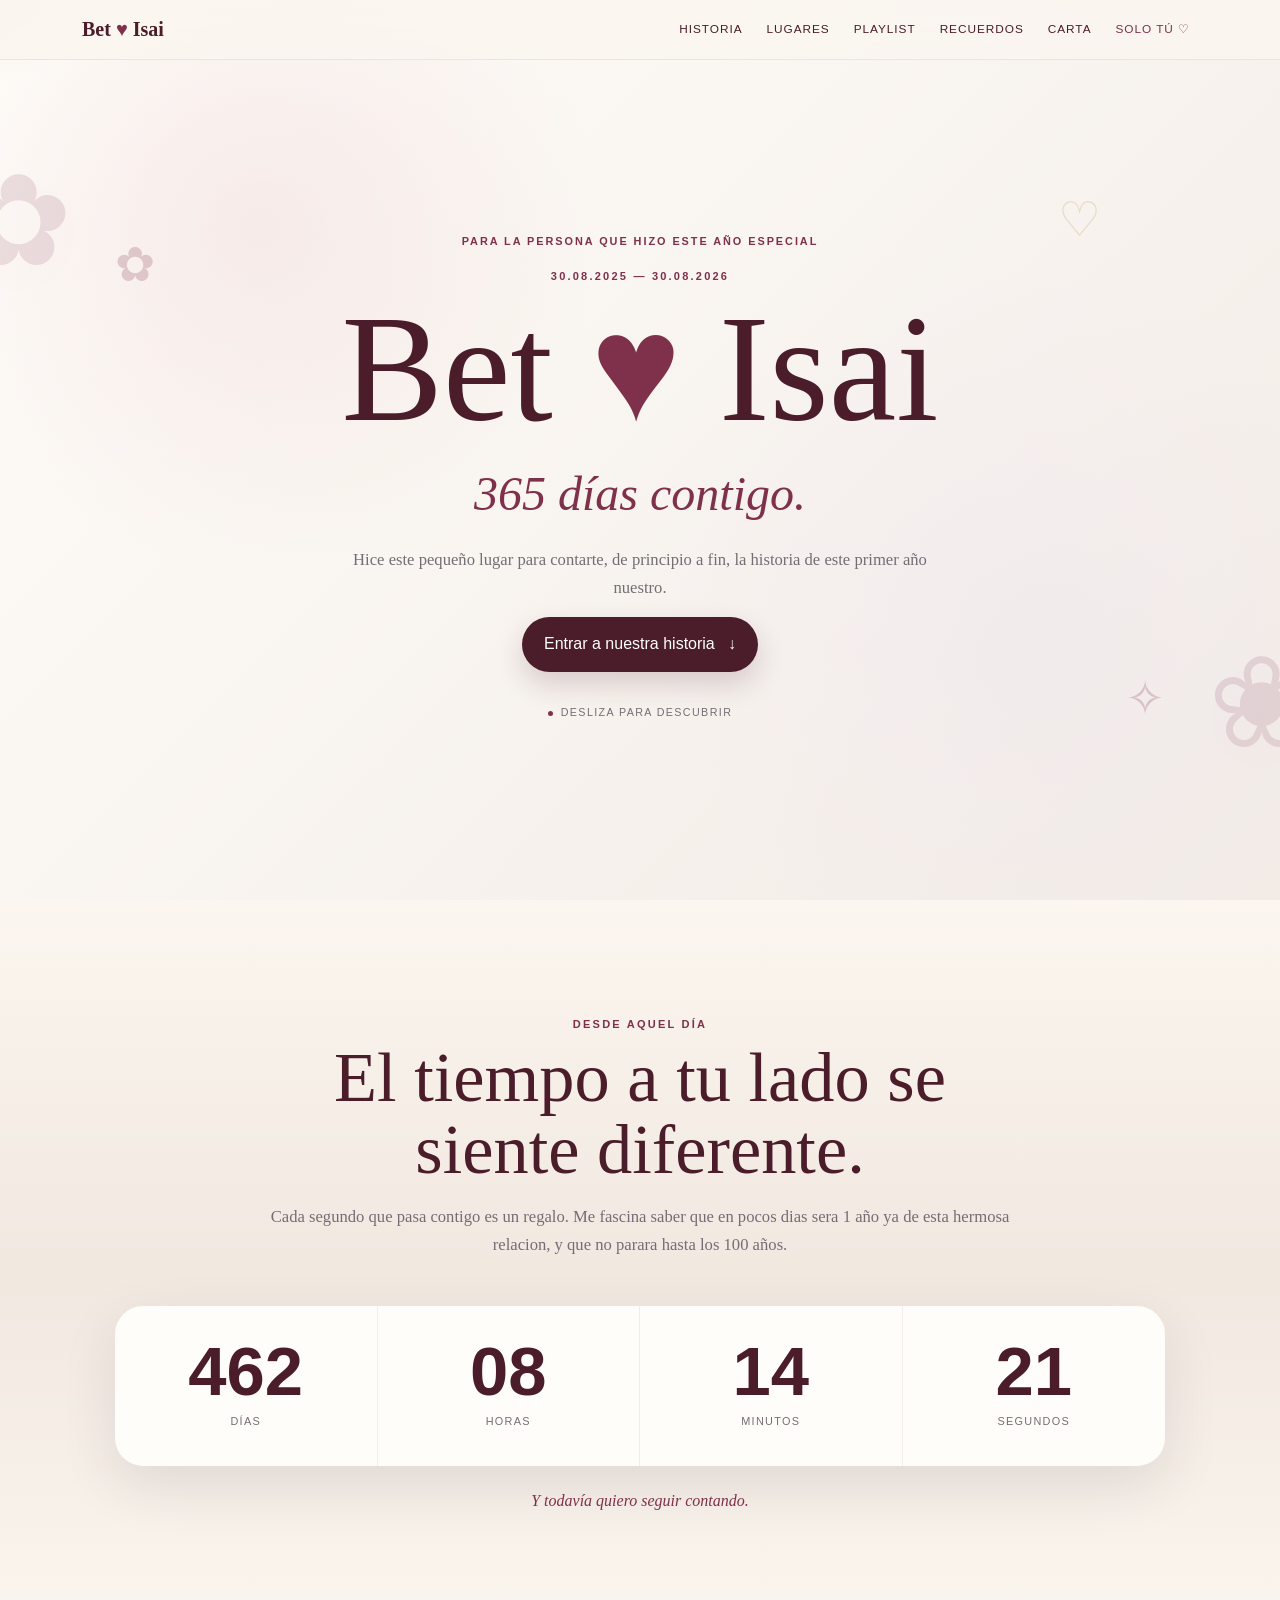
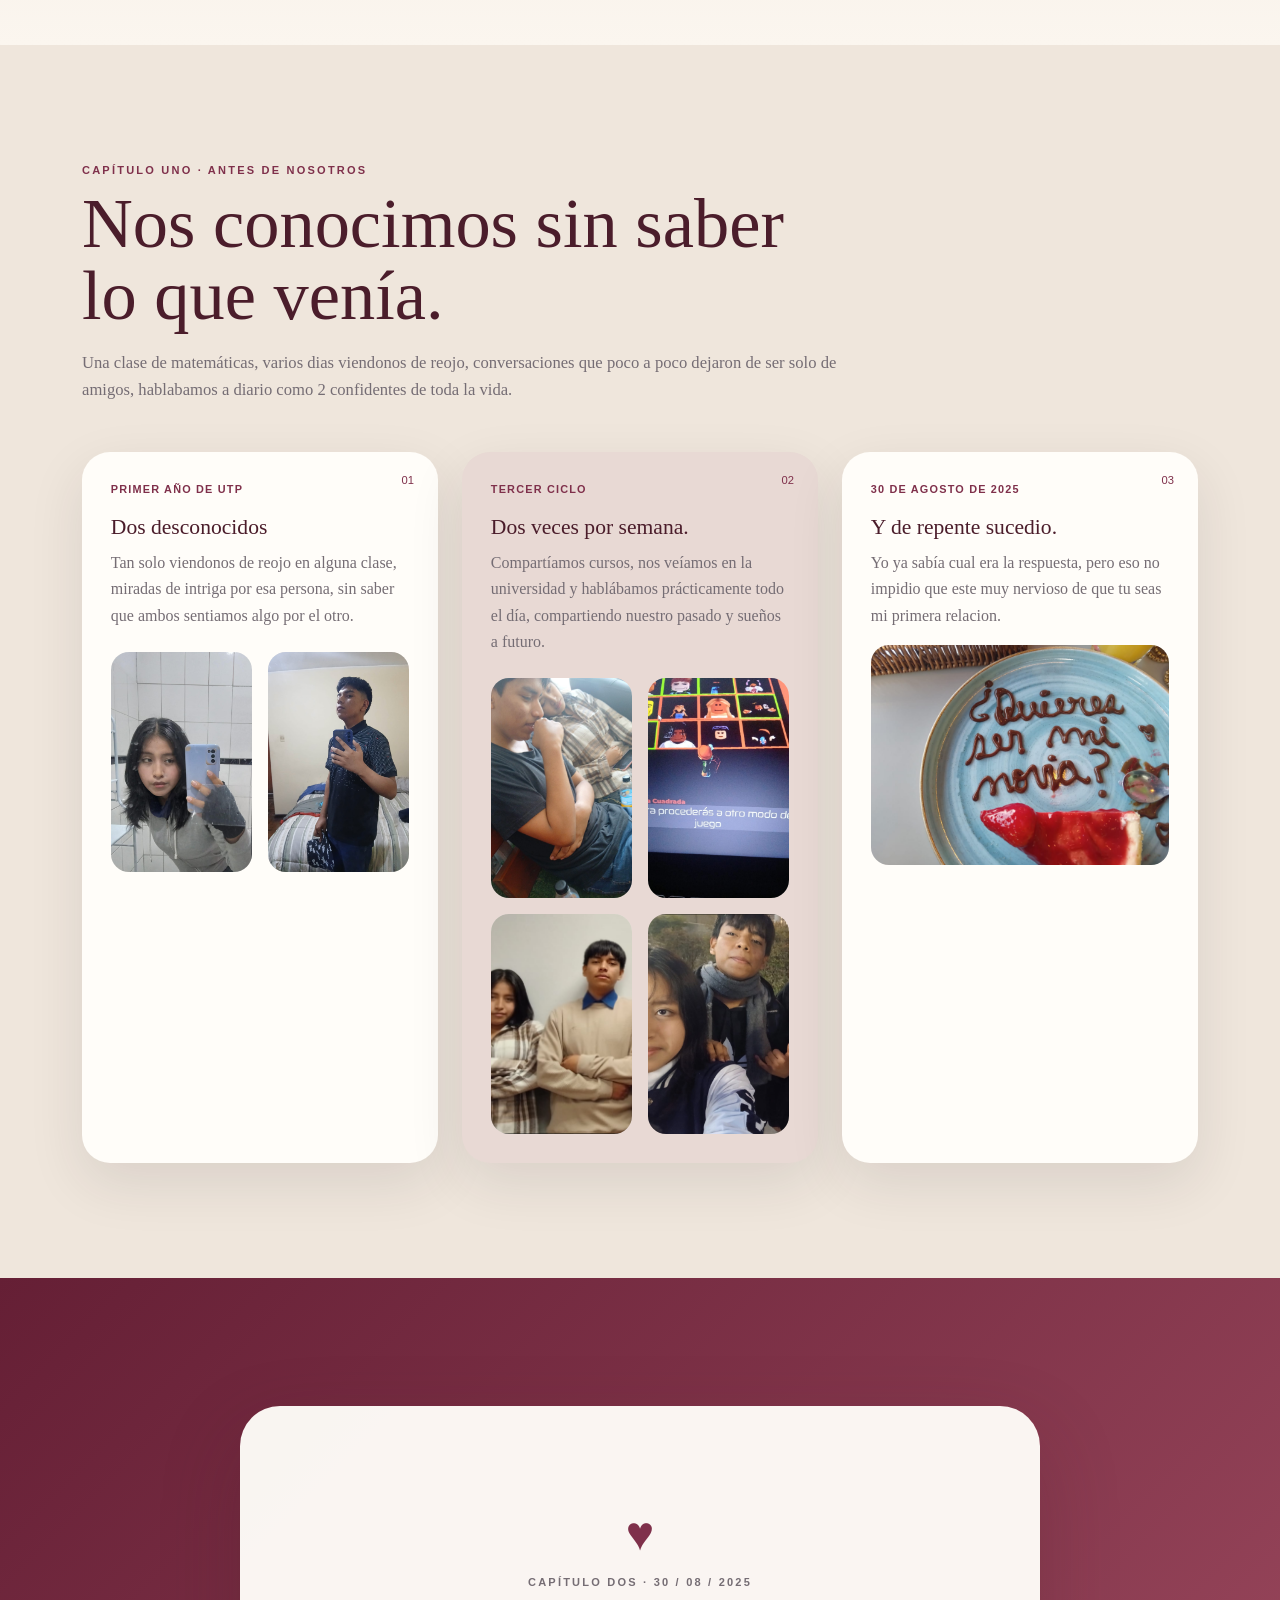
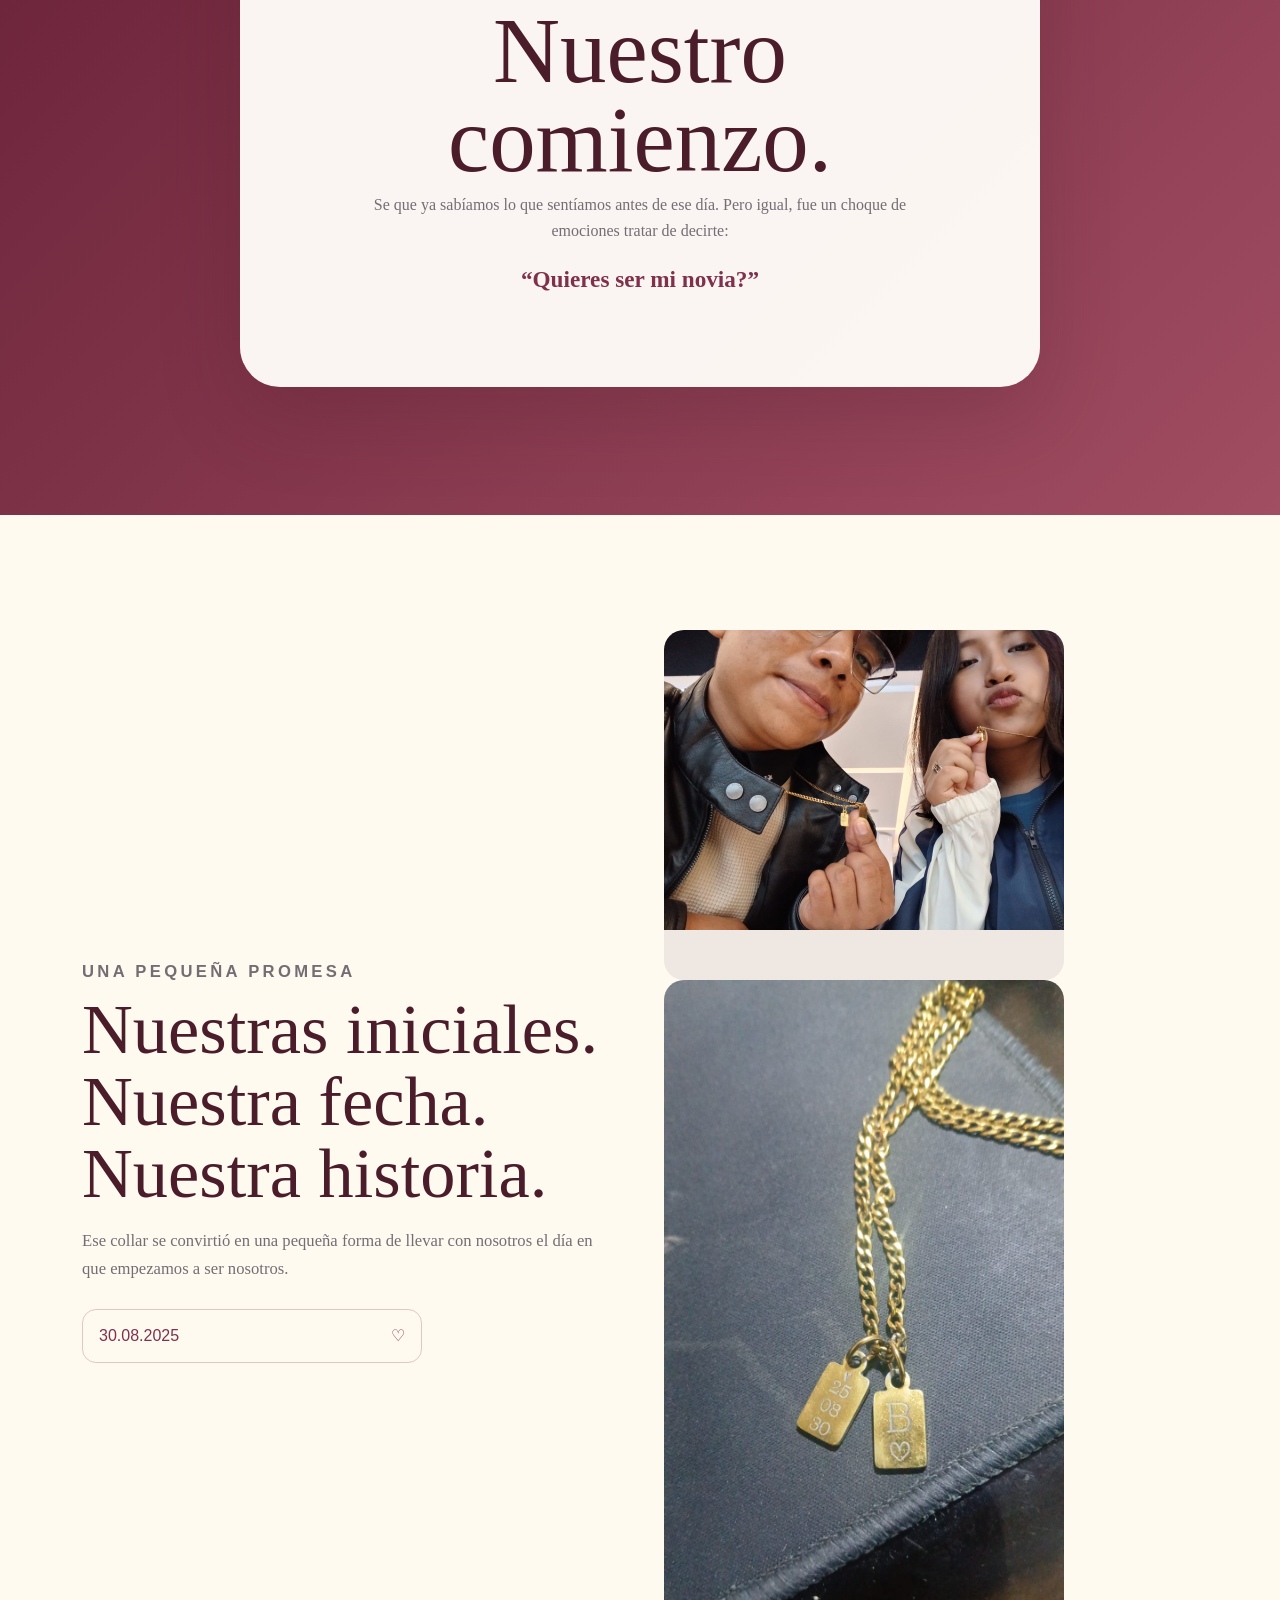
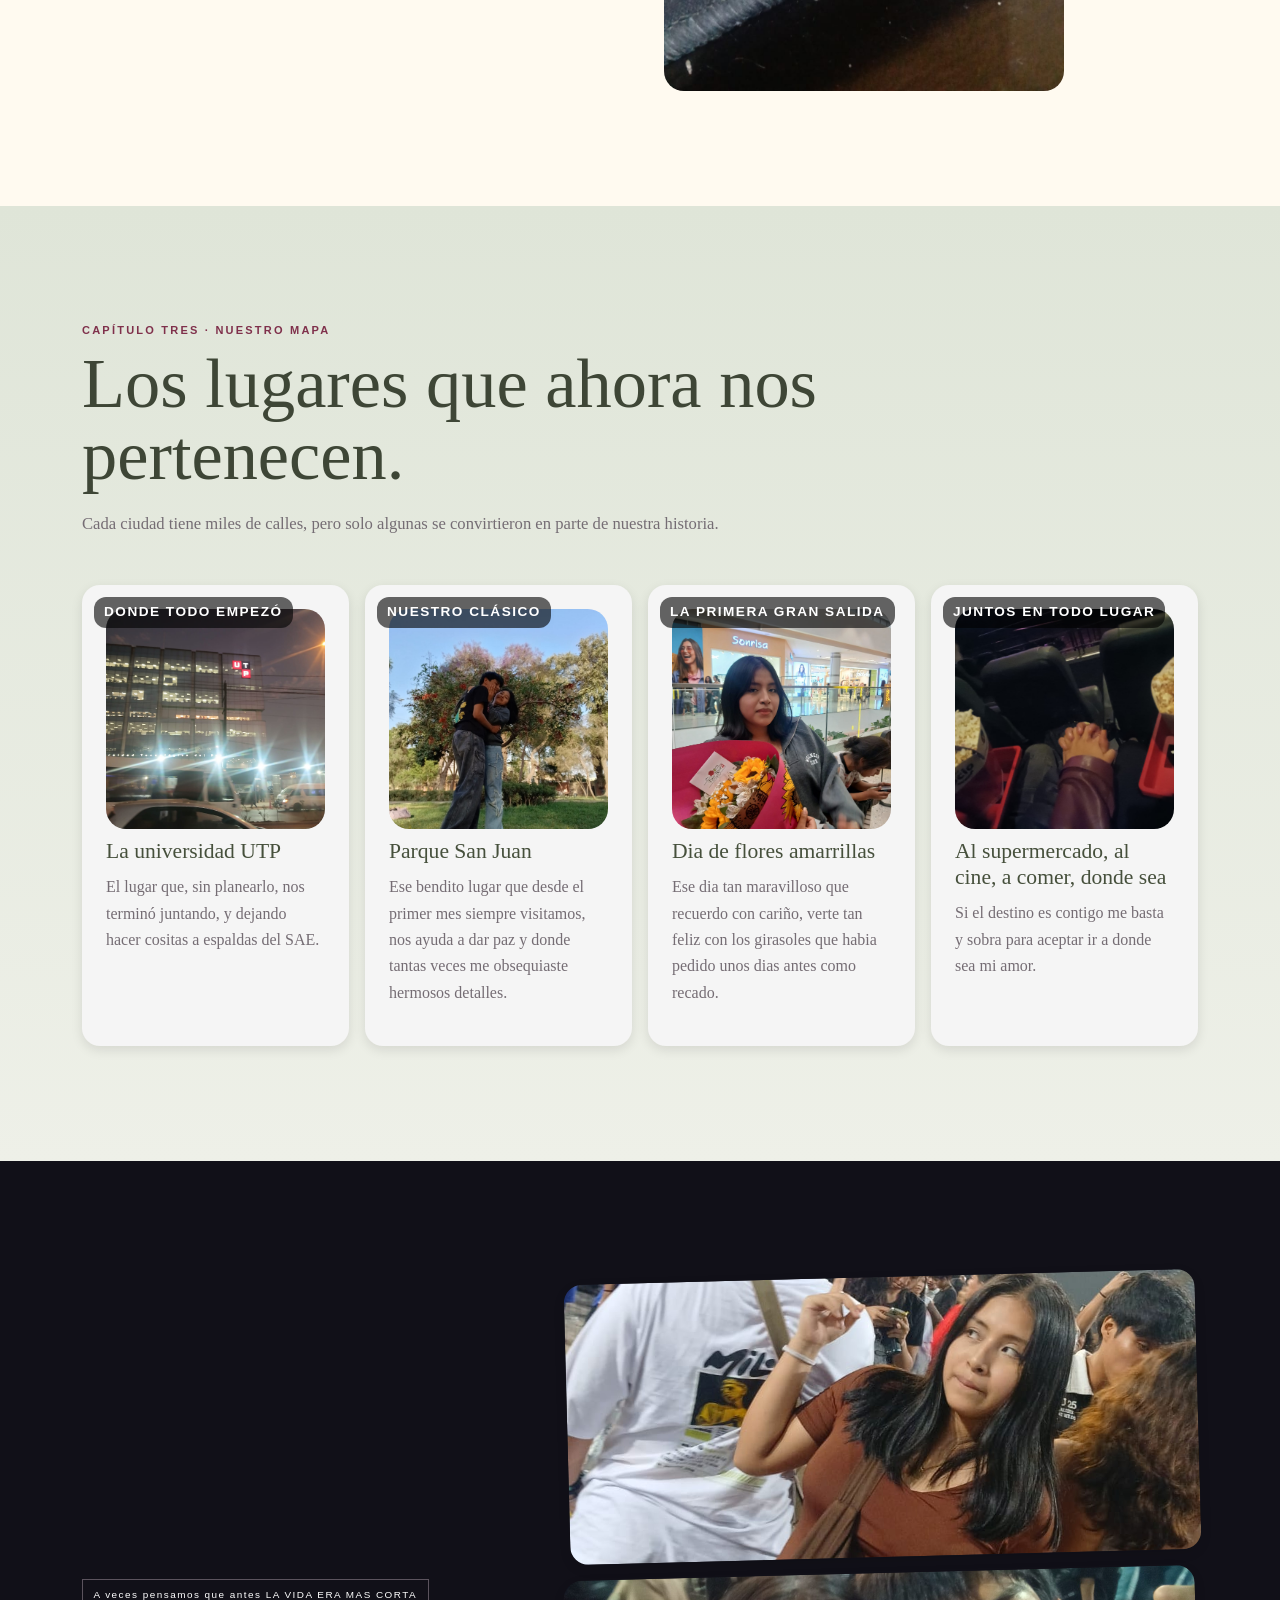
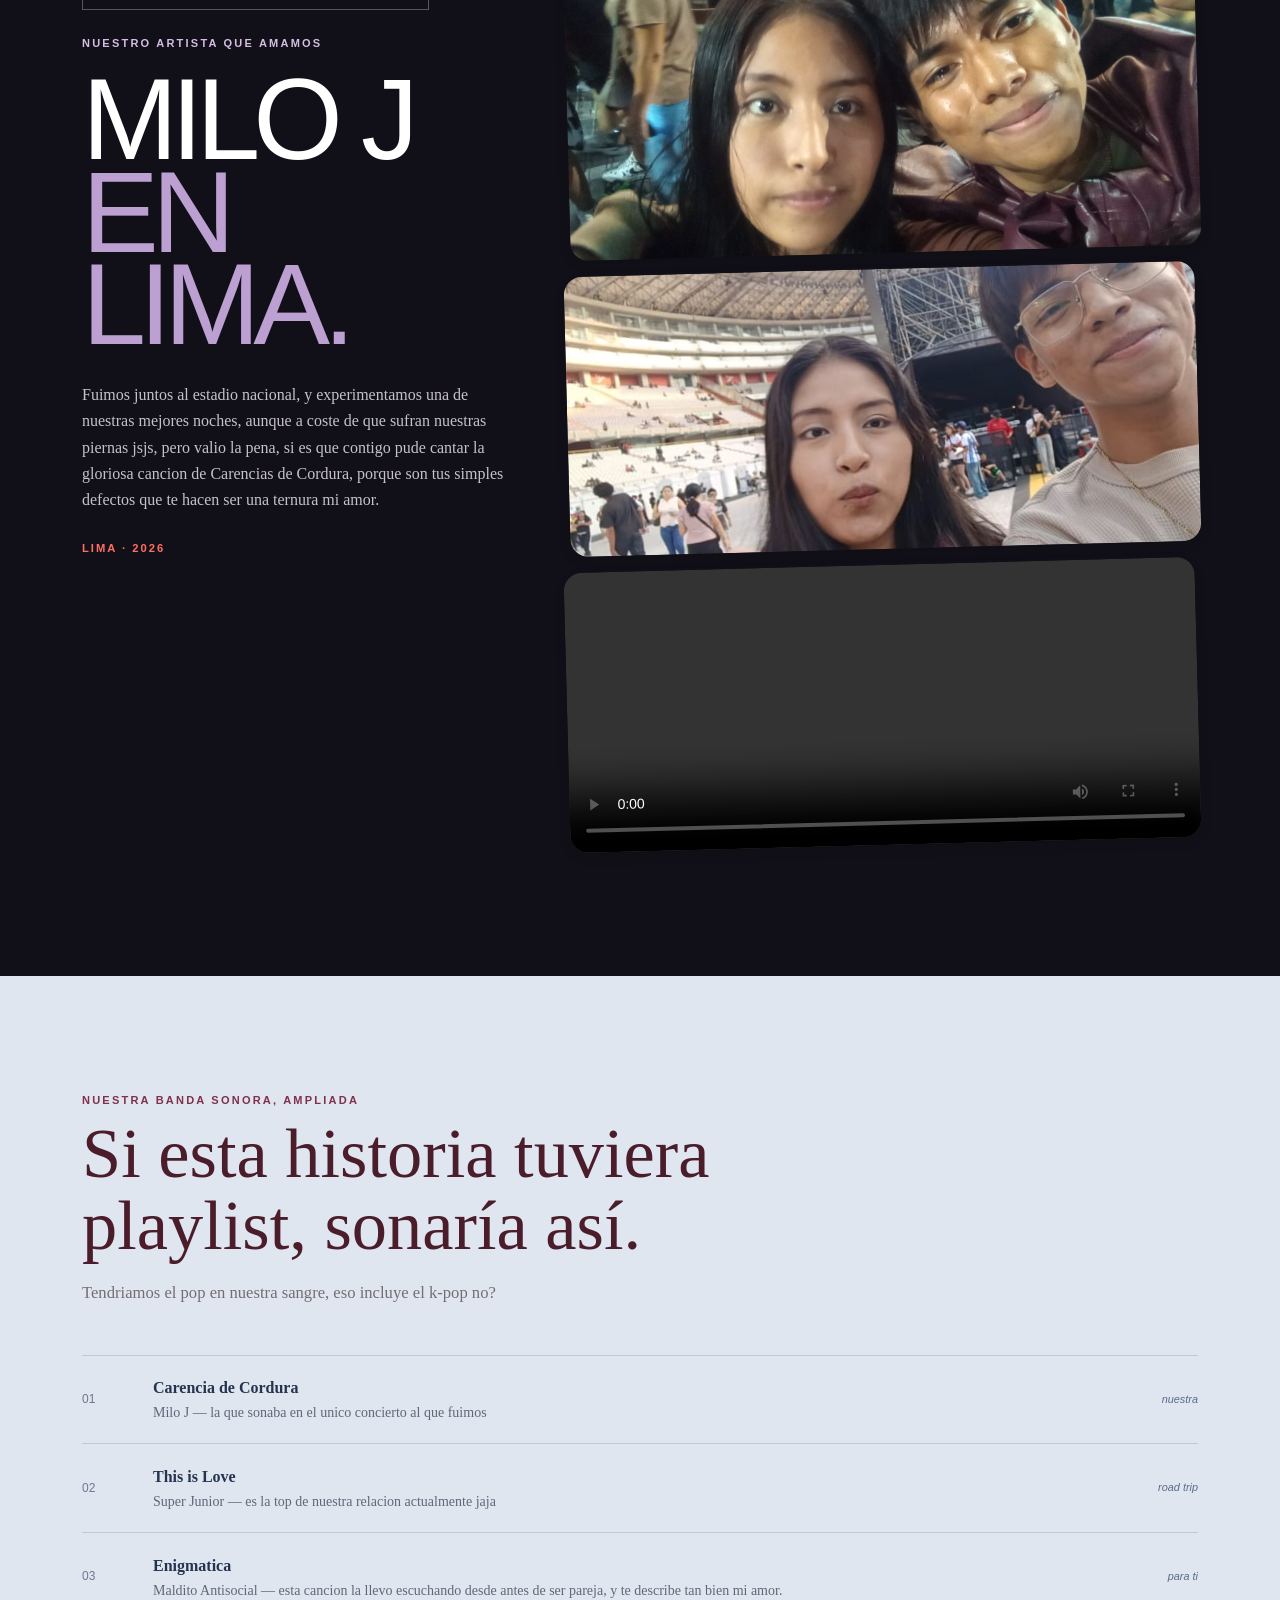
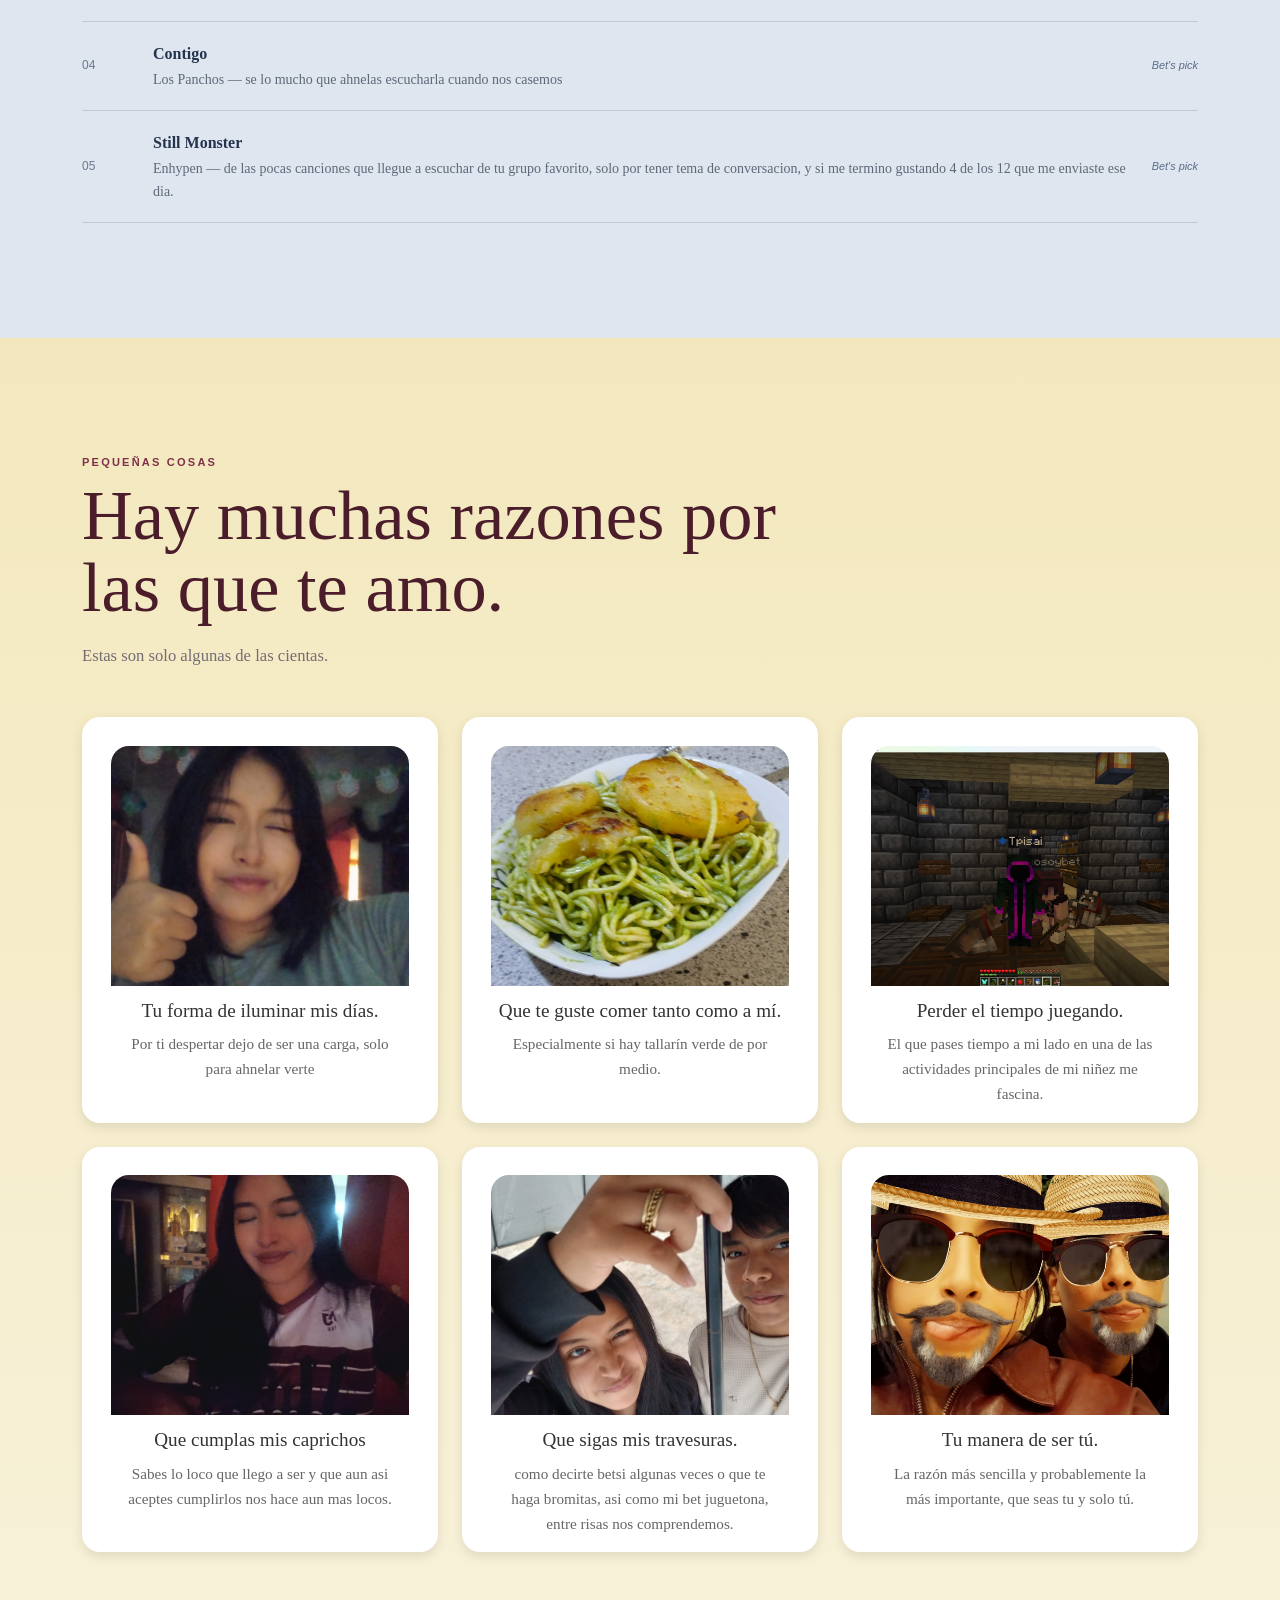
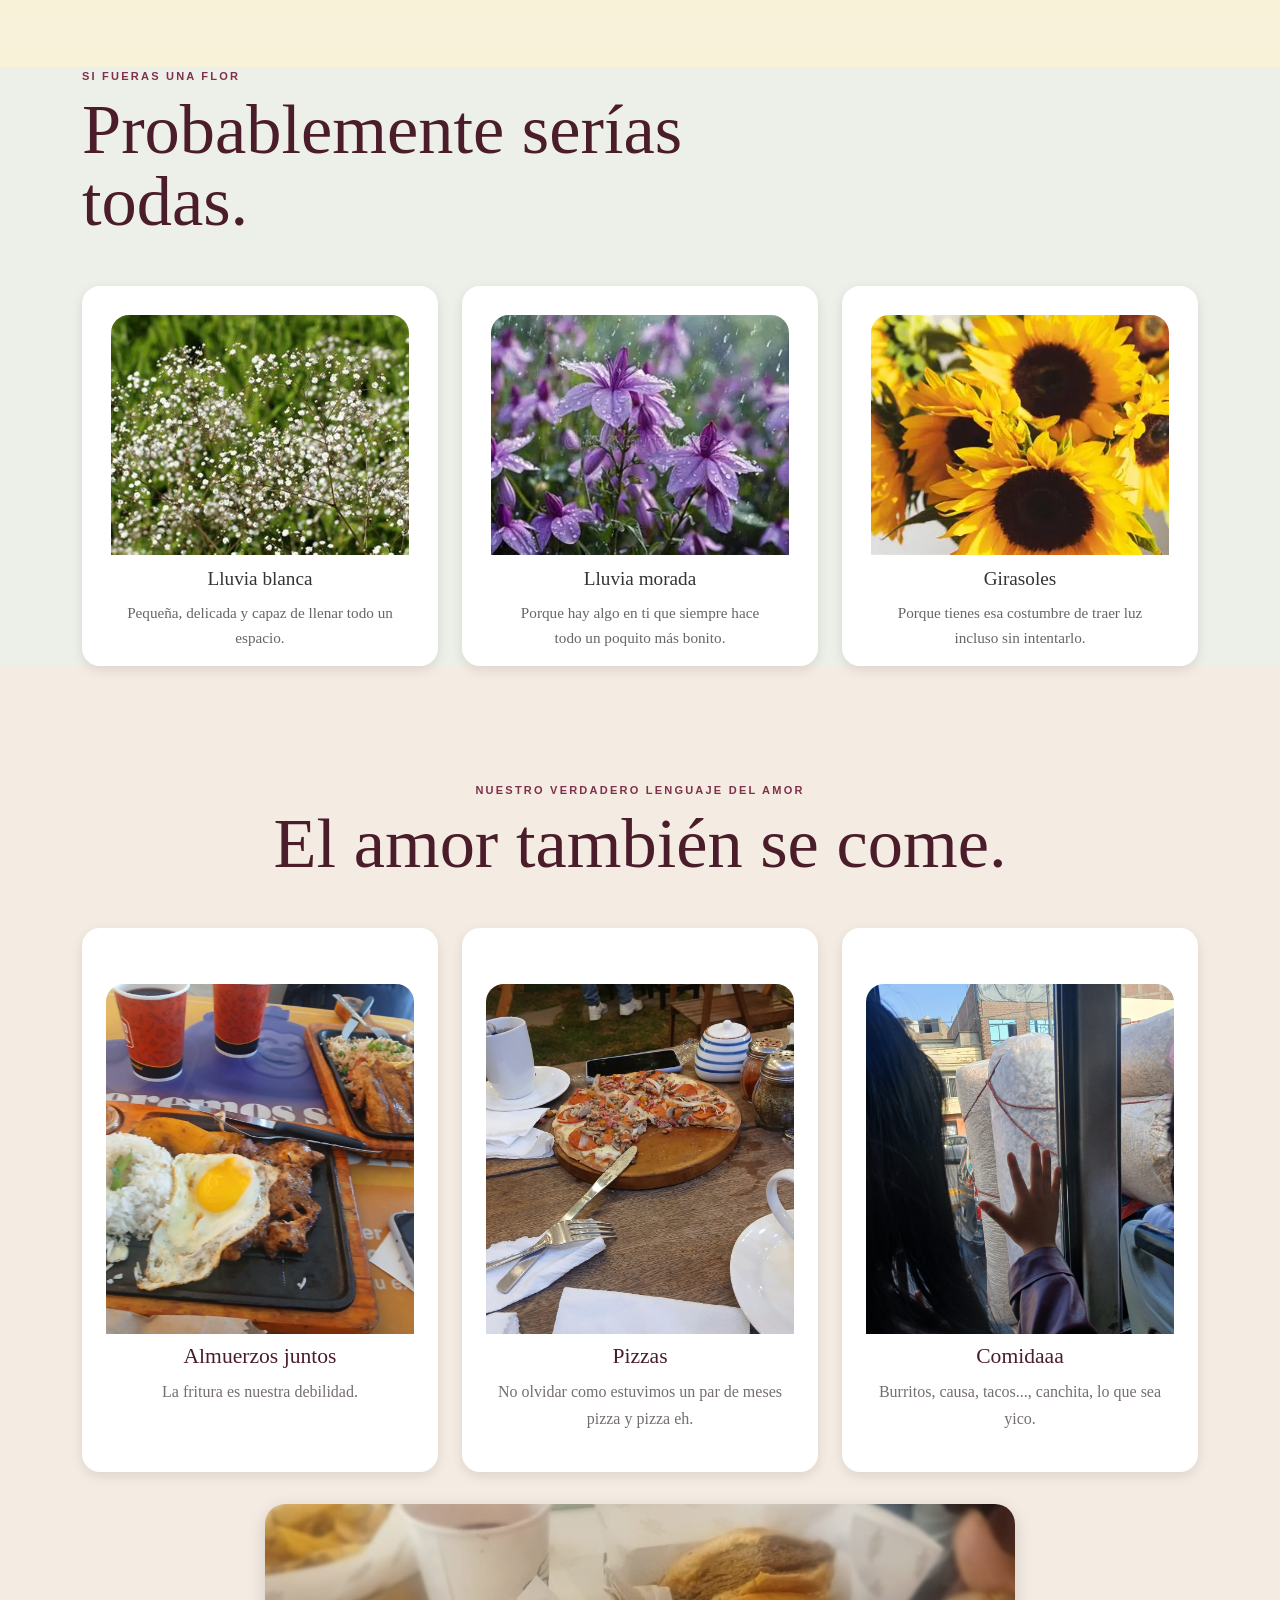
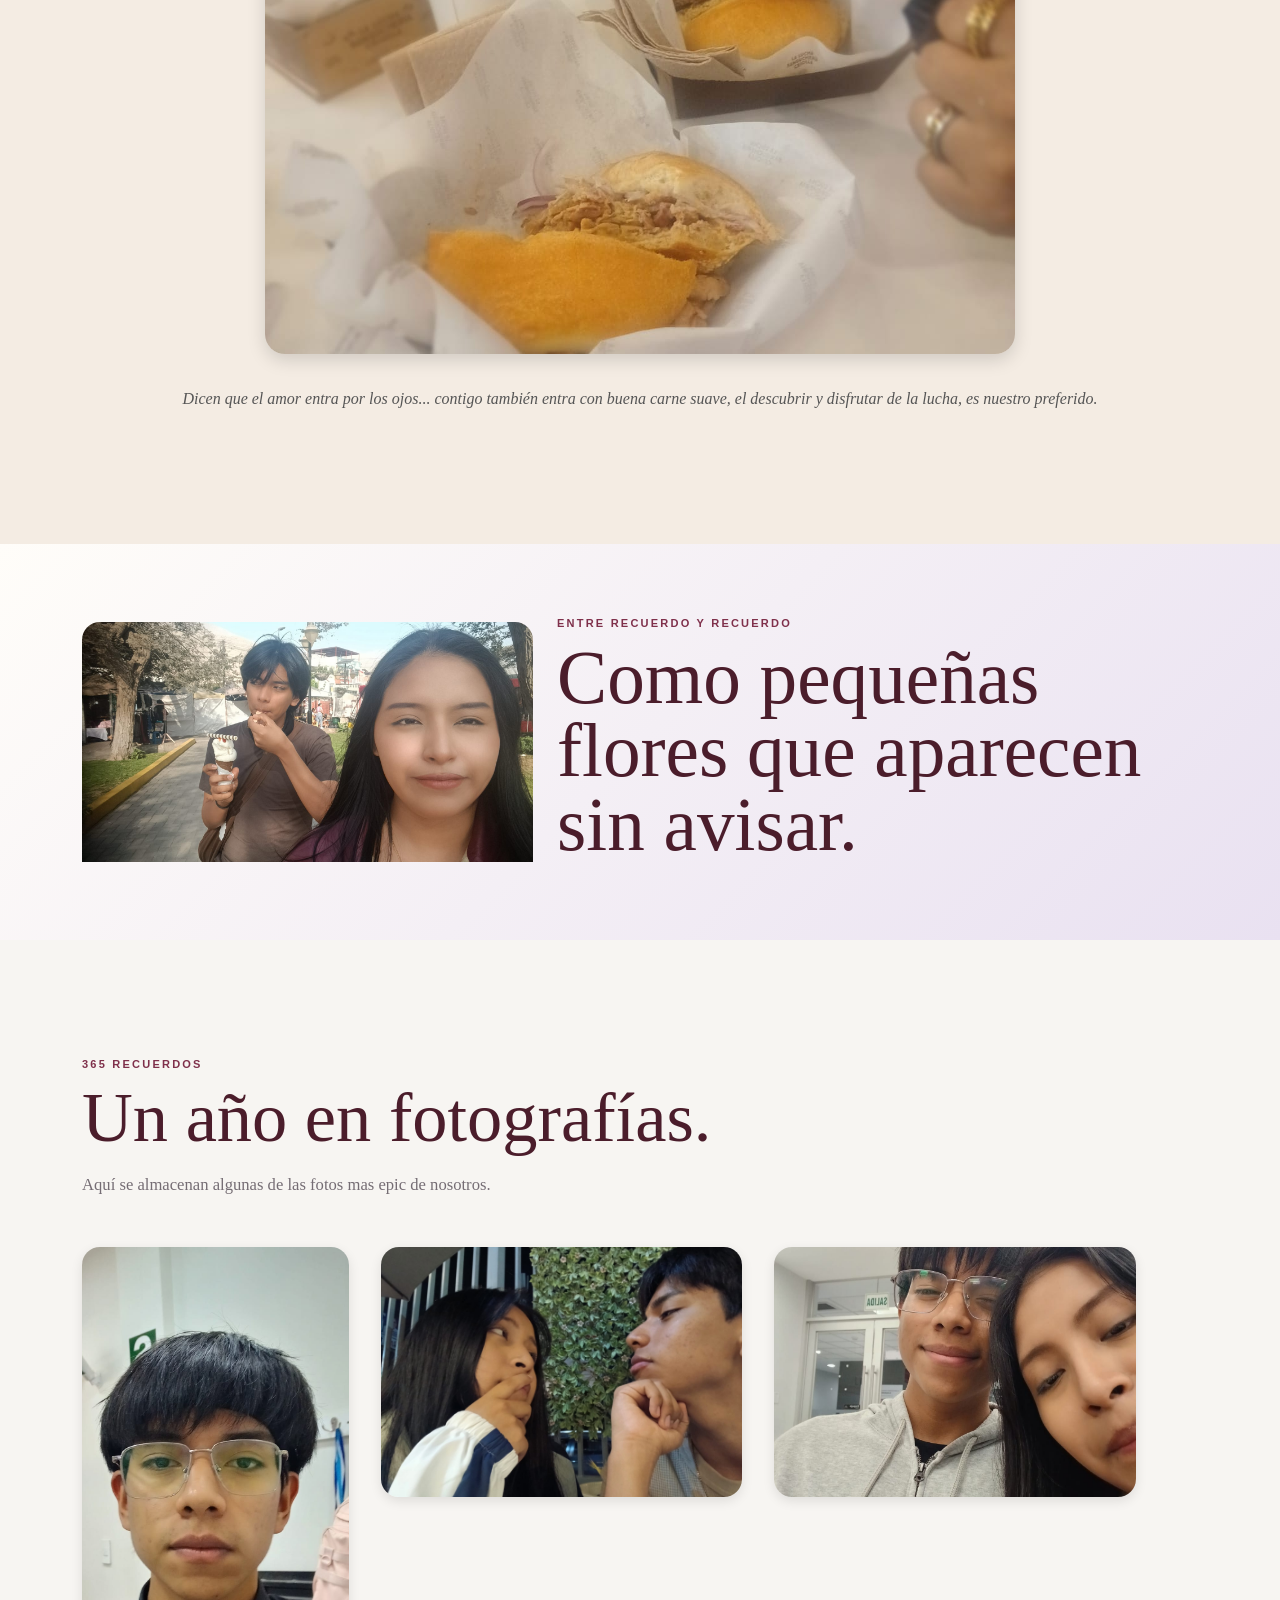
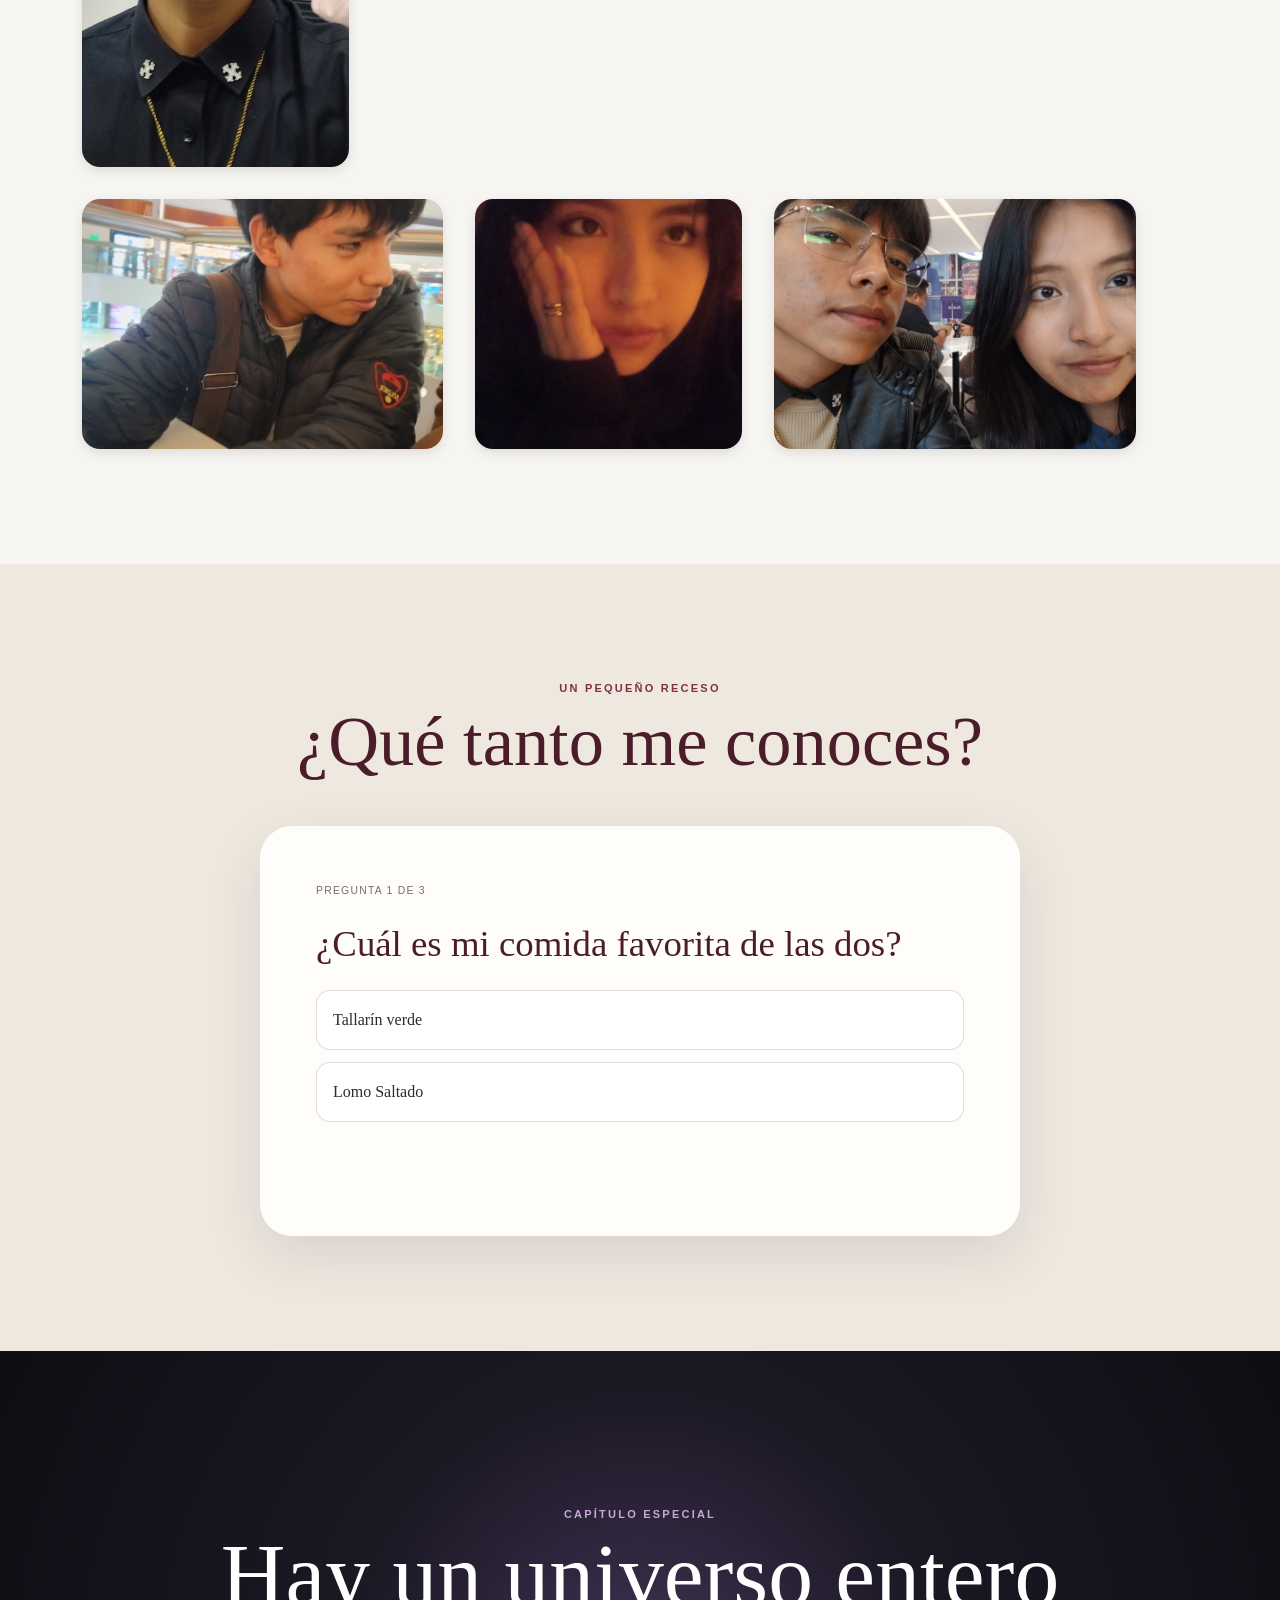
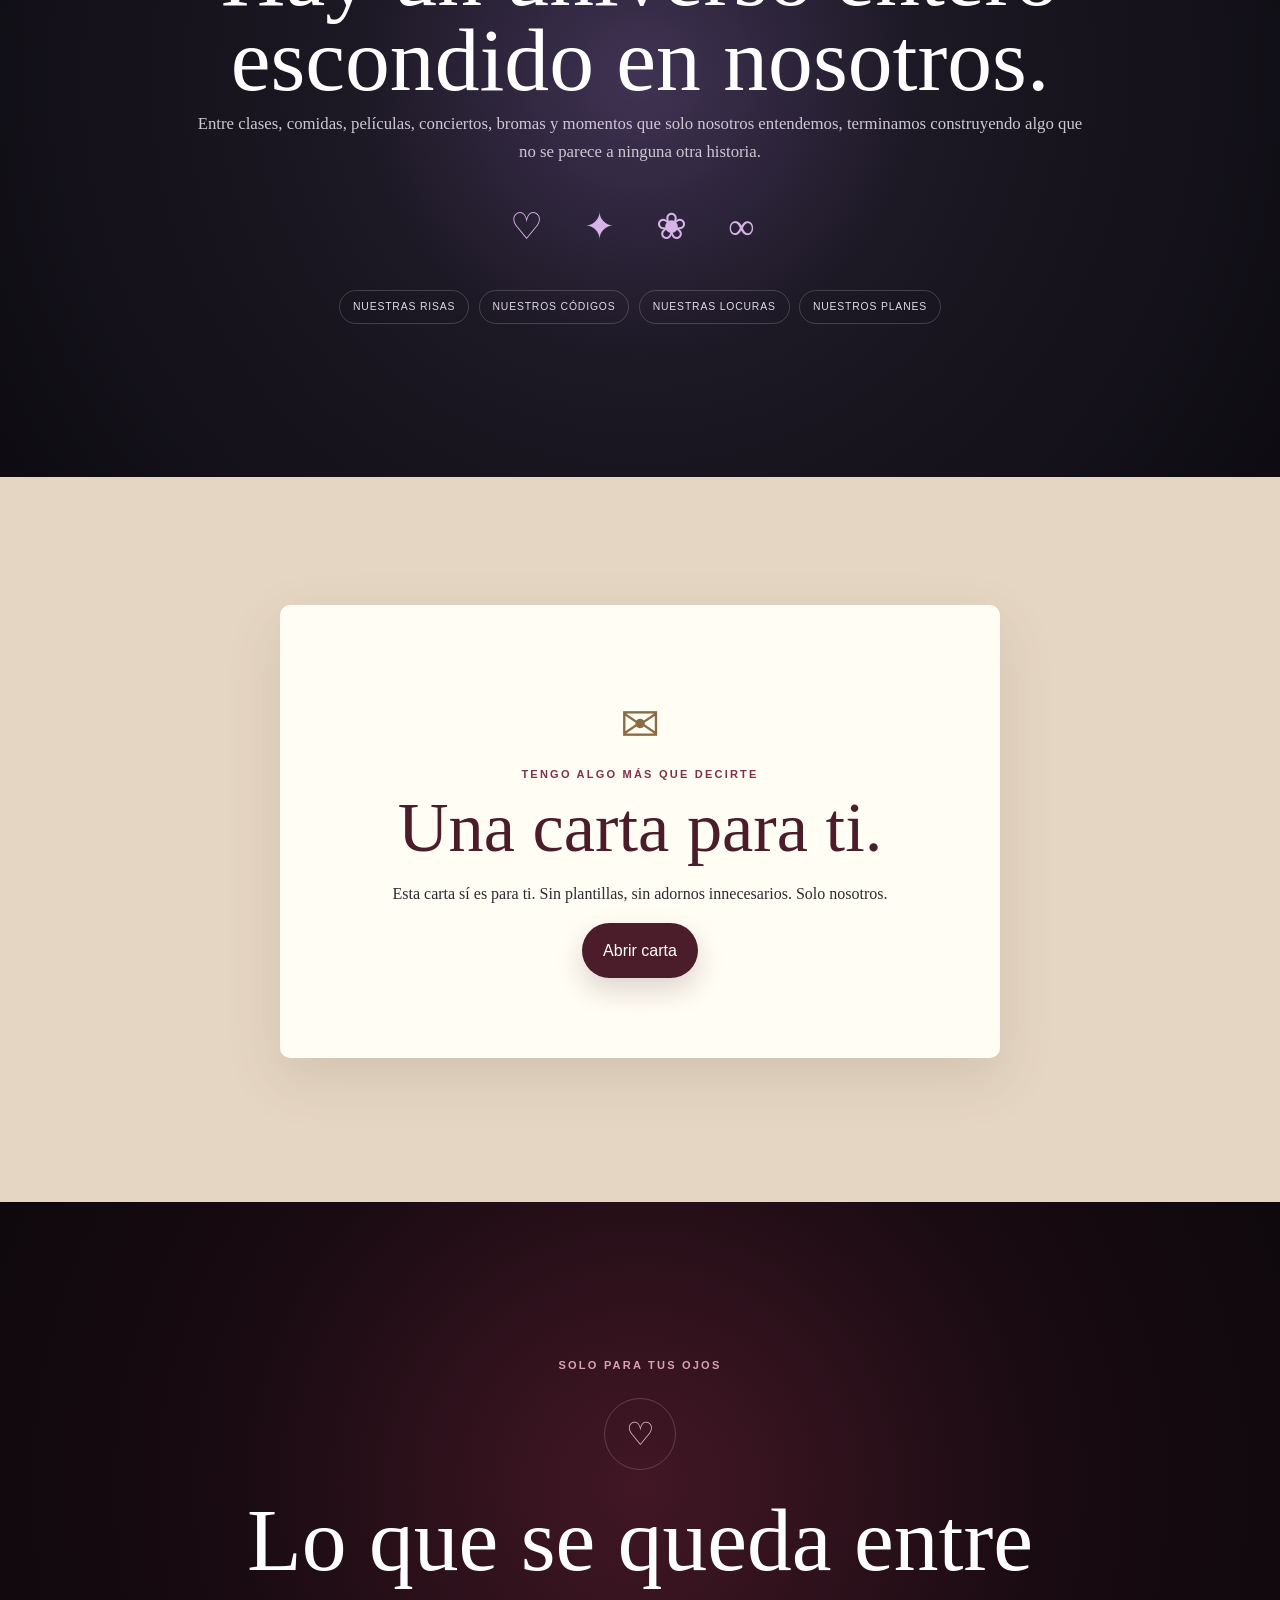
==== commit 4cc75cce: "Version 1er Año con mi Betsabel" ====
--- a/index.html
+++ b/index.html
@@ -1,648 +1,565 @@
 <!DOCTYPE html>
 <html lang="es">
+
 <head>
-    <meta charset="UTF-8">
-    <meta name="viewport" content="width=device-width, initial-scale=1.0">
-    <meta name="description" content="365 días de nosotros — un pequeño rincón para Bet.">
-    <title>Bet & Yo — 365 días contigo</title>
-    <link rel="stylesheet" href="assets/css/styles.css">
+  <meta charset="UTF-8">
+  <meta name="viewport" content="width=device-width, initial-scale=1">
+  <meta name="description" content="365 días de nosotros — un pequeño rincón para Bet.">
+  <meta name="theme-color" content="#5b456b">
+  <title>Bet & Isai — 365 días contigo</title>
+  <link rel="preconnect" href="https://cdn.jsdelivr.net" crossorigin>
+  <link href="https://cdn.jsdelivr.net/npm/bootstrap@5.3.8/dist/css/bootstrap.min.css" rel="stylesheet">
+  <link rel="stylesheet" href="assets/css/styles.css">
 </head>
+
 <body>
-    <!-- CAPAS DECORATIVAS GLOBALES -->
-    <div class="ambient-background" aria-hidden="true"></div>
-    <div class="particle-layer" id="particleLayer" aria-hidden="true"></div>
-    <div class="cursor-glow" id="cursorGlow" aria-hidden="true"></div>
-    <div class="scroll-progress" id="scrollProgress" aria-hidden="true"></div>
-    <button class="music-orbit" id="sparkleButton" type="button" aria-label="Crear una lluvia de flores">✦</button>
-    <div class="floating-quote" id="floatingQuote" aria-hidden="true">hecho para ti ♡</div>
-
-    <!-- INTRO / HERO -->
-    <header class="hero" id="inicio">
-        <div class="floral-corner floral-corner-left" aria-hidden="true"><span>✿</span><i>❀</i><b>✧</b></div>
-        <div class="floral-corner floral-corner-right" aria-hidden="true"><span>❀</span><i>✿</i><b>✧</b></div>
-        <div class="floral-sprinkle sprinkle-one"></div>
-        <div class="floral-sprinkle sprinkle-two"></div>
-
-        <div class="hero-orbit orbit-a" aria-hidden="true">✿</div>
-        <div class="hero-orbit orbit-b" aria-hidden="true">♡</div>
-        <div class="hero-orbit orbit-c" aria-hidden="true">✧</div>
-        <div class="hero-content">
-            <div class="hero-kicker">PARA LA PERSONA QUE HIZO ESTE AÑO ESPECIAL</div>
-            <p class="eyebrow">30.08.2025 — 30.08.2026</p>
-            <h1>Bet <span>♥</span> Yo</h1>
-            <p class="hero-subtitle">365 días contigo.</p>
-            <p class="hero-text">
-                Hice este pequeño lugar para contarte, de principio a fin,
-                la historia de este primer año nuestro.
-            </p>
-
-            <button class="main-button magnetic-button" id="startButton">
-                <span class="button-shine"></span>
-                Entrar a nuestra historia
-                <span>↓</span>
-            </button>
-            <div class="scroll-hint"><span></span> desliza para descubrir</div>
-        </div>
-    </header>
-
-    <main>
-
-        <!-- CONTADOR -->
-        <section class="section counter-section reveal">
-            <div class="counter-orbits" aria-hidden="true"><span>♡</span><span>✦</span><span>❀</span></div>
-            <div class="section-heading">
-                <p class="eyebrow">Desde aquel día</p>
-                <h2>El tiempo contigo se siente diferente.</h2>
-            </div>
-
-            <div class="counter-card">
-                <div class="counter-item">
-                    <strong id="days">365</strong>
-                    <span>días</span>
+  <div class="ambient-background" aria-hidden="true"></div>
+  <div class="particle-layer" id="particleLayer" aria-hidden="true"></div>
+  <div class="cursor-glow" id="cursorGlow" aria-hidden="true"></div>
+  <div class="scroll-progress" id="scrollProgress" aria-hidden="true"></div>
+<nav class="navbar navbar-expand-lg fixed-top site-nav" aria-label="Navegación principal">
+    <div class="container-xl">
+      <a class="navbar-brand" href="#inicio">Bet <span>♥</span> Isai</a>
+      <button class="navbar-toggler border-0 shadow-none" type="button" data-bs-toggle="collapse" data-bs-target="#mainNav" aria-controls="mainNav" aria-expanded="false" aria-label="Abrir menú">
+        <span class="navbar-toggler-icon"></span>
+      </button>
+      <div class="collapse navbar-collapse" id="mainNav">
+        <ul class="navbar-nav ms-auto align-items-lg-center gap-lg-2">
+          <li class="nav-item"><a class="nav-link" href="#historia">Historia</a></li>
+          <li class="nav-item"><a class="nav-link" href="#lugares">Lugares</a></li>
+          <li class="nav-item"><a class="nav-link" href="#playlist">Playlist</a></li>
+          <li class="nav-item"><a class="nav-link" href="#galeria">Recuerdos</a></li>
+          <li class="nav-item"><a class="nav-link" href="#carta">Carta</a></li>
+          <li class="nav-item"><a class="nav-link nav-special" href="#nuestro-secreto">Solo tú ♡</a></li>
+        </ul>
+      </div>
+    </div>
+  </nav>
+
+  <header class="hero d-flex align-items-center" id="inicio">
+    <div class="hero-orbit orbit-a" aria-hidden="true">✿</div>
+    <div class="hero-orbit orbit-b" aria-hidden="true">♡</div>
+    <div class="hero-orbit orbit-c" aria-hidden="true">✧</div>
+    <div class="floral-corner floral-corner-left" aria-hidden="true">✿</div>
+    <div class="floral-corner floral-corner-right" aria-hidden="true">❀</div>
+    <div class="container-xl position-relative">
+      <div class="row justify-content-center">
+        <div class="col-12 col-lg-9 col-xl-8 text-center hero-content">
+          <p class="hero-kicker">PARA LA PERSONA QUE HIZO ESTE AÑO ESPECIAL</p>
+          <p class="eyebrow">30.08.2025 — 30.08.2026</p>
+          <h1>Bet <span>♥</span> Isai</h1>
+          <p class="hero-subtitle">365 días contigo.</p>
+          <p class="hero-text mx-auto">Hice este pequeño lugar para contarte, de principio a fin, la historia de este primer año nuestro.</p>
+          <button class="main-button" id="startButton" type="button">Entrar a nuestra historia <span>↓</span></button>
+          <div class="scroll-hint"><span></span>desliza para descubrir</div>
+        </div>
+      </div>
+    </div>
+  </header>
+
+  <main>
+    <section class="section counter-section reveal" aria-labelledby="contador-title">
+      <div class="container-xl">
+        <div class="section-heading text-center mx-auto">
+          <p class="eyebrow">Desde aquel día</p>
+          <h2 id="contador-title">El tiempo a tu lado se siente diferente.</h2>
+            <p>Cada segundo que pasa contigo es un regalo. Me fascina saber que en pocos dias sera 1 año ya de esta hermosa relacion, y que no parara hasta los 100 años.</p>
+        </div>
+        <div class="counter-card row g-0 mx-auto">
+          <div class="counter-item col-6 col-md-3"><strong id="days">365</strong><span>días</span></div>
+          <div class="counter-item col-6 col-md-3"><strong id="hours">00</strong><span>horas</span></div>
+          <div class="counter-item col-6 col-md-3"><strong id="minutes">00</strong><span>minutos</span></div>
+          <div class="counter-item col-6 col-md-3"><strong id="seconds">00</strong><span>segundos</span></div>
+        </div>
+        <p class="soft-text text-center">Y todavía quiero seguir contando.</p>
+      </div>
+    </section>
+
+    <section class="section story-section reveal" id="historia">
+      <div class="container-xl">
+        <div class="section-heading">
+          <p class="eyebrow">Capítulo uno · Antes de nosotros</p>
+          <h2>Nos conocimos sin saber lo que venía.</h2>
+          <p>Una clase de matemáticas, varios dias viendonos de reojo, conversaciones que poco a poco dejaron de ser solo de amigos, hablabamos a diario como 2 confidentes de toda la vida.</p>
+        </div>
+        <div class="row g-4">
+          <article class="col-12 col-lg-4">
+            <div class="memory-card h-100"><span class="timeline-number">01</span>
+              <p class="timeline-date">Primer Año de UTP</p>
+              <h3>Dos desconocidos</h3>
+              <p>Tan solo viendonos de reojo en alguna clase, miradas de intriga por esa persona, sin saber que ambos sentiamos algo por el otro.</p>
+              <div class="desc-photos"> 
+                <div class="desc-photo"> 
+                  <img src="assets/img/historia/desconocidos-01.jfif" alt="Foto iconica de bet que bella es" > 
+                </div> 
+                <div class="desc-photo" id="desconocido-2"> 
+                  <img src="assets/img/historia/desconocidos-02.jpeg" alt="Foto mia de cuando empezamos a hablar ese año" > 
+                </div> 
+              </div> 
+            </div>
+          </article>
+          <article class="col-12 col-lg-4">
+            <div class="memory-card featured h-100"><span class="timeline-number">02</span>
+              <p class="timeline-date">Tercer ciclo</p>
+              <h3>Dos veces por semana.</h3>
+              <p>Compartíamos cursos, nos veíamos en la universidad y hablábamos prácticamente todo el día, compartiendo nuestro pasado y sueños a futuro.</p>
+              <div class="desc-photos"> 
+                <div class="desc-photo" id="tercer-ciclo-1"> 
+                  <img src="assets/img/historia/tercer-ciclo-1.jpeg" alt="Nuestro primer momento en tercer ciclo" > 
+                </div> 
+                <div class="desc-photo" id="tercer-ciclo-2"> 
+                  <img src="assets/img/historia/tercer-ciclo-2.jfif" alt="Nuestro segundo momento en tercer ciclo" > 
+                </div> 
+                <div class="desc-photo" id="tercer-ciclo-3"> 
+                  <img src="assets/img/historia/tercer-ciclo-3.png" alt="Nuestro tercer momento en tercer ciclo" > 
+                </div> 
+                <div class="desc-photo" id="tercer-ciclo-4"> 
+                  <img src="assets/img/historia/tercer-ciclo-4.png" alt="Nuestro cuarto momento en tercer ciclo" > 
+                </div> 
+              </div> 
+            </div>
+          </article>
+          <article class="col-12 col-lg-4">
+            <div class="memory-card h-100"><span class="timeline-number">03</span>
+              <p class="timeline-date">30 de agosto de 2025</p>
+              <h3>Y de repente sucedio.</h3>
+              <p>Yo ya sabía cual era la respuesta, pero eso no impidio que este muy nervioso de que tu seas mi primera relacion.</p>
+              <div class="desc-photo"> 
+                  <img src="assets/img/historia/quieres_ser_mi_novia.jfif" alt="El dia que te propuse ser mi enamorada" > 
+                </div> 
+            </div>
+          </article>
+        </div>
+      </div>
+    </section>
+
+    <section class="love-section reveal">
+      <div class="container-xl">
+        <div class="love-card mx-auto text-center">
+          <div class="love-symbol">♥</div>
+          <p class="eyebrow">Capítulo dos · 30 / 08 / 2025</p>
+          <h2>Nuestro comienzo.</h2>
+          <p>Se que ya sabíamos lo que sentíamos antes de ese día. Pero igual, fue un choque de emociones tratar de decirte:</p>
+          <strong>“Quieres ser mi novia?”</strong>
+        </div>
+      </div>
+    </section>
+
+    <section class="section reveal necklace-section">
+      <div class="container-xl">
+        <div class="row align-items-center g-5">
+          <div class="col-12 col-lg-6 split-text">
+            <p class="eyebrow">Una pequeña promesa</p>
+            <h2>Nuestras iniciales. Nuestra fecha. Nuestra historia.</h2>
+            <p>Ese collar se convirtió en una pequeña forma de llevar con nosotros el día en que empezamos a ser nosotros.</p>
+            <div class="mini-note"><span>30.08.2025</span><span>♡</span></div>
+          </div>
+          <div class="col-12 col-lg-6">
+            <div class="collar-photo">
+              <img src="assets/img/collar/collar-1.jfif" alt="Collar con nuestras iniciales y fecha de aniversario">
+            </div>
+            <div class="collar-photo">
+              <img src="assets/img/collar/collar-2.jpeg" alt="Collar con nuestras iniciales y fecha de aniversario">
+            </div>
+          </div>
+        </div>
+      </div>
+    </section>
+
+    <section class="section places-section reveal" id="lugares">
+      <div class="container-xl">
+        <div class="section-heading">
+          <p class="eyebrow">Capítulo tres · Nuestro mapa</p>
+          <h2>Los lugares que ahora nos pertenecen.</h2>
+          <p>Cada ciudad tiene miles de calles, pero solo algunas se convirtieron en parte de nuestra historia.</p>
+        </div>
+        <div class="row g-3">
+          <article class="col-12 col-sm-6 col-xl-3">
+            <div class="place-card h-100" id="universidad">
+              <img src="assets/img/lugares/lugares-1.jpeg" alt="Foto de la universidad donde nos conocimos">
+              <span class="place-tag">Donde todo empezó</span>
+              <h3>La universidad UTP</h3>
+              <p>El lugar que, sin planearlo, nos terminó juntando, y dejando hacer cositas a espaldas del SAE.</p>
+            </div>
+          </article>
+          <article class="col-12 col-sm-6 col-xl-3">
+            <div class="place-card h-100">
+              <img src="assets/img/lugares/lugares-2.jfif" alt="Foto de un lugar que nos gusta mucho">
+              <span class="place-tag">Nuestro clásico</span>
+              <h3>Parque San Juan</h3>
+              <p>Ese bendito lugar que desde el primer mes siempre visitamos, nos ayuda a dar paz y donde tantas veces me obsequiaste hermosos detalles.</p>
+            </div>
+          </article>
+          <article class="col-12 col-sm-6 col-xl-3">
+            <div class="place-card h-100">
+              <img src="assets/img/lugares/lugares-3.jfif" alt="Foto de la primera vez que fuimos juntos">
+              <span class="place-tag">La primera gran salida</span>
+              <h3>Dia de flores amarrillas</h3>
+              <p>Ese dia tan maravilloso que recuerdo con cariño, verte tan feliz con los girasoles que habia pedido unos dias antes como recado.</p>
+            </div>
+          </article>
+          <article class="col-12 col-sm-6 col-xl-3">
+            <div class="place-card h-100">
+              <img src="assets/img/lugares/lugares-4.jfif" alt="Foto del lugar soñado">
+              <span class="place-tag">Juntos en todo lugar</span>
+              <h3>Al supermercado, al cine, a comer, donde sea</h3>
+              <p>Si el destino es contigo me basta y sobra para aceptar ir a donde sea mi amor.</p>
+            </div>
+          </article>
+        </div>
+      </div>
+    </section>
+
+    <section class="concert-section reveal" id="concierto">
+      <div class="container-xl">
+        <div class="row align-items-center g-5">
+          <div class="col-12 col-lg-5 concert-copy"><span class="street-label">A veces pensamos que antes LA VIDA ERA MAS CORTA</span>
+            <p class="eyebrow mt-4">Nuestro artista que amamos</p>
+            <h2>Milo J<br><span>en Lima.</span></h2>
+            <p>Fuimos juntos al estadio nacional, y experimentamos una de nuestras mejores noches, aunque a coste de que sufran nuestras piernas jsjs, pero valio la pena, si es que contigo pude cantar la gloriosa cancion de Carencias de Cordura, porque son tus simples defectos que te hacen ser una ternura mi amor.</p>
+            <div class="concert-date">LIMA · 2026</div>
+          </div>
+          <div class="col-12 col-lg-7">
+            <div class="concert-photo">
+              <img src="assets/img/concierto/concierto-1.jfif" alt="Foto de nosotros en el concierto de Milo J">
+            </div>
+            <div class="concert-photo">
+              <img src="assets/img/concierto/concierto-2.jfif" alt="Foto de nosotros en el concierto de Milo J">
+            </div>
+            <div class="concert-photo">
+              <img src="assets/img/concierto/concierto-3.jpeg" alt="Foto de nosotros en el concierto de Milo J">
+            </div>
+            <div class="concert-photo">
+              <video src="assets/img/concierto/concierto-4.mp4" playsinline controls></video>
+            </div>
+            </div>
+          </div>
+        </div>
+      </div>
+    </section>
+
+    <section class="section playlist-section reveal" id="playlist">
+      <div class="container-xl">
+        <div class="section-heading">
+          <p class="eyebrow">Nuestra banda sonora, ampliada</p>
+          <h2>Si esta historia tuviera playlist, sonaría así.</h2>
+          <p>Tendriamos el pop en nuestra sangre, eso incluye el k-pop no?</p>
+        </div>
+        <ol class="playlist list-unstyled mb-0">
+          <li><span class="track-index">01</span>
+            <div><strong>Carencia de Cordura</strong><small>Milo J — la que sonaba en el unico concierto al que fuimos</small></div><em>nuestra</em>
+          </li>
+          <li><span class="track-index">02</span>
+            <div><strong>This is Love</strong><small>Super Junior — es la top de nuestra relacion actualmente jaja</small></div><em>road trip</em>
+          </li>
+          <li><span class="track-index">03</span>
+            <div><strong>Enigmatica</strong><small>Maldito Antisocial — esta cancion la llevo escuchando desde antes de ser pareja, y te describe tan bien mi amor.</small></div><em>para ti</em>
+          </li>
+          <li><span class="track-index">04</span>
+            <div><strong>Contigo</strong><small>Los Panchos — se lo mucho que ahnelas escucharla cuando nos casemos</small></div><em>Bet's pick</em>
+          </li>
+          <li><span class="track-index">05</span>
+            <div><strong>Still Monster</strong><small>Enhypen — de las pocas canciones que llegue a escuchar de tu grupo favorito, solo por tener tema de conversacion, y si me termino gustando 4 de los 12 que me enviaste ese dia.</small></div><em>Bet's pick</em>
+          </li>
+        </ol>
+      </div>
+    </section>
+
+    <section class="section reveal reasons-section">
+      <div class="container-xl">
+        <div class="section-heading">
+          <p class="eyebrow">Pequeñas cosas</p>
+          <h2>Hay muchas razones por las que te amo.</h2>
+          <p>Estas son solo algunas de las cientas.</p>
+        </div>
+        <div class="row g-4">
+          <article class="col-12 col-md-6 col-xl-4">
+            <div class="reason-card h-100">
+              <img src="assets/img/cosas/cosas-1.jpeg" alt="Foto de Bet sonriendo" class="reason-photo">
+              <h3>Tu forma de iluminar mis días.</h3>
+              <p>Por ti despertar dejo de ser una carga, solo para ahnelar verte</p>
+            </div>
+          </article>
+          <article class="col-12 col-md-6 col-xl-4">
+            <div class="reason-card h-100">
+              <img src="assets/img/cosas/cosas-2.jpeg" alt="Foto de Bet con un gesto gracioso" class="reason-photo">
+              <h3>Que te guste comer tanto como a mí.</h3>
+              <p>Especialmente si hay tallarín verde de por medio.</p>
+            </div>
+          </article>
+          <article class="col-12 col-md-6 col-xl-4">
+            <div class="reason-card h-100">
+              <img src="assets/img/cosas/cosas-3.jfif" alt="Foto de Bet con un gesto gracioso" class="reason-photo">
+              <h3>Perder el tiempo juegando.</h3>
+              <p>El que pases tiempo a mi lado en una de las actividades principales de mi niñez me fascina.</p>
+            </div>
+          </article>
+          <article class="col-12 col-md-6 col-xl-4">
+            <div class="reason-card h-100">
+              <img src="assets/img/cosas/cosas-4.jfif" alt="Foto de Bet con polo de milo j" class="reason-photo">
+              <h3>Que cumplas mis caprichos</h3>
+              <p>Sabes lo loco que llego a ser y que aun asi aceptes cumplirlos nos hace aun mas locos.</p>
+            </div>
+          </article>
+          <article class="col-12 col-md-6 col-xl-4">
+            <div class="reason-card h-100">
+              <img src="assets/img/cosas/cosas-5.jfif" alt="Foto de Bet chistosa" class="reason-photo">
+              <h3>Que sigas mis travesuras.</h3>
+              <p>como decirte betsi algunas veces o que te haga bromitas, asi como mi bet juguetona, entre risas nos comprendemos.</p>
+            </div>
+          </article>
+          <article class="col-12 col-md-6 col-xl-4">
+            <div class="reason-card h-100">
+              <img src="assets/img/cosas/cosas-6.jfif" alt="Foto de Bet siendo ella" class="reason-photo">
+              <h3>Tu manera de ser tú.</h3>
+              <p>La razón más sencilla y probablemente la más importante, que seas tu y solo tú.</p>
+            </div>
+          </article>
+        </div>
+      </div>
+    </section>
+
+    <section class="flower-section reveal">
+      <div class="container-xl">
+        <div class="section-heading">
+          <p class="eyebrow">Si fueras una flor</p>
+          <h2>Probablemente serías todas.</h2>
+        </div>
+        <div class="row g-4">
+          <article class="col-12 col-md-4">
+            <div class="flower-card h-100">
+              <img src="assets/img/flores/flor-1.jfif" alt="Flores blancas" class="flor-photo">
+              <h3>Lluvia blanca</h3>
+              <p>Pequeña, delicada y capaz de llenar todo un espacio.</p>
+            </div>
+          </article>
+          <article class="col-12 col-md-4">
+            <div class="flower-card h-100">
+              <img src="assets/img/flores/flores-2.webp" alt="Flores Purpuras" class="flor-photo">
+              <h3>Lluvia morada</h3>
+              <p>Porque hay algo en ti que siempre hace todo un poquito más bonito.</p>
+            </div>
+          </article>
+          <article class="col-12 col-md-4">
+            <div class="flower-card h-100">
+              <img src="assets/img/flores/flores-3.webp" alt="flores de Girasol" class="flor-photo">
+              <h3>Girasoles</h3>
+              <p>Porque tienes esa costumbre de traer luz incluso sin intentarlo.</p>
+            </div>
+          </article>
+        </div>
+      </div>
+    </section>
+
+    <section class="section food-section reveal">
+      <div class="container-xl">
+        <div class="section-heading text-center mx-auto">
+          <p class="eyebrow">Nuestro verdadero lenguaje del amor</p>
+          <h2>El amor también se come.</h2>
+        </div>
+        <div class="row g-4">
+          <article class="col-12 col-md-4">
+            <div class="food-card h-100">
+              <img src="assets/img/comidas/comida-1.jpeg" alt="Foto de comida con Bet" class="food-photo">
+              <h3>Almuerzos juntos</h3>
+              <p>La fritura es nuestra debilidad.</p>
+            </div>
+          </article>
+          <article class="col-12 col-md-4">
+            <div class="food-card h-100">
+              <img src="assets/img/comidas/comida-2.jpeg" alt="Foto de comida con Bet" class="food-photo">
+              <h3>Pizzas</h3>
+              <p>No olvidar como estuvimos un par de meses pizza y pizza eh.</p>
+            </div>
+          </article>
+          <article class="col-12 col-md-4">
+            <div class="food-card h-100">
+              <img src="assets/img/comidas/comida-3.jpeg" alt="Foto de comida con Bet" class="food-photo">
+              <h3>Comidaaa</h3>
+              <p>Burritos, causa, tacos..., canchita, lo que sea yico.</p>
+            </div>
+          </article>
+        </div>
+        <img src="assets/img/comidas/comida-4.jpeg" alt="Foto de comida con Bet" class="food-photo-main">
+        <p class="food-joke">Dicen que el amor entra por los ojos... contigo también entra con buena carne suave, el descubrir y disfrutar de la lucha, es nuestro preferido.</p>
+      </div>
+    </section>
+
+    <section class="floral-break reveal">
+      <div class="container-xl">
+        <div class="row align-items-center g-4">
+          <div class="col-12 col-md-5">
+            <img src="assets/img/flores/salida-de-flores.jfif" alt="Foto bonita de bet y de mi" class="flor-photo">
+          </div>
+          <div class="col-12 col-md-7">
+            <p class="eyebrow">Entre recuerdo y recuerdo</p>
+            <h2>Como pequeñas flores que aparecen sin avisar.</h2>
+          </div>
+        </div>
+      </div>
+    </section>
+
+    <section class="section gallery-section reveal" id="galeria">
+      <div class="container-xl">
+        <div class="section-heading">
+          <p class="eyebrow">365 recuerdos</p>
+          <h2>Un año en fotografías.</h2>
+          <p>Aquí se almacenan algunas de las fotos mas epic de nosotros.</p>
+        </div>
+        <div class="row g-3 gallery">
+          <div class="col-12 col-md-6 col-lg-3">
+            <div class="gallery-item tall">
+              <img src="assets/img/galeria/galeria-1.jfif" alt="Una risa nuestra" class="gallery-photo">
+            </div>
+          </div>
+          <div class="col-12 col-md-6 col-lg-4">
+            <div class="gallery-item">
+              <img src="assets/img/galeria/galeria-2.jfif" alt="Una selfie" class="gallery-photo">
+            </div>
+          </div>
+          <div class="col-12 col-md-6 col-lg-4">
+            <div class="gallery-item">
+              <img src="assets/img/galeria/galeria-3.jfif" alt="Universidad" class="gallery-photo">
+            </div>
+          </div>
+          <div class="col-12 col-md-6 col-lg-4">
+            <div class="gallery-item wide">
+              <img src="assets/img/galeria/galeria-4.jfif" alt="Una comida juntos" class="gallery-photo">
+            </div>
+          </div>
+          <div class="col-12 col-md-6 col-lg-3">
+            <div class="gallery-item">
+              <img src="assets/img/galeria/galeria-5.jfif" alt="Milo J" class="gallery-photo">
+            </div>
+          </div>
+          <div class="col-12 col-md-6 col-lg-4">
+            <div class="gallery-item">
+              <img src="assets/img/galeria/galeria-6.jfif" alt="La Bet más Betsi" class="gallery-photo">
+            </div>
+          </div>
+        </div>
+      </div>
+    </section>
+
+    <section class="section quiz-section reveal" id="quiz">
+      <div class="container-xl">
+        <div class="section-heading text-center mx-auto">
+          <p class="eyebrow">Un pequeño receso</p>
+          <h2>¿Qué tanto me conoces?</h2>
+        </div>
+        <div class="quiz-card mx-auto" id="quizCard">
+          <div class="quiz-progress"><span id="quizProgress">Pregunta 1 de 3</span></div>
+          <div class="quiz-question" data-question="1">
+            <h3>¿Cuál es mi comida favorita de las dos?</h3>
+            <div class="quiz-options"><button type="button" class="quiz-option" data-correct="true">Tallarín verde</button><button type="button" class="quiz-option">Lomo Saltado</button></div>
+          </div>
+          <div class="quiz-question" data-question="2" hidden>
+            <h3>En que mes conocimos nuestros cuerpos?</h3>
+            <div class="quiz-options"><button type="button" class="quiz-option">Diciembre</button><button type="button" class="quiz-option" data-correct="true">Noviembre</button></div>
+          </div>
+          <div class="quiz-question" data-question="3" hidden>
+            <h3>Cual fue la cancion con la que cerro milo j el concierto?</h3>
+            <div class="quiz-options"><button type="button" class="quiz-option" data-correct="true">Milagrosa</button><button type="button" class="quiz-option">No hago Trap</button></div>
+          </div>
+          <p class="quiz-feedback" id="quizFeedback" aria-live="polite"></p>
+          <div class="quiz-result" id="quizResult" hidden>
+            <h3>Sin importar el puntaje, gano yo.</h3>
+            <p>Porque el premio de conocerte ya me lo gané este año.</p><button type="button" class="secret-button" id="quizReplay">Jugar de nuevo</button>
+          </div>
+        </div>
+      </div>
+    </section>
+
+    <section class="universe-section reveal" id="universo">
+      <div class="container-xl">
+        <div class="universe-content text-center mx-auto">
+          <p class="eyebrow">Capítulo especial</p>
+          <h2>Hay un universo entero escondido en nosotros.</h2>
+          <p>Entre clases, comidas, películas, conciertos, bromas y momentos que solo nosotros entendemos, terminamos construyendo algo que no se parece a ninguna otra historia.</p>
+          <div class="orbit-memory">♡ ✦ ❀ ∞</div>
+          <div class="universe-pills"><span>nuestras risas</span><span>nuestros códigos</span><span>nuestras locuras</span><span>nuestros planes</span></div>
+        </div>
+      </div>
+    </section>
+
+    <section class="letter-section reveal" id="carta">
+      <div class="container-xl">
+        <div class="letter-card mx-auto text-center">
+          <div class="envelope-icon">✉</div>
+          <p class="eyebrow">Tengo algo más que decirte</p>
+          <h2>Una carta para ti.</h2>
+          <p>Esta carta sí es para ti. Sin plantillas, sin adornos innecesarios. Solo nosotros.</p><button class="main-button" id="letterButton" type="button">Abrir carta</button>
+        </div>
+        <div class="letter-content mx-auto" id="letterContent">
+          <p class="letter-date">30 de agosto de 2026</p>
+          <h3>Para mi Bet:</h3>
+          <p>Mi amor, después de todo este año solamente puedo pensar en lo bonito que ha sido compartir mi vida contigo.</p>
+          <p>Gracias por cada conversación, cada salida, cada comida, cada risa y cada momento que terminó convirtiéndose en un recuerdo nuestro.</p>
+          <p>Feliz primer año, Bet. Espero que este sea solamente el primero de muchísimos capítulos juntos.</p>
+          <p class="letter-signature">Con amor,<br>Isai. ❤️</p>
+        </div>
+      </div>
+    </section>
+
+    <section class="midnight-section reveal" id="nuestro-secreto">
+      <div class="container-xl">
+        <div class="midnight-content mx-auto text-center">
+          <p class="eyebrow">Solo para tus ojos</p><span class="secret-lock">♡</span>
+          <h2>Lo que se queda entre nosotros dos.</h2>
+          <p>Esta parte no es para nadie más. Aquí van las fotos y recuerdos que solamente nosotros sabemos, de esos que no debe haber espias, si no, los silenciamos.</p><button class="midnight-button" id="midnightButton" type="button"><span>Abrir solo si estás lista para sonrojarte</span><b>✦</b></button>
+          <div class="midnight-reveal" id="midnightReveal" aria-hidden="true">
+            <p class="whisper">psst... revisa que nadie ams te vea el celular</p>
+            <h3>Contigo se me olvida hasta la hora.</h3>
+            <p>Hay una versión de nosotros que solo existe cuando nadie más está mirando: en señas de pasion, en momentos donde sabemos amarnos aun si no es en 4 paredes y en esa sonrisa tuya que ya sé leer de memoria.</p>
+            <div class="private-gallery" aria-label="Nuestro secreto">
+              <article class="private-card no-photo" data-src="assets/img/private/secreto-1.jfif"><img class="private-image" alt="Foto secreta 1">
+                <div class="private-placeholder">
+                  <div><strong>01 · Prohibida para terceros, miradas fuera</strong><span>Toca para revelar</span></div>
                 </div>
-                <div class="counter-item">
-                    <strong id="hours">00</strong>
-                    <span>horas</span>
+                <div class="private-caption">Esta definitivamente no sale de aquí. 🔐</div>
+              </article>
+              <article class="private-card no-photo" data-src="assets/img/private/secreto-2.jfif"><img class="private-image" alt="Foto secreta 2">
+                <div class="private-placeholder">
+                  <div><strong>02 · La evidencia</strong><span>Toca para revelar</span></div>
                 </div>
-                <div class="counter-item">
-                    <strong id="minutes">00</strong>
-                    <span>minutos</span>
+                <div class="private-caption">Antes eramos muy locos, incontrolables, repetimos?.</div>
+              </article>
+              <article class="private-card no-photo" data-src="assets/img/private/secreto-3.jfif"><img class="private-image" alt="Foto secreta 3">
+                <div class="private-placeholder">
+                  <div><strong>03 · No preguntes</strong><span>Toca para revelar</span></div>
                 </div>
-                <div class="counter-item">
-                    <strong id="seconds">00</strong>
-                    <span>segundos</span>
+                <div class="private-caption">Nadie puede ver esa foto mas que yo muajaja</div>
+              </article>
+              <article class="private-card no-photo" data-src="assets/img/private/secreto-4.jfif"><img class="private-image" alt="Foto secreta 4">
+                <div class="private-placeholder">
+                  <div><strong>04 · Cierre la puerta</strong><span>Toca para revelar</span></div>
                 </div>
-            </div>
-
-            <p class="soft-text">Y todavía quiero seguir contando.</p>
-        </section>
-
-        <!-- CAPÍTULO 1: ANTES DE NOSOTROS -->
-        <section class="section story-section reveal" id="historia">
-            <div class="story-stars" aria-hidden="true"></div>
-            <div class="section-heading">
-                <p class="eyebrow">Capítulo uno · Antes de nosotros</p>
-                <h2>Nos conocimos sin saber lo que venía.</h2>
-                <p>
-                    Una clase de matemáticas, varios cursos juntos y conversaciones
-                    que poco a poco dejaron de sentirse como conversaciones de amigos.
-                </p>
-            </div>
-
-            <div class="timeline">
-                <article class="timeline-card">
-                    <span class="timeline-number">01</span>
-                    <p class="timeline-date">Primer ciclo</p>
-                    <h3>Introducción a las Matemáticas</h3>
-                    <p>
-                        Ahí empezó todo, aunque todavía ninguno de los dos
-                        tenía idea de lo importante que terminaría siendo.
-                    </p>
-                    <!-- FOTO: coloca aquí una foto de la universidad o una foto antigua de ustedes. -->
-                    <div class="photo-placeholder">
-                        <span>📷</span>
-                        Foto de nuestros primeros días
-                    </div>
-                </article>
-
-                <article class="timeline-card featured">
-                    <span class="timeline-number">02</span>
-                    <p class="timeline-date">Tercer ciclo</p>
-                    <h3>Dos veces por semana.</h3>
-                    <p>
-                        Compartíamos cursos, nos veíamos en la universidad
-                        y hablábamos prácticamente todo el día.
-                    </p>
-                    <!-- FOTO: idealmente una foto de ustedes cuando todavía eran amigos. -->
-                    <div class="photo-placeholder">
-                        <span>📷</span>
-                        Una foto de aquella época
-                    </div>
-                </article>
-
-                <article class="timeline-card">
-                    <span class="timeline-number">03</span>
-                    <p class="timeline-date">30 de agosto de 2025</p>
-                    <h3>Y entonces pasó.</h3>
-                    <p>
-                        Yo ya sabía cuál quería que fuera tu respuesta,
-                        pero eso no hizo que estuviera menos nervioso.
-                    </p>
-                    <!-- FOTO: coloca aquí una foto de la primera salida solos o del día de la declaración. -->
-                    <div class="photo-placeholder">
-                        <span>📷</span>
-                        El comienzo de nosotros
-                    </div>
-                </article>
-            </div>
-        </section>
-
-        <!-- CAPÍTULO 2: LA DECLARACIÓN -->
-        <section class="love-section reveal">
-            <div class="love-card">
-                <div class="love-symbol">♥</div>
-                <p class="eyebrow">Capítulo dos · 30 / 08 / 2025</p>
-                <h2>Nuestro comienzo.</h2>
-                <p>
-                    Quizá ya sabíamos lo que sentíamos antes de ese día.
-                    Pero igual quería vivir el momento de decirte:
-                </p>
-                <strong>“Quiero estar contigo.”</strong>
-            </div>
-        </section>
-
-        <!-- COLLAR / LA PROMESA -->
-        <section class="section reveal necklace-section">
-            <div class="section-sparkles" aria-hidden="true"></div>
-            <div class="split-section">
-                <div class="split-text">
-                    <p class="eyebrow">Una pequeña promesa</p>
-                    <h2>Nuestras iniciales. Nuestra fecha. Nuestra historia.</h2>
-                    <p>
-                        Ese collar se convirtió en una pequeña forma de llevar
-                        con nosotros el día en que empezamos a ser nosotros.
-                    </p>
-                    <div class="mini-note">
-                        <span>30.08.2025</span>
-                        <span>♡</span>
-                    </div>
-                </div>
-
-                <div class="image-frame portrait">
-                    <!-- FOTO: coloca aquí una foto del collar, de ambos llevándolo o de sus manos. -->
-                    <div class="photo-placeholder large">
-                        <span>📷</span>
-                        Foto del collar
-                    </div>
-                </div>
-            </div>
-        </section>
-
-        <!-- CAPÍTULO 3: LOS LUGARES -->
-        <section class="section places-section reveal" id="lugares">
-            <div class="places-constellation" aria-hidden="true"></div>
-            <div class="section-heading">
-                <p class="eyebrow">Capítulo tres · Nuestro mapa</p>
-                <h2>Los lugares que ahora nos pertenecen.</h2>
-                <p>
-                    Cada ciudad tiene miles de calles, pero solo algunas
-                    se convirtieron en parte de nuestra historia.
-                </p>
-            </div>
-
-            <!-- LUGARES: edita el nombre, la etiqueta y la descripción de cada uno con sus propios lugares. -->
-            <div class="places-grid">
-                <article class="place-card">
-                    <span class="place-pin">📍</span>
-                    <span class="place-tag">Donde todo empezó</span>
-                    <h3>La universidad</h3>
-                    <p>El lugar que, sin planearlo, nos terminó juntando.</p>
-                </article>
-                <article class="place-card">
-                    <span class="place-pin">📍</span>
-                    <span class="place-tag">Nuestro clásico</span>
-                    <h3>Ese lugar al que siempre volvemos</h3>
-                    <p>Reemplaza esto con ese sitio al que van una y otra vez.</p>
-                </article>
-                <article class="place-card">
-                    <span class="place-pin">📍</span>
-                    <span class="place-tag">La primera vez</span>
-                    <h3>Nuestra primera salida real</h3>
-                    <p>Aquí puedes contar dónde fue y por qué la recuerdas tanto.</p>
-                </article>
-                <article class="place-card">
-                    <span class="place-pin">📍</span>
-                    <span class="place-tag">El lugar soñado</span>
-                    <h3>A donde todavía queremos ir</h3>
-                    <p>Ese viaje o lugar que sigue pendiente en la lista de los dos.</p>
-                </article>
-            </div>
-        </section>
-
-        <!-- MILO J -->
-        <section class="concert-section reveal" id="concierto">
-            <div class="concert-grid">
-                <div class="concert-copy">
-                    <span class="street-label">OUR MEMORY // 01</span>
-                    <p class="eyebrow">Nuestra banda sonora</p>
-                    <h2>Milo J<br><span>en Lima.</span></h2>
-                    <p>
-                        No tenemos una canción oficialmente nuestra,
-                        pero sí tenemos un artista que terminó formando
-                        parte de nuestra historia.
-                    </p>
-                    <div class="concert-date">LIMA · 2026</div>
-                </div>
-
-                <div class="concert-photo">
-                    <!-- FOTO: coloca aquí la mejor foto de ustedes durante el concierto. -->
-                    <div class="photo-placeholder dark">
-                        <span>📷</span>
-                        Foto del concierto
-                    </div>
-                </div>
-            </div>
-        </section>
-
-        <!-- NUESTRA PLAYLIST -->
-        <section class="section playlist-section reveal" id="playlist">
-            <div class="section-heading">
-                <p class="eyebrow">Nuestra banda sonora, ampliada</p>
-                <h2>Si esta historia tuviera playlist, sonaría así.</h2>
-                <p>Cámbialas por las canciones que de verdad son suyas.</p>
-            </div>
-
-            <!-- PLAYLIST: reemplaza cada título/artista y la nota con sus canciones reales. -->
-            <ol class="playlist">
-                <li class="playlist-track">
-                    <span class="track-index">01</span>
-                    <div class="track-info">
-                        <strong>Nombre de la canción</strong>
-                        <span>Artista — la que sonaba en el concierto</span>
-                    </div>
-                    <span class="track-note">nuestra</span>
-                </li>
-                <li class="playlist-track">
-                    <span class="track-index">02</span>
-                    <div class="track-info">
-                        <strong>Nombre de la canción</strong>
-                        <span>Artista — la que escuchan en el carro</span>
-                    </div>
-                    <span class="track-note">road trip</span>
-                </li>
-                <li class="playlist-track">
-                    <span class="track-index">03</span>
-                    <div class="track-info">
-                        <strong>Nombre de la canción</strong>
-                        <span>Artista — la que le pusiste una vez y no se te olvidó</span>
-                    </div>
-                    <span class="track-note">para ti</span>
-                </li>
-                <li class="playlist-track">
-                    <span class="track-index">04</span>
-                    <div class="track-info">
-                        <strong>Nombre de la canción</strong>
-                        <span>Artista — su canción de K-pop favorita de ella</span>
-                    </div>
-                    <span class="track-note">Bet's pick</span>
-                </li>
-            </ol>
-        </section>
-
-        <!-- COSAS QUE AMO -->
-        <section class="section reveal reasons-section">
-            <div class="floating-blooms" aria-hidden="true"><span>✿</span><span>❀</span><span>✧</span><span>♡</span></div>
-            <div class="section-heading">
-                <p class="eyebrow">Pequeñas cosas</p>
-                <h2>Hay muchas razones por las que te quiero.</h2>
-                <p>Estas son solo algunas.</p>
-            </div>
-
-            <div class="reasons-grid">
-                <article class="reason-card">
-                    <div class="card-photo small-flower-photo"><!-- FOTO DE INTERNET/TUYA: una flor o una foto de Bet con flores. --><img src="https://images.pexels.com/photos/15724963/pexels-photo-15724963.jpeg?auto=compress&cs=tinysrgb&w=700" alt="Flores blancas delicadas"></div>
-                    <h3>Tu forma de iluminar mis días.</h3>
-                    <p>Como un girasol, pero versión Bet.</p>
-                </article>
-
-                <article class="reason-card">
-                    <div class="card-photo"><!-- FOTO TUYA: tallarín verde que hayan compartido. --><img src="assets/img/comida-tallarin-verde.jpg" alt="Nuestro tallarín verde"></div>
-                    <h3>Que te guste comer tanto como a mí.</h3>
-                    <p>Especialmente si hay tallarín verde de por medio.</p>
-                </article>
-
-                <article class="reason-card">
-                    <div class="card-photo"><!-- FOTO TUYA: ustedes viendo una película o una salida al cine. --><img src="assets/img/foto-pelicula.jpg" alt="Una película juntos"></div>
-                    <h3>Ver películas contigo.</h3>
-                    <p>A veces importa más con quién se ve que qué película es.</p>
-                </article>
-
-                <article class="reason-card">
-                    <div class="card-photo"><!-- FOTO TUYA: Bet relacionada con K-pop. --><img src="assets/img/bet-kpop.jpg" alt="Bet y sus gustos"></div>
-                    <h3>Tu obsesión con el K-pop.</h3>
-                    <p>Y sí, ya acepté que Enhypen es parte del paquete.</p>
-                </article>
-
-                <article class="reason-card">
-                    <div class="card-photo"><!-- FOTO TUYA: la foto más graciosa de Bet. --><img src="assets/img/bet-betsi.jpg" alt="Una foto divertida de Bet"></div>
-                    <h3>Decirte “Betsi”.</h3>
-                    <p>Sé que no te gusta. Precisamente por eso me da risa.</p>
-                </article>
-
-                <article class="reason-card">
-                    <div class="card-photo"><!-- FOTO TUYA: una foto espontánea de Bet. --><img src="assets/img/bet-espontanea.jpg" alt="Bet"></div>
-                    <h3>Tu manera de ser tú.</h3>
-                    <p>La razón más sencilla y probablemente la más importante.</p>
-                </article>
-            </div>
-        </section>
-
-        <!-- FLORES / JARDÍN -->
-        <section class="flower-section reveal garden-section">
-            <div class="garden-sky" aria-hidden="true"></div>
-            <div class="garden-fireflies" aria-hidden="true"><span></span><span></span><span></span><span></span><span></span><span></span></div>
-            <div class="garden-vines" aria-hidden="true"><span>🌿</span><span>🌿</span></div>
-            <div class="section-heading">
-                <p class="eyebrow">Si fueras una flor</p>
-                <h2>Probablemente serías todas.</h2>
-            </div>
-
-            <div class="flowers">
-                <article class="flower-card white-flower">
-                    <div class="flower-image"><!-- FOTO DE INTERNET: lluvia blanca --><img src="https://images.pexels.com/photos/15724963/pexels-photo-15724963.jpeg?auto=compress&cs=tinysrgb&w=900" alt="Lluvia blanca"></div>
-                    <h3>Lluvia blanca</h3>
-                    <p>Pequeña, delicada y capaz de llenar todo un espacio.</p>
-                </article>
-
-                <article class="flower-card purple-flower">
-                    <div class="flower-image"><!-- FOTO TUYA/INTERNET: lluvia morada --><img src="assets/img/lluvia-morada.jpg" alt="Lluvia morada"></div>
-                    <h3>Lluvia morada</h3>
-                    <p>Porque hay algo en ti que siempre hace todo un poquito más bonito.</p>
-                </article>
-
-                <article class="flower-card sunflower">
-                    <div class="flower-image"><!-- FOTO TUYA/INTERNET: girasol --><img src="assets/img/girasol.jpg" alt="Girasoles"></div>
-                    <h3>Girasoles</h3>
-                    <p>Porque tienes esa costumbre de traer luz incluso sin intentarlo.</p>
-                </article>
-            </div>
-        </section>
-
-        <!-- COMIDA -->
-        <section class="section food-section reveal">
-            <div class="food-particles" aria-hidden="true"><span>✦</span><span>♡</span><span>✦</span><span>❀</span><span>·</span></div>
-            <div class="section-heading">
-                <p class="eyebrow">Nuestro verdadero lenguaje del amor</p>
-                <h2>El amor también se come.</h2>
-            </div>
-
-            <div class="food-grid">
-                <article class="food-card">
-                    <div class="card-photo"><!-- FOTO TUYA: tallarín verde que hayan compartido. --><img src="assets/img/comida-tallarin-verde.jpg" alt="Nuestro tallarín verde"></div>
-                    <h3>Tallarín verde</h3>
-                    <p>Favorito de los dos.</p>
-                </article>
-                <article class="food-card">
-                    <div class="card-photo"><!-- FOTO TUYA: pollo con papas o una comida frita que hayan disfrutado. --><img src="assets/img/comida-pollo-papas.jpg" alt="Pollo y papas"></div>
-                    <h3>Pollo + papas</h3>
-                    <p>Una combinación que nunca falla.</p>
-                </article>
-                <article class="food-card">
-                    <div class="card-photo"><!-- FOTO TUYA: burrito, causa, tacos o comida rellena. --><img src="assets/img/comida-rellena.jpg" alt="Nuestra comida favorita"></div>
-                    <h3>Algo relleno</h3>
-                    <p>Burritos, causa, tacos... tú elige.</p>
-                </article>
-            </div>
-
-            <!-- FOTO: puedes colocar aquí una foto divertida de Bet comiendo o una foto de una comida especial. -->
-            <div class="food-photo photo-placeholder">
-                <span>📷</span>
-                Nuestra foto gastronómica más nosotros
-            </div>
-
-            <p class="food-joke">Dicen que el amor entra por los ojos... contigo también entra con pollo y papas.</p>
-        </section>
-
-        <!-- DETALLE FLORAL -->
-        <section class="floral-break reveal">
-            <img src="https://images.pexels.com/photos/15724963/pexels-photo-15724963.jpeg?auto=compress&cs=tinysrgb&w=1200" alt="Flores blancas de lluvia">
-            <div>
-                <p class="eyebrow">Entre recuerdo y recuerdo</p>
-                <h2>Como pequeñas flores que aparecen sin avisar.</h2>
-            </div>
-        </section>
-
-        <!-- GALERÍA -->
-        <section class="section gallery-section reveal">
-            <div class="gallery-stars" aria-hidden="true"></div>
-            <div class="section-heading">
-                <p class="eyebrow">365 recuerdos</p>
-                <h2>Un año en fotografías.</h2>
-                <p>
-                    Aquí puedes llenar la página con todas esas fotos que
-                    no quieres que se queden solamente en tu galería.
-                </p>
-            </div>
-
-            <div class="gallery">
-                <!-- FOTO: una foto espontánea donde ambos estén riéndose. -->
-                <div class="gallery-item big"><div class="photo-placeholder"><span>📷</span>Una risa nuestra</div></div>
-                <!-- FOTO: una selfie bonita de ambos. -->
-                <div class="gallery-item"><div class="photo-placeholder"><span>📷</span>Una selfie</div></div>
-                <!-- FOTO: una foto relacionada con la universidad. -->
-                <div class="gallery-item"><div class="photo-placeholder"><span>📷</span>Universidad</div></div>
-                <!-- FOTO: una comida compartida. -->
-                <div class="gallery-item wide"><div class="photo-placeholder"><span>📷</span>Una comida juntos</div></div>
-                <!-- FOTO: una foto del concierto. -->
-                <div class="gallery-item"><div class="photo-placeholder"><span>📷</span>Milo J</div></div>
-                <!-- FOTO: una foto graciosa de Bet. -->
-                <div class="gallery-item"><div class="photo-placeholder"><span>📷</span>La Bet más Betsi</div></div>
-            </div>
-        </section>
-
-        <!-- ¿CUÁNTO ME CONOCES? -->
-        <section class="section quiz-section reveal" id="quiz">
-            <div class="section-heading">
-                <p class="eyebrow">Un pequeño receso</p>
-                <h2>¿Qué tanto me conoces?</h2>
-                <p>Edítalo con tus propias preguntas y respuestas. No hay forma de perder.</p>
-            </div>
-
-            <div class="quiz-card" id="quizCard">
-                <div class="quiz-progress"><span id="quizProgress">Pregunta 1 de 3</span></div>
-
-                <!-- QUIZ: cambia las preguntas, opciones y la opción correcta (data-correct="true") por las tuyas. -->
-                <div class="quiz-question" data-question="1">
-                    <h3>¿Cuál es mi comida favorita de las dos?</h3>
-                    <div class="quiz-options">
-                        <button type="button" class="quiz-option" data-correct="true">Tallarín verde</button>
-                        <button type="button" class="quiz-option">Pollo con papas</button>
-                    </div>
-                </div>
-
-                <div class="quiz-question" data-question="2" hidden>
-                    <h3>¿En qué ciclo empezamos a hablar más?</h3>
-                    <div class="quiz-options">
-                        <button type="button" class="quiz-option">Primer ciclo</button>
-                        <button type="button" class="quiz-option" data-correct="true">Tercer ciclo</button>
-                    </div>
-                </div>
-
-                <div class="quiz-question" data-question="3" hidden>
-                    <h3>¿Qué artista fuimos a ver en concierto?</h3>
-                    <div class="quiz-options">
-                        <button type="button" class="quiz-option" data-correct="true">Milo J</button>
-                        <button type="button" class="quiz-option">Otro artista</button>
-                    </div>
-                </div>
-
-                <p class="quiz-feedback" id="quizFeedback" aria-live="polite"></p>
-
-                <div class="quiz-result" id="quizResult" hidden>
-                    <h3>Sin importar el puntaje, gano yo.</h3>
-                    <p>Porque el premio de conocerte ya me lo gané este año.</p>
-                    <button type="button" class="secret-button" id="quizReplay">Jugar de nuevo</button>
-                </div>
-            </div>
-        </section>
-
-        <!-- CAPÍTULO: NUESTRO UNIVERSO -->
-        <section class="universe-section reveal" id="universo">
-            <div class="universe-stars" aria-hidden="true"></div>
-            <div class="universe-content">
-                <p class="eyebrow">Capítulo especial</p>
-                <h2>Hay un universo entero escondido en nosotros.</h2>
-                <p>
-                    Entre clases, comidas, películas, conciertos, bromas y momentos que solo nosotros entendemos,
-                    terminamos construyendo algo que no se parece a ninguna otra historia.
-                </p>
-                <div class="orbit-memory" aria-hidden="true">
-                    <span>♡</span><span>✦</span><span>❀</span><span>∞</span>
-                </div>
-                <div class="universe-pills">
-                    <span>nuestras risas</span>
-                    <span>nuestros códigos</span>
-                    <span>nuestras locuras</span>
-                    <span>nuestros planes</span>
-                </div>
-            </div>
-        </section>
-
-        <!-- SECRETOS PEQUEÑOS -->
-        <section class="secret-section reveal">
-            <div class="secret-ambient" aria-hidden="true"><span>♡</span><span>✦</span><span>♡</span><span>✧</span></div>
-            <div class="secret-card">
-                <p class="eyebrow">Solo nosotros</p>
-                <h2>Hay recuerdos que no necesitan una foto.</h2>
-                <p>
-                    Algunos lugares, algunas escapadas y algunas noches
-                    se quedan mejor guardados entre dos personas.
-                </p>
-
-                <button class="secret-button" id="secretButton">Abrir nuestro secreto</button>
-
-                <div class="secret-message" id="secretMessage">
-                    <div class="card-photo"><!-- FOTO TUYA: una foto espontánea de Bet. --><img src="assets/img/bet-espontanea.jpg" alt="Bet"></div>
-                    <p>
-                        Hay historias que no voy a poner aquí.
-                        Algunas son solamente nuestras.
-                    </p>
-                </div>
-            </div>
-        </section>
-
-        <!-- CARTA -->
-        <section class="letter-section reveal">
-            <div class="heart-background" aria-hidden="true"><span>♥</span></div>
-            <div class="letter-petals" aria-hidden="true"><i>❀</i><i>✿</i><i>♡</i><i>❀</i><i>✧</i></div>
-            <div class="letter-card">
-                <div class="envelope-icon"><!-- FOTO/DETALLE: una foto de una carta o detalle para ella. --><img src="assets/img/carta.jpg" alt="Una carta para Bet"></div>
-                <p class="eyebrow">Tengo algo más que decirte</p>
-                <h2>Una carta para ti.</h2>
-                <p>
-                    Esta parte la vamos a llenar con tus propias palabras.
-                    No quiero que sea una carta genérica: quiero que sea
-                    exactamente lo que tú quieres decirle.
-                </p>
-                <button class="main-button" id="letterButton">Abrir carta</button>
-            </div>
-
-            <div class="letter-content" id="letterContent">
-                <p class="letter-date">30 de agosto de 2026</p>
-                <h3>Para mi Bet:</h3>
-
-                <!-- CARTA: reemplaza este texto por tu carta personal. -->
-                <p>
-                    Mi amor, después de todo este año solamente puedo pensar
-                    en lo bonito que ha sido compartir mi vida contigo.
-                </p>
-                <p>
-                    Gracias por cada conversación, cada salida, cada comida,
-                    cada risa y cada momento que terminó convirtiéndose
-                    en un recuerdo nuestro.
-                </p>
-                <p>
-                    Feliz primer año, Bet. Espero que este sea solamente
-                    el primero de muchísimos capítulos juntos.
-                </p>
-
-                <p class="letter-signature">Con amor,<br>yo. ❤️</p>
-            </div>
-        </section>
-
-        <!-- CAPÍTULO ÍNTIMO -->
-        <section class="midnight-section reveal" id="nuestro-secreto">
-            <div class="midnight-glow midnight-glow-one" aria-hidden="true"></div>
-            <div class="midnight-glow midnight-glow-two" aria-hidden="true"></div>
-            <div class="midnight-content">
-                <p class="eyebrow">Solo para tus ojos</p>
-                <span class="secret-lock">♡</span>
-                <h2>Lo que se queda entre nosotros dos.</h2>
-                <p class="midnight-intro">
-                    Esta parte no es para nadie más. Es para esas miradas que duran
-                    un poco más de lo necesario, para esa complicidad que se nos nota
-                    hasta cuando intentamos disimularla, y para todo lo que preferimos
-                    guardar para cuando estamos a solas.
-                </p>
-
-                <button class="midnight-button" id="midnightButton" type="button">
-                    <span>Abrir solo si estás lista para sonrojarte</span>
-                    <b>✦</b>
-                </button>
-
-                <!-- ZONA ÍNTIMA: este es tu espacio para personalizarlo con tus propias palabras, fotos o detalles. Mantenlo sugerente y tierno, a tu gusto. -->
-                <div class="midnight-reveal" id="midnightReveal" aria-hidden="true">
-                    <p class="whisper">psst... cierra la puerta antes de seguir leyendo</p>
-                    <h3>Contigo se me olvida hasta la hora.</h3>
-                    <p>
-                        Hay una versión de nosotros que solo existe cuando nadie más está mirando:
-                        la que se queda en silencios largos, en la piel un poco más cerca de lo normal
-                        y en esa sonrisa tuya que ya sé leer perfecto cuando algo se te ocurrió.
-                    </p>
-                    <p>
-                        No necesito contarle a nadie nuestras locuras. Me basta con saber que, de todo
-                        este año, esos son los minutos que más rápido se me pasan contigo.
-                    </p>
-                    <div class="secret-orbit" aria-hidden="true"><span>♥</span><i>✦</i><b>♡</b></div>
-                    <small>cierra esta parte con una sonrisa... tú sabes por qué.</small>
-                </div>
-            </div>
-        </section>
-
-        <!-- CAPÍTULO: FUTURO -->
-        <section class="future-section reveal">
-            <div class="future-card">
-                <p class="eyebrow">Lo que todavía falta</p>
-                <h2>Este año fue solo el prólogo.</h2>
-                <div class="future-road">
-                    <div><span>01</span><strong>más viajes</strong><small>lugares que todavía no conocemos</small></div>
-                    <div><span>02</span><strong>más conciertos</strong><small>más canciones para recordar</small></div>
-                    <div><span>03</span><strong>más locuras</strong><small>porque contigo nunca faltan</small></div>
-                    <div><span>∞</span><strong>mucho más nosotros</strong><small>esa es mi parte favorita</small></div>
-                </div>
-            </div>
-        </section>
-
-        <!-- FINAL -->
-        <section class="final-section" id="final">
-            <div class="final-content">
-                <p class="eyebrow">30.08.2025 → 30.08.2026</p>
-                <h2>Feliz primer año,<br><span>Bet. ♥</span></h2>
-                <p>365 días contigo y todavía quiero seguir contando.</p>
-
-                <button class="final-button" id="celebrateButton">
-                    Celebrar nuestro año ✨
-                </button>
-            </div>
-        </section>
-
-    </main>
-
-    <footer>
-        <div class="footer-heart">♥</div>
-        Hecho con amor para Bet · 30.08.2026
-    </footer>
-
-    <script src="assets/js/script.js"></script>
+                <div class="private-caption">Que no se entere tu familia, tu verdaero hinchaje❤️</div>
+              </article>
+            </div>
+            <div class="secret-orbit">♥ ✦ ♡</div><small>cierra esta parte con una sonrisa... tú sabes por qué.</small>
+          </div>
+        </div>
+      </div>
+    </section>
+
+    <section class="final-section" id="final">
+      <div class="container-xl">
+        <div class="final-content text-center">
+          <p class="eyebrow">30.08.2025 → 30.08.2026</p>
+          <h2>Feliz primer año,<br><span>Bet. ♥</span></h2>
+          <p>365 días contigo y todavía quiero seguir contando.</p><button class="final-button" id="celebrateButton" type="button">Celebrar nuestro año ✨</button>
+        </div>
+      </div>
+    </section>
+  </main>
+
+  <footer>
+    <div class="footer-heart">♥</div>Hecho con amor para Bet · 30.08.2026
+  </footer>
+
+  <script src="https://cdn.jsdelivr.net/npm/bootstrap@5.3.8/dist/js/bootstrap.bundle.min.js"></script>
+  <script src="assets/js/script.js"></script>
 </body>
-</html>
+
+</html>
--- a/assets/css/styles.css
+++ b/assets/css/styles.css
@@ -1,2322 +1,2188 @@
+:root {
+  --cream: #fbf6ef;
+  --paper: #fffdf9;
+  --ink: #302831;
+  --muted: #756d74;
+  --wine: #7f304b;
+  --wine-dark: #4b1d2b;
+  --blush: #e8c5c9;
+  --lav: #e9e1f1;
+  --sage: #c9d2c1;
+  --olive: #59624c;
+  --gold: #b89558;
+  --night: #111018;
+  --night-2: #211b2a;
+  --blue: #25344e;
+  --yellow: #ead38c;
+  --shadow: 0 20px 55px rgba(48, 40, 49, .11);
+  --radius: 28px
+}
+
 * {
-    box-sizing: border-box;
-    margin: 0;
-    padding: 0;
-}
-
-:root {
-    --cream: #fffaf7;
-    --white: #ffffff;
-    --lavender: #eee7f8;
-    --purple: #8f72aa;
-    --purple-dark: #4e3b5e;
-    --pink: #e9a8b8;
-    --pink-dark: #bd6f87;
-    --green: #8da88f;
-    --text: #443a42;
-    --muted: #827780;
-    --black: #171519;
-    --shadow: 0 20px 50px rgba(78, 59, 94, 0.12);
-    --radius: 28px;
+  box-sizing: border-box
 }
 
 html {
-    scroll-behavior: smooth;
+  scroll-behavior: smooth;
+  scroll-padding-top: 80px
 }
 
 body {
-    font-family: Georgia, "Times New Roman", serif;
-    background: var(--cream);
-    color: var(--text);
-    line-height: 1.6;
-    overflow-x: hidden;
-}
-
-button {
-    font: inherit;
-}
+  margin: 0;
+  background: var(--cream);
+  color: var(--ink);
+  font-family: Georgia, "Times New Roman", serif;
+  line-height: 1.65;
+  overflow-x: hidden
+}
+
+body:before {
+  content: "";
+  position: fixed;
+  inset: 0;
+  pointer-events: none;
+  z-index: 100;
+  background-image: radial-gradient(rgba(48, 40, 49, .10) .5px, transparent .5px);
+  background-size: 10px 10px;
+  opacity: .10
+}
+
+.ambient-background {
+  position: fixed;
+  inset: 0;
+  pointer-events: none;
+  background: radial-gradient(circle at 8% 12%, rgba(232, 197, 201, .16), transparent 24%), radial-gradient(circle at 92% 78%, rgba(185, 149, 88, .10), transparent 25%);
+  z-index: -2
+}
+
+.particle-layer {
+  position: fixed;
+  inset: 0;
+  overflow: hidden;
+  pointer-events: none;
+  z-index: 150
+}
+
+.cursor-glow {
+  position: fixed;
+  width: 170px;
+  height: 170px;
+  border-radius: 50%;
+  pointer-events: none;
+  z-index: 1;
+  transform: translate(-50%, -50%);
+  background: radial-gradient(circle, rgba(185, 149, 88, .10), transparent 68%)
+}
+
+.scroll-progress {
+  position: fixed;
+  top: 0;
+  left: 0;
+  height: 3px;
+  width: 0;
+  background: linear-gradient(90deg, var(--wine), var(--gold));
+  z-index: 200
+}
+
+.site-nav {
+  background: rgba(251, 246, 239, .82);
+  backdrop-filter: blur(14px);
+  border-bottom: 1px solid rgba(48, 40, 49, .08);
+  transition: .3s
+}
+
+.navbar-brand {
+  font-weight: 700;
+  color: var(--wine-dark) !important
+}
+
+.navbar-brand span {
+  color: var(--wine)
+}
+
+.nav-link {
+  font-family: Arial, sans-serif;
+  font-size: .74rem;
+  letter-spacing: .08em;
+  text-transform: uppercase;
+  color: var(--wine-dark) !important
+}
+
+.nav-link:hover,
+.nav-special {
+  color: var(--wine) !important
+}
+
 
 .hero {
-    min-height: 100vh;
-    display: grid;
-    place-items: center;
-    position: relative;
-    overflow: hidden;
-    padding: 40px 20px;
-    background:
-        radial-gradient(circle at 20% 20%, rgba(233, 168, 184, 0.25), transparent 28%),
-        radial-gradient(circle at 80% 70%, rgba(143, 114, 170, 0.20), transparent 30%),
-        linear-gradient(135deg, #fffaf7, #f4edf8);
+  min-height: 100svh;
+  position: relative;
+  overflow: hidden;
+  background: radial-gradient(circle at 20% 25%, rgba(232, 197, 201, .28), transparent 28%), radial-gradient(circle at 80% 70%, rgba(233, 225, 241, .30), transparent 30%), linear-gradient(135deg, #fffdf9, #f2ebe6)
 }
 
 .hero-content {
-    max-width: 760px;
-    text-align: center;
-    position: relative;
-    z-index: 2;
+  position: relative;
+  z-index: 2;
+  padding-top: 55px
+}
+
+.hero-kicker {
+  font-family: Arial, sans-serif;
+  font-weight: 700;
+  letter-spacing: .18em;
+  font-size: .68rem;
+  color: var(--wine)
 }
 
 .eyebrow {
-    text-transform: uppercase;
-    letter-spacing: 0.22em;
-    font-family: Arial, sans-serif;
-    font-size: 0.72rem;
-    color: var(--purple);
-    font-weight: 700;
+  font-family: Arial, sans-serif;
+  text-transform: uppercase;
+  letter-spacing: .2em;
+  font-size: .69rem;
+  font-weight: 700;
+  color: var(--wine);
+  margin-bottom: .55rem
 }
 
 .hero h1 {
-    font-size: clamp(4.5rem, 15vw, 10rem);
-    line-height: 0.9;
-    color: var(--purple-dark);
-    margin: 20px 0;
+  font-size: clamp(4rem, 13vw, 9.5rem);
+  line-height: .88;
+  color: var(--wine-dark);
+  margin: 1.1rem 0
 }
 
 .hero h1 span {
-    color: var(--pink-dark);
+  color: var(--wine)
 }
 
 .hero-subtitle {
-    font-size: clamp(1.8rem, 5vw, 3rem);
-    font-style: italic;
-    color: var(--pink-dark);
+  font-size: clamp(1.8rem, 5vw, 3rem);
+  font-style: italic;
+  color: var(--wine);
+  margin-bottom: .8rem
 }
 
 .hero-text {
-    max-width: 520px;
-    margin: 25px auto 35px;
-    color: var(--muted);
-    font-size: 1.05rem;
+  max-width: 590px;
+  color: var(--muted);
+  font-size: 1.04rem
 }
 
 .main-button,
 .final-button,
-.secret-button {
-    border: 0;
-    border-radius: 999px;
-    padding: 15px 25px;
-    cursor: pointer;
-    background: var(--purple-dark);
-    color: white;
-    box-shadow: 0 12px 25px rgba(78, 59, 94, 0.18);
-    transition: transform 0.25s ease, box-shadow 0.25s ease;
+.secret-button,
+.midnight-button {
+  border: 0;
+  border-radius: 999px;
+  padding: .9rem 1.35rem;
+  cursor: pointer;
+  transition: transform .25s, box-shadow .25s;
+  background: var(--wine-dark);
+  color: #fff;
+  box-shadow: 0 12px 28px rgba(75, 29, 43, .18);
+  font-family: Arial, sans-serif
 }
 
 .main-button:hover,
 .final-button:hover,
-.secret-button:hover {
-    transform: translateY(-4px);
-    box-shadow: 0 18px 30px rgba(78, 59, 94, 0.22);
+.secret-button:hover,
+.midnight-button:hover {
+  box-shadow: 0 18px 35px rgba(75, 29, 43, .24);
+  transform: translateY(-3px)
 }
 
 .main-button span {
-    margin-left: 8px;
-}
-
-.floating-flower,
-.floating-heart {
-    position: absolute;
-    color: rgba(143, 114, 170, 0.25);
-    font-size: 5rem;
-    animation: float 5s ease-in-out infinite;
-}
-
-.flower-one {
-    top: 10%;
-    left: 7%;
-}
-
-.flower-two {
-    right: 8%;
-    bottom: 12%;
-    animation-delay: 1s;
-}
-
-.heart-one {
-    top: 22%;
-    right: 20%;
-    font-size: 4rem;
-    color: rgba(189, 111, 135, 0.25);
-    animation-delay: 0.5s;
-}
-
-.heart-two {
-    bottom: 20%;
-    left: 18%;
-    font-size: 3rem;
-    animation-delay: 1.5s;
-}
-
-@keyframes float {
-    0%, 100% { transform: translateY(0) rotate(0); }
-    50% { transform: translateY(-18px) rotate(8deg); }
+  margin-left: .55rem
+}
+
+.scroll-hint {
+  font-family: Arial, sans-serif;
+  font-size: .67rem;
+  letter-spacing: .13em;
+  text-transform: uppercase;
+  color: var(--muted);
+  margin-top: 2rem
+}
+
+.scroll-hint span {
+  display: inline-block;
+  width: 5px;
+  height: 5px;
+  border-radius: 50%;
+  background: var(--wine);
+  margin-right: .5rem
+}
+
+.hero-orbit {
+  position: absolute;
+  color: rgba(127, 48, 75, .22);
+  font-size: 3rem;
+  animation: float 6s ease-in-out infinite
+}
+
+.orbit-a {
+  left: 9%;
+  top: 25%
+}
+
+.orbit-b {
+  right: 14%;
+  top: 20%;
+  color: rgba(184, 149, 88, .25);
+  animation-delay: -2s
+}
+
+.orbit-c {
+  right: 9%;
+  bottom: 18%;
+  animation-delay: -4s
+}
+
+.floral-corner {
+  position: absolute;
+  font-size: 8rem;
+  color: rgba(127, 48, 75, .14);
+  filter: drop-shadow(0 12px 25px rgba(48, 40, 49, .08));
+  animation: flowerSway 6s ease-in-out infinite
+}
+
+.floral-corner-left {
+  left: -35px;
+  top: 13%
+}
+
+.floral-corner-right {
+  right: -35px;
+  bottom: 10%;
+  animation-delay: -2s
 }
 
 .section {
-    width: min(1120px, 92%);
-    margin: 0 auto;
-    padding: 110px 0;
+  padding: clamp(75px, 9vw, 125px) 0
 }
 
 .section-heading {
-    max-width: 720px;
-    margin-bottom: 55px;
+  max-width: 760px;
+  margin-bottom: 3rem
 }
 
 .section-heading h2,
 .split-text h2,
-.secret-card h2 {
-    font-size: clamp(2.2rem, 6vw, 4.3rem);
-    line-height: 1.05;
-    color: var(--purple-dark);
-    margin: 12px 0 18px;
+.secret-card h2,
+.letter-card h2,
+.midnight-content h2,
+.future-card h2 {
+  font-size: clamp(2.35rem, 5.5vw, 4.6rem);
+  line-height: 1.02;
+  color: var(--wine-dark);
+  margin: .35rem 0 1.1rem
 }
 
 .section-heading p:not(.eyebrow),
-.split-text p:not(.eyebrow),
-.secret-card > p {
-    color: var(--muted);
-    font-size: 1.05rem;
+.split-text p,
+.secret-card>p {
+  color: var(--muted);
+  font-size: 1.04rem
 }
 
 .counter-section {
-    text-align: center;
+  background: linear-gradient(180deg, #fbf6ef, #f1e8e0 50%, #fbf6ef)
 }
 
 .counter-section .section-heading {
-    margin-inline: auto;
+  margin-left: auto;
+  margin-right: auto
 }
 
 .counter-card {
-    display: grid;
-    grid-template-columns: repeat(4, 1fr);
-    gap: 15px;
-    background: white;
-    padding: 35px;
-    border-radius: var(--radius);
-    box-shadow: var(--shadow);
+  max-width: 1050px;
+  background: var(--paper);
+  border-radius: var(--radius);
+  box-shadow: var(--shadow);
+  overflow: hidden
+}
+
+.counter-item {
+  padding: 2rem 1rem;
+  text-align: center;
+  border-right: 1px solid rgba(48, 40, 49, .07)
+}
+
+.counter-item:last-child {
+  border-right: 0
 }
 
 .counter-item strong {
-    display: block;
-    font-family: Arial, sans-serif;
-    font-size: clamp(2rem, 6vw, 4rem);
-    color: var(--purple-dark);
+  display: block;
+  font-family: Arial, sans-serif;
+  font-size: clamp(2.3rem, 6vw, 4.3rem);
+  color: var(--wine-dark);
+  line-height: 1
 }
 
 .counter-item span {
-    color: var(--muted);
-    font-family: Arial, sans-serif;
-    font-size: 0.75rem;
-    text-transform: uppercase;
-    letter-spacing: 0.12em;
-}
-
-.soft-text {
-    margin-top: 25px;
-    color: var(--pink-dark);
-    font-style: italic;
-}
-
-.timeline {
-    display: grid;
-    grid-template-columns: repeat(3, 1fr);
-    gap: 20px;
-}
-
-.timeline-card {
-    background: white;
-    padding: 30px;
-    border-radius: var(--radius);
-    box-shadow: var(--shadow);
-    position: relative;
-    overflow: hidden;
-}
-
-.timeline-card.featured {
-    background: var(--lavender);
-    transform: translateY(-18px);
-}
-
-.timeline-number {
-    position: absolute;
-    top: 18px;
-    right: 22px;
-    font-family: Arial, sans-serif;
-    font-size: 0.75rem;
-    color: var(--purple);
-}
-
-.timeline-date {
-    color: var(--pink-dark);
-    font-family: Arial, sans-serif;
-    font-size: 0.75rem;
-    text-transform: uppercase;
-    letter-spacing: 0.12em;
-    margin-bottom: 10px;
-}
-
-.timeline-card h3 {
-    color: var(--purple-dark);
-    font-size: 1.6rem;
-    margin-bottom: 12px;
-}
-
-.timeline-card > p:not(.timeline-date) {
-    color: var(--muted);
-}
-
-.photo-placeholder {
-    aspect-ratio: 4 / 3;
-    margin-top: 25px;
-    border-radius: 20px;
-    background: linear-gradient(135deg, #eee7f8, #f8e9ed);
-    display: grid;
-    place-items: center;
-    text-align: center;
-    color: var(--purple);
-    font-family: Arial, sans-serif;
-    font-size: 0.78rem;
-    padding: 15px;
-    overflow: hidden;
-}
-
-.photo-placeholder span {
-    display: block;
-    font-size: 2rem;
-    margin-bottom: 5px;
-}
-
-.photo-placeholder img {
-    width: 100%;
-    height: 100%;
-    object-fit: cover;
-}
-
-.love-section {
-    padding: 110px 20px;
-    background: linear-gradient(135deg, #eee7f8, #fff0f3);
-}
-
-.love-card {
-    width: min(750px, 100%);
-    margin: auto;
-    text-align: center;
-    background: white;
-    padding: clamp(35px, 8vw, 80px);
-    border-radius: 40px;
-    box-shadow: var(--shadow);
-}
-
-.love-symbol {
-    font-size: 3rem;
-    color: var(--pink-dark);
-    margin-bottom: 15px;
-}
-
-.love-card h2 {
-    font-size: clamp(3rem, 8vw, 5.5rem);
-    color: var(--purple-dark);
-    line-height: 1;
-    margin: 15px 0 25px;
-}
-
-.love-card p {
-    color: var(--muted);
-    max-width: 550px;
-    margin: 0 auto 15px;
-}
-
-.love-card strong {
-    color: var(--pink-dark);
-    font-size: 1.5rem;
-}
-
-.split-section {
-    display: grid;
-    grid-template-columns: 1fr 0.9fr;
-    gap: 60px;
-    align-items: center;
-}
-
-.mini-note {
-    display: flex;
-    justify-content: space-between;
-    width: min(330px, 100%);
-    margin-top: 30px;
-    padding: 15px 18px;
-    border: 1px solid rgba(143, 114, 170, 0.25);
-    border-radius: 12px;
-    font-family: Arial, sans-serif;
-    color: var(--purple);
-}
-
-.image-frame {
-    padding: 12px;
-    background: white;
-    box-shadow: var(--shadow);
-    transform: rotate(2deg);
-}
-
-.image-frame .photo-placeholder {
-    margin: 0;
-    aspect-ratio: 4 / 5;
-}
-
-.concert-section {
-    padding: 100px 4%;
-    background: var(--black);
-    color: white;
-}
-
-.concert-grid {
-    width: min(1150px, 100%);
-    margin: auto;
-    display: grid;
-    grid-template-columns: 0.9fr 1.1fr;
-    gap: 55px;
-    align-items: center;
-}
-
-.concert-copy h2 {
-    font-family: Arial, sans-serif;
-    font-size: clamp(3.5rem, 10vw, 7.5rem);
-    line-height: 0.82;
-    text-transform: uppercase;
-    margin: 20px 0 35px;
-    letter-spacing: -0.06em;
-}
-
-.concert-copy h2 span {
-    color: #c7afd9;
-}
-
-.concert-copy p:not(.eyebrow) {
-    color: #c7c1c8;
-    max-width: 520px;
-}
-
-.street-label {
-    display: inline-block;
-    border: 1px solid #5b535d;
-    padding: 7px 10px;
-    font-family: Arial, sans-serif;
-    font-size: 0.65rem;
-    letter-spacing: 0.15em;
-}
-
-.concert-date {
-    margin-top: 30px;
-    font-family: Arial, sans-serif;
-    letter-spacing: 0.18em;
-    font-size: 0.75rem;
-}
-
-.concert-photo {
-    transform: rotate(-2deg);
-}
-
-.concert-photo .photo-placeholder {
-    aspect-ratio: 4 / 5;
-    margin: 0;
-    background: linear-gradient(135deg, #27232b, #5a4567);
-    color: #ddd3e3;
-}
-
-.reasons-grid,
-.flowers,
-.food-grid {
-    display: grid;
-    grid-template-columns: repeat(3, 1fr);
-    gap: 18px;
-}
-
-.reason-card,
-.flower-card,
-.food-card {
-    background: white;
-    border-radius: var(--radius);
-    padding: 30px;
-    box-shadow: var(--shadow);
-    transition: transform 0.25s ease;
-}
-
-.reason-card:hover,
-.flower-card:hover,
-.food-card:hover {
-    transform: translateY(-7px);
-}
-
-.card-photo {
-    width: 100%;
-    aspect-ratio: 16 / 10;
-    overflow: hidden;
-    border-radius: 18px;
-    margin-bottom: 18px;
-    background: linear-gradient(135deg, #eee7f8, #f8e9ed);
-}
-
-.card-photo img,
-.flower-image img,
-.envelope-icon img,
-.secret-flower {
-    width: 100%;
-    height: 100%;
-    object-fit: cover;
-    display: block;
-}
-
-.reason-card h3,
-.food-card h3,
-.flower-card h3 {
-    color: var(--purple-dark);
-    margin: 15px 0 8px;
-    font-size: 1.35rem;
-}
-
-.reason-card p,
-.food-card p,
-.flower-card p {
-    color: var(--muted);
-}
-
-.flower-section {
-    padding: 110px 4%;
-    background: #f4f0e9;
-}
-
-.flower-section .section-heading {
-    width: min(1120px, 100%);
-    margin-inline: auto;
-}
-
-.flowers {
-    width: min(1120px, 100%);
-    margin: auto;
-}
-
-.flower-card {
-    text-align: center;
-}
-
-.flower-image {
-    width: 100%;
-    aspect-ratio: 4 / 3;
-    border-radius: 20px;
-    overflow: hidden;
-    margin-bottom: 20px;
-    background: #eee7f8;
-}
-
-.flower-image img {
-    transition: transform 0.5s ease;
-}
-
-.flower-card:hover .flower-image img {
-    transform: scale(1.05);
-}
-
-.food-section {
-    text-align: center;
-}
-
-.food-section .section-heading {
-    margin-inline: auto;
-}
-
-.food-grid {
-    margin-bottom: 30px;
-}
-
-.food-card {
-    padding: 35px;
-}
-
-.food-photo {
-    width: min(700px, 100%);
-    margin: 30px auto;
-    aspect-ratio: 16 / 9;
-}
-
+  font-family: Arial, sans-serif;
+  text-transform: uppercase;
+  letter-spacing: .12em;
+  font-size: .68rem;
+  color: var(--muted)
+}
+
+.soft-text,
 .food-joke {
-    color: var(--pink-dark);
-    font-style: italic;
-}
-
-.secret-section {
-    padding: 110px 20px;
-    background: linear-gradient(135deg, #eee7f8, #f6e7eb);
-}
-
-.secret-card {
-    width: min(800px, 100%);
-    margin: auto;
-    background: rgba(255,255,255,0.8);
-    padding: clamp(35px, 8vw, 75px);
-    border-radius: 40px;
-    text-align: center;
-    box-shadow: var(--shadow);
-}
-
-.secret-card h2 {
-    margin-bottom: 20px;
-}
-
-.secret-card > p {
-    max-width: 560px;
-    margin: auto auto 25px;
-}
-
-.secret-message {
-    display: none;
-    margin-top: 30px;
-    padding: 25px;
-    border-radius: 20px;
-    background: white;
-}
-
-.secret-message.show {
-    display: block;
-    animation: reveal 0.6s ease;
-}
-
-.secret-flower {
-    width: 110px;
-    height: 70px;
-    margin: 0 auto 12px;
-    object-fit: cover;
-    border-radius: 18px;
-}
-
-.secret-message p {
-    margin-top: 10px;
-    color: var(--purple-dark);
-    font-style: italic;
-}
-
-@keyframes reveal {
-    from { opacity: 0; transform: translateY(15px); }
-    to { opacity: 1; transform: translateY(0); }
-}
-
-.floral-break {
-    width: min(1120px, 92%);
-    margin: 0 auto;
-    min-height: 330px;
-    display: grid;
-    grid-template-columns: 0.85fr 1fr;
-    align-items: center;
-    gap: 55px;
-    padding: 50px 0 100px;
-}
-
-.floral-break img {
-    width: 100%;
-    height: 310px;
-    object-fit: cover;
-    border-radius: 34px;
-    box-shadow: var(--shadow);
-}
-
-.floral-break h2 {
-    color: var(--purple-dark);
-    font-size: clamp(2.3rem, 6vw, 4.5rem);
-    line-height: 1;
-    margin-top: 12px;
-}
-
-.gallery {
-    display: grid;
-    grid-template-columns: repeat(3, 1fr);
-    grid-auto-rows: 230px;
-    gap: 15px;
-}
-
-.gallery-item {
-    min-height: 0;
-}
-
-.gallery-item.big {
-    grid-row: span 2;
-}
-
-.gallery-item.wide {
-    grid-column: span 2;
-}
-
-.gallery-item .photo-placeholder {
-    height: 100%;
-    margin: 0;
-}
-
-.letter-section {
-    padding: 110px 20px;
-    background: linear-gradient(135deg, #fffaf7, #eee7f8);
-}
-
-.letter-card {
-    text-align: center;
-    width: min(700px, 100%);
-    margin: auto;
-}
-
-.envelope-icon {
-    width: 120px;
-    height: 90px;
-    margin: 0 auto 25px;
-    overflow: hidden;
-    border-radius: 18px;
-    box-shadow: var(--shadow);
-}
-
-.letter-card h2 {
-    color: var(--purple-dark);
-    font-size: clamp(3rem, 8vw, 5rem);
-    line-height: 1;
-    margin: 15px 0;
-}
-
-.letter-card p {
-    color: var(--muted);
-    margin-bottom: 25px;
-}
-
-.letter-content {
-    display: none;
-    width: min(700px, 100%);
-    margin: 50px auto 0;
-    background: #fffdf9;
-    padding: clamp(30px, 7vw, 70px);
-    border-radius: 10px;
-    box-shadow: 0 20px 60px rgba(60, 45, 50, 0.15);
-    animation: reveal 0.8s ease;
-}
-
-.letter-content.show {
-    display: block;
-}
-
-.letter-date {
-    color: var(--pink-dark) !important;
-    font-family: Arial, sans-serif;
-    font-size: 0.75rem;
-    letter-spacing: 0.1em;
-}
-
-.letter-content h3 {
-    color: var(--purple-dark);
-    font-size: 2rem;
-    margin-bottom: 25px;
-}
-
-.letter-content p {
-    color: var(--text);
-    margin-bottom: 20px;
-}
-
-.letter-signature {
-    color: var(--pink-dark) !important;
-    font-style: italic;
-    text-align: right;
-}
-
-.final-section {
-    min-height: 90vh;
-    display: grid;
-    place-items: center;
-    text-align: center;
-    padding: 80px 20px;
-    position: relative;
-    overflow: hidden;
-    background:
-        radial-gradient(circle at 30% 20%, rgba(233, 168, 184, 0.25), transparent 25%),
-        radial-gradient(circle at 70% 80%, rgba(143, 114, 170, 0.25), transparent 30%),
-        var(--purple-dark);
-    color: white;
-}
-
-.final-content {
-    position: relative;
-    z-index: 2;
-}
-
-.final-content .eyebrow {
-    color: #d7c9e0;
-}
-
-.final-content h2 {
-    font-size: clamp(4rem, 12vw, 9rem);
-    line-height: 0.9;
-    margin: 20px 0;
-}
-
-.final-content h2 span {
-    color: #efb6c5;
-}
-
-.final-content > p:not(.eyebrow) {
-    color: #ddd3e3;
-    font-style: italic;
-    font-size: 1.15rem;
-    margin-bottom: 30px;
-}
-
-.final-button {
-    background: white;
-    color: var(--purple-dark);
-}
-
-footer {
-    padding: 25px;
-    text-align: center;
-    background: #33263d;
-    color: #cfc5d4;
-    font-family: Arial, sans-serif;
-    font-size: 0.72rem;
-    letter-spacing: 0.08em;
-}
-
-.reveal {
-    opacity: 0;
-    transform: translateY(35px);
-    transition: opacity 0.8s ease, transform 0.8s ease;
-}
-
-.reveal.visible {
-    opacity: 1;
-    transform: translateY(0);
-}
-
-.petal {
-    position: fixed;
-    top: -30px;
-    pointer-events: none;
-    z-index: 20;
-    font-size: 1.2rem;
-    animation: fall linear forwards;
-}
-
-@keyframes fall {
-    to {
-        transform: translateY(110vh) rotate(360deg);
-        opacity: 0;
-    }
-}
-
-@media (max-width: 850px) {
-    .floral-break {
-        grid-template-columns: 1fr;
-        gap: 30px;
-        padding-bottom: 70px;
-    }
-
-    .floral-break img { height: 260px; }
-
-    .counter-card {
-        grid-template-columns: repeat(2, 1fr);
-    }
-
-    .timeline,
-    .reasons-grid,
-    .flowers,
-    .food-grid,
-    .concert-grid,
-    .split-section {
-        grid-template-columns: 1fr;
-    }
-
-    .timeline-card.featured {
-        transform: none;
-    }
-
-    .concert-copy {
-        text-align: center;
-    }
-
-    .concert-copy p:not(.eyebrow) {
-        margin-inline: auto;
-    }
-
-    .concert-photo {
-        width: min(600px, 100%);
-        margin: auto;
-    }
-
-    .gallery {
-        grid-template-columns: repeat(2, 1fr);
-    }
-}
-
-@media (max-width: 560px) {
-    .section {
-        padding: 80px 0;
-    }
-
-    .counter-card {
-        padding: 25px 15px;
-    }
-
-    .counter-item strong {
-        font-size: 2rem;
-    }
-
-    .gallery {
-        grid-template-columns: 1fr;
-        grid-auto-rows: 250px;
-    }
-
-    .gallery-item.big,
-    .gallery-item.wide {
-        grid-row: span 1;
-        grid-column: span 1;
-    }
-
-    .hero h1 {
-        font-size: clamp(4rem, 22vw, 7rem);
-    }
-
-    .floral-corner {
-        width: 115px;
-        height: 115px;
-        opacity: .5;
-    }
-    .floral-corner span { font-size: 4.7rem; }
-    .floral-corner i { font-size: 2.7rem; }
-    .floral-corner b { font-size: 1.4rem; left: 48px; }
-
-    .floral-sprinkle {
-        opacity: 0.55;
-        transform: scale(0.7) rotate(20deg);
-    }
-}
-
-
-.missing-photo::after {
-    content: "Coloca aquí tu foto";
-    display: grid;
-    place-items: center;
-    width: 100%;
-    height: 100%;
-    color: var(--purple);
-    font-family: Arial, sans-serif;
-    font-size: 0.78rem;
-    letter-spacing: 0.05em;
-    text-align: center;
-    background: linear-gradient(135deg, #eee7f8, #f8e9ed);
-}
-
-/* =========================================================
-   DECORACIÓN FLORAL DEL HERO
-   ========================================================= */
-.floral-corner {
-    position: absolute;
-    z-index: 1;
-    width: 170px;
-    height: 170px;
-    pointer-events: none;
-    color: rgba(189,111,135,.25);
-    filter: drop-shadow(0 12px 24px rgba(78,59,94,.08));
-    transition: transform .35s ease-out;
-}
-
-.floral-corner-left { left: -28px; top: 8%; transform: rotate(-16deg); }
-.floral-corner-right { right: -28px; bottom: 7%; transform: rotate(16deg); }
-
-.floral-corner span,
-.floral-corner i,
-.floral-corner b {
-    position: absolute;
-    font-style: normal;
-    font-weight: 400;
-    animation: flowerSway 5s ease-in-out infinite;
-}
-
-.floral-corner span { font-size: 7rem; left: 8px; top: 24px; }
-.floral-corner i { font-size: 4rem; right: 5px; top: 0; color: rgba(143,114,170,.25); animation-delay: -1.7s; }
-.floral-corner b { font-size: 2rem; left: 70px; bottom: 0; color: rgba(189,111,135,.28); animation-delay: -3s; }
-
-@keyframes flowerSway {
-    0%,100% { transform: translate3d(0,0,0) rotate(-4deg) scale(1); }
-    50% { transform: translate3d(5px,-10px,0) rotate(6deg) scale(1.05); }
-}
-
-.floral-sprinkle {
-    position: absolute;
-    width: 150px;
-    height: 150px;
-    pointer-events: none;
-    opacity: .7;
-    background:
-      radial-gradient(circle at 20% 30%, rgba(255,255,255,.9) 0 2px, transparent 3px),
-      radial-gradient(circle at 70% 20%, rgba(189,111,135,.35) 0 3px, transparent 4px),
-      radial-gradient(circle at 45% 75%, rgba(143,114,170,.28) 0 2px, transparent 3px),
-      radial-gradient(circle at 85% 65%, rgba(255,255,255,.9) 0 2px, transparent 3px);
-    animation: sprinkleFloat 8s ease-in-out infinite;
-}
-
-.sprinkle-one { left: 18%; top: 18%; }
-.sprinkle-two { right: 17%; bottom: 18%; animation-delay: -3s; }
-
-@keyframes sprinkleFloat {
-    0%,100% { transform: translateY(0) rotate(0); opacity: .45; }
-    50% { transform: translateY(-15px) rotate(8deg); opacity: .9; }
-}
-
-/* =========================================================
-   EXPERIENCIA CINEMATOGRÁFICA — CAPA INTERACTIVA
-   ========================================================= */
-:root {
-    --glow-pink: rgba(233, 168, 184, .45);
-    --glow-purple: rgba(143, 114, 170, .32);
-}
-
-body::before {
-    content: "";
-    position: fixed;
-    inset: 0;
-    pointer-events: none;
-    z-index: 90;
-    opacity: .22;
-    background-image: radial-gradient(rgba(78,59,94,.13) .6px, transparent .6px);
-    background-size: 7px 7px;
-    mix-blend-mode: multiply;
-}
-
-body::after {
-    content: "";
-    position: fixed;
-    inset: 0;
-    pointer-events: none;
-    z-index: 89;
-    background: radial-gradient(circle at 50% 35%, transparent 0 48%, rgba(78,59,94,.045) 100%);
-}
-
-.ambient-background,
-.particle-layer {
-    position: fixed;
-    inset: 0;
-    pointer-events: none;
-    overflow: hidden;
-}
-
-.ambient-background { z-index: 1; }
-.particle-layer { z-index: 100; }
-
-.ambient-background::before,
-.ambient-background::after {
-    content: "";
-    position: absolute;
-    width: 35vmax;
-    height: 35vmax;
-    border-radius: 50%;
-    filter: blur(50px);
-    opacity: .32;
-    animation: ambientDrift 14s ease-in-out infinite alternate;
-}
-
-.ambient-background::before {
-    left: -20vmax;
-    top: 22%;
-    background: var(--glow-pink);
-}
-
-.ambient-background::after {
-    right: -20vmax;
-    top: 58%;
-    background: var(--glow-purple);
-    animation-delay: -5s;
-}
-
-@keyframes ambientDrift {
-    from { transform: translate3d(0,0,0) scale(1); }
-    to { transform: translate3d(8vw,-5vh,0) scale(1.18); }
-}
-
-.scroll-progress {
-    position: fixed;
-    top: 0;
-    left: 0;
-    width: 0;
-    height: 3px;
-    z-index: 200;
-    background: linear-gradient(90deg, var(--pink-dark), var(--purple), var(--pink));
-    box-shadow: 0 0 15px var(--glow-pink);
-}
-
-.cursor-glow {
-    position: fixed;
-    width: 180px;
-    height: 180px;
-    border-radius: 50%;
-    pointer-events: none;
-    z-index: 0;
-    background: radial-gradient(circle, rgba(233,168,184,.14), transparent 68%);
-    transform: translate(-50%, -50%);
-    transition: opacity .3s ease;
-}
-
-.floating-quote {
-    position: fixed;
-    right: 18px;
-    bottom: 18px;
-    z-index: 120;
-    padding: 8px 13px;
-    border: 1px solid rgba(143,114,170,.18);
-    border-radius: 999px;
-    background: rgba(255,255,255,.68);
-    backdrop-filter: blur(12px);
-    -webkit-backdrop-filter: blur(12px);
-    color: var(--purple-dark);
-    font-size: .68rem;
-    letter-spacing: .08em;
-    opacity: 0;
-    transform: translateY(10px);
-    transition: .5s ease;
-}
-
-.floating-quote.show { opacity: 1; transform: translateY(0); }
-
-.music-orbit {
-    position: fixed;
-    right: 18px;
-    top: 18px;
-    width: 46px;
-    height: 46px;
-    z-index: 150;
-    border: 1px solid rgba(255,255,255,.6);
-    border-radius: 50%;
-    background: rgba(255,255,255,.72);
-    color: var(--purple-dark);
-    cursor: pointer;
-    box-shadow: 0 10px 30px rgba(78,59,94,.12);
-    backdrop-filter: blur(12px);
-    -webkit-backdrop-filter: blur(12px);
-    animation: orbitPulse 3s ease-in-out infinite;
-}
-
-.music-orbit:active { transform: scale(.9); }
-
-@keyframes orbitPulse {
-    0%,100% { box-shadow: 0 10px 30px rgba(78,59,94,.12), 0 0 0 0 rgba(233,168,184,0); }
-    50% { box-shadow: 0 10px 30px rgba(78,59,94,.12), 0 0 0 8px rgba(233,168,184,.08); }
-}
-
-.hero {
-    isolation: isolate;
-}
-
-.hero::before {
-    content: "";
-    position: absolute;
-    inset: 10%;
-    border: 1px solid rgba(143,114,170,.1);
-    border-radius: 50%;
-    animation: slowSpin 28s linear infinite;
-}
-
-.hero::after {
-    content: "";
-    position: absolute;
-    width: min(55vw, 600px);
-    aspect-ratio: 1;
-    border: 1px solid rgba(233,168,184,.12);
-    border-radius: 50%;
-    animation: slowSpin 20s linear infinite reverse;
-}
-
-@keyframes slowSpin { to { transform: rotate(360deg); } }
-
-.hero-content {
-    animation: heroEnter 1.2s cubic-bezier(.2,.8,.2,1) both;
-}
-
-@keyframes heroEnter {
-    from { opacity: 0; transform: translateY(25px) scale(.98); filter: blur(5px); }
-    to { opacity: 1; transform: none; filter: none; }
-}
-
-.hero-kicker {
-    display: inline-block;
-    margin-bottom: 14px;
-    font: 700 .62rem/1 Arial, sans-serif;
-    letter-spacing: .18em;
-    color: var(--pink-dark);
-    opacity: .85;
-}
-
-.hero h1 {
-    text-shadow: 0 10px 35px rgba(78,59,94,.08);
-    animation: titleBreath 5s ease-in-out infinite;
-}
-
-@keyframes titleBreath {
-    0%,100% { text-shadow: 0 10px 35px rgba(78,59,94,.08); }
-    50% { text-shadow: 0 16px 45px rgba(189,111,135,.16); }
-}
-
-.hero-orbit {
-    position: absolute;
-    z-index: 1;
-    display: grid;
-    place-items: center;
-    color: rgba(143,114,170,.35);
-    animation: orbitFloat 7s ease-in-out infinite;
-}
-
-.orbit-a { left: 10%; top: 24%; font-size: 4rem; }
-.orbit-b { right: 13%; top: 20%; font-size: 3rem; color: rgba(189,111,135,.35); animation-delay: -2s; }
-.orbit-c { right: 20%; bottom: 18%; font-size: 2.4rem; animation-delay: -4s; }
-
-@keyframes orbitFloat {
-    0%,100% { transform: translate3d(0,0,0) rotate(-6deg); }
-    50% { transform: translate3d(10px,-22px,0) rotate(8deg); }
-}
-
-.scroll-hint {
-    margin-top: 25px;
-    display: flex;
-    justify-content: center;
-    align-items: center;
-    gap: 9px;
-    color: rgba(68,58,66,.58);
-    font: .65rem Arial, sans-serif;
-    letter-spacing: .14em;
-    text-transform: uppercase;
-}
-
-.scroll-hint span {
-    width: 7px;
-    height: 7px;
-    border-right: 1px solid var(--purple);
-    border-bottom: 1px solid var(--purple);
-    transform: rotate(45deg);
-    animation: hintDown 1.4s ease-in-out infinite;
-}
-
-@keyframes hintDown {
-    0%,100% { transform: translateY(-3px) rotate(45deg); opacity: .45; }
-    50% { transform: translateY(4px) rotate(45deg); opacity: 1; }
-}
-
-.magnetic-button {
-    position: relative;
-    overflow: hidden;
-}
-
-.button-shine {
-    position: absolute;
-    inset: -100% 60%;
-    transform: rotate(20deg);
-    background: rgba(255,255,255,.28);
-    animation: buttonShine 4s ease-in-out infinite;
-}
-
-@keyframes buttonShine {
-    0%,55% { transform: translateX(-100%) rotate(20deg); }
-    75%,100% { transform: translateX(240%) rotate(20deg); }
-}
-
-/* Tarjetas: elevación + reflejo + entrada escalonada */
-.timeline-card,
+  color: var(--wine);
+  font-style: italic;
+  margin-top: 1.4rem
+}
+
+.story-section {
+  background: #efe6dc
+}
+
+.memory-card,
 .reason-card,
 .flower-card,
 .food-card,
-.counter-card,
-.love-card,
-.secret-card,
-.letter-card,
-.letter-content,
-.image-frame {
-    transition: transform .55s cubic-bezier(.2,.8,.2,1), box-shadow .55s ease, border-color .4s ease;
-}
-
-.timeline-card::before,
-.reason-card::before,
-.flower-card::before,
-.food-card::before {
-    content: "";
-    position: absolute;
-    inset: 0;
-    background: linear-gradient(120deg, transparent 20%, rgba(255,255,255,.55) 48%, transparent 70%);
-    transform: translateX(-120%);
-    transition: transform .8s ease;
-    pointer-events: none;
-}
-
-.timeline-card:hover::before,
-.reason-card:hover::before,
-.flower-card:hover::before,
-.food-card:hover::before { transform: translateX(120%); }
-
-.timeline-card:hover,
+.place-card {
+  background: var(--paper);
+  border: 0;
+  border-radius: var(--radius);
+  box-shadow: var(--shadow);
+  padding: 1.8rem;
+  position: relative;
+  overflow: hidden;
+  transition: transform .3s, box-shadow .3s
+}
+
+.memory-card:hover,
 .reason-card:hover,
 .flower-card:hover,
+.food-card:hover,
+.place-card:hover {
+  transform: translateY(-6px);
+  box-shadow: 0 25px 60px rgba(48, 40, 49, .15)
+}
+
+.memory-card.featured {
+  background: #e8d9d4
+}
+
+.timeline-number {
+  position: absolute;
+  right: 1.5rem;
+  top: 1.2rem;
+  font-family: Arial, sans-serif;
+  color: var(--wine);
+  font-size: .7rem
+}
+
+.timeline-date,
+.place-tag {
+  font-family: Arial, sans-serif;
+  text-transform: uppercase;
+  letter-spacing: .11em;
+  font-size: .68rem;
+  color: var(--wine);
+  font-weight: 700
+}
+
+.memory-card h3,
+.reason-card h3,
+.flower-card h3,
+.food-card h3,
+.place-card h3 {
+  color: var(--wine-dark);
+  font-size: 1.35rem;
+  margin: .6rem 0
+}
+
+.memory-card>p:not(.timeline-date),
+.reason-card p,
+.flower-card p,
+.food-card p,
+.place-card p {
+  color: var(--muted)
+}
+
+.desc-photos {
+  display: grid;
+  gap: 1rem;
+  margin-top: 1.4rem;
+  width: 100%;
+}
+
+/* Caso: 1 imagen → ocupa todo */
+.desc-photos:has(.desc-photo:nth-child(1):last-child) {
+  grid-template-columns: 1fr;
+}
+
+/* Caso: 2 imágenes → 2 columnas */
+.desc-photos:has(.desc-photo:nth-child(2):last-child) {
+  grid-template-columns: repeat(2, 1fr);
+}
+
+/* Caso: 4 imágenes → 2 columnas (2x2) */
+.desc-photos:has(.desc-photo:nth-child(4):last-child) {
+  grid-template-columns: repeat(2, 1fr);
+}
+
+.desc-photo {
+  border-radius: 18px;
+  overflow: hidden;
+  background: #eee7e2;
+  height: 220px;
+}
+
+.desc-photo img {
+  width: 100%;
+  height: 100%;
+  object-fit: cover;
+  transition: transform .4s ease;
+  display: block;
+}
+
+.desc-photo:hover img {
+  transform: scale(1.05);
+}
+#desconocido-2 img {
+  object-fit: cover;
+  object-position: top;
+}
+#tercer-ciclo-1 img {
+  object-fit: cover;
+  object-position: top;
+}
+#tercer-ciclo-2 img {
+  object-fit: cover;
+  object-position: center 30%;
+}
+#tercer-ciclo-3 img {
+  object-fit: cover;
+  object-position: top;
+}
+/* Responsive: en móviles, una sola columna */
+@media (max-width: 575.98px) {
+  .desc-photos {
+    grid-template-columns: 1fr !important;
+  }
+  #tercer-ciclo-4 img {
+  object-fit: contain;
+  object-position: center 30%;
+}
+}
+
+.collar-photos {
+  display: grid;
+  grid-template-columns: repeat(2, 1fr); /* dos columnas iguales */
+  gap: 1rem; /* espacio entre imágenes */
+  margin-top: 1rem;
+}
+
+.collar-photo {
+  max-width: 400px;
+  min-height: 350px;
+  text-align: center;
+  border-radius: 20px;
+  overflow: hidden;
+  background: #eee7e2;
+}
+
+.collar-photo img {
+  width: 100%;
+  height: 100%;
+  object-fit: cover;       /* llena el espacio */
+  object-position: center; /* centra la imagen */
+  transition: transform .4s ease;
+  display: block;
+}
+
+.collar-photo:hover img {
+  transform: scale(1.05);  /* efecto zoom al pasar el mouse */
+}
+/* Responsive: en móviles, una sola columna */
+@media (max-width: 575.98px) {
+  .collar-photos {
+    grid-template-columns: 1fr;
+  }
+}
+
+.place-card {
+  position: relative;
+  border-radius: 18px;
+  overflow: hidden;
+  background: #f5f5f5;
+  box-shadow: 0 4px 12px rgba(0,0,0,0.1);
+  transition: transform .3s ease, box-shadow .3s ease;
+}
+
+.place-card:hover {
+  transform: translateY(-6px);
+  box-shadow: 0 8px 20px rgba(0,0,0,0.15);
+}
+
+.place-card img {
+  width: 100%;
+  height: 220px;
+  object-fit: cover;       /* llena el espacio sin deformar */
+  object-position: center; /* centra la imagen */
+  display: block;
+  transition: transform .4s ease;
+  border-radius: 20px;
+}
+
+.place-card:hover img {
+  transform: scale(1.05);  /* efecto zoom suave al pasar el mouse */
+}
+
+.place-tag {
+  position: absolute;
+  top: 12px;
+  left: 12px;
+  background: rgba(0,0,0,0.6);
+  color: #fff;
+  font-size: 0.85rem;
+  padding: 4px 10px;
+  border-radius: 12px;
+}
+
+.concert-photo {
+  border-radius: 18px;       /* bordes redondeados */
+  overflow: hidden;          /* recorta la imagen/video dentro del borde */
+  margin-bottom: 1rem;
+  box-shadow: 0 4px 12px rgba(0,0,0,0.1); /* sombra elegante */
+  transition: transform .3s ease, box-shadow .3s ease;
+}
+
+.concert-photo img,
+.concert-photo video {
+  width: 100%;
+  height: 280px;
+  object-fit: cover;         /* llena el espacio sin deformar */
+  object-position: center;   /* centra el contenido */
+  display: block;
+}
+
+.concert-photo:hover {
+  transform: translateY(-6px);
+  box-shadow: 0 8px 20px rgba(0,0,0,0.15);
+}
+
+.concert-copy h2 {
+  font-size: 2.2rem;
+  line-height: 1.2;
+}
+
+.concert-date {
+  font-weight: bold;
+  margin-top: 1rem;
+  color: #ff6f61;
+}
+
+.reason-card {
+  border-radius: 18px;              /* bordes redondeados en toda la tarjeta */
+  overflow: hidden;                 /* asegura que la imagen se recorte */
+  background: #fff;
+  box-shadow: 0 4px 12px rgba(0,0,0,0.1);
+  transition: transform .3s ease, box-shadow .3s ease;
+  text-align: center;
+  padding-bottom: 1rem;
+}
+
+.reason-card:hover {
+  transform: translateY(-6px);
+  box-shadow: 0 8px 20px rgba(0,0,0,0.15);
+}
+
+.reason-photo {
+  width: 100%;
+  height: 240px;
+  object-fit: cover;                /* llena el espacio sin deformar */
+  object-position: center;          /* centra la imagen */
+  border-radius: 18px 18px 0 0;     /* solo arriba redondeado */
+  display: block;
+  transition: transform .4s ease;
+}
+
+.reason-card:hover .reason-photo {
+  transform: scale(1.05);           /* efecto zoom suave al pasar el mouse */
+}
+
+.reason-card h3 {
+  font-size: 1.2rem;
+  margin-top: 0.8rem;
+  color: #333;
+}
+
+.reason-card p {
+  font-size: 0.95rem;
+  color: #666;
+  margin: 0.5rem 1rem 0;
+}
+
+.flower-card {
+  border-radius: 18px;              /* bordes redondeados en toda la tarjeta */
+  overflow: hidden;                 /* asegura que la imagen se recorte */
+  background: #fff;
+  box-shadow: 0 4px 12px rgba(0,0,0,0.1);
+  transition: transform .3s ease, box-shadow .3s ease;
+  text-align: center;
+  padding-bottom: 1rem;
+}
+
+.flower-card:hover {
+  transform: translateY(-6px);
+  box-shadow: 0 8px 20px rgba(0,0,0,0.15);
+}
+
+.flor-photo {
+  width: 100%;
+  height: 240px;
+  object-fit: cover;                /* llena el espacio sin deformar */
+  object-position: center;          /* centra la imagen */
+  border-radius: 18px 18px 0 0;     /* solo arriba redondeado */
+  display: block;
+  transition: transform .4s ease;
+}
+
+.flower-card:hover .flor-photo {
+  transform: scale(1.05);           /* efecto zoom suave al pasar el mouse */
+}
+
+.flower-card h3 {
+  font-size: 1.2rem;
+  margin-top: 0.8rem;
+  color: #333;
+}
+
+.flower-card p {
+  font-size: 0.95rem;
+  color: #666;
+  margin: 0.5rem 1rem 0;
+}
+
+.food-card {
+  border-radius: 18px;              /* bordes redondeados */
+  overflow: hidden;                 /* recorta la imagen dentro del borde */
+  background: #fff;
+  box-shadow: 0 4px 12px rgba(0,0,0,0.1);
+  transition: transform .3s ease, box-shadow .3s ease;
+  text-align: center;
+  padding-bottom: 1rem;
+}
+
 .food-card:hover {
-    transform: translateY(-10px) rotate(.3deg);
-    box-shadow: 0 28px 65px rgba(78,59,94,.17);
-}
-
-.counter-card {
-    position: relative;
-    overflow: hidden;
-    border: 1px solid rgba(143,114,170,.08);
-}
-
-.counter-card::after {
-    content: "✦  ✿  ♡  ✧  ✿  ♡  ✦";
-    position: absolute;
-    inset: auto 0 6px;
-    text-align: center;
-    color: rgba(143,114,170,.13);
-    font-size: 1rem;
-    letter-spacing: .9rem;
-}
-
-.counter-item strong {
-    transition: transform .2s ease;
-}
-
-.counter-item.tick strong { transform: translateY(-3px); }
-
-/* Scroll reveal más expresivo */
+  transform: translateY(-6px);
+  box-shadow: 0 8px 20px rgba(0,0,0,0.15);
+}
+
+.food-photo {
+  width: 100%;
+  height: 240px;
+  object-fit: cover;                /* llena el espacio sin deformar */
+  object-position: center;
+  border-radius: 18px 18px 0 0;     /* redondea solo arriba */
+  display: block;
+  transition: transform .4s ease;
+}
+
+.food-card:hover .food-photo {
+  transform: scale(1.05);           /* efecto zoom suave */
+}
+
+.food-photo-main {
+  width: 750px;
+  max-height: 450px;
+  object-fit: cover;
+  border-radius: 20px;
+  margin: 2rem auto;
+  box-shadow: 0 6px 18px rgba(0,0,0,0.15);
+  display: block;
+}
+
+.food-joke {
+  text-align: center;
+  font-style: italic;
+  margin-top: 1rem;
+  color: #555;
+}
+
+.gallery {
+  display: flex;
+  flex-wrap: wrap;
+  gap: 1rem;
+}
+
+.gallery-item {
+  position: relative;
+  border-radius: 18px;
+  overflow: hidden;
+  box-shadow: 0 4px 12px rgba(0,0,0,0.1);
+  transition: transform .3s ease, box-shadow .3s ease;
+}
+
+.gallery-item:hover {
+  transform: translateY(-6px);
+  box-shadow: 0 8px 20px rgba(0,0,0,0.15);
+}
+
+.gallery-photo {
+  width: 100%;
+  height: 100%;
+  object-fit: cover;       /* llena el espacio sin deformar */
+  object-position: center;
+  display: block;
+  transition: transform .4s ease;
+}
+
+.gallery-item:hover .gallery-photo {
+  transform: scale(1.05);  /* efecto zoom suave */
+}
+
+/* Variantes de tamaño */
+.gallery-item.tall {
+  grid-row: span 2;
+}
+
+.gallery-item.wide {
+  grid-column: span 2;
+}
+
+
+.photo-placeholder {
+  min-height: 210px;
+  margin-top: 1.4rem;
+  border-radius: 20px;
+  background: linear-gradient(135deg, #e9e1f1, #f1dfdf);
+  display: grid;
+  place-items: center;
+  text-align: center;
+  color: var(--wine);
+  font-family: Arial, sans-serif;
+  font-size: .76rem;
+  padding: 1rem
+}
+
+.photo-placeholder span {
+  display: block;
+  font-size: 2.5rem;
+  margin-bottom: .4rem
+}
+
+.portrait {
+  min-height: 480px
+}
+
+.love-section {
+  padding: clamp(80px, 10vw, 140px) 0;
+  background: linear-gradient(135deg, #651f35, #a14d62);
+  color: #fff
+}
+
+.love-card {
+  max-width: 800px;
+  background: rgba(255, 253, 249, .96);
+  padding: clamp(2.5rem, 7vw, 5.5rem);
+  border-radius: 40px;
+  box-shadow: 0 30px 80px rgba(75, 29, 43, .24)
+}
+
+.love-symbol {
+  font-size: 3rem;
+  color: var(--wine)
+}
+
+.love-card h2 {
+  font-size: clamp(3rem, 8vw, 5.8rem);
+  line-height: .95;
+  color: var(--wine-dark)
+}
+
+.love-card p {
+  color: var(--muted);
+  max-width: 580px;
+  margin: 0 auto 1rem
+}
+
+.love-card strong {
+  color: var(--wine);
+  font-size: 1.45rem
+}
+
+.mini-note {
+  width: min(340px, 100%);
+  display: flex;
+  justify-content: space-between;
+  border: 1px solid rgba(127, 48, 75, .25);
+  padding: .8rem 1rem;
+  border-radius: 14px;
+  font-family: Arial, sans-serif;
+  color: var(--wine);
+  margin-top: 1.7rem
+}
+
+.necklace-section {
+  background: #fffaf0
+}
+
+.image-frame {
+  padding: .8rem;
+  background: var(--paper);
+  box-shadow: var(--shadow);
+  transform: rotate(1.5deg)
+}
+
+.places-section {
+  background: linear-gradient(180deg, #dfe5d8, #eef0e8);
+}
+
+.places-section .section-heading h2 {
+  color: #3e4636
+}
+
+.place-card {
+  padding: 1.5rem
+}
+
+.place-pin {
+  font-size: 1.2rem;
+  display: block;
+  margin-bottom: 1rem
+}
+
+.place-card h3 {
+  color: #46503c
+}
+
+.concert-section {
+  padding: clamp(75px, 9vw, 120px) 0;
+  background: var(--night);
+  color: #fff
+}
+
+.concert-copy .eyebrow {
+  color: #d6bde3
+}
+
+.concert-copy h2 {
+  font-family: Arial, sans-serif;
+  font-size: clamp(3.8rem, 9vw, 7.5rem);
+  line-height: .8;
+  letter-spacing: -.06em;
+  text-transform: uppercase;
+  margin: 1.3rem 0 2rem
+}
+
+.concert-copy h2 span {
+  color: #bca0d1
+}
+
+.concert-copy>p:not(.eyebrow) {
+  color: #c7c1c8;
+  max-width: 540px
+}
+
+.street-label {
+  display: inline-block;
+  border: 1px solid #5b535d;
+  padding: .4rem .65rem;
+  font-family: Arial, sans-serif;
+  font-size: .62rem;
+  letter-spacing: .15em
+}
+
+.concert-date {
+  font-family: Arial, sans-serif;
+  font-size: .7rem;
+  letter-spacing: .18em;
+  margin-top: 1.6rem
+}
+
+.concert-photo {
+  transform: rotate(-1.5deg)
+}
+
+.photo-placeholder.dark {
+  background: linear-gradient(135deg, #27232b, #5a4567);
+  color: #ddd3e3;
+  min-height: 500px
+}
+
+.playlist-section {
+  background: #dfe6f0
+}
+
+.playlist {
+  border-top: 1px solid rgba(37, 52, 78, .16)
+}
+
+.playlist li {
+  display: grid;
+  grid-template-columns: 55px 1fr auto;
+  align-items: center;
+  gap: 1rem;
+  padding: 1.2rem 0;
+  border-bottom: 1px solid rgba(37, 52, 78, .16)
+}
+
+.track-index {
+  font-family: Arial, sans-serif;
+  color: #6b7890;
+  font-size: .75rem
+}
+
+.playlist strong {
+  display: block;
+  color: #25344e
+}
+
+.playlist small {
+  display: block;
+  color: #5e6878
+}
+
+.playlist em {
+  font-family: Arial, sans-serif;
+  color: #596b89;
+  font-size: .68rem
+}
+
+.reasons-section {
+  background: linear-gradient(180deg, #f3e8bd, #f8f2da)
+}
+
+.card-photo,
+.flower-image {
+  height: 230px;
+  border-radius: 20px;
+  background: linear-gradient(135deg, #eee7d4, #e7ddad);
+  display: grid;
+  place-items: center;
+  overflow: hidden;
+  font-size: 4rem;
+  color: #8d7135
+}
+
+.flower-section {
+  background: #edf0e8
+}
+
+.flower-card {
+  text-align: center
+}
+
+.flower-white {
+  background: linear-gradient(135deg, #fff, #e6e9df)
+}
+
+.flower-purple {
+  background: linear-gradient(135deg, #ddd0ec, #eee4ea)
+}
+
+.flower-sun {
+  background: linear-gradient(135deg, #f5e6a9, #e6c767)
+}
+
+.food-section {
+  background: #f4ece3;
+  text-align: center
+}
+
+.food-card {
+  padding: 1.5rem
+}
+
+.food-photo {
+  max-width: 800px;
+  min-height: 350px;
+  margin-top: 2rem
+}
+
+.floral-break {
+  padding: 70px 0;
+  background: linear-gradient(135deg, #fffdf9, #e9e1f1)
+}
+
+.floral-art {
+  min-height: 260px;
+  border-radius: 35px;
+  background: radial-gradient(circle, #fff 0 10%, transparent 11%), linear-gradient(135deg, #e7dfd4, #e8e0ef);
+  display: grid;
+  place-items: center;
+  font-size: 8rem;
+  color: var(--wine);
+  box-shadow: var(--shadow)
+}
+
+.floral-break h2 {
+  font-size: clamp(2.4rem, 6vw, 4.7rem);
+  line-height: .98;
+  color: var(--wine-dark)
+}
+
+.gallery-section {
+  background: #f7f5f2
+}
+
+.gallery-item {
+  height: 250px
+}
+
+.gallery-item.tall {
+  height: 520px
+}
+
+.gallery-item.wide {
+  height: 250px
+}
+
+.gallery-item .photo-placeholder {
+  height: 100%;
+  margin: 0
+}
+
+.gallery-item .photo-placeholder {
+  transition: transform .4s, filter .4s
+}
+
+.gallery-item:hover .photo-placeholder {
+  transform: scale(1.015);
+  filter: saturate(1.05)
+}
+
+.quiz-section {
+  background: #eee8df
+}
+
+.quiz-card {
+  max-width: 760px;
+  background: var(--paper);
+  padding: clamp(2rem, 5vw, 3.5rem);
+  border-radius: 32px;
+  box-shadow: var(--shadow)
+}
+
+.quiz-progress {
+  font-family: Arial, sans-serif;
+  text-transform: uppercase;
+  letter-spacing: .12em;
+  font-size: .65rem;
+  color: var(--muted);
+  margin-bottom: 1.4rem
+}
+
+.quiz-question h3 {
+  font-size: clamp(1.5rem, 4vw, 2.3rem);
+  color: var(--wine-dark)
+}
+
+.quiz-options {
+  display: grid;
+  gap: .75rem;
+  margin-top: 1.5rem
+}
+
+.quiz-option {
+  border: 1px solid rgba(75, 29, 43, .15);
+  background: #fff;
+  border-radius: 14px;
+  padding: 1rem;
+  text-align: left;
+  color: var(--ink);
+  cursor: pointer;
+  transition: .25s
+}
+
+.quiz-option:hover:not(:disabled) {
+  transform: translateX(4px);
+  border-color: var(--wine)
+}
+
+.quiz-option.correct {
+  background: #e0eadc;
+  border-color: #80936f
+}
+
+.quiz-option.incorrect {
+  background: #f1dddd;
+  border-color: #b46a73
+}
+
+.quiz-feedback {
+  min-height: 1.6rem;
+  color: var(--wine);
+  font-style: italic;
+  margin-top: 1rem
+}
+
+.universe-section {
+  padding: clamp(100px, 12vw, 170px) 0;
+  background: radial-gradient(circle at 50% 45%, #403354 0, #1c1824 38%, #0e0c12 100%);
+  color: #fff
+}
+
+.universe-content {
+  max-width: 900px
+}
+
+.universe-content h2 {
+  font-size: clamp(2.8rem, 7vw, 6rem);
+  line-height: .95;
+  color: #fff
+}
+
+.universe-content .eyebrow {
+  color: #c9a7d9
+}
+
+.universe-content>p:not(.eyebrow) {
+  color: #cfc8d4;
+  font-size: 1.05rem
+}
+
+.orbit-memory {
+  font-size: 2.3rem;
+  letter-spacing: 1rem;
+  margin: 2rem 0;
+  color: #d7b4e7;
+  animation: softFloat 5s ease-in-out infinite
+}
+
+.universe-pills {
+  display: flex;
+  flex-wrap: wrap;
+  gap: .6rem;
+  justify-content: center
+}
+
+.universe-pills span {
+  border: 1px solid rgba(255, 255, 255, .18);
+  padding: .45rem .8rem;
+  border-radius: 999px;
+  font-family: Arial, sans-serif;
+  font-size: .65rem;
+  letter-spacing: .08em;
+  text-transform: uppercase;
+  color: #e2d9e8
+}
+
+.secret-section {
+  padding: clamp(90px, 10vw, 150px) 0;
+  background: #efe6dc
+}
+
+.secret-card {
+  max-width: 850px;
+  background: var(--paper);
+  padding: clamp(2.5rem, 7vw, 5rem);
+  border-radius: 40px;
+  box-shadow: var(--shadow)
+}
+
+.secret-art {
+  font-size: 4rem;
+  color: var(--wine);
+  opacity: .8
+}
+
+.secret-message {
+  display: grid;
+  grid-template-rows: 0fr;
+  opacity: 0;
+  transition: grid-template-rows .5s, opacity .35s;
+  margin-top: 0
+}
+
+.secret-message>div,
+.secret-message>p {
+  overflow: hidden
+}
+
+.secret-message.show {
+  grid-template-rows: 1fr;
+  opacity: 1;
+  margin-top: 2rem
+}
+
+.letter-section {
+  padding: clamp(90px, 10vw, 150px) 0;
+  background: #e5d6c3
+}
+
+.letter-card {
+  max-width: 720px;
+  background: #fffdf4;
+  padding: clamp(2.5rem, 7vw, 5rem);
+  border-radius: 10px;
+  box-shadow: 0 20px 55px rgba(85, 66, 45, .13)
+}
+
+.envelope-icon {
+  font-size: 3rem;
+  color: #8b6b44
+}
+
+.letter-content {
+  max-width: 720px;
+  background: #fffdf4;
+  padding: 0 clamp(2rem, 6vw, 4.5rem);
+  max-height: 0;
+  overflow: hidden;
+  opacity: 0;
+  transition: max-height .7s, opacity .4s, padding .7s;
+  margin-top: 1rem;
+  border-radius: 10px;
+  box-shadow: 0 20px 55px rgba(85, 66, 45, .10)
+}
+
+.letter-content.show {
+  max-height: 900px;
+  opacity: 1;
+  padding-top: 3rem;
+  padding-bottom: 3rem
+}
+
+.letter-date {
+  font-family: Arial, sans-serif;
+  font-size: .7rem;
+  letter-spacing: .1em;
+  color: #8b6b44
+}
+
+.letter-content h3 {
+  color: #5e472f
+}
+
+.letter-signature {
+  font-style: italic;
+  color: var(--wine)
+}
+
+.midnight-section {
+  padding: clamp(100px, 12vw, 170px) 0;
+  background: radial-gradient(circle at 50% 35%, #421725, #1a0b12 48%, #09070a 100%);
+  color: #fff;
+  position: relative;
+  overflow: hidden
+}
+
+.midnight-content {
+  max-width: 900px
+}
+
+.midnight-content .eyebrow {
+  color: #d8a2b1
+}
+
+.secret-lock {
+  display: grid;
+  place-items: center;
+  width: 72px;
+  height: 72px;
+  border: 1px solid rgba(255, 255, 255, .18);
+  border-radius: 50%;
+  margin: 1.5rem auto;
+  color: #e9b7c3;
+  font-size: 2rem
+}
+
+.midnight-content h2 {
+  color: #fff;
+  font-size: clamp(3rem, 7vw, 6rem)
+}
+
+.midnight-content>p:not(.eyebrow) {
+  color: #d5c7cb;
+  max-width: 680px;
+  margin-left: auto;
+  margin-right: auto
+}
+
+.midnight-button {
+  background: #f4e8d4;
+  color: #3d1a25;
+  box-shadow: 0 15px 40px rgba(0, 0, 0, .25)
+}
+
+.midnight-reveal {
+  max-width: 760px;
+  margin: 2.5rem auto 0;
+  padding: 0 0;
+  max-height: 0;
+  opacity: 0;
+  overflow: hidden;
+  transition: max-height .8s, opacity .5s, padding .8s;
+  border-top: 1px solid transparent
+}
+
+.midnight-reveal.show {
+  max-height: 900px;
+  opacity: 1;
+  padding: 2rem 0;
+  border-top-color: rgba(255, 255, 255, .15)
+}
+
+.whisper {
+  font-family: Arial, sans-serif;
+  text-transform: uppercase;
+  letter-spacing: .16em;
+  font-size: .62rem;
+  color: #c89daa !important
+}
+
+.midnight-reveal h3 {
+  font-size: clamp(2rem, 5vw, 3.7rem);
+  color: #f3d8df
+}
+
+.midnight-reveal p {
+  color: #d7c4c9
+}
+
+.secret-orbit {
+  font-size: 2rem;
+  letter-spacing: .7rem;
+  color: #e2aebb;
+  margin: 1.5rem 0
+}
+
+.midnight-reveal small {
+  font-family: Arial, sans-serif;
+  color: #a9969c
+}
+
+.private-gallery {
+  display: grid;
+  grid-template-columns: repeat(2, minmax(0, 1fr));
+  gap: 1rem;
+  margin-top: 2rem;
+  text-align: left
+}
+
+.private-card {
+  position: relative;
+  min-height: 250px;
+  border-radius: 20px;
+  overflow: hidden;
+  background: linear-gradient(135deg, #2a1119, #5d2638);
+  border: 1px solid rgba(255, 255, 255, .10);
+  cursor: pointer;
+  transition: transform .3s, box-shadow .3s
+}
+
+.private-card:hover {
+  transform: translateY(-4px);
+  box-shadow: 0 18px 45px rgba(0, 0, 0, .25)
+}
+
+.private-card .private-image {
+  position: absolute;
+  inset: 0;
+  width: 100%;
+  height: 100%;
+  object-fit: cover;
+  opacity: 0;
+  transition: opacity .45s, filter .45s
+}
+
+.private-card .private-image.ready {
+  opacity: 1
+}
+
+.private-card.is-open .private-image {
+  filter: none
+}
+
+.private-card .private-placeholder {
+  position: absolute;
+  inset: 0;
+  display: grid;
+  place-items: center;
+  text-align: center;
+  padding: 1rem;
+  background: radial-gradient(circle at 50% 35%, rgba(231, 169, 183, .22), transparent 32%), linear-gradient(145deg, #2a1119, #5a2638);
+  color: #f4dfe4;
+  font-family: Arial, sans-serif
+}
+
+.private-card .private-placeholder strong {
+  display: block;
+  font-size: 1.5rem;
+  margin-bottom: .35rem
+}
+
+.private-card .private-placeholder span {
+  display: block;
+  font-size: .68rem;
+  letter-spacing: .12em;
+  text-transform: uppercase;
+  opacity: .7
+}
+
+.private-card .private-caption {
+  position: absolute;
+  left: 0;
+  right: 0;
+  bottom: 0;
+  padding: 1rem;
+  background: linear-gradient(transparent, rgba(0, 0, 0, .8));
+  font-family: Arial, sans-serif;
+  font-size: .72rem;
+  color: #fff;
+  opacity: 0;
+  transform: translateY(10px);
+  transition: .35s
+}
+
+.private-card.is-open .private-caption {
+  opacity: 1;
+  transform: none
+}
+
+.private-card.is-open .private-placeholder {
+  opacity: 0
+}
+
+.private-card.no-photo .private-placeholder {
+  opacity: 1
+}
+
+.private-card.no-photo.is-open .private-placeholder {
+  opacity: 0;
+  background: rgba(42, 17, 25, .85)
+}
+
+.private-card.no-photo.is-open:after {
+  content: "Añade tu foto en assets/img/private/";
+  position: absolute;
+  inset: auto 0 50%;
+  transform: translateY(50%);
+  text-align: center;
+  color: #f5dfe4;
+  font-family: Arial, sans-serif;
+  font-size: .7rem;
+  padding: 1rem
+}
+
+.future-section {
+  padding: clamp(85px, 10vw, 135px) 0;
+  background: #dfe2dc
+}
+
+.future-card {
+  max-width: 1100px;
+  background: #f8f8f3;
+  padding: clamp(2rem, 5vw, 4rem);
+  border-radius: 35px
+}
+
+.future-road {
+  margin-top: 2.5rem;
+  border-top: 1px solid rgba(48, 40, 49, .13)
+}
+
+.future-road>div {
+  padding: 1.5rem;
+  border-right: 1px solid rgba(48, 40, 49, .10)
+}
+
+.future-road>div:last-child {
+  border-right: 0
+}
+
+.future-road span,
+.future-road small {
+  display: block;
+  font-family: Arial, sans-serif
+}
+
+.future-road span {
+  color: var(--wine);
+  font-size: .72rem
+}
+
+.future-road strong {
+  display: block;
+  color: var(--wine-dark);
+  margin: .5rem 0
+}
+
+.future-road small {
+  color: var(--muted)
+}
+
+.final-section {
+  padding: clamp(120px, 16vw, 210px) 0;
+  background: radial-gradient(circle at 50% 30%, #58466b, #211a2a 40%, #100e14 100%);
+  color: #fff
+}
+
+.final-content h2 {
+  font-size: clamp(4rem, 11vw, 9rem);
+  line-height: .82;
+  color: #fff
+}
+
+.final-content h2 span {
+  color: #e7c982
+}
+
+.final-content>p:not(.eyebrow) {
+  color: #d8d0dd;
+  font-size: 1.05rem
+}
+
+.final-button {
+  background: #f2e5c7;
+  color: #352633
+}
+
+.final-button:hover {
+  box-shadow: 0 18px 40px rgba(0, 0, 0, .28)
+}
+
+footer {
+  background: #0d0b10;
+  color: #aaa1ad;
+  text-align: center;
+  padding: 2rem;
+  font-family: Arial, sans-serif;
+  font-size: .68rem;
+  letter-spacing: .06em
+}
+
+.footer-heart {
+  color: #d8a2b1;
+  font-size: 1.5rem;
+  margin-bottom: .35rem
+}
+
 .reveal {
+  opacity: 0;
+  transform: translateY(24px);
+  transition: opacity .75s ease, transform .75s ease
+}
+
+.reveal.visible {
+  opacity: 1;
+  transform: none
+}
+
+.particle {
+  position: absolute;
+  top: -8vh;
+  will-change: transform, opacity;
+  animation: fall var(--duration) linear forwards;
+  color: #fff;
+  font-family: Georgia, serif;
+  text-shadow: 0 2px 10px rgba(0, 0, 0, .08)
+}
+
+.particle.rose {
+  color: #e3a9b7
+}
+
+.particle.lilac {
+  color: #cbb8dc
+}
+
+.particle.white {
+  color: #fff
+}
+
+
+.spark-burst {
+  position: fixed;
+  z-index: 170;
+  pointer-events: none;
+  color: #fff;
+  will-change: transform, opacity;
+  animation: burst .9s ease-out forwards
+}
+/* =========================================================
+   CELEBRACIÓN — 1 AÑO
+   ========================================================= */
+
+.celebration-overlay {
+  position: fixed;
+  inset: 0;
+  z-index: 9999;
+
+  display: grid;
+  place-items: center;
+
+  background:
+    radial-gradient(
+      circle at center,
+      rgba(88, 70, 107, .96),
+      rgba(33, 26, 42, .98) 55%,
+      rgba(16, 14, 20, 1) 100%
+    );
+
+  opacity: 0;
+  visibility: hidden;
+  pointer-events: none;
+
+  transition:
+    opacity .7s ease,
+    visibility .7s ease;
+
+  overflow: hidden;
+}
+
+.celebration-overlay.show {
+  opacity: 1;
+  visibility: visible;
+  pointer-events: auto;
+}
+
+
+/* CONTENIDO CENTRAL */
+
+.celebration-core {
+  position: relative;
+  z-index: 3;
+  width: min(90vw, 650px);
+  padding: 3rem 2rem;
+  text-align: center;
+  background: rgba(255, 253, 249, .96);
+  border-radius: 40px;
+  box-shadow:
+    0 30px 100px rgba(0, 0, 0, .35);
+  transform: scale(.7);
+  opacity: 0;
+  transition:
+    transform .8s cubic-bezier(.2, 1.4, .4, 1),
+    opacity .5s ease;
+}
+
+.celebration-overlay.show .celebration-core {
+  transform: scale(1);
+  opacity: 1;
+}
+
+
+/* TEXTO PEQUEÑO */
+
+.celebration-kicker {
+  display: block;
+
+  font-family: Arial, sans-serif;
+  font-size: .7rem;
+  font-weight: 700;
+
+  letter-spacing: .18em;
+  text-transform: uppercase;
+
+  color: var(--wine);
+
+  margin-bottom: 1rem;
+}
+
+
+/* "1 ♥" */
+
+.celebration-title {
+  font-family: Georgia, "Times New Roman", serif;
+
+  font-size: clamp(6rem, 18vw, 11rem);
+  line-height: .8;
+
+  font-weight: 700;
+
+  color: var(--wine-dark);
+
+  margin: 1rem 0;
+}
+
+.celebration-title span {
+  color: var(--wine);
+
+  display: inline-block;
+
+  animation: celebrationHeart 1.2s ease-in-out infinite;
+}
+
+
+/* TÍTULO */
+
+.celebration-core h3 {
+  margin: 1.5rem 0 .8rem;
+
+  font-size: clamp(2rem, 6vw, 3.5rem);
+
+  line-height: 1;
+
+  color: var(--wine-dark);
+}
+
+
+/* MENSAJE */
+
+.celebration-core p {
+  margin: 0;
+
+  font-size: 1.05rem;
+
+  color: var(--muted);
+}
+
+
+/* ANILLOS */
+
+.celebration-ring {
+  position: absolute;
+
+  left: 50%;
+  top: 50%;
+
+  width: 180px;
+  height: 180px;
+
+  border: 1px solid rgba(255, 255, 255, .35);
+
+  border-radius: 50%;
+
+  transform: translate(-50%, -50%) scale(.2);
+
+  opacity: 0;
+
+  pointer-events: none;
+}
+
+.celebration-overlay.show .celebration-ring {
+  animation: celebrationRing 2s ease-out forwards;
+}
+
+.celebration-overlay.show .celebration-ring:nth-child(2) {
+  animation-delay: .25s;
+}
+
+
+/* FLASH */
+
+.celebration-flash {
+  position: absolute;
+
+  inset: 0;
+
+  background: rgba(255, 255, 255, .25);
+
+  opacity: 0;
+
+  pointer-events: none;
+}
+
+.celebration-overlay.show .celebration-flash {
+  animation: celebrationFlash .8s ease-out;
+}
+
+
+/* ELEMENTOS QUE CAEN */
+
+.celebration-piece {
+  position: absolute;
+
+  top: -50px;
+
+  z-index: 2;
+
+  pointer-events: none;
+
+  color: #fff;
+
+  text-shadow:
+    0 4px 15px rgba(0, 0, 0, .25);
+
+  animation:
+    celebrationFall var(--duration)
+    ease-in forwards;
+}
+
+
+/* IMPACTO */
+
+.celebration-overlay.impact .celebration-core {
+  animation: celebrationImpact .45s ease-out;
+}
+
+
+/* =========================================================
+   ANIMACIONES DE CELEBRACIÓN
+   ========================================================= */
+
+@keyframes celebrationRing {
+
+  0% {
+    transform: translate(-50%, -50%) scale(.2);
+    opacity: .8;
+  }
+
+  100% {
+    transform: translate(-50%, -50%) scale(7);
     opacity: 0;
-    transform: translateY(45px) scale(.985);
-    filter: blur(3px);
-}
-
-.reveal.visible {
+  }
+}
+
+
+@keyframes celebrationFlash {
+
+  0% {
+    opacity: .8;
+  }
+
+  100% {
+    opacity: 0;
+  }
+}
+
+
+@keyframes celebrationHeart {
+
+  0%,
+  100% {
+    transform: scale(1);
+  }
+
+  50% {
+    transform: scale(1.15);
+  }
+}
+
+
+@keyframes celebrationImpact {
+
+  0% {
+    transform: scale(1);
+  }
+
+  35% {
+    transform: scale(1.04);
+  }
+
+  100% {
+    transform: scale(1);
+  }
+}
+
+
+@keyframes celebrationFall {
+
+  0% {
+    transform:
+      translate3d(0, -10vh, 0)
+      rotate(0deg);
+
+    opacity: 0;
+  }
+
+  10% {
+    opacity: 1;
+  }
+
+  100% {
+    transform:
+      translate3d(var(--drift), 115vh, 0)
+      rotate(var(--spin));
+
+    opacity: 0;
+  }
+}
+
+.js-ready .reveal {
+  transition-delay: .03s
+}
+
+@keyframes fall {
+  from {
+    transform: translate3d(0, -8vh, 0) rotate(0)
+  }
+
+  to {
+    transform: translate3d(var(--drift), 108vh, 0) rotate(280deg);
+    opacity: 0
+  }
+}
+
+
+@keyframes burst {
+  0% {
+    opacity: 0;
+    transform: translate(-50%, -50%) scale(.4)
+  }
+
+  15% {
+    opacity: 1
+  }
+
+  100% {
+    opacity: 0;
+    transform: translate(calc(-50% + var(--x)), calc(-50% + var(--y))) scale(1.2)
+  }
+}
+
+@keyframes float {
+
+  0%,
+  100% {
+    transform: translateY(0)
+  }
+
+  50% {
+    transform: translateY(-16px)
+  }
+}
+
+@keyframes flowerSway {
+
+  0%,
+  100% {
+    transform: rotate(-3deg) translateY(0)
+  }
+
+  50% {
+    transform: rotate(4deg) translateY(-8px)
+  }
+}
+
+@keyframes softFloat {
+
+  0%,
+  100% {
+    transform: translateY(0)
+  }
+
+  50% {
+    transform: translateY(-8px)
+  }
+}
+
+
+@media(max-width:767.98px) {
+  .site-nav .navbar-collapse {
+    background: rgba(251, 246, 239, .96);
+    padding: .8rem;
+    border-radius: 0 0 18px 18px
+  }
+
+  .counter-item:nth-child(2) {
+    border-right: 0
+  }
+
+  .counter-item:nth-child(-n+2) {
+    border-bottom: 1px solid rgba(48, 40, 49, .07)
+  }
+
+  .private-gallery {
+    grid-template-columns: 1fr
+  }
+
+  .future-road>div {
+    border-right: 0;
+    border-bottom: 1px solid rgba(48, 40, 49, .10)
+  }
+
+  .future-road>div:last-child {
+    border-bottom: 0
+  }
+
+  .gallery-item.tall {
+    height: 380px
+  }
+
+  .portrait {
+    min-height: 350px
+  }
+
+  .photo-placeholder.dark {
+    min-height: 350px
+  }
+}
+
+@media(prefers-reduced-motion:reduce) {
+  html {
+    scroll-behavior: auto
+  }
+
+  .reveal {
     opacity: 1;
     transform: none;
-    filter: none;
-    transition: opacity .9s ease, transform .9s cubic-bezier(.2,.8,.2,1), filter .9s ease;
-}
-
-.timeline-card:nth-child(2),
-.reason-card:nth-child(2),
-.flower-card:nth-child(2),
-.food-card:nth-child(2) { transition-delay: .09s; }
-
-.timeline-card:nth-child(3),
-.reason-card:nth-child(3),
-.flower-card:nth-child(3),
-.food-card:nth-child(3) { transition-delay: .18s; }
-
-.reason-card:nth-child(4) { transition-delay: .08s; }
-.reason-card:nth-child(5) { transition-delay: .16s; }
-.reason-card:nth-child(6) { transition-delay: .24s; }
-
-/* Fotografías */
-.photo-placeholder,
-.card-photo,
-.flower-image,
-.envelope-icon {
-    position: relative;
-}
-
-.photo-placeholder::after,
-.card-photo::after,
-.flower-image::after,
-.envelope-icon::after {
-    content: "";
-    position: absolute;
-    inset: 0;
-    background: linear-gradient(115deg, transparent 25%, rgba(255,255,255,.25) 48%, transparent 70%);
-    transform: translateX(-130%);
-    transition: transform .8s ease;
-    pointer-events: none;
-}
-
-.timeline-card:hover .photo-placeholder::after,
-.reason-card:hover .card-photo::after,
-.flower-card:hover .flower-image::after,
-.letter-card:hover .envelope-icon::after { transform: translateX(130%); }
-
-.card-photo img,
-.flower-image img,
-.photo-placeholder img {
-    transition: transform .8s cubic-bezier(.2,.8,.2,1), filter .5s ease;
-}
-
-.reason-card:hover .card-photo img,
-.flower-card:hover .flower-image img,
-.timeline-card:hover .photo-placeholder img { transform: scale(1.07); filter: saturate(1.06); }
-
-/* Amor / declaración */
-.love-section,
-.secret-section,
-.letter-section,
-.flower-section {
-    position: relative;
-    isolation: isolate;
-}
-
-.love-section::before,
-.secret-section::before,
-.letter-section::before,
-.flower-section::before {
-    content: "✿     ♡     ✧     ❀     ♡     ✿";
-    position: absolute;
-    left: 0;
-    right: 0;
-    top: 25px;
-    text-align: center;
-    color: rgba(143,114,170,.14);
-    font-size: 1.2rem;
-    letter-spacing: .8rem;
-    pointer-events: none;
-    animation: decorationDrift 8s ease-in-out infinite;
-}
-
-@keyframes decorationDrift {
-    50% { transform: translateX(15px); }
-}
-
-.love-card {
-    position: relative;
-    overflow: hidden;
-}
-
-.love-card::before {
-    content: "";
-    position: absolute;
-    width: 180px;
-    height: 180px;
-    border: 1px solid rgba(233,168,184,.2);
-    border-radius: 50%;
-    top: -90px;
-    right: -70px;
-    animation: slowSpin 18s linear infinite;
-}
-
-.love-symbol {
-    animation: heartBeat 2.2s ease-in-out infinite;
-}
-
-@keyframes heartBeat {
-    0%,100% { transform: scale(1); }
-    8% { transform: scale(1.16); }
-    18% { transform: scale(1); }
-    28% { transform: scale(1.1); }
-    40% { transform: scale(1); }
-}
-
-/* Concierto: luces que se mueven detrás */
-.concert-section {
-    position: relative;
-    overflow: hidden;
-    isolation: isolate;
-}
-
-.concert-section::before,
-.concert-section::after {
-    content: "";
-    position: absolute;
-    width: 45vw;
-    height: 45vw;
-    border-radius: 50%;
-    filter: blur(5px);
-    opacity: .18;
-    z-index: -1;
-}
-
-.concert-section::before {
-    left: -18vw;
-    top: -15vw;
-    background: radial-gradient(circle, #c7afd9, transparent 65%);
-    animation: concertLight 7s ease-in-out infinite alternate;
-}
-
-.concert-section::after {
-    right: -18vw;
-    bottom: -15vw;
-    background: radial-gradient(circle, #efb6c5, transparent 65%);
-    animation: concertLight 9s ease-in-out infinite alternate-reverse;
-}
-
-@keyframes concertLight {
-    to { transform: translate(12vw, 8vh) scale(1.2); }
-}
-
-.concert-photo .photo-placeholder {
-    box-shadow: 0 30px 80px rgba(0,0,0,.35);
-}
-
-/* Jardín */
-.flower-card {
-    overflow: hidden;
-}
-
-.flower-card::after {
-    content: "✿";
-    position: absolute;
-    right: 16px;
-    bottom: 10px;
-    font-size: 3rem;
-    color: rgba(143,114,170,.09);
-    transform: rotate(-15deg);
-}
-
-/* Carta */
-.letter-card .envelope-icon {
-    transition: transform .7s cubic-bezier(.2,.8,.2,1);
-}
-
-.letter-card:hover .envelope-icon {
-    transform: translateY(-8px) rotate(-3deg) scale(1.04);
-}
-
-.letter-content {
-    position: relative;
-    border: 1px solid rgba(189,111,135,.12);
-}
-
-.letter-content::before,
-.letter-content::after {
-    content: "✿";
-    position: absolute;
-    color: rgba(189,111,135,.2);
-    font-size: 2rem;
-}
-
-.letter-content::before { top: 15px; left: 18px; }
-.letter-content::after { bottom: 15px; right: 18px; transform: rotate(180deg); }
-
-/* Final */
-.final-section::before {
-    content: "✦     ✿     ♡     ✧     ✿     ♡     ✦";
-    position: absolute;
-    top: 11%;
-    left: 0;
-    right: 0;
-    color: rgba(255,255,255,.16);
-    letter-spacing: 1.2rem;
-    animation: finalDrift 9s ease-in-out infinite;
-}
-
-.final-section::after {
-    content: "";
-    position: absolute;
-    width: min(70vw, 700px);
-    aspect-ratio: 1;
-    border: 1px solid rgba(255,255,255,.08);
-    border-radius: 50%;
-    animation: slowSpin 35s linear infinite;
-}
-
-@keyframes finalDrift {
-    50% { transform: translateX(25px); }
-}
-
-.final-content h2 {
-    text-shadow: 0 20px 60px rgba(0,0,0,.25);
-}
-
-.footer-heart {
-    margin-bottom: 7px;
-    color: var(--pink);
-    animation: heartBeat 2.2s ease-in-out infinite;
-}
-
-/* Partículas creadas con JS */
-.particle {
-    position: absolute;
-    top: -50px;
-    left: 0;
-    user-select: none;
-    will-change: transform, opacity;
-    animation: particleFall var(--duration) linear forwards;
-    color: var(--particle-color, rgba(255,255,255,.72));
-    text-shadow: 0 2px 10px rgba(78,59,94,.08);
-}
-
-.particle.rose { color: rgba(189,111,135,.55); }
-.particle.white { color: rgba(255,255,255,.9); }
-.particle.lilac { color: rgba(143,114,170,.5); }
-
-@keyframes particleFall {
-    0% { transform: translate3d(0,-5vh,0) rotate(0deg); opacity: 0; }
-    10% { opacity: 1; }
-    50% { transform: translate3d(var(--drift),50vh,0) rotate(180deg); }
-    100% { transform: translate3d(calc(var(--drift) * -0.55),110vh,0) rotate(430deg); opacity: 0; }
-}
-
-.spark-burst {
-    position: fixed;
-    pointer-events: none;
-    z-index: 210;
-    font-size: 1rem;
-    animation: burst .9s ease-out forwards;
-}
-
-@keyframes burst {
-    from { transform: translate(0,0) scale(.5) rotate(0); opacity: 1; }
-    to { transform: translate(var(--x),var(--y)) scale(1.25) rotate(220deg); opacity: 0; }
-}
-
-/* Mejor interacción táctil */
-button, .reason-card, .flower-card, .food-card, .timeline-card, .photo-placeholder {
-    -webkit-tap-highlight-color: transparent;
-}
-
-@media (hover: none) {
-    .cursor-glow { display: none; }
-    .timeline-card:hover,
-    .reason-card:hover,
-    .flower-card:hover,
-    .food-card:hover { transform: none; }
-    .music-orbit { top: 12px; right: 12px; }
-}
-
-@media (prefers-reduced-motion: reduce) {
-    html { scroll-behavior: auto; }
-    .cursor-glow { display: none; }
-    .particle-layer { opacity: .35; }
-}
-
-@media (max-width: 560px) {
-    body::before { opacity: .13; }
-    .hero::before { inset: 4%; }
-    .hero::after { width: 85vw; }
-    .hero-kicker { max-width: 280px; line-height: 1.5; }
-    .hero-orbit { opacity: .55; }
-    .orbit-a { left: 4%; top: 17%; font-size: 2.7rem; }
-    .orbit-b { right: 6%; top: 17%; font-size: 2.3rem; }
-    .orbit-c { right: 9%; bottom: 12%; font-size: 1.8rem; }
-    .floating-quote { right: 12px; bottom: 12px; }
-    .music-orbit { width: 40px; height: 40px; font-size: .9rem; }
-    .counter-card::after { letter-spacing: .35rem; }
-    .love-section::before,
-    .secret-section::before,
-    .letter-section::before,
-    .flower-section::before { letter-spacing: .3rem; font-size: .9rem; }
-    .final-section::before { letter-spacing: .35rem; font-size: .8rem; }
-}
-
-
+    transition: none
+  }
+
+  .hero-orbit,
+  .floral-corner,
+  .orbit-memory {
+    animation: none
+  }
+
+  .cursor-glow {
+    display: none
+  }
+
+  .particle,
+  .spark-burst {
+    display: none !important
+  }
+
+  .private-card,
+  .gallery-item .photo-placeholder {
+    transition: none
+  }
+}
 /* =========================================================
-   CAPÍTULOS MÁGICOS — UNIVERSO / SECRETO / FUTURO
+   AJUSTES FINALES — MÓVIL
    ========================================================= */
-.universe-section,
-.midnight-section,
-.future-section {
-    position: relative;
-    overflow: hidden;
-}
-
-.universe-section {
-    min-height: 720px;
-    display: grid;
-    place-items: center;
-    padding: 120px 20px;
-    background:
-        radial-gradient(circle at 50% 50%, rgba(255,255,255,.92), transparent 32%),
-        linear-gradient(145deg, #f7eef8, #fffaf7 48%, #f5e9ef);
-}
-
-.universe-content {
-    position: relative;
-    z-index: 2;
-    width: min(820px, 92%);
-    text-align: center;
-}
-
-.universe-content h2 {
-    margin: 15px auto 20px;
-    max-width: 780px;
-    color: var(--purple-dark);
-    font-size: clamp(3rem, 8vw, 6rem);
-    line-height: .98;
-}
-
-.universe-content > p:not(.eyebrow) {
-    max-width: 650px;
-    margin: auto;
-    color: var(--muted);
-    font-size: 1.08rem;
-}
-
-.universe-stars {
-    position: absolute;
-    inset: 0;
-    opacity: .7;
-    background-image:
-        radial-gradient(circle, rgba(143,114,170,.35) 1px, transparent 1.5px),
-        radial-gradient(circle, rgba(189,111,135,.25) 1px, transparent 1.5px);
-    background-size: 75px 75px, 115px 115px;
-    background-position: 10px 20px, 40px 65px;
-    animation: starDrift 18s linear infinite;
-}
-
-@keyframes starDrift {
-    to { background-position: 85px 95px, -75px 5px; }
-}
-
-.orbit-memory {
-    width: 190px;
-    height: 190px;
-    margin: 55px auto 30px;
-    position: relative;
-    border: 1px solid rgba(143,114,170,.16);
-    border-radius: 50%;
-    animation: slowSpin 18s linear infinite;
-}
-
-.orbit-memory::before,
-.orbit-memory::after {
-    content: "";
-    position: absolute;
-    inset: 22px;
-    border: 1px solid rgba(233,168,184,.2);
-    border-radius: 50%;
-}
-
-.orbit-memory::after { inset: 55px; }
-
-.orbit-memory span {
-    position: absolute;
-    left: 50%;
-    top: 50%;
-    transform-origin: 0 0;
-    color: var(--pink-dark);
-    font-size: 1.3rem;
-}
-.orbit-memory span:nth-child(1) { transform: translate(-8px,-105px); }
-.orbit-memory span:nth-child(2) { transform: translate(78px,-8px); }
-.orbit-memory span:nth-child(3) { transform: translate(-8px,92px); }
-.orbit-memory span:nth-child(4) { transform: translate(-100px,-8px); color: var(--purple); }
-
-@keyframes slowSpin { to { transform: rotate(360deg); } }
-
-.universe-pills {
-    display: flex;
-    flex-wrap: wrap;
-    justify-content: center;
-    gap: 10px;
-}
-
-.universe-pills span {
-    padding: 8px 14px;
-    border: 1px solid rgba(143,114,170,.16);
-    border-radius: 999px;
-    background: rgba(255,255,255,.58);
-    color: var(--purple-dark);
-    font: 700 .7rem/1 Arial, sans-serif;
-    letter-spacing: .08em;
-    text-transform: uppercase;
-    backdrop-filter: blur(8px);
-}
-
-.midnight-section {
-    min-height: 780px;
-    display: grid;
-    place-items: center;
-    padding: 120px 20px;
-    color: #fff;
-    background:
-        radial-gradient(circle at 50% 38%, rgba(190,83,120,.24), transparent 25%),
-        radial-gradient(circle at 18% 75%, rgba(126,83,153,.22), transparent 28%),
-        linear-gradient(145deg, #211726, #321c2e 48%, #17131d);
-}
-
-.midnight-section::before {
-    content: "";
-    position: absolute;
-    inset: 0;
-    opacity: .22;
-    background-image: radial-gradient(rgba(255,255,255,.8) .6px, transparent .8px);
-    background-size: 38px 38px;
-    animation: nightStars 15s linear infinite;
-}
-
-@keyframes nightStars { to { transform: translate3d(-38px,38px,0); } }
-
-.midnight-content {
-    position: relative;
-    z-index: 3;
-    width: min(780px, 94%);
-    text-align: center;
-}
-
-.midnight-content .eyebrow { color: #eab4c5; }
-.secret-lock {
-    display: block;
-    width: 82px;
-    height: 82px;
-    margin: 18px auto;
-    border: 1px solid rgba(255,255,255,.18);
-    border-radius: 50%;
-    display: grid;
-    place-items: center;
-    font-size: 2rem;
-    color: #f0a9bd;
-    box-shadow: 0 0 45px rgba(225,103,145,.16);
-    animation: secretPulse 2.8s ease-in-out infinite;
-}
-
-@keyframes secretPulse {
-    50% { transform: scale(1.07); box-shadow: 0 0 65px rgba(225,103,145,.3); }
-}
-
-.midnight-content h2 {
-    font-size: clamp(3rem, 8vw, 6rem);
-    line-height: .96;
-    margin: 10px auto 22px;
-}
-
-.midnight-intro {
-    max-width: 650px;
-    margin: auto;
-    color: rgba(255,255,255,.72);
-    font-size: 1.05rem;
-}
-
-.midnight-button {
-    position: relative;
-    overflow: hidden;
-    margin-top: 35px;
-    padding: 16px 22px;
-    border: 1px solid rgba(255,255,255,.18);
-    border-radius: 999px;
-    background: rgba(255,255,255,.08);
-    color: white;
-    cursor: pointer;
-    backdrop-filter: blur(12px);
-    transition: .3s ease;
-}
-.midnight-button:hover { transform: translateY(-4px); background: rgba(255,255,255,.13); }
-.midnight-button b { margin-left: 10px; color: #efa7bd; }
-
-.midnight-reveal {
-    display: none;
-    margin: 42px auto 0;
-    max-width: 650px;
-    padding: 35px 28px;
-    border: 1px solid rgba(255,255,255,.13);
-    border-radius: 30px;
-    background: rgba(12,9,15,.45);
-    box-shadow: 0 30px 90px rgba(0,0,0,.25), inset 0 1px rgba(255,255,255,.08);
-    backdrop-filter: blur(16px);
-}
-.midnight-reveal.show { display: block; animation: secretOpen .9s cubic-bezier(.2,.8,.2,1) both; }
-.midnight-reveal .whisper { color: #e9a8b8; font: italic 1rem Georgia, serif; }
-.midnight-reveal h3 { margin: 12px 0; font-size: clamp(2rem,6vw,3.5rem); color: #fff; }
-.midnight-reveal p:not(.whisper) { color: rgba(255,255,255,.76); }
-.midnight-reveal small { color: rgba(255,255,255,.5); font-style: italic; }
-
-@keyframes secretOpen {
-    from { opacity: 0; transform: translateY(30px) scale(.94); filter: blur(8px); }
-    to { opacity: 1; transform: none; filter: blur(0); }
-}
-
-.secret-orbit {
-    width: 105px;
-    height: 105px;
-    margin: 22px auto;
-    position: relative;
-    border: 1px solid rgba(233,168,184,.22);
-    border-radius: 50%;
-    animation: slowSpin 8s linear infinite;
-}
-.secret-orbit span, .secret-orbit i, .secret-orbit b {
-    position: absolute;
-    font-style: normal;
-    color: #efabc0;
-}
-.secret-orbit span { top: -8px; left: 43px; }
-.secret-orbit i { right: -5px; top: 42px; }
-.secret-orbit b { left: -5px; bottom: 38px; }
-
-.midnight-glow {
-    position: absolute;
-    width: 40vmax;
-    height: 40vmax;
-    border-radius: 50%;
-    filter: blur(70px);
-    opacity: .18;
-    pointer-events: none;
-    animation: glowFloat 10s ease-in-out infinite alternate;
-}
-.midnight-glow-one { background: #d86a91; left: -20vmax; top: 10%; }
-.midnight-glow-two { background: #8f72aa; right: -20vmax; bottom: 0; animation-delay: -4s; }
-@keyframes glowFloat { to { transform: translate(10vw,-5vh) scale(1.15); } }
-
-.future-section {
-    padding: 120px 20px;
-    background: linear-gradient(135deg, #fffaf7, #f1e9f6);
-}
-.future-card { width: min(1000px, 92%); margin: auto; }
-.future-card h2 {
-    color: var(--purple-dark);
-    font-size: clamp(3rem,8vw,6rem);
-    line-height: .95;
-    max-width: 800px;
-    margin: 12px 0 60px;
-}
-.future-road {
-    display: grid;
-    grid-template-columns: repeat(4,1fr);
-    gap: 16px;
-}
-.future-road > div {
-    min-height: 210px;
-    padding: 25px;
-    border-radius: 26px;
-    background: rgba(255,255,255,.65);
-    border: 1px solid rgba(143,114,170,.12);
-    box-shadow: 0 18px 45px rgba(78,59,94,.08);
-    transition: transform .35s ease, box-shadow .35s ease;
-}
-.future-road > div:hover { transform: translateY(-10px) rotate(-1deg); box-shadow: 0 28px 55px rgba(78,59,94,.14); }
-.future-road span { display:block; color: var(--pink-dark); font: 700 .75rem Arial,sans-serif; letter-spacing:.1em; }
-.future-road strong { display:block; color:var(--purple-dark); font-size:1.5rem; margin:28px 0 8px; }
-.future-road small { color:var(--muted); }
-
-@media (max-width: 760px) {
-    .universe-section, .midnight-section { min-height: 650px; padding: 90px 16px; }
-    .orbit-memory { width: 150px; height: 150px; margin-top: 38px; }
-    .orbit-memory span:nth-child(1) { transform: translate(-8px,-85px); }
-    .orbit-memory span:nth-child(2) { transform: translate(60px,-8px); }
-    .orbit-memory span:nth-child(3) { transform: translate(-8px,72px); }
-    .orbit-memory span:nth-child(4) { transform: translate(-80px,-8px); }
-    .future-road { grid-template-columns: 1fr 1fr; }
-    .future-road > div { min-height: 175px; padding: 20px; }
-}
-
-@media (max-width: 480px) {
-    .future-road { grid-template-columns: 1fr; }
-    .future-road > div { min-height: 145px; }
-    .midnight-reveal { padding: 28px 20px; }
-}
-
-@media (prefers-reduced-motion: reduce) {
-    .orbit-memory, .secret-orbit, .secret-lock, .universe-stars,
-    .midnight-section::before, .midnight-glow { animation: none !important; }
-}
-
-/* =========================================================
-   EXPERIENCIA CINEMATOGRÁFICA — FONDOS POR CAPÍTULO
-   ========================================================= */
-.section, .love-section, .concert-section, .secret-section,
-.floral-break, .letter-section, .universe-section, .midnight-section,
-.future-section, .final-section { overflow: hidden; }
-
-.section::before,
-.section::after,
-.love-section::after,
-.food-section::before,
-.gallery-section::before,
-.story-section::after,
-.counter-section::after,
-.necklace-section::after {
-    content: "";
-    position: absolute;
-    pointer-events: none;
-    z-index: -1;
-}
-
-.counter-section {
-    position: relative;
-    isolation: isolate;
-    background:
-        radial-gradient(circle at 12% 22%, rgba(233,168,184,.18), transparent 22%),
-        radial-gradient(circle at 88% 70%, rgba(143,114,170,.16), transparent 25%),
-        linear-gradient(180deg, #fffaf9 0%, #f8f1f5 100%);
-}
-.counter-section::after {
-    width: 480px; height: 480px; border: 1px solid rgba(143,114,170,.12);
-    border-radius: 50%; right: -220px; top: 50px;
-    box-shadow: 0 0 0 40px rgba(143,114,170,.025), 0 0 0 80px rgba(233,168,184,.025);
-    animation: orbitBreath 9s ease-in-out infinite;
-}
-.counter-orbits { position:absolute; inset:0; pointer-events:none; z-index:0; }
-.counter-orbits span { position:absolute; color:rgba(174,119,145,.28); animation: driftSymbol 8s ease-in-out infinite; }
-.counter-orbits span:nth-child(1){left:8%;top:28%;font-size:2rem;}
-.counter-orbits span:nth-child(2){right:12%;top:18%;font-size:1.2rem;animation-delay:-2s;}
-.counter-orbits span:nth-child(3){right:7%;bottom:24%;font-size:2rem;animation-delay:-4s;}
-
-.story-section { position:relative; isolation:isolate; background:linear-gradient(135deg,#fffaf7,#f4edf8); }
-.story-stars { position:absolute; inset:0; pointer-events:none; opacity:.6; }
-.story-stars::before { content:"✦  ·   ✧    ·  ✦       ·    ✧  ·      ✦"; position:absolute; inset:18% 0 auto; text-align:center; color:rgba(143,114,170,.18); letter-spacing:1.3rem; font-size:1rem; animation: starsSlide 14s linear infinite; }
-.story-section::after { width:65vw;height:65vw;border-radius:50%;right:-35vw;bottom:-35vw;background:radial-gradient(circle,rgba(233,168,184,.18),transparent 68%);animation: ambientFloat 12s ease-in-out infinite alternate; }
-
-.love-section { position:relative; isolation:isolate; background:
-    radial-gradient(circle at 50% 35%, rgba(255,255,255,.9), transparent 28%),
-    linear-gradient(135deg,#eee5f7 0%,#ffecef 100%); }
-.love-section::after { inset:0; background:radial-gradient(circle at 20% 70%,rgba(143,114,170,.13),transparent 22%),radial-gradient(circle at 80% 30%,rgba(233,168,184,.16),transparent 22%); animation: ambientFloat 10s ease-in-out infinite alternate-reverse; }
-.love-card { z-index:2; backdrop-filter:blur(8px); background:rgba(255,255,255,.84); }
-
-.necklace-section { position:relative; isolation:isolate; background:
-    radial-gradient(circle at 78% 25%, rgba(233,168,184,.18), transparent 25%),
-    linear-gradient(180deg,#fffdfb,#f2edf7); }
-.necklace-section::before { width:360px;height:360px;border:1px solid rgba(143,114,170,.11);border-radius:50%;right:-120px;top:20%;box-shadow:0 0 0 35px rgba(143,114,170,.025),0 0 0 70px rgba(233,168,184,.025);animation:slowSpin 28s linear infinite; }
-.section-sparkles::before { content:"✧     ♡       ✦        ❀       ✧"; position:absolute; width:100%; top:10%; left:0; text-align:center; color:rgba(143,114,170,.15); letter-spacing:1.4rem; animation: sparkleDrift 7s ease-in-out infinite; }
-
-.reasons-section { position:relative; isolation:isolate; background:
-    radial-gradient(circle at 8% 15%,rgba(233,168,184,.13),transparent 20%),
-    radial-gradient(circle at 92% 85%,rgba(143,114,170,.12),transparent 24%), #fffaf8; }
-.floating-blooms { position:absolute; inset:0; pointer-events:none; }
-.floating-blooms span { position:absolute; color:rgba(177,122,151,.18); animation:bloomFloat 9s ease-in-out infinite; }
-.floating-blooms span:nth-child(1){left:5%;top:16%;font-size:3rem}.floating-blooms span:nth-child(2){right:7%;top:30%;font-size:2rem;animation-delay:-2s}.floating-blooms span:nth-child(3){left:12%;bottom:13%;font-size:1.5rem;animation-delay:-4s}.floating-blooms span:nth-child(4){right:14%;bottom:18%;font-size:2.4rem;animation-delay:-6s}
-
-.concert-section { background:
-    radial-gradient(circle at 15% 20%,rgba(199,175,217,.24),transparent 18%),
-    radial-gradient(circle at 85% 80%,rgba(239,182,197,.18),transparent 22%),
-    #0d0b10; }
-.concert-section .concert-grid { position:relative; z-index:2; }
-.concert-section::before { animation:concertLight 7s ease-in-out infinite alternate, concertPulse 3.5s ease-in-out infinite; }
-@keyframes concertPulse { 50%{opacity:.3} }
-
-.flower-section { position:relative; isolation:isolate; padding-top:140px; padding-bottom:150px; background:
-    linear-gradient(180deg,#f5f0ea 0%,#eee9df 48%,#e8e1d7 100%); }
-.garden-sky { position:absolute; inset:0; pointer-events:none; z-index:-1; background:
-    radial-gradient(circle at 50% 0%,rgba(255,255,255,.75),transparent 35%),
-    radial-gradient(circle at 12% 45%,rgba(233,168,184,.13),transparent 20%),
-    radial-gradient(circle at 88% 55%,rgba(143,114,170,.11),transparent 22%); }
-.garden-sky::before { content:""; position:absolute; inset:0; opacity:.35; background-image:radial-gradient(circle,rgba(255,255,255,.9) 0 1px,transparent 1.5px); background-size:42px 42px; animation:skyTwinkle 8s linear infinite; }
-.garden-vines { position:absolute; inset:0; pointer-events:none; z-index:0; }
-.garden-vines span { position:absolute; font-size:7rem; opacity:.13; animation:vineSway 6s ease-in-out infinite; }
-.garden-vines span:first-child{left:-1rem;top:15%}.garden-vines span:last-child{right:-1rem;bottom:10%;animation-delay:-3s;transform:scaleX(-1)}
-.garden-fireflies span { position:absolute;width:5px;height:5px;border-radius:50%;background:#fff;box-shadow:0 0 12px rgba(255,255,255,.95);animation:firefly 5s ease-in-out infinite;opacity:.7; }
-.garden-fireflies span:nth-child(1){left:12%;top:28%;animation-delay:-1s}.garden-fireflies span:nth-child(2){left:25%;top:72%;animation-delay:-3s}.garden-fireflies span:nth-child(3){left:72%;top:24%;animation-delay:-2s}.garden-fireflies span:nth-child(4){right:12%;top:68%;animation-delay:-4s}.garden-fireflies span:nth-child(5){left:50%;top:12%;animation-delay:-1.5s}.garden-fireflies span:nth-child(6){right:38%;bottom:15%;animation-delay:-2.5s}
-.flower-section > .section-heading,.flower-section > .flowers { position:relative; z-index:2; }
-.flower-card { position:relative; background:rgba(255,255,255,.82); backdrop-filter:blur(7px); }
-
-.food-section { position:relative; isolation:isolate; background:linear-gradient(180deg,#fffaf7,#f7efe7 55%,#fffaf7); }
-.food-section::before { inset:0; background:radial-gradient(circle at 50% 20%,rgba(233,168,184,.12),transparent 25%); animation:ambientFloat 11s ease-in-out infinite alternate; }
-.food-particles { position:absolute; inset:0; pointer-events:none; }
-.food-particles span { position:absolute;color:rgba(174,119,145,.17);animation:foodFloat 7s ease-in-out infinite; }
-.food-particles span:nth-child(1){left:8%;top:25%}.food-particles span:nth-child(2){right:9%;top:42%;animation-delay:-1s}.food-particles span:nth-child(3){left:17%;bottom:18%;animation-delay:-2s}.food-particles span:nth-child(4){right:18%;bottom:12%;animation-delay:-4s}.food-particles span:nth-child(5){left:48%;top:8%;animation-delay:-3s}
-
-.secret-section { position:relative; isolation:isolate; background:
-    radial-gradient(circle at 50% 35%,rgba(233,168,184,.20),transparent 20%),
-    linear-gradient(135deg,#eee7f8,#f6e7eb); }
-.secret-ambient { position:absolute; inset:0; pointer-events:none; }
-.secret-ambient span { position:absolute;color:rgba(143,114,170,.18);animation:secretFloat 8s ease-in-out infinite; }
-.secret-ambient span:nth-child(1){left:12%;top:22%;font-size:3rem}.secret-ambient span:nth-child(2){right:16%;top:18%;font-size:1.3rem;animation-delay:-2s}.secret-ambient span:nth-child(3){left:18%;bottom:20%;font-size:1.7rem;animation-delay:-4s}.secret-ambient span:nth-child(4){right:11%;bottom:18%;font-size:3rem;animation-delay:-5s}
-.secret-card { position:relative; z-index:2; backdrop-filter:blur(10px); }
-
-.gallery-section { position:relative; isolation:isolate; background:linear-gradient(180deg,#fffaf8,#f1ebf4 100%); }
-.gallery-stars { position:absolute; inset:0; pointer-events:none; }
-.gallery-stars::before { content:"✦   ·    ✧      ·   ♡    ·     ✦    ·   ❀"; position:absolute; top:12%;left:0;width:100%;text-align:center;color:rgba(143,114,170,.16);letter-spacing:1rem;animation:starsSlide 18s linear infinite; }
-.gallery-item .photo-placeholder { border:1px solid rgba(143,114,170,.08); box-shadow:0 18px 45px rgba(78,59,94,.10); }
-
-/* CARTA: un gran corazón como escenario */
-.letter-section { min-height:900px; position:relative; isolation:isolate; display:grid; place-items:center; background:
-    radial-gradient(circle at 50% 50%,rgba(255,255,255,.94),transparent 35%),
-    linear-gradient(135deg,#fff8f8,#eee8f6 100%); }
-.letter-section::after { content:""; position:absolute; inset:0; pointer-events:none; background:radial-gradient(circle at 15% 30%,rgba(233,168,184,.18),transparent 20%),radial-gradient(circle at 85% 70%,rgba(143,114,170,.16),transparent 20%); animation:ambientFloat 13s ease-in-out infinite alternate-reverse; }
-.heart-background { position:absolute; width:min(700px,92vw); aspect-ratio:1; left:50%; top:50%; transform:translate(-50%,-47%) rotate(-45deg); z-index:0; filter:drop-shadow(0 30px 60px rgba(150,90,120,.10)); }
-.heart-background::before,.heart-background::after { content:""; position:absolute;width:58%;height:58%;border-radius:50%;background:linear-gradient(145deg,rgba(233,168,184,.24),rgba(255,255,255,.05)); }
-.heart-background::before{left:0;top:0}.heart-background::after{right:0;top:0}
-.heart-background span { position:absolute; left:25%;top:25%; width:70%;height:70%; background:linear-gradient(145deg,rgba(233,168,184,.24),rgba(143,114,170,.08)); border-radius:0 0 12% 0; }
-.heart-background::marker{display:none}
-.letter-petals { position:absolute; inset:0; z-index:1; pointer-events:none; }
-.letter-petals i { position:absolute;font-style:normal;color:rgba(177,122,151,.25);animation:letterPetal 8s ease-in-out infinite; }
-.letter-petals i:nth-child(1){left:14%;top:20%;font-size:2.2rem}.letter-petals i:nth-child(2){right:13%;top:26%;font-size:1.5rem;animation-delay:-2s}.letter-petals i:nth-child(3){left:20%;bottom:18%;font-size:2.5rem;animation-delay:-4s}.letter-petals i:nth-child(4){right:20%;bottom:20%;font-size:1.8rem;animation-delay:-5s}.letter-petals i:nth-child(5){left:48%;top:12%;font-size:1.1rem;animation-delay:-1s}
-.letter-card,.letter-content { position:relative; z-index:3; }
-.letter-card { padding:45px 30px; border-radius:36px; background:rgba(255,255,255,.46); backdrop-filter:blur(8px); }
-.letter-content { background:rgba(255,253,249,.94); border:1px solid rgba(177,122,151,.12); box-shadow:0 35px 90px rgba(90,55,75,.16); }
-
-/* Universo y secreto nocturno */
-.universe-section { background:radial-gradient(circle at 50% 45%,rgba(239,182,197,.14),transparent 24%),linear-gradient(180deg,#0e0b17,#191329); }
-.future-section { position:relative; isolation:isolate; background:radial-gradient(circle at 80% 15%,rgba(233,168,184,.14),transparent 25%),linear-gradient(135deg,#fffaf7,#eee8f5); }
-.future-section::after { content:"✦  ♡  ✧  ❀  ✦"; position:absolute;left:0;right:0;top:16%;text-align:center;color:rgba(143,114,170,.13);letter-spacing:1.6rem;animation:decorationDrift 9s ease-in-out infinite;pointer-events:none; }
-.midnight-section { background:radial-gradient(circle at 50% 50%,rgba(216,106,145,.13),transparent 24%),linear-gradient(160deg,#0b0810,#24111e 60%,#100a15); }
-
-/* Final: lluvia y aura */
-.final-section::before { content:""; position:absolute; inset:-20%; background:radial-gradient(circle at 30% 30%,rgba(239,182,197,.13),transparent 20%),radial-gradient(circle at 70% 65%,rgba(199,175,217,.13),transparent 22%); animation:finalAura 12s ease-in-out infinite alternate; }
-
-@keyframes orbitBreath { 50%{transform:scale(1.08) rotate(12deg);opacity:.7} }
-@keyframes driftSymbol { 50%{transform:translateY(-18px) rotate(8deg)} }
-@keyframes starsSlide { 0%{transform:translateX(-5%)}50%{transform:translateX(5%)}100%{transform:translateX(-5%)} }
-@keyframes ambientFloat { to{transform:translate(2vw,-2vh) scale(1.05)} }
-@keyframes sparkleDrift { 50%{transform:translateY(8px);opacity:.5} }
-@keyframes bloomFloat { 0%,100%{transform:translateY(0) rotate(-5deg)}50%{transform:translateY(-20px) rotate(8deg)} }
-@keyframes skyTwinkle { to{background-position:42px 42px} }
-@keyframes vineSway { 50%{transform:rotate(4deg) translateY(-8px)} }
-@keyframes firefly { 0%,100%{transform:translate(0,0);opacity:.25}50%{transform:translate(20px,-18px);opacity:1} }
-@keyframes foodFloat { 50%{transform:translateY(-16px) rotate(8deg)} }
-@keyframes secretFloat { 50%{transform:translateY(-22px) scale(1.08) rotate(8deg)} }
-@keyframes letterPetal { 0%,100%{transform:translateY(0) rotate(0)}50%{transform:translate(10px,-22px) rotate(18deg)} }
-@keyframes finalAura { 50%{transform:scale(1.08) rotate(2deg)} }
-
-@media (max-width:760px){
-    .letter-section{min-height:820px;padding:90px 16px;}
-    .heart-background{width:92vw;transform:translate(-50%,-48%) rotate(-45deg);}
-    .letter-card{padding:32px 20px;background:rgba(255,255,255,.62);}
-    .garden-vines span{font-size:5rem;}
-    .counter-orbits span{font-size:1.4rem!important;}
-    .floating-blooms span:nth-child(1),.floating-blooms span:nth-child(4){font-size:2rem;}
-}
-
-@media (prefers-reduced-motion: reduce){
-    .counter-section::after,.counter-orbits span,.story-stars::before,.story-section::after,
-    .love-section::after,.necklace-section::before,.section-sparkles::before,
-    .floating-blooms span,.garden-sky::before,.garden-vines span,.garden-fireflies span,
-    .food-section::before,.food-particles span,.secret-ambient span,.gallery-stars::before,
-    .letter-section::after,.letter-petals i,.future-section::after,.final-section::before{animation:none!important;}
-}
-
-/* =========================================================
-   CAPÍTULO NUEVO — NUESTRO MAPA (LUGARES)
-   ========================================================= */
-.places-section {
-    position: relative;
-}
-
-.places-constellation {
-    position: absolute;
-    inset: 0;
-    opacity: .5;
-    pointer-events: none;
-    background-image: radial-gradient(circle, rgba(143,114,170,.25) 1.5px, transparent 2px);
-    background-size: 90px 90px;
-}
-
-.places-grid {
-    position: relative;
-    z-index: 1;
-    display: grid;
-    grid-template-columns: repeat(4, 1fr);
-    gap: 20px;
-    margin-top: 55px;
-}
-
-.place-card {
-    padding: 30px 24px;
-    border-radius: var(--radius);
-    background: var(--white);
-    border: 1px solid rgba(143, 114, 170, .12);
-    box-shadow: var(--shadow);
-    transition: transform .35s ease, box-shadow .35s ease;
-}
-
-.place-card:hover {
-    transform: translateY(-8px);
-    box-shadow: 0 28px 55px rgba(78, 59, 94, .14);
-}
-
-.place-pin {
-    display: block;
-    font-size: 1.6rem;
-    margin-bottom: 10px;
-}
-
-.place-tag {
-    display: inline-block;
-    margin-bottom: 12px;
-    padding: 4px 10px;
-    border-radius: 999px;
-    background: var(--lavender);
-    color: var(--purple-dark);
-    font: 700 .65rem Arial, sans-serif;
-    letter-spacing: .08em;
-    text-transform: uppercase;
-}
-
-.place-card h3 {
-    color: var(--purple-dark);
-    font-size: 1.3rem;
-    margin-bottom: 8px;
-}
-
-.place-card p {
-    color: var(--muted);
+@media (max-width: 767.98px) {
+  /* La zona secreta contiene 4 cards en columna.
+     900px no alcanza y el max-height antiguo las recortaba. */
+  .midnight-reveal.show {
+    max-height: 5000px;
+    overflow: visible;
+    padding-left: .15rem;
+    padding-right: .15rem;
+  }
+
+  .private-gallery {
+    width: 100%;
+    grid-template-columns: 1fr;
+    gap: 1rem;
+  }
+
+  .private-card {
+    min-height: 280px;
+    width: 100%;
+  }
+
+  .private-card .private-placeholder {
+    min-height: 280px;
+  }
+
+  .private-card .private-placeholder strong {
+    font-size: 1.15rem;
+    line-height: 1.25;
+  }
+
+  .private-card .private-caption {
+    font-size: .75rem;
+    line-height: 1.4;
+  }
+
+  /* Celebración: que el contenido siempre quepa en pantallas pequeñas. */
+  .celebration-overlay {
+    padding: 1rem;
+    overflow-y: auto;
+    -webkit-overflow-scrolling: touch;
+  }
+
+  .celebration-core {
+    width: min(100%, 520px);
+    max-height: calc(100dvh - 2rem);
+    overflow-y: auto;
+    padding: 2rem 1.25rem;
+    border-radius: 28px;
+  }
+
+  .celebration-kicker {
+    font-size: .58rem;
+    letter-spacing: .12em;
+  }
+
+  .celebration-title {
+    font-size: clamp(4.5rem, 25vw, 7rem);
+    line-height: .85;
+    margin: .8rem 0 1rem;
+  }
+
+  .celebration-core h3 {
+    font-size: clamp(1.8rem, 8vw, 2.7rem);
+    line-height: 1.05;
+    margin: .8rem 0;
+  }
+
+  .celebration-core p {
     font-size: .95rem;
-}
-
-/* =========================================================
-   CAPÍTULO NUEVO — PLAYLIST
-   ========================================================= */
-.playlist-section {
-    position: relative;
-}
-
-.playlist {
-    list-style: none;
-    max-width: 720px;
-    margin: 50px auto 0;
-    display: flex;
-    flex-direction: column;
-    gap: 14px;
-}
-
-.playlist-track {
+    line-height: 1.5;
+  }
+}
+
+@media (max-width: 380px) {
+  .private-card,
+  .private-card .private-placeholder {
+    min-height: 245px;
+  }
+
+  .celebration-overlay {
+    padding: .65rem;
+  }
+
+  .celebration-core {
+    max-height: calc(100dvh - 1.3rem);
+    padding: 1.5rem 1rem;
+    border-radius: 24px;
+  }
+
+  .celebration-title {
+    font-size: clamp(4rem, 23vw, 5.5rem);
+  }
+
+  .celebration-core h3 {
+    font-size: 1.7rem;
+  }
+}
+/* Ajustes definitivos para celebration en móviles */
+@media (max-width: 767.98px) {
+  .celebration-overlay {
     display: flex;
     align-items: center;
-    gap: 18px;
-    padding: 18px 22px;
+    justify-content: center;
+    padding: 1rem;
+    overflow-y: auto;              /* scroll si el contenido es largo */
+    -webkit-overflow-scrolling: touch;
+  }
+
+  .celebration-core {
+    width: 95%;                    /* ocupa casi todo el ancho */
+    max-height: none;              /* deja crecer libremente */
+    overflow-y: visible;           /* evita cortes internos */
+    padding: 1.5rem 1rem;
+    border-radius: 24px;
+    transform: none;               /* elimina el scale que recortaba */
+  }
+
+  .celebration-title {
+    font-size: clamp(3.5rem, 20vw, 6rem);
+    line-height: .9;
+    margin: .8rem 0 1rem;
+  }
+
+  .celebration-core h3 {
+    font-size: clamp(1.6rem, 7vw, 2.4rem);
+    margin: .8rem 0;
+  }
+
+  .celebration-core p {
+    font-size: .9rem;
+    line-height: 1.4;
+  }
+}
+
+/* Ajustes extra para pantallas muy pequeñas */
+@media (max-width: 380px) {
+  .celebration-overlay {
+    padding: .65rem;
+  }
+
+  .celebration-core {
+    padding: 1.2rem .8rem;
     border-radius: 20px;
-    background: var(--white);
-    border: 1px solid rgba(143, 114, 170, .12);
-    box-shadow: 0 12px 30px rgba(78, 59, 94, .06);
-    transition: transform .3s ease, box-shadow .3s ease;
-}
-
-.playlist-track:hover {
-    transform: translateX(6px);
-    box-shadow: 0 18px 40px rgba(78, 59, 94, .1);
-}
-
-.track-index {
-    flex: 0 0 auto;
-    width: 34px;
-    height: 34px;
-    display: grid;
-    place-items: center;
-    border-radius: 50%;
-    background: var(--lavender);
-    color: var(--purple-dark);
-    font: 700 .8rem Arial, sans-serif;
-}
-
-.track-info {
-    flex: 1 1 auto;
-    display: flex;
-    flex-direction: column;
-    gap: 2px;
-}
-
-.track-info strong {
-    color: var(--purple-dark);
-    font-size: 1.05rem;
-}
-
-.track-info span {
-    color: var(--muted);
-    font-size: .88rem;
-}
-
-.track-note {
-    flex: 0 0 auto;
-    padding: 5px 12px;
-    border-radius: 999px;
-    background: rgba(233, 168, 184, .18);
-    color: var(--pink-dark);
-    font: 700 .68rem Arial, sans-serif;
-    letter-spacing: .05em;
-    text-transform: uppercase;
-}
-
-/* =========================================================
-   CAPÍTULO NUEVO — QUIZ "¿CUÁNTO ME CONOCES?"
-   ========================================================= */
-.quiz-card {
-    max-width: 620px;
-    margin: 50px auto 0;
-    padding: 40px 32px;
-    border-radius: var(--radius);
-    background: var(--white);
-    border: 1px solid rgba(143, 114, 170, .12);
-    box-shadow: var(--shadow);
-    text-align: center;
-}
-
-.quiz-progress {
-    margin-bottom: 18px;
-    color: var(--purple);
-    font: 700 .72rem Arial, sans-serif;
-    letter-spacing: .1em;
-    text-transform: uppercase;
-}
-
-.quiz-question h3 {
-    color: var(--purple-dark);
+  }
+
+  .celebration-title {
+    font-size: clamp(3rem, 23vw, 5rem);
+  }
+
+  .celebration-core h3 {
     font-size: 1.5rem;
-    margin-bottom: 24px;
-    line-height: 1.35;
-}
-
-.quiz-options {
-    display: flex;
-    flex-direction: column;
-    gap: 12px;
-}
-
-.quiz-option {
-    border: 1px solid rgba(143, 114, 170, .22);
-    border-radius: 16px;
-    padding: 14px 18px;
-    background: var(--cream);
-    color: var(--text);
-    font-size: 1rem;
-    cursor: pointer;
-    transition: transform .2s ease, background .2s ease, border-color .2s ease;
-}
-
-.quiz-option:hover {
-    transform: translateY(-2px);
-    background: var(--lavender);
-}
-
-.quiz-option.correct {
-    background: rgba(141, 168, 143, .22);
-    border-color: var(--green);
-    color: #3f5c41;
-}
-
-.quiz-option.incorrect {
-    background: rgba(189, 111, 135, .16);
-    border-color: var(--pink-dark);
-    color: var(--pink-dark);
-}
-
-.quiz-option:disabled {
-    cursor: default;
-}
-
-.quiz-feedback {
-    min-height: 26px;
-    margin-top: 20px;
-    color: var(--pink-dark);
-    font-style: italic;
-}
-
-.quiz-result h3 {
-    color: var(--purple-dark);
-    font-size: 1.6rem;
-    margin-bottom: 10px;
-}
-
-.quiz-result p {
-    color: var(--muted);
-    margin-bottom: 22px;
-}
-
-@media (max-width: 760px) {
-    .places-grid { grid-template-columns: 1fr 1fr; }
-    .quiz-card { padding: 30px 20px; }
-    .playlist-track { flex-wrap: wrap; }
-}
-
-@media (max-width: 480px) {
-    .places-grid { grid-template-columns: 1fr; }
-}
-
-/* =========================================================
-   MODIFICADORES QUE FALTABAN (large / dark / portrait / flores)
-   ========================================================= */
-.photo-placeholder.large {
-    aspect-ratio: 3 / 4;
-    min-height: 340px;
-}
-
-.photo-placeholder.dark {
-    background: linear-gradient(135deg, rgba(23, 21, 25, .85), rgba(50, 28, 46, .85));
-    color: #f0d7e0;
-    border: 1px solid rgba(255, 255, 255, .1);
-}
-
-.image-frame.portrait {
-    max-width: 380px;
-    margin: 0 auto;
-}
-
-.card-photo.small-flower-photo {
-    aspect-ratio: 16 / 10;
-}
-
-.flower-card.white-flower { border-top: 3px solid #f3edf6; }
-.flower-card.purple-flower { border-top: 3px solid var(--purple); }
-.flower-card.sunflower { border-top: 3px solid #e0b23a; }
+  }
+}
